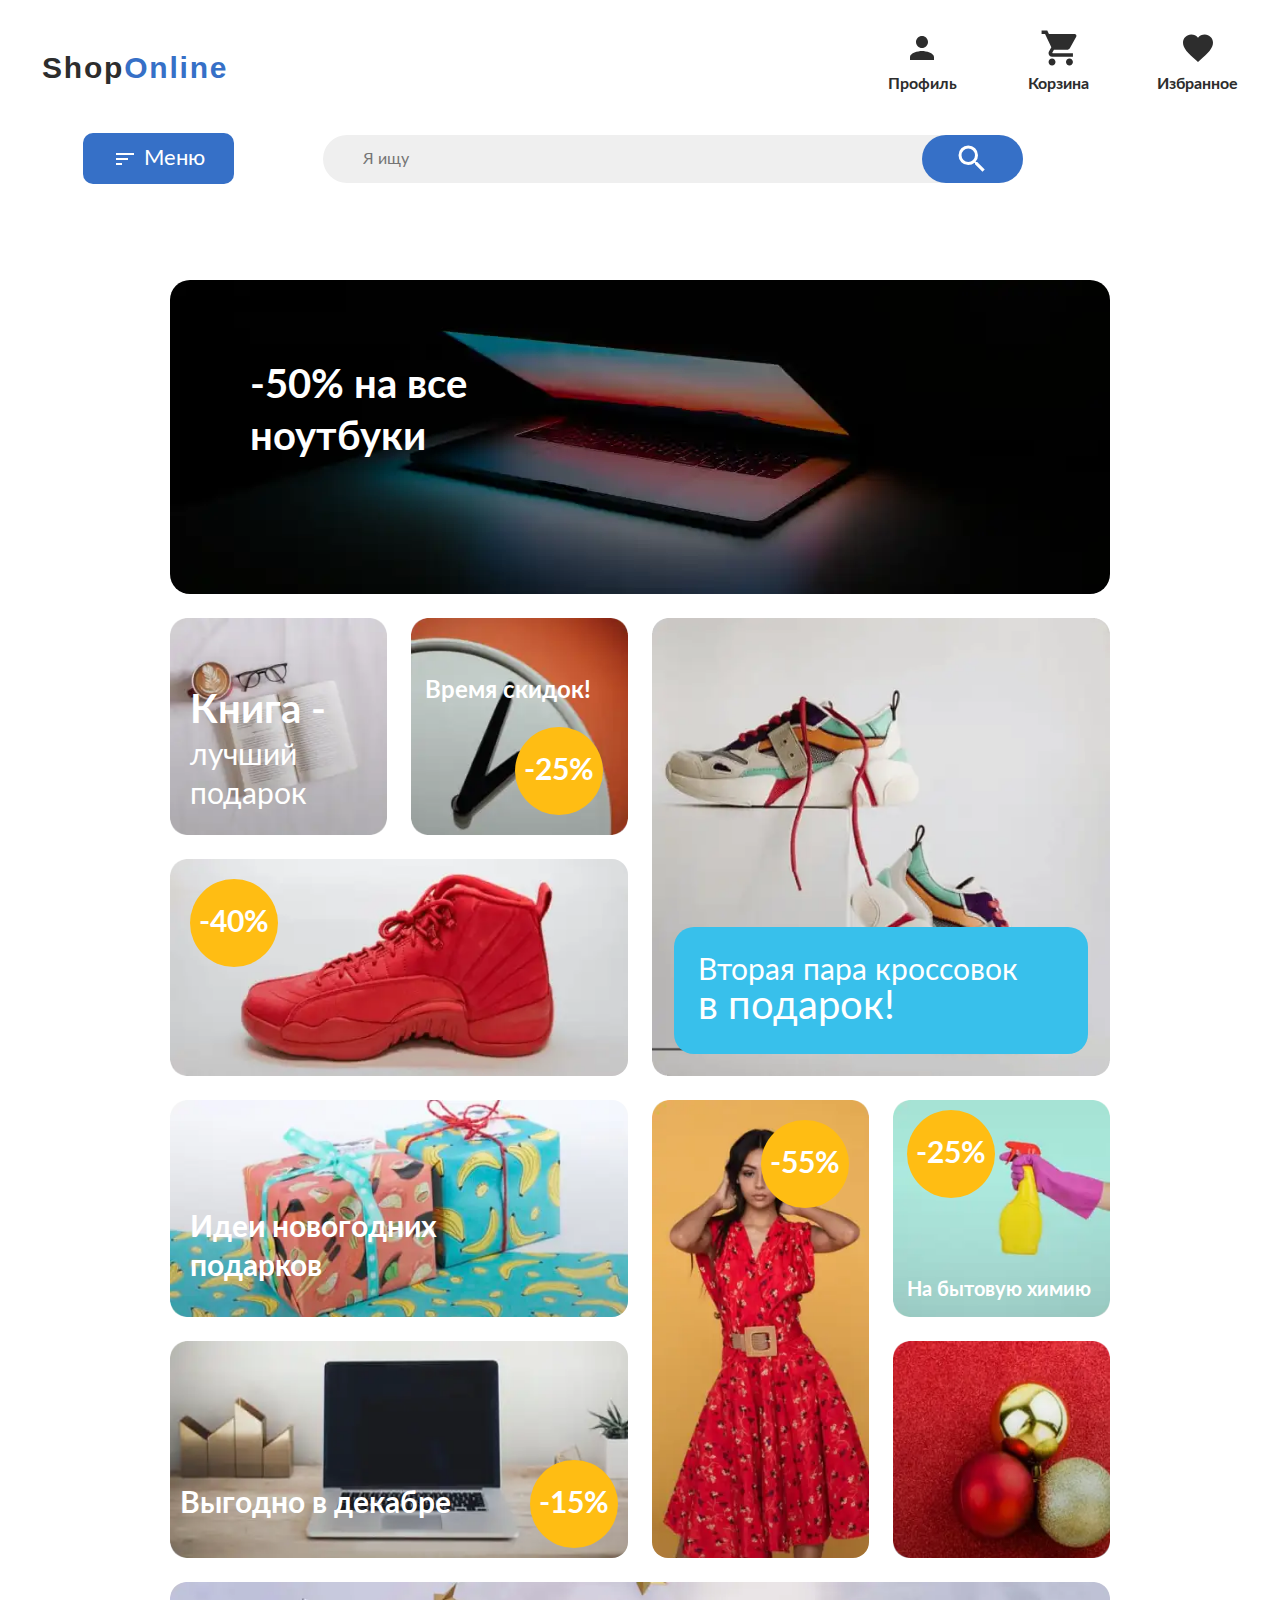
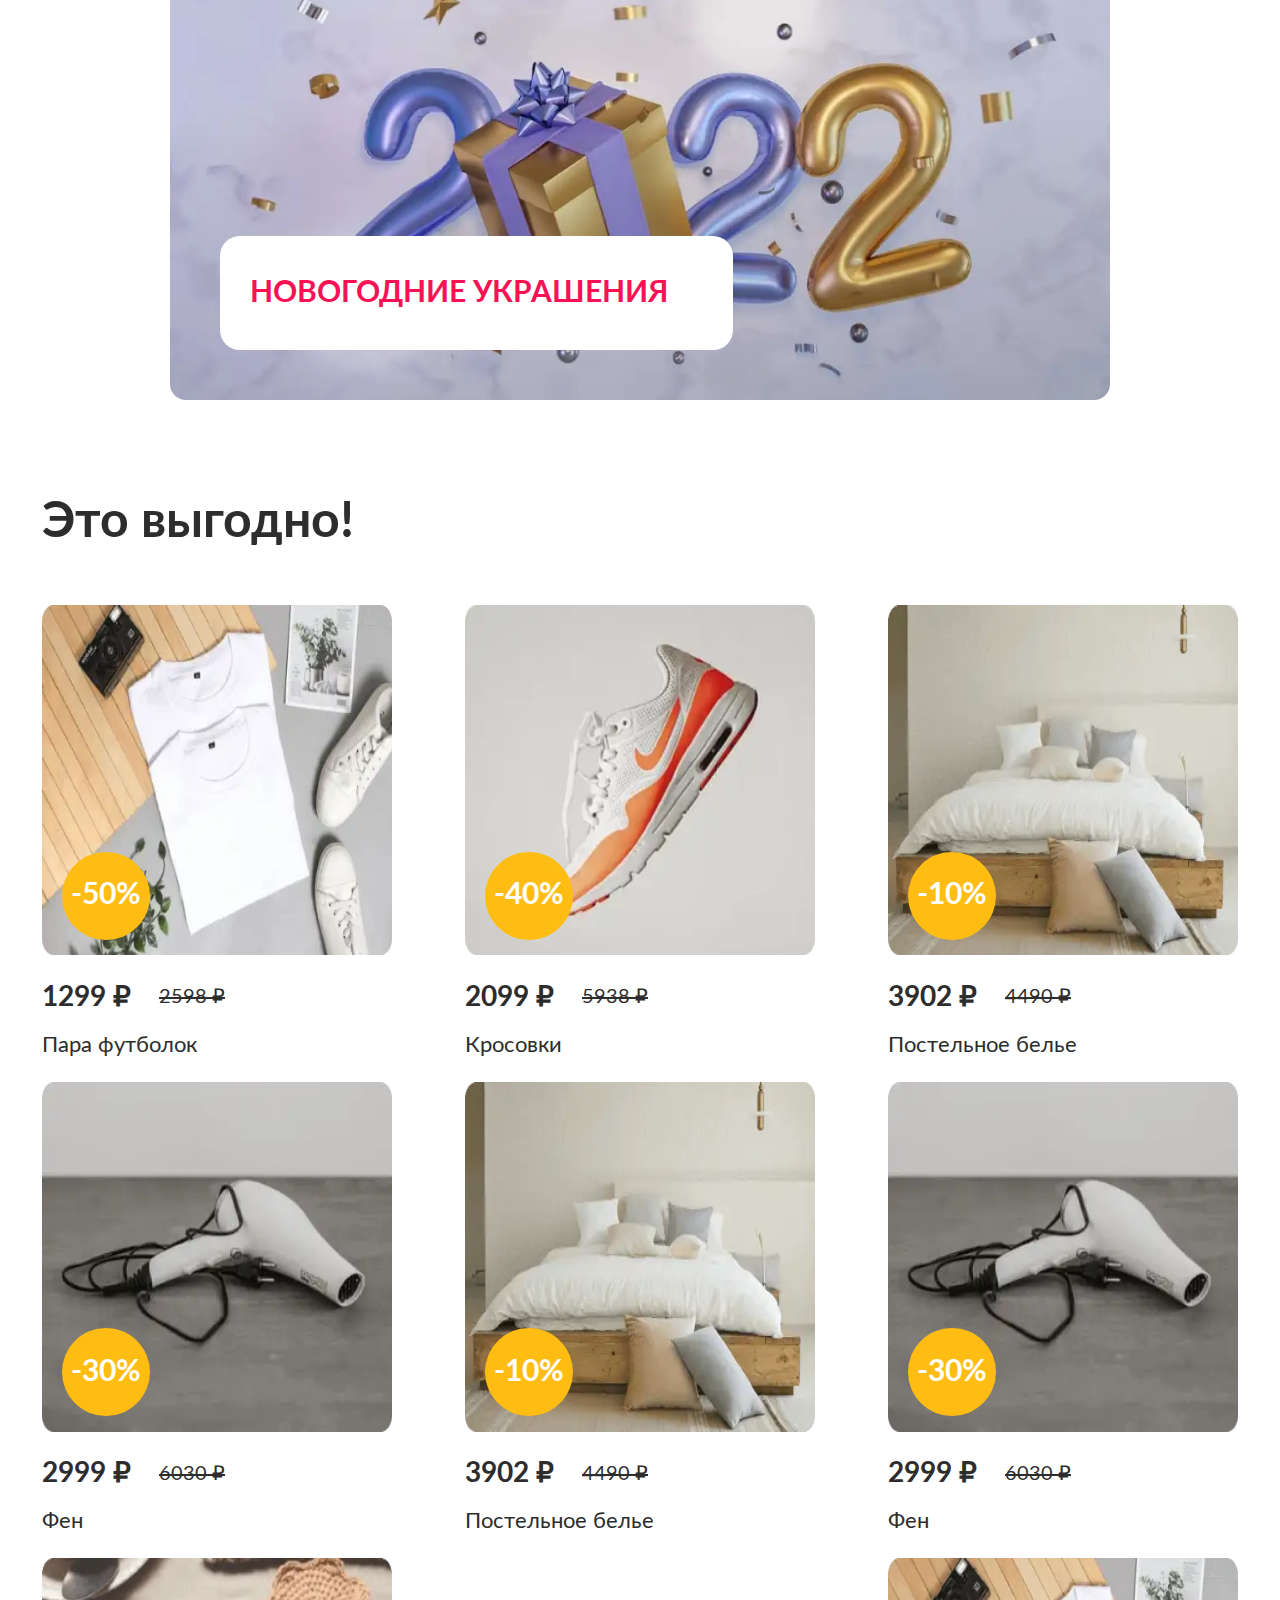
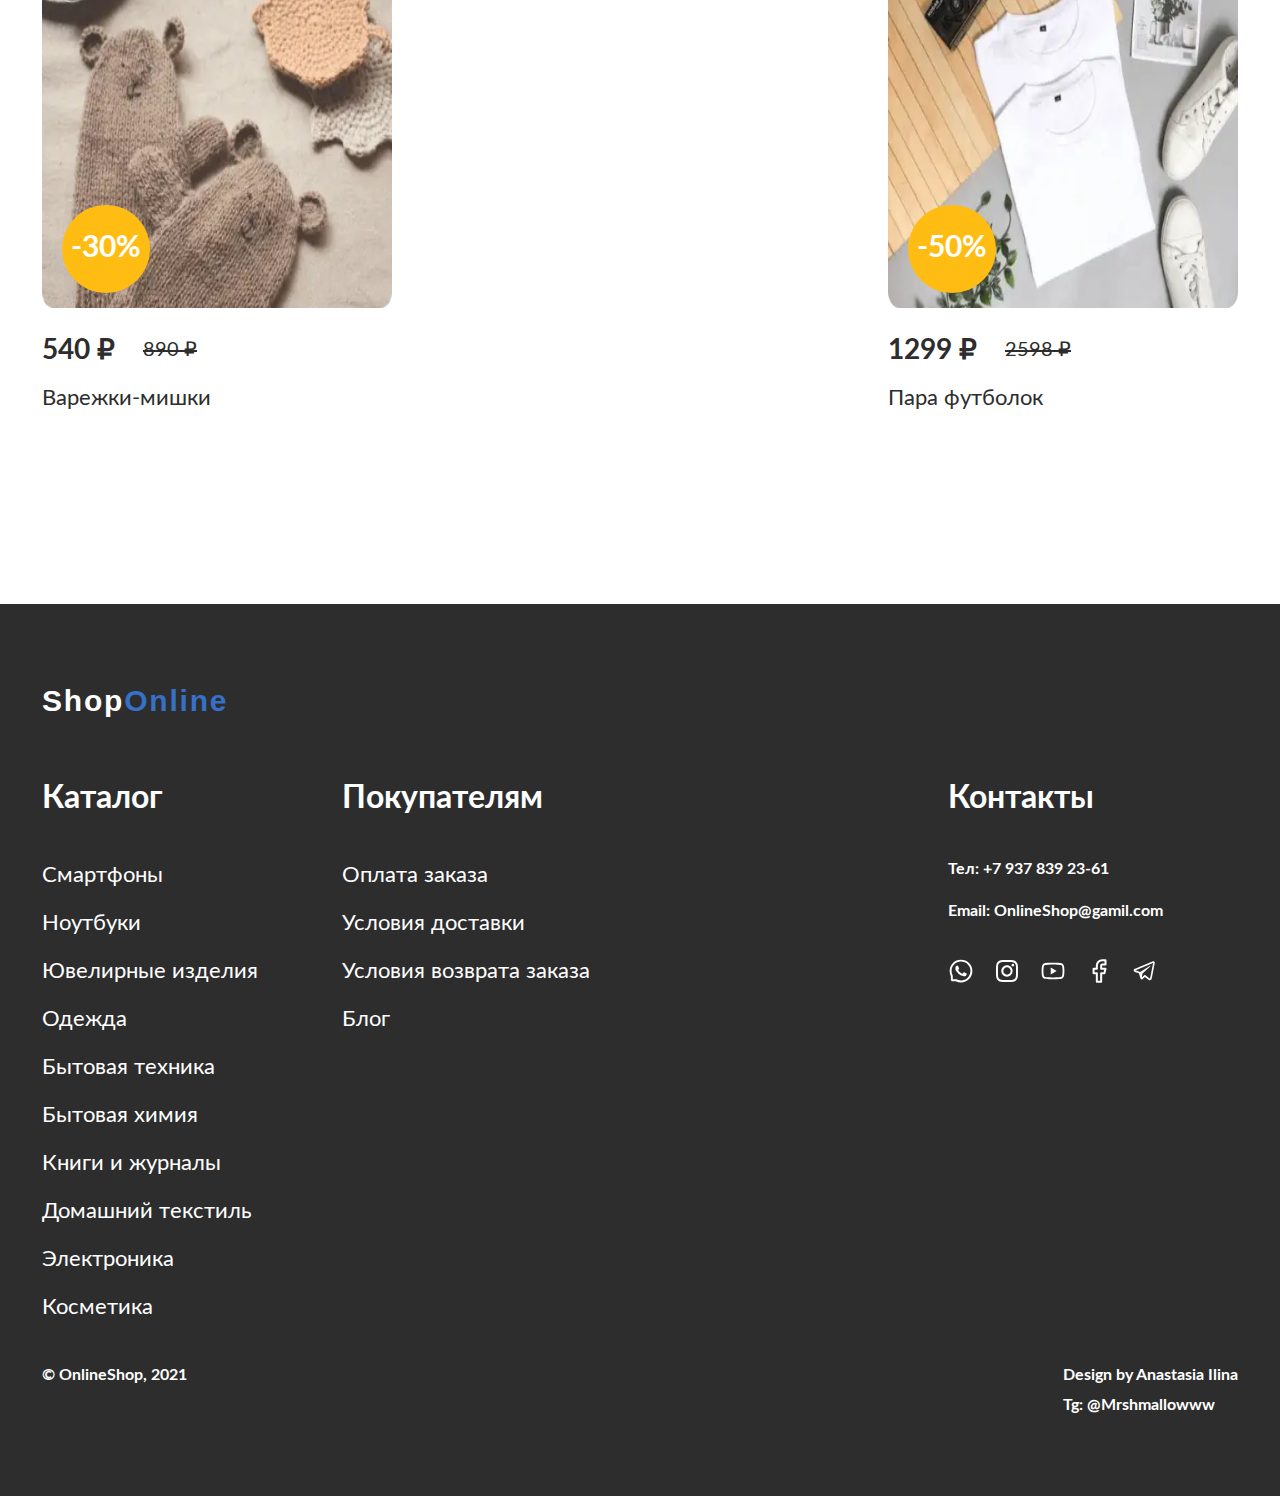
==== index.html @ 6661eb70 "pages" ====
<!DOCTYPE html><html lang="ru"><head><meta charset="UTF-8"><meta name="viewport" content="width=device-width,initial-scale=1"><style>@charset "UTF-8";html{line-height:1.15;-webkit-text-size-adjust:100%}body{margin:0}main{display:block}h1{font-size:2em;margin:.67em 0}a{background-color:transparent}img{border-style:none}button,input{font-family:inherit;font-size:100%;line-height:1.15;margin:0}button,input{overflow:visible}button{text-transform:none}button{-webkit-appearance:button}button::-moz-focus-inner{border-style:none;padding:0}button:-moz-focusring{outline:ButtonText dotted 1px}::-webkit-file-upload-button{-webkit-appearance:button;font:inherit}@font-face{font-family:Lato;font-weight:300;font-display:swap;src:url(fonts/Lato-300.woff2) format("woff2"),url(fonts/Lato-300.woff) format("woff")}@font-face{font-family:Lato;font-weight:400;font-display:swap;src:url(fonts/Lato-400.woff2) format("woff2"),url(fonts/Lato-400.woff) format("woff")}@font-face{font-family:Lato;font-weight:700;font-display:swap;src:url(fonts/Lato-700.woff2) format("woff2"),url(fonts/Lato-700.woff) format("woff")}html{position:relative;box-sizing:border-box;height:100%}*,::after,::before{box-sizing:inherit}body{min-width:320px;min-height:100%;background-color:#fff;font-family:Lato,sans-serif;font-style:normal;color:#2d2d2d;font-weight:400}.wrapper{display:flex;flex-direction:column;min-height:100%}img,svg{max-width:100%;max-height:100%;height:auto}button{padding:0;border:none;background-color:transparent}a{text-decoration:none;color:inherit}ul{list-style:none;padding:0;margin:0}h1,h2,p{margin:0}.visually-hidden{position:fixed;transform:scale(0)}.container{max-width:1920px;padding:0 75px;margin:0 auto;width:100%}.sale{display:flex;justify-content:center;align-items:center;width:88px;height:88px;border-radius:50%;color:#fff;font-family:Lato,sans-serif;font-size:30px;font-style:normal;font-weight:700;line-height:130%;background-color:#ffbd13}.visually-hidden{position:absolute!important;clip:rect(1px 1px 1px 1px);clip:rect(1px,1px,1px,1px);padding:0!important;border:0!important;height:1px!important;width:1px!important;overflow:hidden}.main{flex:1 1 auto;padding:90px 0 189px}@media (max-width:1919px) and (min-width:1024px){.container{max-width:100%;padding:0 42px}}@media (max-width:1024px){.container{max-width:1024px;padding:0 42px}.main{padding:30px 0 106px}}@media (max-width:768px){.container{max-width:768px;padding:0 34px}.main{padding:25px 0 80px}.sale{width:50px;height:50px;font-size:16px}}@media (max-width:320px){.container{max-width:320px;padding:0 20px}.main{padding:21px 0 70px}}.header-container{padding:27px 0 0}.header__wrapper{display:grid;grid-template-columns:1fr 1fr 4fr 1fr;align-items:center;gap:99px;padding-top:3px}.header__logo{padding-top:13px;grid-column:1/2;color:#2d2d2d;font-family:Open,sans-serif;font-size:30px;font-style:normal;font-weight:700;line-height:normal;letter-spacing:1.8px}.header__logo-span{color:#3670c7}.header__btn{max-height:61px;justify-self:end;align-items:center;width:151px;display:grid;grid-column:2/3;border-radius:10px;background:#3670c7;padding:9px 28px 9px 30px;gap:7px;color:#fff;font-family:Lato;font-size:22px;font-style:normal;font-weight:400;line-height:150%}.header__btn-icon{grid-column:1/2;background-image:url(img/menu.svg);background-position:center;background-repeat:no-repeat;width:24px;height:24px}.header__btn-text{grid-column:2/3}.header__form{grid-column:3/4}.header__label{display:block;position:relative;max-height:54px;width:757px}.header__input{appearance:none;border-radius:30px;background:#efefef;padding:15px 40px;max-height:54px;min-width:100%;border:none}.header__input-btn{background-image:url(img/search.svg);background-color:#3670c7;background-position:center;max-width:101px;width:100%;height:100%;background-repeat:no-repeat;border-radius:30px;position:absolute;top:0;right:0}.header-panel{grid-column:4/5;display:grid;grid-template-columns:repeat(3,1fr);gap:70px;align-items:center}.header-panel__item{justify-items:center;display:grid;grid-template-rows:repeat(3,1fr);gap:4px}.header-panel__icon{grid-row:1/3;width:36px;height:36px}.header-panel__text{grid-row:3/4;color:#2d2d2d;font-family:Lato;font-size:16px;font-style:normal;font-weight:700}@media (max-width:1919px) and (min-width:1024px){.header__wrapper{grid-template-columns:1fr 1fr 1fr;grid-template-rows:1fr 1fr;gap:34px 89px}.header__logo{grid-column:1/3;grid-row:1/2}.header__btn{grid-column:1/2;grid-row:2/3;width:151px;max-height:54px}.header__form{grid-column:2/5;grid-row:2/3}.header__label{max-width:700px}.header-panel{grid-column:4/5;grid-row:1/2;max-width:354px;gap:60px}}@media (max-width:1024px){.header-container{padding:34px 0 0}.header__wrapper{grid-template-columns:1fr 1fr 1fr;grid-template-rows:1fr 1fr;gap:34px 89px}.header__logo{grid-column:1/3;grid-row:1/2}.header__btn{grid-column:1/2;grid-row:2/3;width:151px;max-height:54px}.header__form{grid-column:2/5;grid-row:2/3}.header__label{max-width:700px}.header-panel{grid-column:4/5;grid-row:1/2;max-width:354px;gap:60px}}@media (max-width:768px){.header-container{padding:27px 0 0}.header__wrapper{grid-template-columns:1fr 1fr 1fr;grid-template-rows:1fr 1fr;gap:29px 45px}.header__btn{font-size:16px;padding:7px 21px 10px;max-height:42px;max-width:115px}.header__label{max-width:540px}.header__input{max-height:54px;max-width:540px}}@media (max-width:320px){.header-container{padding:20px 0}.header__wrapper{grid-template-columns:1fr 1fr;grid-template-rows:1fr 1fr 1fr;gap:20px 71px}.header__logo{font-size:18px;grid-column:1/3;grid-row:1/2}.header__btn-icon{width:14px;height:14px}.header__btn{grid-column:1/2;grid-row:2/3;max-width:79px;max-height:30px;font-size:12px;padding:5px 14px}.header__form{grid-column:1/3;grid-row:3/4}.header__label{max-width:280px}.header__input{padding:9px 16px 11px;max-height:30px;max-width:280px;font-size:8px}.header__input-btn{max-height:30px;max-width:50px;background-size:20px}.header-panel__item{gap:0;grid-template-rows:1fr}.header-panel{grid-column:2/3;grid-row:2/3;max-width:130px;gap:20px}.header-panel__text{display:none}.header-panel__icon{min-width:30px;min-height:30px}.header__btn-icon{background-image:url(img/menu320.svg);width:14px;height:14px}}.menu{background-color:#fff;position:absolute;padding:52px 0 92px;max-width:1800px;width:100%;transform:translateY(-700px);z-index:10}.menu-wrapper{display:flex;gap:225px}.menu-title{font-size:38px;font-weight:700;font-style:normal;line-height:130%;margin-bottom:33px}.menu-list{display:flex;flex-direction:column;align-content:space-between;flex-wrap:wrap;gap:20px;max-height:245px}.menu-catalog{min-width:533px}.menu-item,.menu-link{width:225px}.menu-link{font-size:22px;line-height:150%;font-style:normal;font-weight:400}@media (max-width:1919px) and (min-width:1024px){.menu-wrapper{flex-wrap:wrap}.menu{transform:translateY(-1400px)}}@media (max-width:1024px){.menu{transform:translateY(-1600px)}.menu-wrapper{flex-wrap:wrap}}.section-goods{min-height:100%;margin-bottom:100px}.section-container{display:grid;grid-template-columns:245px 245px 550px 245px 245px;grid-template-rows:480px 245px 245px 245px 245px;gap:60px}@media (max-width:1919px) and (min-width:1024px){.section-goods{margin-bottom:90px}.section-container{display:grid;justify-content:center;grid-template-columns:217px 217px 217px 217px;grid-template-rows:314px 217px 217px 217px 217px 418px;gap:24px}}@media (max-width:1024px){.section-goods{margin-bottom:90px}.section-container{display:grid;grid-template-columns:217px 217px 217px 217px;grid-template-rows:314px 217px 217px 217px 217px 418px;gap:24px}}@media (max-width:768px){.section-goods{margin-bottom:60px}.section-container{display:grid;grid-template-columns:140px 140px 220px 140px;grid-template-rows:280px 140px 140px 60px 60px 60px 60px 337px;gap:20px}}@media (max-width:320px){.section-goods{margin-bottom:70px}.section-container{display:grid;grid-template-columns:130px 130px;grid-template-rows:340px 130px 118px 280px 118px 118px 130px 130px 123px;gap:20px}}.laptop-disconts{grid-column:1/6;grid-row:1/2;grid-template-columns:repeat(3,1fr);color:#fff;padding:40px 112px;display:grid;grid-template-rows:repeat(4,auto);align-items:end;border-radius:16px;position:relative}.laptop-disconts-image-wrapper{position:absolute;z-index:1;top:0;left:0;min-height:auto;height:100%}.laptop-disconts-image{object-fit:cover;border-radius:20px;min-width:100%;min-height:auto;height:100%}.laptop-disconts__title{grid-column:1/6;grid-row:2/3;font-family:Lato;font-size:70px;font-style:normal;font-weight:700;line-height:130%;align-self:end;z-index:2}.disconts-timer{grid-row:4/5;grid-column:2/3;display:grid;grid-template-rows:21px 78px;justify-items:center;z-index:2}@media (max-width:1919px) and (min-width:1024px){.laptop-disconts{grid-column:1/5;grid-row:1/2;display:grid;grid-template-rows:104px 83px;padding:80px 80px 40px}.laptop-disconts__title{font-size:40px;grid-row:1/2;max-width:400px}.disconts-timer{grid-row:2/3;max-height:83px}}@media (max-width:1024px){.laptop-disconts{grid-column:1/5;grid-row:1/2;display:grid;grid-template-rows:104px 83px;padding:80px 80px 40px}.laptop-disconts__title{font-size:40px;grid-row:1/2;max-width:400px}.disconts-timer{grid-row:2/3;max-height:83px}}@media (max-width:768px){.laptop-disconts{padding:64px 80px 33px;grid-template-rows:repeat(2,auto)}.laptop-disconts__title{font-size:30px;grid-row:1/2;max-width:302px}.disconts-timer{grid-template-rows:16px 39px;gap:10px}}@media (max-width:320px){.laptop-disconts{grid-column:1/3;padding:50px 29px 30px;grid-template-rows:repeat(2,auto);border-radius:8px}.laptop-disconts__title{font-size:22px;grid-row:1/2;max-width:222px;align-self:start}}.book{grid-column:1/2;grid-row:2/3;background-image:url(img/book.webp);background-repeat:no-repeat;padding:20px;display:grid;align-items:end;background-size:cover;border-radius:16px}.book__text{color:#fff;font-family:Lato;font-size:30px;font-style:normal;font-weight:400;line-height:130%}.book__span{color:#fff;font-family:Lato;font-size:40px;font-style:normal;font-weight:700;line-height:130%}@media (max-width:1024px){.book{padding:20px 18px 20px 9px}.book__text{font-size:24px}.book__span{font-size:30px}}@media (max-width:768px){.book{padding:48px 4px 15px 10px}.book__text{font-size:20px}.book__span{font-size:26px}}@media (max-width:320px){.book{padding:76px 55px 10px 10px;border-radius:8px}.book__text{font-size:12px;line-height:110%}.book__span{line-height:110%;font-size:16px}}.watch{grid-column:2/3;grid-row:2/3;background-image:url(img/time.webp);background-repeat:no-repeat;padding:78px 25px 20px 14px;display:grid;grid-template-rows:auto 1fr;border-radius:16px;background-size:cover}.watch__text{color:#fff;font-family:Lato;font-size:30px;font-style:normal;font-weight:700;line-height:130%;grid-row:1/2}.watch__sale{grid-row:2/3;justify-self:end;align-self:end}@media (max-width:1919px) and (min-width:1024px){.watch{padding:58px 25px 20px 14px}.watch__text{font-size:24px}}@media (max-width:1024px){.watch{padding:58px 25px 20px 14px}.watch__text{font-size:24px}}@media (max-width:768px){.watch{padding:15px 10px 10px 5px}.watch__text{font-size:16px}}@media (max-width:320px){.watch{padding:28px 5px 5px 10px;border-radius:8px}.watch__text{font-size:12px}}.sneakers{grid-column:1/3;grid-row:3/4;background-image:url(img/sneakers.webp);background-repeat:no-repeat;padding:20px;background-size:cover;border-radius:16px}@media (max-width:1024px){.sneakers{padding:10px}}@media (max-width:320px){.sneakers{padding:5px;border-radius:8px}}.sneakers-green{grid-row:2/4;grid-column:3/4;background-image:url(img/skeakers-green.webp);background-repeat:no-repeat;padding:22px 20px;display:grid;align-items:end;border-radius:16px;background-size:cover;background-position:top}@media (max-width:1919px) and (min-width:1024px){.sneakers-green{grid-row:2/4;grid-column:3/5;padding:22px}}@media (max-width:1024px){.sneakers-green{grid-row:2/4;grid-column:3/5;padding:22px}}@media (max-width:768px){.sneakers-green{grid-row:2/5;grid-column:3/5;padding:10px}}@media (max-width:320px){.sneakers-green{grid-row:4/5;grid-column:1/3;padding:10px;border-radius:8px}}</style><script>document.addEventListener('DOMContentLoaded', () => {
			const createLink = url => {
				const link = document.createElement('link');
				link.rel = 'stylesheet';
				link.href = url;
				document.head.append(link);
			}
			const createScript = url => {
				const script = document.createElement('script');
				script.type = 'module';
				script.src = url;
				document.head.append(script)
			}
			createLink('css/index.css');
			createScript('js/index.js')
		})</script><title>Shop-Online</title></head><body><div class="wrapper"><header class="header"><div class="container"><div class="header-container"><div class="header__wrapper"><p class="header__logo">Shop<span class="header__logo-span">Online</span></p><button class="header__btn" aria-label="Кнопка меню"><div class="header__btn-icon"></div><p class="header__btn-text">Меню</p></button><form class="header__form"><label class="header__label" for="header__input"><input class="header__input" id="header__input" type="text" placeholder="Я ищу"> <button class="header__input-btn" aria-label="Кнопка поиска"></button></label></form><ul class="header-panel"><li class="header-panel__item" tabindex="0"><svg class="header-panel__icon" width="36" height="36" viewBox="0 0 36 36" fill="none" xmlns="http://www.w3.org/2000/svg"><g id="person" clip-path="url(#clip0_4601_20)"><path id="Vector" d="M18 18C21.315 18 24 15.315 24 12C24 8.685 21.315 6 18 6C14.685 6 12 8.685 12 12C12 15.315 14.685 18 18 18ZM18 21C13.995 21 6 23.01 6 27V30H30V27C30 23.01 22.005 21 18 21Z" fill="#2D2D2D"/></g><defs><clip-path id="clip0_4601_20"><rect width="36" height="36" fill="white"/></clip-path></defs></svg><p class="header-panel__text">Профиль</p></li><li class="header-panel__item" tabindex="0"><svg class="header-panel__icon" width="31" height="30" viewBox="0 0 31 30" fill="none" xmlns="http://www.w3.org/2000/svg"><path d="M9.5 24C7.85 24 6.515 25.35 6.515 27C6.515 28.65 7.85 30 9.5 30C11.15 30 12.5 28.65 12.5 27C12.5 25.35 11.15 24 9.5 24ZM0.5 0V3H3.5L8.9 14.385L6.875 18.06C6.635 18.48 6.5 18.975 6.5 19.5C6.5 21.15 7.85 22.5 9.5 22.5H27.5V19.5H10.13C9.92 19.5 9.755 19.335 9.755 19.125L9.8 18.945L11.15 16.5H22.325C23.45 16.5 24.44 15.885 24.95 14.955L30.32 5.22C30.44 5.01 30.5 4.755 30.5 4.5C30.5 3.675 29.825 3 29 3H6.815L5.405 0H0.5ZM24.5 24C22.85 24 21.515 25.35 21.515 27C21.515 28.65 22.85 30 24.5 30C26.15 30 27.5 28.65 27.5 27C27.5 25.35 26.15 24 24.5 24Z" fill="#2D2D2D"/></svg><p class="header-panel__text">Корзина</p></li><li class="header-panel__item" tabindex="0"><svg class="header-panel__icon" width="36" height="36" viewBox="0 0 36 36" fill="none" xmlns="http://www.w3.org/2000/svg"><g clip-path="url(#clip0_4601_33)"><path d="M18 32.025L15.825 30.045C8.1 23.04 3 18.42 3 12.75C3 8.13 6.63 4.5 11.25 4.5C13.86 4.5 16.365 5.715 18 7.635C19.635 5.715 22.14 4.5 24.75 4.5C29.37 4.5 33 8.13 33 12.75C33 18.42 27.9 23.04 20.175 30.06L18 32.025Z" fill="#2D2D2D"/></g><defs><clip-path id="clip0_4601_33"><rect width="36" height="36" fill="white"/></clip-path></defs></svg><p class="header-panel__text">Избранное</p></li></ul></div></div><div class="menu"><div class="menu-wrapper"><div class="menu-wrapper-content menu-catalog"><h2 class="menu-title">Каталог</h2><ul class="menu-list"><li class="menu-item"><a href="#" class="menu-link">Смартфоны</a></li><li class="menu-item"><a href="#" class="menu-link">Ноутбуки</a></li><li class="menu-item"><a href="#" class="menu-link">Ювелирные изделия</a></li><li class="menu-item"><a href="#" class="menu-link">Одежда</a></li><li class="menu-item"><a href="#" class="menu-link">Бытовая техника</a></li><li class="menu-item"><a href="#" class="menu-link">Бытовая химия</a></li><li class="menu-item"><a href="#" class="menu-link">Книги и журналы</a></li><li class="menu-item"><a href="#" class="menu-link">Домашний текстиль</a></li><li class="menu-item"><a href="#" class="menu-link">Электроника</a></li><li class="menu-item"><a href="#" class="menu-link">Косметика</a></li></ul></div><div class="menu-wrapper-content"><h2 class="menu-title">Покупателям</h2><ul class="menu-list menu-list-buyers"><li class="menu-item menu-item-buyers"><a href="#" class="menu-link menu-link-buyers">Оплата заказа</a></li><li class="menu-item menu-item-buyers"><a href="#" class="menu-link menu-link-buyers">Условия доставки</a></li><li class="menu-item menu-item-buyers"><a href="#" class="menu-link menu-link-buyers">Условия возврата заказа</a></li><li class="menu-item menu-item-buyers"><a href="#" class="menu-link menu-link-buyers">Блог</a></li></ul></div><div class="menu-wrapper-content"><h2 class="menu-title">Связаться с нами</h2><ul class="menu-list menu-list-connection"><li class="menu-item menu-item-connection"><a href="#" class="menu-link menu-link-connection">Контакты</a></li></ul></div></div></div></div></header><main class="main"><div class="container"><div class="section-goods"><ul class="section-container section-products"><li class="laptop-disconts" tabindex="0"><picture class="laptop-disconts-image-wrapper"><source media="(max-width: 1920px)" srcset="img/laptop1024.webp" type="image/webp"><source media="(max-width: 768px)" srcset="img/laptop768.webp" type="image/webp"><source media="(max-width: 320px)" srcset="img/laptop320.webp" type="image/webp"><source srcset="img/laptop.avif" type="image/avif"><img class="laptop-disconts-image" src="img/laptop.webp" alt="макбук" width="1770" height="480"></picture><h1 class="laptop-disconts__title">-50% на все ноутбуки</h1><div class="disconts-timer timer" data-timer-deadline="2023/11/23 22:32"></div></li><li class="book" tabindex="0"><h1 class="visually-hidden">Книга - лучший подарок</h1><p class="book__text"><span class="book__span">Книга -</span> лучший подарок</p></li><li class="watch" tabindex="0"><h1 class="visually-hidden">Время скидок!</h1><p class="watch__text">Время скидок!</p><p class="sale watch__sale">-25%</p></li><li class="sneakers" tabindex="0"><h1 class="visually-hidden">Скидка на кросовки</h1><p class="sale sneakers__text">-40%</p></li><li class="sneakers-green" tabindex="0"><p class="sneakers-green__text">Вторая пара кроссовок<br><span class="sneakers-green__span">в подарок!</span></p></li><li class="present" tabindex="0"><p class="present__text">Идеи новогодних подарков</p></li><li class="macbook" tabindex="0"><p class="macbook__text">Выгодно в декабре</p><p class="sale macbook__sale">-15%</p></li><li class="newyears-decor" tabindex="0"><p class="newyears-decor__text">Новогодние украшения</p></li><li class="dresses" tabindex="0"><h1 class="visually-hidden">Скидка на платья</h1><p class="sale dresses__sale">-55%</p></li><li class="him" tabindex="0"><p class="sale him__sale">-25%</p><p class="him__text">На бытовую химию</p></li><li class="balloons" tabindex="0"><h1 class="visually-hidden">Новогодние игрушки</h1></li></ul></div><div class="section-sale"><h2 class="section-sale-title">Это выгодно!</h2><ul class="section-sale-list"><li class="section-sale-item"><a href="./" class="section-sale-link"><div class="sale-link-top"><img class="sale-link-img" src="img/singlet.webp" alt="футболки"><p class="sale sale-link-sale">-50%</p></div><div class="sale-link-content"><div class="sale-price-wrapper"><p class="sale-price sale-new-price">1299 ₽</p><p class="sale-price sale-old-price">2598 ₽</p></div><p class="sale-link-description">Пара футболок</p></div></a></li><li class="section-sale-item"><a href="./" class="section-sale-link"><div class="sale-link-top"><img class="sale-link-img" src="img/sneakers-sale.webp" alt="кросовки"><p class="sale sale-link-sale">-40%</p></div><div class="sale-link-content"><div class="sale-price-wrapper"><p class="sale-price sale-new-price">2099 ₽</p><p class="sale-price sale-old-price">5938 ₽</p></div><p class="sale-link-description">Кросовки</p></div></a></li><li class="section-sale-item"><a href="./" class="section-sale-link"><div class="sale-link-top"><img class="sale-link-img" src="img/bed-sheets.webp" alt="постельное белье"><p class="sale sale-link-sale">-10%</p></div><div class="sale-link-content"><div class="sale-price-wrapper"><p class="sale-price sale-new-price">3902 ₽</p><p class="sale-price sale-old-price">4490 ₽</p></div><p class="sale-link-description">Постельное белье</p></div></a></li><li class="section-sale-item"><a href="./" class="section-sale-link"><div class="sale-link-top"><img class="sale-link-img" src="img/hair-dryer.webp" alt="фен"><p class="sale sale-link-sale">-30%</p></div><div class="sale-link-content"><div class="sale-price-wrapper"><p class="sale-price sale-new-price">2999 ₽</p><p class="sale-price sale-old-price">6030 ₽</p></div><p class="sale-link-description">Фен</p></div></a></li><li class="section-sale-item"><a href="./" class="section-sale-link"><div class="sale-link-top"><img class="sale-link-img" src="img/bed-sheets.webp" alt="постельное белье"><p class="sale sale-link-sale">-10%</p></div><div class="sale-link-content"><div class="sale-price-wrapper"><p class="sale-price sale-new-price">3902 ₽</p><p class="sale-price sale-old-price">4490 ₽</p></div><p class="sale-link-description">Постельное белье</p></div></a></li><li class="section-sale-item"><a href="./" class="section-sale-link"><div class="sale-link-top"><img class="sale-link-img" src="img/hair-dryer.webp" alt="фен"><p class="sale sale-link-sale">-30%</p></div><div class="sale-link-content"><div class="sale-price-wrapper"><p class="sale-price sale-new-price">2999 ₽</p><p class="sale-price sale-old-price">6030 ₽</p></div><p class="sale-link-description">Фен</p></div></a></li><li class="section-sale-item"><a href="./" class="section-sale-link"><div class="sale-link-top"><img class="sale-link-img" src="img/mittens.webp" alt="варежки"><p class="sale sale-link-sale">-30%</p></div><div class="sale-link-content"><div class="sale-price-wrapper"><p class="sale-price sale-new-price">540 ₽</p><p class="sale-price sale-old-price">890 ₽</p></div><p class="sale-link-description">Варежки-мишки</p></div></a></li><li class="section-sale-item"><a href="./" class="section-sale-link"><div class="sale-link-top"><img class="sale-link-img" src="img/singlet.webp" alt="футболки"><p class="sale sale-link-sale">-50%</p></div><div class="sale-link-content"><div class="sale-price-wrapper"><p class="sale-price sale-new-price">1299 ₽</p><p class="sale-price sale-old-price">2598 ₽</p></div><p class="sale-link-description">Пара футболок</p></div></a></li></ul></div></div></main><footer class="footer"><div class="container"><div class="footer-wrapper"><div class="footer-wrapper-top"><div class="footer-content-left"><p class="footer__logo">Shop<span class="footer__logo-span">Online</span></p></div><div class="footer-content-wrapper"><div class="footer-content-center"><div class="footer-content-center__wrapper footer-content-center__catalog"><h2 class="footer-title">Каталог</h2><ul class="footer-content-list"><li class="footer-content-item"><a href="#" class="footer-content-link">Смартфоны</a></li><li class="footer-content-item"><a href="#" class="footer-content-link">Ноутбуки</a></li><li class="footer-content-item"><a href="#" class="footer-content-link">Ювелирные изделия</a></li><li class="footer-content-item"><a href="#" class="footer-content-link">Одежда</a></li><li class="footer-content-item"><a href="#" class="footer-content-link">Бытовая техника</a></li><li class="footer-content-item"><a href="#" class="footer-content-link">Бытовая химия</a></li><li class="footer-content-item"><a href="#" class="footer-content-link">Книги и журналы</a></li><li class="footer-content-item"><a href="#" class="footer-content-link">Домашний текстиль</a></li><li class="footer-content-item"><a href="#" class="footer-content-link">Электроника</a></li><li class="footer-content-item"><a href="#" class="footer-content-link">Косметика</a></li></ul></div><div class="footer-content-center__wrapper"><h2 class="footer-title">Покупателям</h2><ul class="footer-content-list-buyers"><li class="footer-content-item-buyers"><a href="#" class="footer-content-link-buyers">Оплата заказа</a></li><li class="footer-content-item-buyers"><a href="#" class="footer-content-link-buyers">Условия доставки</a></li><li class="footer-content-item-buyers"><a href="#" class="footer-content-link-buyers">Условия возврата заказа</a></li><li class="footer-content-item-buyers"><a href="#" class="footer-content-link-buyers">Блог</a></li></ul></div></div><div class="footer-content-right"><div class="footer-content-contacts"><h2 class="footer-title">Контакты</h2><p class="footer-contact footer-phone">Тел: <a href="tel:+79378392361" class="footer-phone">+7 937 839 23-61</a></p><p class="footer-contact footer-email">Email: <a href="email:OnlineShop@gamil.com" class="footer-phone">OnlineShop@gamil.com</a></p><ul class="footer-social"><li class="footer-social-item"><a href="#" class="footer-social-link"><svg width="26" height="26" viewBox="0 0 26 26" fill="none" xmlns="http://www.w3.org/2000/svg"><path d="M18.1162 15.2318C17.8395 15.0896 16.4608 14.4143 16.2043 14.3229C15.9479 14.2264 15.76 14.1807 15.5746 14.465C15.3867 14.7469 14.8535 15.374 14.686 15.5645C14.5235 15.7523 14.3584 15.7752 14.0817 15.6355C12.4363 14.8129 11.3572 14.168 10.2731 12.3068C9.98616 11.8117 10.56 11.8473 11.0957 10.7783C11.1871 10.5904 11.1414 10.4305 11.0703 10.2883C10.9992 10.1461 10.4406 8.76992 10.2071 8.20879C9.98108 7.66289 9.74748 7.73906 9.57737 7.72891C9.41487 7.71875 9.22952 7.71875 9.04163 7.71875C8.85373 7.71875 8.55159 7.78984 8.29514 8.0666C8.0387 8.34844 7.31506 9.02637 7.31506 10.4025C7.31506 11.7787 8.31799 13.1117 8.4551 13.2996C8.59729 13.4875 10.428 16.3109 13.2387 17.5271C15.016 18.2939 15.7117 18.36 16.6004 18.2279C17.1412 18.1467 18.2559 17.5525 18.4869 16.8949C18.718 16.2398 18.718 15.6787 18.6494 15.5619C18.5809 15.4375 18.393 15.3664 18.1162 15.2318Z" fill="white"/><path d="M23.4914 8.59219C22.9176 7.22871 22.0949 6.00488 21.0463 4.95371C19.9977 3.90508 18.7738 3.07988 17.4078 2.50859C16.0113 1.92207 14.5285 1.625 13 1.625H12.9492C11.4106 1.63262 9.92014 1.9373 8.51858 2.53652C7.16526 3.11543 5.95158 3.93809 4.91311 4.98672C3.87463 6.03535 3.05959 7.2541 2.49592 8.6125C1.91194 10.0191 1.6174 11.5146 1.62502 13.0533C1.63264 14.8154 2.05412 16.5648 2.84377 18.1289V21.9883C2.84377 22.6332 3.36682 23.1562 4.01174 23.1562H7.87365C9.43772 23.9459 11.1871 24.3674 12.9492 24.375H13.0026C14.5235 24.375 15.9987 24.0805 17.3875 23.5041C18.7459 22.9379 19.9672 22.1254 21.0133 21.0869C22.0619 20.0484 22.8871 18.8348 23.4635 17.4814C24.0627 16.0799 24.3674 14.5895 24.375 13.0508C24.3826 11.5045 24.083 10.0039 23.4914 8.59219ZM19.6549 19.7133C17.875 21.4754 15.5137 22.4453 13 22.4453H12.9569C11.4258 22.4377 9.9049 22.0568 8.56174 21.3408L8.34846 21.2266H4.77346V17.6516L4.6592 17.4383C3.94319 16.0951 3.56233 14.5742 3.55471 13.0432C3.54455 10.5117 4.51194 8.13516 6.28674 6.34512C8.05901 4.55508 10.428 3.56484 12.9594 3.55469H13.0026C14.2721 3.55469 15.5035 3.80098 16.6639 4.28848C17.7963 4.76328 18.8119 5.44629 19.6854 6.31973C20.5563 7.19062 21.2418 8.20879 21.7166 9.34121C22.2092 10.5143 22.4555 11.7584 22.4504 13.0432C22.4352 15.5721 21.4424 17.941 19.6549 19.7133Z" fill="white"/></svg></a></li><li class="footer-social-item"><a href="#" class="footer-social-link"><svg width="26" height="26" viewBox="0 0 26 26" fill="none" xmlns="http://www.w3.org/2000/svg"><path d="M13 2C10.0149 2 9.6395 2.01375 8.46663 2.066C7.29375 2.121 6.49487 2.30525 5.795 2.5775C5.06088 2.85363 4.39593 3.28676 3.84663 3.84663C3.2871 4.39621 2.85402 5.06108 2.5775 5.795C2.30525 6.4935 2.11963 7.29375 2.066 8.4625C2.01375 9.63812 2 10.0121 2 13.0014C2 15.9879 2.01375 16.3619 2.066 17.5347C2.121 18.7063 2.30525 19.5051 2.5775 20.205C2.85938 20.9282 3.23475 21.5415 3.84663 22.1534C4.45713 22.7652 5.07037 23.142 5.79363 23.4225C6.49487 23.6947 7.29238 23.8804 8.46388 23.934C9.63813 23.9862 10.0121 24 13 24C15.9879 24 16.3605 23.9862 17.5347 23.934C18.7049 23.879 19.5065 23.6947 20.2064 23.4225C20.94 23.1462 21.6045 22.7131 22.1534 22.1534C22.7652 21.5415 23.1406 20.9282 23.4225 20.205C23.6934 19.5051 23.879 18.7063 23.934 17.5347C23.9862 16.3619 24 15.9879 24 13C24 10.0121 23.9862 9.63813 23.934 8.46388C23.879 7.29375 23.6934 6.4935 23.4225 5.795C23.146 5.06106 22.7129 4.39618 22.1534 3.84663C21.6042 3.28655 20.9392 2.85339 20.205 2.5775C19.5037 2.30525 18.7035 2.11963 17.5334 2.066C16.3591 2.01375 15.9865 2 12.9973 2H13.0014H13ZM12.0141 3.98275H13.0014C15.9384 3.98275 16.2863 3.99238 17.4454 4.046C18.5179 4.09413 19.1009 4.27425 19.4886 4.42412C20.0015 4.6235 20.3686 4.86275 20.7536 5.24775C21.1386 5.63275 21.3765 5.9985 21.5759 6.51275C21.7271 6.89913 21.9059 7.48213 21.954 8.55463C22.0076 9.71375 22.0186 10.0616 22.0186 12.9973C22.0186 15.9329 22.0076 16.2821 21.954 17.4412C21.9059 18.5138 21.7257 19.0954 21.5759 19.4831C21.3995 19.9607 21.118 20.3926 20.7522 20.7467C20.3672 21.1318 20.0015 21.3696 19.4873 21.569C19.1023 21.7203 18.5192 21.899 17.4454 21.9485C16.2863 22.0007 15.9384 22.0131 13.0014 22.0131C10.0644 22.0131 9.71513 22.0007 8.556 21.9485C7.4835 21.899 6.90188 21.7203 6.51412 21.569C6.03631 21.3929 5.60405 21.1119 5.24913 20.7467C4.88303 20.392 4.60112 19.9598 4.42412 19.4818C4.27425 19.0954 4.09413 18.5124 4.046 17.4399C3.99375 16.2808 3.98275 15.9329 3.98275 12.9945C3.98275 10.0575 3.99375 9.711 4.046 8.55187C4.0955 7.47937 4.27425 6.89638 4.4255 6.50863C4.62488 5.99575 4.86412 5.62862 5.24913 5.24362C5.63412 4.85862 5.99988 4.62075 6.51412 4.42138C6.90188 4.27013 7.4835 4.09138 8.556 4.04188C9.57075 3.99513 9.964 3.98138 12.0141 3.98V3.98275ZM18.8726 5.80875C18.6993 5.80875 18.5276 5.84289 18.3675 5.90923C18.2073 5.97557 18.0618 6.0728 17.9392 6.19537C17.8167 6.31794 17.7194 6.46346 17.6531 6.62361C17.5868 6.78376 17.5526 6.95541 17.5526 7.12875C17.5526 7.30209 17.5868 7.47374 17.6531 7.63389C17.7194 7.79404 17.8167 7.93956 17.9392 8.06213C18.0618 8.1847 18.2073 8.28193 18.3675 8.34827C18.5276 8.41461 18.6993 8.44875 18.8726 8.44875C19.2227 8.44875 19.5585 8.30968 19.806 8.06213C20.0536 7.81458 20.1926 7.47884 20.1926 7.12875C20.1926 6.77866 20.0536 6.44292 19.806 6.19537C19.5585 5.94782 19.2227 5.80875 18.8726 5.80875ZM13.0014 7.3515C12.2521 7.33981 11.508 7.47729 10.8123 7.75594C10.1167 8.0346 9.48346 8.44885 8.94946 8.97458C8.41546 9.50032 7.99138 10.127 7.70191 10.8182C7.41244 11.5094 7.26336 12.2513 7.26336 13.0007C7.26336 13.7501 7.41244 14.4919 7.70191 15.1831C7.99138 15.8743 8.41546 16.5011 8.94946 17.0268C9.48346 17.5525 10.1167 17.9668 10.8123 18.2454C11.508 18.5241 12.2521 18.6616 13.0014 18.6499C14.4844 18.6267 15.8988 18.0214 16.9393 16.9645C17.9799 15.9076 18.5631 14.4839 18.5631 13.0007C18.5631 11.5175 17.9799 10.0938 16.9393 9.03691C15.8988 7.97999 14.4844 7.37464 13.0014 7.3515ZM13.0014 9.33288C13.974 9.33288 14.9067 9.71923 15.5944 10.407C16.2821 11.0947 16.6685 12.0274 16.6685 13C16.6685 13.9726 16.2821 14.9053 15.5944 15.593C14.9067 16.2808 13.974 16.6671 13.0014 16.6671C12.0288 16.6671 11.096 16.2808 10.4083 15.593C9.72061 14.9053 9.33425 13.9726 9.33425 13C9.33425 12.0274 9.72061 11.0947 10.4083 10.407C11.096 9.71923 12.0288 9.33288 13.0014 9.33288Z" fill="white"/></svg></a></li><li class="footer-social-item"><a href="#" class="footer-social-link"><svg width="26" height="26" viewBox="0 0 26 26" fill="none" xmlns="http://www.w3.org/2000/svg"><path d="M24.375 12.9291C24.375 12.8732 24.375 12.8097 24.3725 12.7361C24.3699 12.5304 24.3648 12.2994 24.3598 12.0531C24.3395 11.3447 24.3039 10.6388 24.248 9.97358C24.1719 9.05698 24.0602 8.29272 23.9078 7.7189C23.747 7.12006 23.4319 6.5739 22.9939 6.13502C22.5559 5.69614 22.0104 5.3799 21.4119 5.21792C20.6934 5.02495 19.2867 4.90562 17.3062 4.83198C16.3643 4.79644 15.3562 4.77358 14.3482 4.76089C13.9953 4.75581 13.6678 4.75327 13.3732 4.75073H12.6268C12.3322 4.75327 12.0047 4.75581 11.6518 4.76089C10.6438 4.77358 9.63574 4.79644 8.69375 4.83198C6.71328 4.90815 5.3041 5.02749 4.58809 5.21792C3.98938 5.3795 3.44365 5.69561 3.0056 6.13455C2.56755 6.57349 2.25255 7.11986 2.09219 7.7189C1.9373 8.29272 1.82812 9.05698 1.75195 9.97358C1.69609 10.6388 1.66055 11.3447 1.64023 12.0531C1.63262 12.2994 1.63008 12.5304 1.62754 12.7361C1.62754 12.8097 1.625 12.8732 1.625 12.9291V13.0712C1.625 13.1271 1.625 13.1906 1.62754 13.2642C1.63008 13.4699 1.63516 13.7009 1.64023 13.9472C1.66055 14.6556 1.69609 15.3615 1.75195 16.0267C1.82812 16.9433 1.93984 17.7076 2.09219 18.2814C2.41719 19.4976 3.37187 20.4574 4.58809 20.7824C5.3041 20.9753 6.71328 21.0947 8.69375 21.1683C9.63574 21.2039 10.6438 21.2267 11.6518 21.2394C12.0047 21.2445 12.3322 21.247 12.6268 21.2496H13.3732C13.6678 21.247 13.9953 21.2445 14.3482 21.2394C15.3562 21.2267 16.3643 21.2039 17.3062 21.1683C19.2867 21.0921 20.6959 20.9728 21.4119 20.7824C22.6281 20.4574 23.5828 19.5001 23.9078 18.2814C24.0627 17.7076 24.1719 16.9433 24.248 16.0267C24.3039 15.3615 24.3395 14.6556 24.3598 13.9472C24.3674 13.7009 24.3699 13.4699 24.3725 13.2642C24.3725 13.1906 24.375 13.1271 24.375 13.0712V12.9291ZM22.5469 13.0611C22.5469 13.1144 22.5469 13.1728 22.5443 13.2414C22.5418 13.4394 22.5367 13.6578 22.5316 13.8939C22.5139 14.5693 22.4783 15.2447 22.425 15.8718C22.3564 16.6894 22.26 17.3597 22.1406 17.8091C21.9832 18.3957 21.5211 18.8603 20.9371 19.0152C20.4039 19.1574 19.0607 19.2716 17.2352 19.3402C16.3109 19.3757 15.3156 19.3986 14.3229 19.4113C13.975 19.4164 13.6525 19.4189 13.3631 19.4189H12.6369L11.6771 19.4113C10.6844 19.3986 9.6916 19.3757 8.76484 19.3402C6.93926 19.2691 5.59355 19.1574 5.06289 19.0152C4.47891 18.8578 4.0168 18.3957 3.85938 17.8091C3.74004 17.3597 3.64355 16.6894 3.575 15.8718C3.52168 15.2447 3.48867 14.5693 3.46836 13.8939C3.46074 13.6578 3.4582 13.4369 3.45566 13.2414C3.45566 13.1728 3.45312 13.1119 3.45312 13.0611V12.9392C3.45312 12.8859 3.45313 12.8275 3.45566 12.7589C3.4582 12.5609 3.46328 12.3425 3.46836 12.1064C3.48613 11.431 3.52168 10.7556 3.575 10.1285C3.64355 9.31089 3.74004 8.64057 3.85938 8.19116C4.0168 7.60464 4.47891 7.13999 5.06289 6.98511C5.59609 6.84292 6.93926 6.72866 8.76484 6.66011C9.68906 6.62456 10.6844 6.60171 11.6771 6.58901C12.025 6.58393 12.3475 6.5814 12.6369 6.5814H13.3631L14.3229 6.58901C15.3156 6.60171 16.3084 6.62456 17.2352 6.66011C19.0607 6.7312 20.4064 6.84292 20.9371 6.98511C21.5211 7.14253 21.9832 7.60464 22.1406 8.19116C22.26 8.64057 22.3564 9.31089 22.425 10.1285C22.4783 10.7556 22.5113 11.431 22.5316 12.1064C22.5393 12.3425 22.5418 12.5634 22.5443 12.7589C22.5443 12.8275 22.5469 12.8884 22.5469 12.9392V13.0611ZM10.7402 16.4025L16.6309 12.9748L10.7402 9.5978V16.4025Z" fill="white"/></svg></a></li><li class="footer-social-item"><a href="#" class="footer-social-link"><svg width="26" height="26" viewBox="0 0 26 26" fill="none" xmlns="http://www.w3.org/2000/svg"><path d="M19.5 2.1665H16.25C14.8135 2.1665 13.4357 2.73719 12.4199 3.75301C11.4041 4.76883 10.8334 6.14658 10.8334 7.58317V10.8332H7.58337V15.1665H10.8334V23.8332H15.1667V15.1665H18.4167L19.5 10.8332H15.1667V7.58317C15.1667 7.29585 15.2808 7.0203 15.484 6.81714C15.6872 6.61397 15.9627 6.49984 16.25 6.49984H19.5V2.1665Z" stroke="white" stroke-width="2" stroke-linecap="round" stroke-linejoin="round"/></svg></a></li><li class="footer-social-item"><a href="#" class="footer-social-link"><svg width="26" height="26" viewBox="0 0 26 26" fill="none" xmlns="http://www.w3.org/2000/svg"><path d="M21.1818 3.24682C20.921 3.26579 20.665 3.32698 20.4238 3.428H20.4205C20.1889 3.51982 19.088 3.98294 17.4143 4.68494L11.4164 7.211C7.11257 9.02288 2.88188 10.8071 2.88188 10.8071L2.93226 10.7876C2.93226 10.7876 2.64057 10.8835 2.33588 11.0923C2.14765 11.2121 1.98567 11.3688 1.85976 11.553C1.71026 11.7724 1.59001 12.1079 1.63469 12.4549C1.70782 13.0415 2.08807 13.3933 2.36107 13.5875C2.63732 13.7841 2.90057 13.8759 2.90057 13.8759H2.90707L6.87451 15.2125C7.05244 15.7837 8.0835 19.1734 8.33132 19.9543C8.47757 20.4206 8.61975 20.7123 8.79769 20.9349C8.88382 21.0487 8.98457 21.1438 9.10563 21.2201C9.16857 21.2567 9.23567 21.2857 9.3055 21.3063L9.26488 21.2965C9.27707 21.2998 9.28682 21.3095 9.29575 21.3128C9.32825 21.3217 9.35019 21.3249 9.39163 21.3314C10.0197 21.5216 10.5243 21.1316 10.5243 21.1316L10.5527 21.1088L12.8951 18.976L16.8211 21.9879L16.9105 22.0261C17.7287 22.3853 18.5574 22.1854 18.9954 21.8328C19.4366 21.4777 19.608 21.0235 19.608 21.0235L19.6364 20.9504L22.6703 5.40807C22.7564 5.02457 22.7784 4.66544 22.6833 4.31688C22.5853 3.96411 22.3589 3.66071 22.0488 3.46619C21.7883 3.30785 21.4862 3.23142 21.1818 3.24682ZM21.0998 4.91244C21.0965 4.96363 21.1063 4.95794 21.0835 5.05625V5.06519L18.0781 20.4458C18.0651 20.4678 18.0431 20.5157 17.983 20.5636C17.9196 20.614 17.8693 20.6457 17.6052 20.5409L12.8033 16.8594L9.90269 19.5033L10.5121 15.6114L18.3576 8.29894C18.6809 7.99832 18.5729 7.93494 18.5729 7.93494C18.5956 7.56607 18.0846 7.82688 18.0846 7.82688L8.19157 13.9556L8.18832 13.9393L3.44657 12.3428V12.3395L3.43438 12.3371C3.44269 12.3343 3.45083 12.331 3.45876 12.3273L3.48476 12.3143L3.50994 12.3054C3.50994 12.3054 7.74388 10.5211 12.0477 8.70925C14.2024 7.80169 16.3734 6.88763 18.0431 6.18238C19.7128 5.48119 20.947 4.96688 21.0169 4.93925C21.0835 4.91325 21.0518 4.91325 21.0998 4.91325V4.91244Z" fill="white"/></svg></a></li></ul></div></div></div></div><div class="footer-wrapper-bottom"><p class="footer-copyright">© OnlineShop, 2021</p><div class="footer-developer-wrapper"><p class="footer-developer">Design by Anastasia Ilina</p><a href="#" class="footer-developer-social">Tg: @Mrshmallowww</a></div></div></div></div></footer></div></body></html>
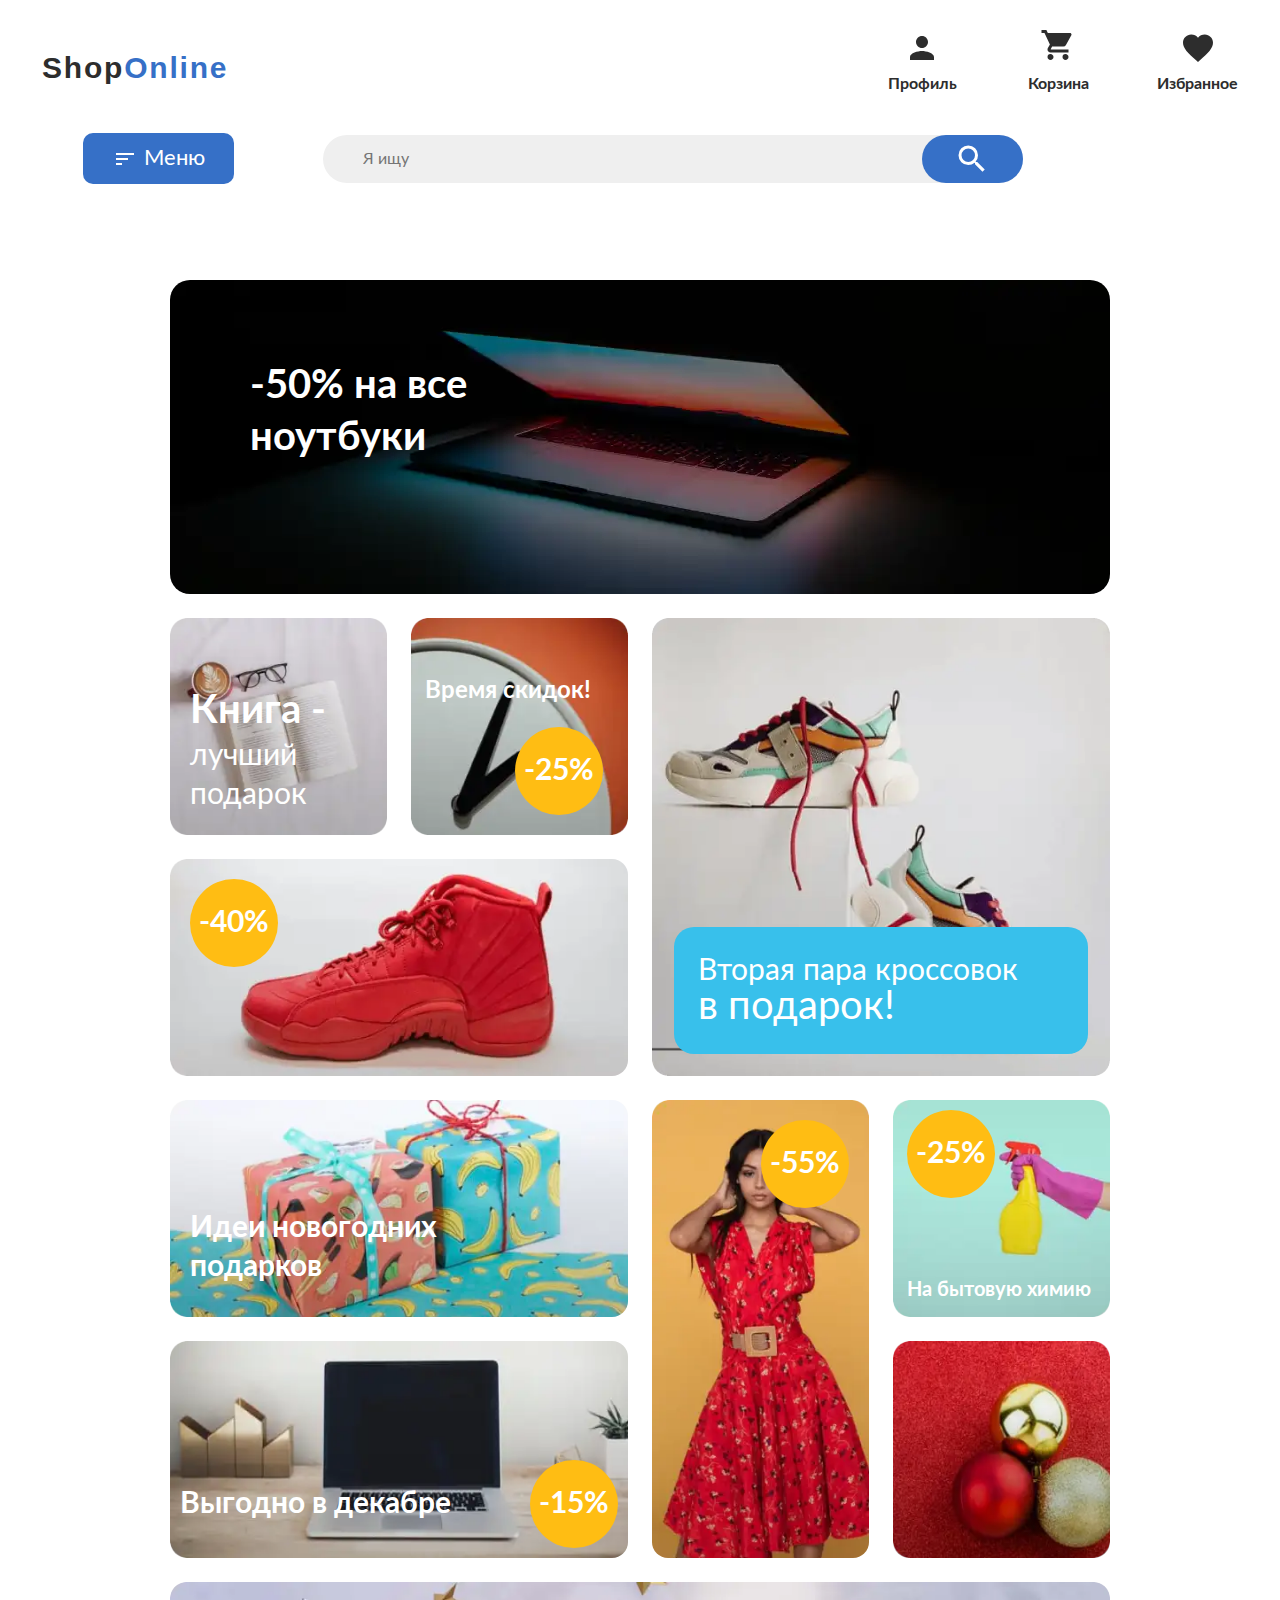
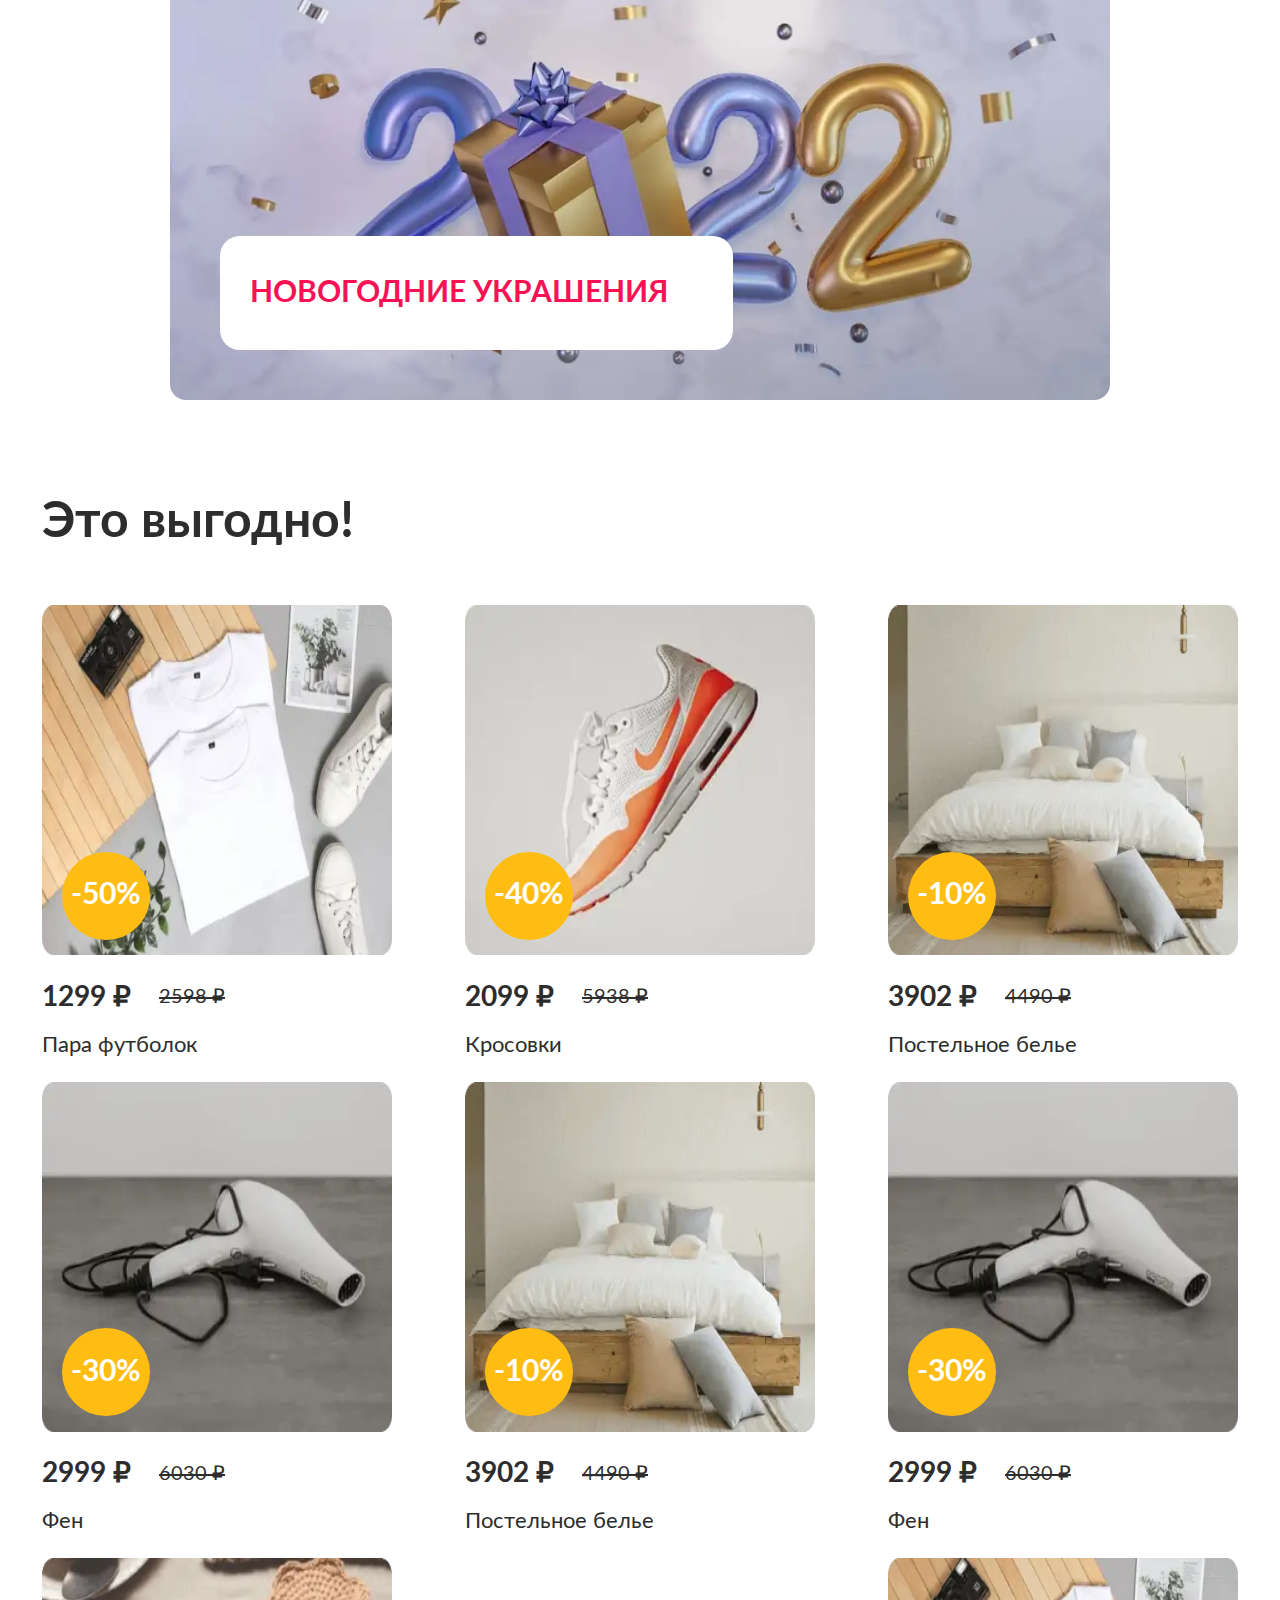
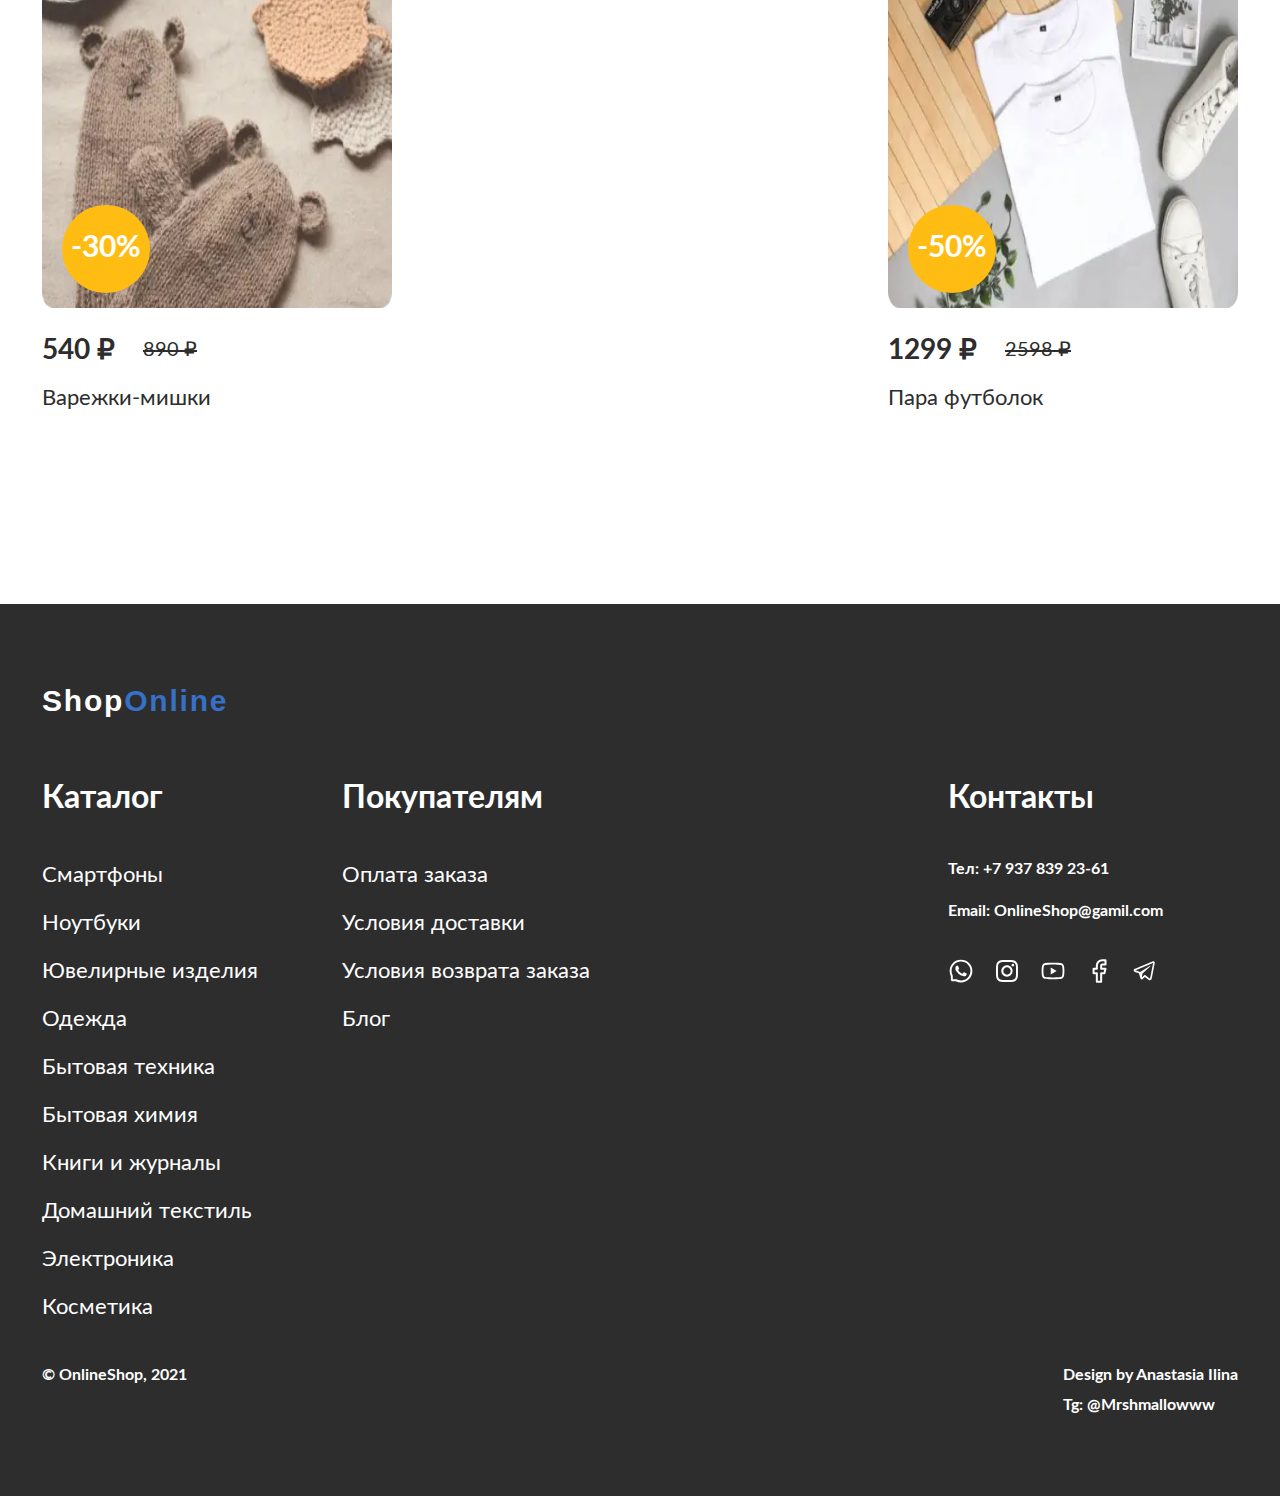
==== commit 875a557c: "crossBrows" ====
--- a/index.html
+++ b/index.html
@@ -1,4 +1,4 @@
-<!DOCTYPE html><html lang="ru"><head><meta charset="UTF-8"><meta name="viewport" content="width=device-width,initial-scale=1"><style>@charset "UTF-8";html{line-height:1.15;-webkit-text-size-adjust:100%}body{margin:0}main{display:block}h1{font-size:2em;margin:.67em 0}a{background-color:transparent}img{border-style:none}button,input{font-family:inherit;font-size:100%;line-height:1.15;margin:0}button,input{overflow:visible}button{text-transform:none}button{-webkit-appearance:button}button::-moz-focus-inner{border-style:none;padding:0}button:-moz-focusring{outline:ButtonText dotted 1px}::-webkit-file-upload-button{-webkit-appearance:button;font:inherit}@font-face{font-family:Lato;font-weight:300;font-display:swap;src:url(fonts/Lato-300.woff2) format("woff2"),url(fonts/Lato-300.woff) format("woff")}@font-face{font-family:Lato;font-weight:400;font-display:swap;src:url(fonts/Lato-400.woff2) format("woff2"),url(fonts/Lato-400.woff) format("woff")}@font-face{font-family:Lato;font-weight:700;font-display:swap;src:url(fonts/Lato-700.woff2) format("woff2"),url(fonts/Lato-700.woff) format("woff")}html{position:relative;box-sizing:border-box;height:100%}*,::after,::before{box-sizing:inherit}body{min-width:320px;min-height:100%;background-color:#fff;font-family:Lato,sans-serif;font-style:normal;color:#2d2d2d;font-weight:400}.wrapper{display:flex;flex-direction:column;min-height:100%}img,svg{max-width:100%;max-height:100%;height:auto}button{padding:0;border:none;background-color:transparent}a{text-decoration:none;color:inherit}ul{list-style:none;padding:0;margin:0}h1,h2,p{margin:0}.visually-hidden{position:fixed;transform:scale(0)}.container{max-width:1920px;padding:0 75px;margin:0 auto;width:100%}.sale{display:flex;justify-content:center;align-items:center;width:88px;height:88px;border-radius:50%;color:#fff;font-family:Lato,sans-serif;font-size:30px;font-style:normal;font-weight:700;line-height:130%;background-color:#ffbd13}.visually-hidden{position:absolute!important;clip:rect(1px 1px 1px 1px);clip:rect(1px,1px,1px,1px);padding:0!important;border:0!important;height:1px!important;width:1px!important;overflow:hidden}.main{flex:1 1 auto;padding:90px 0 189px}@media (max-width:1919px) and (min-width:1024px){.container{max-width:100%;padding:0 42px}}@media (max-width:1024px){.container{max-width:1024px;padding:0 42px}.main{padding:30px 0 106px}}@media (max-width:768px){.container{max-width:768px;padding:0 34px}.main{padding:25px 0 80px}.sale{width:50px;height:50px;font-size:16px}}@media (max-width:320px){.container{max-width:320px;padding:0 20px}.main{padding:21px 0 70px}}.header-container{padding:27px 0 0}.header__wrapper{display:grid;grid-template-columns:1fr 1fr 4fr 1fr;align-items:center;gap:99px;padding-top:3px}.header__logo{padding-top:13px;grid-column:1/2;color:#2d2d2d;font-family:Open,sans-serif;font-size:30px;font-style:normal;font-weight:700;line-height:normal;letter-spacing:1.8px}.header__logo-span{color:#3670c7}.header__btn{max-height:61px;justify-self:end;align-items:center;width:151px;display:grid;grid-column:2/3;border-radius:10px;background:#3670c7;padding:9px 28px 9px 30px;gap:7px;color:#fff;font-family:Lato;font-size:22px;font-style:normal;font-weight:400;line-height:150%}.header__btn-icon{grid-column:1/2;background-image:url(img/menu.svg);background-position:center;background-repeat:no-repeat;width:24px;height:24px}.header__btn-text{grid-column:2/3}.header__form{grid-column:3/4}.header__label{display:block;position:relative;max-height:54px;width:757px}.header__input{appearance:none;border-radius:30px;background:#efefef;padding:15px 40px;max-height:54px;min-width:100%;border:none}.header__input-btn{background-image:url(img/search.svg);background-color:#3670c7;background-position:center;max-width:101px;width:100%;height:100%;background-repeat:no-repeat;border-radius:30px;position:absolute;top:0;right:0}.header-panel{grid-column:4/5;display:grid;grid-template-columns:repeat(3,1fr);gap:70px;align-items:center}.header-panel__item{justify-items:center;display:grid;grid-template-rows:repeat(3,1fr);gap:4px}.header-panel__icon{grid-row:1/3;width:36px;height:36px}.header-panel__text{grid-row:3/4;color:#2d2d2d;font-family:Lato;font-size:16px;font-style:normal;font-weight:700}@media (max-width:1919px) and (min-width:1024px){.header__wrapper{grid-template-columns:1fr 1fr 1fr;grid-template-rows:1fr 1fr;gap:34px 89px}.header__logo{grid-column:1/3;grid-row:1/2}.header__btn{grid-column:1/2;grid-row:2/3;width:151px;max-height:54px}.header__form{grid-column:2/5;grid-row:2/3}.header__label{max-width:700px}.header-panel{grid-column:4/5;grid-row:1/2;max-width:354px;gap:60px}}@media (max-width:1024px){.header-container{padding:34px 0 0}.header__wrapper{grid-template-columns:1fr 1fr 1fr;grid-template-rows:1fr 1fr;gap:34px 89px}.header__logo{grid-column:1/3;grid-row:1/2}.header__btn{grid-column:1/2;grid-row:2/3;width:151px;max-height:54px}.header__form{grid-column:2/5;grid-row:2/3}.header__label{max-width:700px}.header-panel{grid-column:4/5;grid-row:1/2;max-width:354px;gap:60px}}@media (max-width:768px){.header-container{padding:27px 0 0}.header__wrapper{grid-template-columns:1fr 1fr 1fr;grid-template-rows:1fr 1fr;gap:29px 45px}.header__btn{font-size:16px;padding:7px 21px 10px;max-height:42px;max-width:115px}.header__label{max-width:540px}.header__input{max-height:54px;max-width:540px}}@media (max-width:320px){.header-container{padding:20px 0}.header__wrapper{grid-template-columns:1fr 1fr;grid-template-rows:1fr 1fr 1fr;gap:20px 71px}.header__logo{font-size:18px;grid-column:1/3;grid-row:1/2}.header__btn-icon{width:14px;height:14px}.header__btn{grid-column:1/2;grid-row:2/3;max-width:79px;max-height:30px;font-size:12px;padding:5px 14px}.header__form{grid-column:1/3;grid-row:3/4}.header__label{max-width:280px}.header__input{padding:9px 16px 11px;max-height:30px;max-width:280px;font-size:8px}.header__input-btn{max-height:30px;max-width:50px;background-size:20px}.header-panel__item{gap:0;grid-template-rows:1fr}.header-panel{grid-column:2/3;grid-row:2/3;max-width:130px;gap:20px}.header-panel__text{display:none}.header-panel__icon{min-width:30px;min-height:30px}.header__btn-icon{background-image:url(img/menu320.svg);width:14px;height:14px}}.menu{background-color:#fff;position:absolute;padding:52px 0 92px;max-width:1800px;width:100%;transform:translateY(-700px);z-index:10}.menu-wrapper{display:flex;gap:225px}.menu-title{font-size:38px;font-weight:700;font-style:normal;line-height:130%;margin-bottom:33px}.menu-list{display:flex;flex-direction:column;align-content:space-between;flex-wrap:wrap;gap:20px;max-height:245px}.menu-catalog{min-width:533px}.menu-item,.menu-link{width:225px}.menu-link{font-size:22px;line-height:150%;font-style:normal;font-weight:400}@media (max-width:1919px) and (min-width:1024px){.menu-wrapper{flex-wrap:wrap}.menu{transform:translateY(-1400px)}}@media (max-width:1024px){.menu{transform:translateY(-1600px)}.menu-wrapper{flex-wrap:wrap}}.section-goods{min-height:100%;margin-bottom:100px}.section-container{display:grid;grid-template-columns:245px 245px 550px 245px 245px;grid-template-rows:480px 245px 245px 245px 245px;gap:60px}@media (max-width:1919px) and (min-width:1024px){.section-goods{margin-bottom:90px}.section-container{display:grid;justify-content:center;grid-template-columns:217px 217px 217px 217px;grid-template-rows:314px 217px 217px 217px 217px 418px;gap:24px}}@media (max-width:1024px){.section-goods{margin-bottom:90px}.section-container{display:grid;grid-template-columns:217px 217px 217px 217px;grid-template-rows:314px 217px 217px 217px 217px 418px;gap:24px}}@media (max-width:768px){.section-goods{margin-bottom:60px}.section-container{display:grid;grid-template-columns:140px 140px 220px 140px;grid-template-rows:280px 140px 140px 60px 60px 60px 60px 337px;gap:20px}}@media (max-width:320px){.section-goods{margin-bottom:70px}.section-container{display:grid;grid-template-columns:130px 130px;grid-template-rows:340px 130px 118px 280px 118px 118px 130px 130px 123px;gap:20px}}.laptop-disconts{grid-column:1/6;grid-row:1/2;grid-template-columns:repeat(3,1fr);color:#fff;padding:40px 112px;display:grid;grid-template-rows:repeat(4,auto);align-items:end;border-radius:16px;position:relative}.laptop-disconts-image-wrapper{position:absolute;z-index:1;top:0;left:0;min-height:auto;height:100%}.laptop-disconts-image{object-fit:cover;border-radius:20px;min-width:100%;min-height:auto;height:100%}.laptop-disconts__title{grid-column:1/6;grid-row:2/3;font-family:Lato;font-size:70px;font-style:normal;font-weight:700;line-height:130%;align-self:end;z-index:2}.disconts-timer{grid-row:4/5;grid-column:2/3;display:grid;grid-template-rows:21px 78px;justify-items:center;z-index:2}@media (max-width:1919px) and (min-width:1024px){.laptop-disconts{grid-column:1/5;grid-row:1/2;display:grid;grid-template-rows:104px 83px;padding:80px 80px 40px}.laptop-disconts__title{font-size:40px;grid-row:1/2;max-width:400px}.disconts-timer{grid-row:2/3;max-height:83px}}@media (max-width:1024px){.laptop-disconts{grid-column:1/5;grid-row:1/2;display:grid;grid-template-rows:104px 83px;padding:80px 80px 40px}.laptop-disconts__title{font-size:40px;grid-row:1/2;max-width:400px}.disconts-timer{grid-row:2/3;max-height:83px}}@media (max-width:768px){.laptop-disconts{padding:64px 80px 33px;grid-template-rows:repeat(2,auto)}.laptop-disconts__title{font-size:30px;grid-row:1/2;max-width:302px}.disconts-timer{grid-template-rows:16px 39px;gap:10px}}@media (max-width:320px){.laptop-disconts{grid-column:1/3;padding:50px 29px 30px;grid-template-rows:repeat(2,auto);border-radius:8px}.laptop-disconts__title{font-size:22px;grid-row:1/2;max-width:222px;align-self:start}}.book{grid-column:1/2;grid-row:2/3;background-image:url(img/book.webp);background-repeat:no-repeat;padding:20px;display:grid;align-items:end;background-size:cover;border-radius:16px}.book__text{color:#fff;font-family:Lato;font-size:30px;font-style:normal;font-weight:400;line-height:130%}.book__span{color:#fff;font-family:Lato;font-size:40px;font-style:normal;font-weight:700;line-height:130%}@media (max-width:1024px){.book{padding:20px 18px 20px 9px}.book__text{font-size:24px}.book__span{font-size:30px}}@media (max-width:768px){.book{padding:48px 4px 15px 10px}.book__text{font-size:20px}.book__span{font-size:26px}}@media (max-width:320px){.book{padding:76px 55px 10px 10px;border-radius:8px}.book__text{font-size:12px;line-height:110%}.book__span{line-height:110%;font-size:16px}}.watch{grid-column:2/3;grid-row:2/3;background-image:url(img/time.webp);background-repeat:no-repeat;padding:78px 25px 20px 14px;display:grid;grid-template-rows:auto 1fr;border-radius:16px;background-size:cover}.watch__text{color:#fff;font-family:Lato;font-size:30px;font-style:normal;font-weight:700;line-height:130%;grid-row:1/2}.watch__sale{grid-row:2/3;justify-self:end;align-self:end}@media (max-width:1919px) and (min-width:1024px){.watch{padding:58px 25px 20px 14px}.watch__text{font-size:24px}}@media (max-width:1024px){.watch{padding:58px 25px 20px 14px}.watch__text{font-size:24px}}@media (max-width:768px){.watch{padding:15px 10px 10px 5px}.watch__text{font-size:16px}}@media (max-width:320px){.watch{padding:28px 5px 5px 10px;border-radius:8px}.watch__text{font-size:12px}}.sneakers{grid-column:1/3;grid-row:3/4;background-image:url(img/sneakers.webp);background-repeat:no-repeat;padding:20px;background-size:cover;border-radius:16px}@media (max-width:1024px){.sneakers{padding:10px}}@media (max-width:320px){.sneakers{padding:5px;border-radius:8px}}.sneakers-green{grid-row:2/4;grid-column:3/4;background-image:url(img/skeakers-green.webp);background-repeat:no-repeat;padding:22px 20px;display:grid;align-items:end;border-radius:16px;background-size:cover;background-position:top}@media (max-width:1919px) and (min-width:1024px){.sneakers-green{grid-row:2/4;grid-column:3/5;padding:22px}}@media (max-width:1024px){.sneakers-green{grid-row:2/4;grid-column:3/5;padding:22px}}@media (max-width:768px){.sneakers-green{grid-row:2/5;grid-column:3/5;padding:10px}}@media (max-width:320px){.sneakers-green{grid-row:4/5;grid-column:1/3;padding:10px;border-radius:8px}}</style><script>document.addEventListener('DOMContentLoaded', () => {
+<!DOCTYPE html><html lang="ru"><head><meta charset="UTF-8"><meta name="viewport" content="width=device-width,initial-scale=1"><style>@charset "UTF-8";html{line-height:1.15;-webkit-text-size-adjust:100%}body{margin:0}main{display:block}h1{font-size:2em;margin:.67em 0}a{background-color:transparent}img{border-style:none}button,input{font-family:inherit;font-size:100%;line-height:1.15;margin:0}button,input{overflow:visible}button{text-transform:none}button{-webkit-appearance:button}button::-moz-focus-inner{border-style:none;padding:0}button:-moz-focusring{outline:ButtonText dotted 1px}::-webkit-file-upload-button{-webkit-appearance:button;font:inherit}@font-face{font-family:Lato;font-weight:300;font-display:swap;src:url(fonts/Lato-300.woff2) format("woff2"),url(fonts/Lato-300.woff) format("woff")}@font-face{font-family:Lato;font-weight:400;font-display:swap;src:url(fonts/Lato-400.woff2) format("woff2"),url(fonts/Lato-400.woff) format("woff")}@font-face{font-family:Lato;font-weight:700;font-display:swap;src:url(fonts/Lato-700.woff2) format("woff2"),url(fonts/Lato-700.woff) format("woff")}html{position:relative;-webkit-box-sizing:border-box;-moz-box-sizing:border-box;box-sizing:border-box;height:100%}*,::after,::before{-webkit-box-sizing:inherit;-moz-box-sizing:inherit;box-sizing:inherit}body{min-width:320px;min-height:100%;background-color:#fff;font-family:Lato,sans-serif;font-style:normal;color:#2d2d2d;font-weight:400}.wrapper{display:-webkit-box;display:-webkit-flex;display:-moz-box;display:flex;-webkit-box-orient:vertical;-webkit-box-direction:normal;-webkit-flex-direction:column;-moz-box-orient:vertical;-moz-box-direction:normal;flex-direction:column;min-height:100%}img{max-width:100%;max-height:100%;height:auto}button{padding:0;border:none;background-color:transparent}a{text-decoration:none;color:inherit}ul{list-style:none;padding:0;margin:0}h1,h2,p{margin:0}.visually-hidden{position:fixed;-webkit-transform:scale(0);-moz-transform:scale(0);-ms-transform:scale(0);transform:scale(0)}.container{max-width:1920px;padding:0 75px;margin:0 auto;width:100%}.sale{display:-webkit-box;display:-webkit-flex;display:-moz-box;display:flex;-webkit-box-pack:center;-webkit-justify-content:center;-moz-box-pack:center;justify-content:center;-webkit-box-align:center;-webkit-align-items:center;-moz-box-align:center;align-items:center;width:88px;height:88px;border-radius:50%;color:#fff;font-family:Lato,sans-serif;font-size:30px;font-style:normal;font-weight:700;line-height:130%;background-color:#ffbd13}.visually-hidden{position:absolute!important;clip:rect(1px 1px 1px 1px);clip:rect(1px,1px,1px,1px);padding:0!important;border:0!important;height:1px!important;width:1px!important;overflow:hidden}.main{-webkit-box-flex:1;-webkit-flex:1 1 auto;-moz-box-flex:1;flex:1 1 auto;padding:90px 0 189px}@media (max-width:1919px) and (min-width:1024px){.container{max-width:100%;padding:0 42px}}@media (max-width:1024px){.container{max-width:1024px;padding:0 42px}.main{padding:30px 0 106px}}@media (max-width:768px){.container{max-width:768px;padding:0 34px}.main{padding:25px 0 80px}.sale{width:50px;height:50px;font-size:16px}}@media (max-width:768px) and (min-width:320px){.container{max-width:320px;padding:0 20px}.main{padding:21px 0 70px}}.header-container{padding:27px 0 0}.header__wrapper{display:grid;grid-template-columns:1fr 1fr 4fr 1fr;-webkit-box-align:center;-webkit-align-items:center;-moz-box-align:center;align-items:center;gap:99px;padding-top:3px}.header__logo{padding-top:13px;grid-column:1/2;color:#2d2d2d;font-family:Open,sans-serif;font-size:30px;font-style:normal;font-weight:700;line-height:normal;letter-spacing:1.8px}.header__logo-span{color:#3670c7}.header__btn{max-height:61px;justify-self:end;-webkit-box-align:center;-webkit-align-items:center;-moz-box-align:center;align-items:center;width:151px;display:grid;grid-column:2/3;border-radius:10px;background:#3670c7;padding:9px 28px 9px 30px;gap:7px;color:#fff;font-family:Lato;font-size:22px;font-style:normal;font-weight:400;line-height:150%}.header__btn-icon{grid-column:1/2;background-image:url(img/menu.svg);background-position:center;background-repeat:no-repeat;width:24px;height:24px}.header__btn-text{grid-column:2/3}.header__form{grid-column:3/4}.header__label{display:block;position:relative;max-height:54px;width:757px}.header__input{-webkit-appearance:none;-moz-appearance:none;appearance:none;border-radius:30px;background:#efefef;padding:15px 40px;max-height:54px;min-width:100%;border:none}.header__input-btn{background-image:url(img/search.svg);background-color:#3670c7;background-position:center;max-width:101px;width:100%;height:100%;background-repeat:no-repeat;border-radius:30px;position:absolute;top:0;right:0}.header-panel{grid-column:4/5;display:grid;grid-template-columns:repeat(3,1fr);gap:70px;-webkit-box-align:center;-webkit-align-items:center;-moz-box-align:center;align-items:center}.header-panel__item{justify-items:center;display:grid;grid-template-rows:repeat(3,1fr);gap:4px}.header-icon{grid-row:1/3;width:36px;height:36px}.header-icon-profile{background-image:url(img/profile.svg);background-repeat:no-repeat}.header-icon-basket{background-image:url(img/basket.svg);background-repeat:no-repeat}.header-icon-favorites{background-image:url(img/favorite.svg);background-repeat:no-repeat}.header-panel__text{grid-row:3/4;color:#2d2d2d;font-family:Lato;font-size:16px;font-style:normal;font-weight:700}@media (max-width:1919px) and (min-width:1024px){.header__wrapper{grid-template-columns:1fr 1fr 1fr;grid-template-rows:1fr 1fr;gap:34px 89px}.header__logo{grid-column:1/3;grid-row:1/2}.header__btn{grid-column:1/2;grid-row:2/3;width:151px;max-height:54px}.header__form{grid-column:2/5;grid-row:2/3}.header__label{max-width:700px}.header-panel{grid-column:4/5;grid-row:1/2;max-width:354px;gap:60px}}@media (max-width:1024px){.header-container{padding:34px 0 0}.header__wrapper{grid-template-columns:1fr 1fr 1fr;grid-template-rows:1fr 1fr;gap:29px 45px}.header__logo{grid-column:1/3;grid-row:1/2}.header__btn{grid-column:1/2;grid-row:2/3;width:151px;max-height:54px}.header__form{grid-column:2/5;grid-row:2/3}.header__label{max-width:700px}.header-panel{grid-column:4/5;grid-row:1/2;max-width:354px;gap:60px}}@media (max-width:768px){.header-container{padding:27px 0 0}.header-container{padding:20px 0}.header__wrapper{grid-template-columns:1fr 1fr;grid-template-rows:1fr 1fr 1fr;gap:20px 71px}.header__logo{font-size:18px;grid-column:1/3;grid-row:1/2}.header__btn-icon{width:14px;height:14px}.header__btn{grid-column:1/2;grid-row:2/3;max-width:79px;max-height:30px;font-size:12px;padding:5px 14px}.header__form{grid-column:1/3;grid-row:3/4}.header__label{max-width:280px}.header__input-btn{max-height:30px;max-width:50px;-webkit-background-size:20px 20px;background-size:20px}.header-panel__item{gap:0;grid-template-rows:1fr}.header-panel{grid-column:2/3;grid-row:2/3;max-width:130px;gap:20px}.header-panel__text{display:none}.header__input{padding:9px 16px 11px;max-height:30px;max-width:280px;font-size:8px}.header__btn-icon{background-image:url(img/menu320.svg);width:14px;height:14px}.header-icon-profile{background-image:url(img/profile768.svg)}.header-icon-basket{background-image:url(img/basket768.svg)}.header-icon-favorites{background-image:url(img/favorite768.svg)}}@media (max-width:768px) and (min-width:320px){.header-container{padding:20px 0}.header__wrapper{grid-template-columns:1fr 1fr;grid-template-rows:1fr 1fr 1fr;gap:20px 71px}.header__logo{font-size:18px;grid-column:1/3;grid-row:1/2}.header__btn-icon{width:14px;height:14px}.header__btn{grid-column:1/2;grid-row:2/3;max-width:79px;max-height:30px;font-size:12px;padding:5px 14px}.header__form{grid-column:1/3;grid-row:3/4}.header__label{max-width:280px}.header__input{padding:9px 16px 11px;max-height:30px;max-width:280px;font-size:8px}.header__input-btn{max-height:30px;max-width:50px;-webkit-background-size:20px 20px;background-size:20px}.header-panel__item{gap:0;grid-template-rows:1fr}.header-panel{grid-column:2/3;grid-row:2/3;max-width:130px;gap:20px}.header-panel__text{display:none}.header__btn-icon{background-image:url(img/menu320.svg);width:14px;height:14px}.header-icon-profile{background-image:url(img/profile768.svg)}.header-icon-basket{background-image:url(img/basket768.svg)}.header-icon-favorites{background-image:url(img/favorite768.svg)}}.menu{background-color:#fff;position:absolute;padding:52px 0 92px;max-width:1800px;width:100%;-webkit-transform:translateY(-700px);-moz-transform:translateY(-700px);-ms-transform:translateY(-700px);transform:translateY(-700px);z-index:10}.menu-wrapper{display:-webkit-box;display:-webkit-flex;display:-moz-box;display:flex;gap:225px}.menu-title{font-size:38px;font-weight:700;font-style:normal;line-height:130%;margin-bottom:33px}.menu-list{display:-webkit-box;display:-webkit-flex;display:-moz-box;display:flex;-webkit-box-orient:vertical;-webkit-box-direction:normal;-webkit-flex-direction:column;-moz-box-orient:vertical;-moz-box-direction:normal;flex-direction:column;-webkit-align-content:space-between;align-content:space-between;-webkit-flex-wrap:wrap;flex-wrap:wrap;gap:20px;max-height:245px}.menu-catalog{min-width:533px}.menu-item,.menu-link{width:225px}.menu-link{font-size:22px;line-height:150%;font-style:normal;font-weight:400}@media (max-width:1919px) and (min-width:1024px){.menu{max-width:96%}.menu-wrapper{-webkit-flex-wrap:wrap;flex-wrap:wrap}.menu{-webkit-transform:translateY(-1400px);-moz-transform:translateY(-1400px);-ms-transform:translateY(-1400px);transform:translateY(-1400px)}}@media (max-width:1024px){.menu{max-width:90%;min-width:1024px;-webkit-transform:translateY(-1600px);-moz-transform:translateY(-1600px);-ms-transform:translateY(-1600px);transform:translateY(-1600px)}.menu-wrapper{-webkit-flex-wrap:wrap;flex-wrap:wrap}}@media (max-width:768px){.menu-catalog{min-width:220px}.menu{max-width:94%;-webkit-transform:translateY(-1800px);-moz-transform:translateY(-1800px);-ms-transform:translateY(-1800px);transform:translateY(-1800px)}.menu-wrapper{-webkit-box-orient:vertical;-webkit-box-direction:normal;-webkit-flex-direction:column;-moz-box-orient:vertical;-moz-box-direction:normal;flex-direction:column;gap:20px}.menu-list{max-height:510px;-webkit-flex-wrap:nowrap;flex-wrap:nowrap}.menu-item,.menu-link{width:100%}.menu-title{font-size:30px}.menu-link{font-size:18px}}.section-goods{min-height:100%;margin-bottom:100px}.section-container{display:grid;grid-template-columns:245px 245px 550px 245px 245px;grid-template-rows:480px 245px 245px 245px 245px;gap:60px}@media (max-width:1919px) and (min-width:1024px){.section-goods{margin-bottom:90px}.section-container{display:grid;-webkit-box-pack:center;-webkit-justify-content:center;-moz-box-pack:center;justify-content:center;grid-template-columns:217px 217px 217px 217px;grid-template-rows:314px 217px 217px 217px 217px 418px;gap:24px}}@media (max-width:1024px){.section-goods{margin-bottom:90px}.section-container{display:grid;grid-template-columns:217px 217px 217px 217px;grid-template-rows:314px 217px 217px 217px 217px 418px;gap:24px}}@media (max-width:768px){.section-goods{margin-bottom:60px}.section-container{display:grid;grid-template-columns:140px 140px 220px 140px;grid-template-rows:280px 140px 140px 60px 60px 60px 60px 337px;gap:20px}}@media (max-width:768px) and (min-width:320px){.menu{max-width:70%;min-width:320px}.section-goods{margin-bottom:70px}.section-container{display:grid;-webkit-box-pack:center;-webkit-justify-content:center;-moz-box-pack:center;justify-content:center;grid-template-columns:130px 130px;grid-template-rows:340px 130px 118px 280px 118px 118px 130px 130px 123px;gap:20px}}.laptop-disconts{grid-column:1/6;grid-row:1/2;grid-template-columns:repeat(3,1fr);color:#fff;padding:40px 112px;display:grid;grid-template-rows:repeat(4,auto);-webkit-box-align:end;-webkit-align-items:end;-moz-box-align:end;align-items:end;border-radius:16px;position:relative}.laptop-disconts-image-wrapper{position:absolute;z-index:1;top:0;left:0;min-height:auto;height:100%}.laptop-disconts-image{-o-object-fit:cover;object-fit:cover;border-radius:20px;min-width:100%;min-height:auto;height:100%}.laptop-disconts__title{grid-column:1/6;grid-row:2/3;font-family:Lato;font-size:70px;font-style:normal;font-weight:700;line-height:130%;align-self:end;z-index:2}.disconts-timer{grid-row:4/5;grid-column:2/3;display:grid;grid-template-rows:21px 78px;justify-items:center;z-index:2}@media (max-width:1919px) and (min-width:1024px){.laptop-disconts{grid-column:1/5;grid-row:1/2;display:grid;grid-template-rows:104px 83px;padding:80px 80px 40px}.laptop-disconts__title{font-size:40px;grid-row:1/2;max-width:400px}.disconts-timer{grid-row:2/3;max-height:83px}}@media (max-width:1024px){.laptop-disconts{grid-column:1/5;grid-row:1/2;display:grid;grid-template-rows:104px 83px;padding:80px 80px 40px}.laptop-disconts__title{font-size:40px;grid-row:1/2;max-width:400px}.disconts-timer{grid-row:2/3;max-height:83px}}@media (max-width:768px){.laptop-disconts{padding:64px 80px 33px;grid-template-rows:repeat(2,auto)}.laptop-disconts__title{font-size:30px;grid-row:1/2;max-width:302px}.disconts-timer{grid-template-rows:16px 39px;gap:10px}}@media (max-width:768px) and (min-width:320px){.laptop-disconts{grid-column:1/3;padding:50px 29px 30px;grid-template-rows:repeat(2,auto);border-radius:8px}.laptop-disconts__title{font-size:22px;grid-row:1/2;max-width:222px;align-self:start}}.book{grid-column:1/2;grid-row:2/3;background-image:url(img/book.webp);background-repeat:no-repeat;padding:20px;display:grid;-webkit-box-align:end;-webkit-align-items:end;-moz-box-align:end;align-items:end;-webkit-background-size:cover;background-size:cover;border-radius:16px}.book__text{color:#fff;font-family:Lato;font-size:30px;font-style:normal;font-weight:400;line-height:130%}.book__span{color:#fff;font-family:Lato;font-size:40px;font-style:normal;font-weight:700;line-height:130%}@media (max-width:1024px){.book{padding:20px 18px 20px 9px}.book__text{font-size:24px}.book__span{font-size:30px}}@media (max-width:768px){.book{padding:48px 4px 15px 10px}.book__text{font-size:20px}.book__span{font-size:26px}}@media (max-width:768px) and (min-width:320px){.book{padding:76px 55px 10px 10px;border-radius:8px}.book__text{font-size:12px;line-height:110%}.book__span{line-height:110%;font-size:16px}}.watch{grid-column:2/3;grid-row:2/3;background-image:url(img/time.webp);background-repeat:no-repeat;padding:78px 25px 20px 14px;display:grid;grid-template-rows:auto 1fr;border-radius:16px;-webkit-background-size:cover;background-size:cover}.watch__text{color:#fff;font-family:Lato;font-size:30px;font-style:normal;font-weight:700;line-height:130%;grid-row:1/2}.watch__sale{grid-row:2/3;justify-self:end;align-self:end}@media (max-width:1919px) and (min-width:1024px){.watch{padding:58px 25px 20px 14px}.watch__text{font-size:24px}}@media (max-width:1024px){.watch{padding:58px 25px 20px 14px}.watch__text{font-size:24px}}@media (max-width:768px){.watch{padding:15px 10px 10px 5px}.watch__text{font-size:16px}}@media (max-width:768px) and (min-width:320px){.watch{padding:28px 5px 5px 10px;border-radius:8px}.watch__text{font-size:12px}}.sneakers{grid-column:1/3;grid-row:3/4;background-image:url(img/sneakers.webp);background-repeat:no-repeat;padding:20px;-webkit-background-size:cover;background-size:cover;border-radius:16px}@media (max-width:1024px){.sneakers{padding:10px}}@media (max-width:768px) and (min-width:320px){.sneakers{padding:5px;border-radius:8px}}.sneakers-green{grid-row:2/4;grid-column:3/4;background-image:url(img/skeakers-green.webp);background-repeat:no-repeat;padding:22px 20px;display:grid;-webkit-box-align:end;-webkit-align-items:end;-moz-box-align:end;align-items:end;border-radius:16px;-webkit-background-size:cover;background-size:cover;background-position:top}@media (max-width:1919px) and (min-width:1024px){.sneakers-green{grid-row:2/4;grid-column:3/5;padding:22px}}@media (max-width:1024px){.sneakers-green{grid-row:2/4;grid-column:3/5;padding:22px}}@media (max-width:768px){.sneakers-green{grid-row:2/5;grid-column:3/5;padding:10px}}@media (max-width:768px) and (min-width:320px){.sneakers-green{grid-row:4/5;grid-column:1/3;padding:10px;border-radius:8px}}</style><script>document.addEventListener('DOMContentLoaded', () => {
 			const createLink = url => {
 				const link = document.createElement('link');
 				link.rel = 'stylesheet';
@@ -12,5 +12,5 @@
 				document.head.append(script)
 			}
 			createLink('css/index.css');
-			createScript('js/index.js')
-		})</script><title>Shop-Online</title></head><body><div class="wrapper"><header class="header"><div class="container"><div class="header-container"><div class="header__wrapper"><p class="header__logo">Shop<span class="header__logo-span">Online</span></p><button class="header__btn" aria-label="Кнопка меню"><div class="header__btn-icon"></div><p class="header__btn-text">Меню</p></button><form class="header__form"><label class="header__label" for="header__input"><input class="header__input" id="header__input" type="text" placeholder="Я ищу"> <button class="header__input-btn" aria-label="Кнопка поиска"></button></label></form><ul class="header-panel"><li class="header-panel__item" tabindex="0"><svg class="header-panel__icon" width="36" height="36" viewBox="0 0 36 36" fill="none" xmlns="http://www.w3.org/2000/svg"><g id="person" clip-path="url(#clip0_4601_20)"><path id="Vector" d="M18 18C21.315 18 24 15.315 24 12C24 8.685 21.315 6 18 6C14.685 6 12 8.685 12 12C12 15.315 14.685 18 18 18ZM18 21C13.995 21 6 23.01 6 27V30H30V27C30 23.01 22.005 21 18 21Z" fill="#2D2D2D"/></g><defs><clip-path id="clip0_4601_20"><rect width="36" height="36" fill="white"/></clip-path></defs></svg><p class="header-panel__text">Профиль</p></li><li class="header-panel__item" tabindex="0"><svg class="header-panel__icon" width="31" height="30" viewBox="0 0 31 30" fill="none" xmlns="http://www.w3.org/2000/svg"><path d="M9.5 24C7.85 24 6.515 25.35 6.515 27C6.515 28.65 7.85 30 9.5 30C11.15 30 12.5 28.65 12.5 27C12.5 25.35 11.15 24 9.5 24ZM0.5 0V3H3.5L8.9 14.385L6.875 18.06C6.635 18.48 6.5 18.975 6.5 19.5C6.5 21.15 7.85 22.5 9.5 22.5H27.5V19.5H10.13C9.92 19.5 9.755 19.335 9.755 19.125L9.8 18.945L11.15 16.5H22.325C23.45 16.5 24.44 15.885 24.95 14.955L30.32 5.22C30.44 5.01 30.5 4.755 30.5 4.5C30.5 3.675 29.825 3 29 3H6.815L5.405 0H0.5ZM24.5 24C22.85 24 21.515 25.35 21.515 27C21.515 28.65 22.85 30 24.5 30C26.15 30 27.5 28.65 27.5 27C27.5 25.35 26.15 24 24.5 24Z" fill="#2D2D2D"/></svg><p class="header-panel__text">Корзина</p></li><li class="header-panel__item" tabindex="0"><svg class="header-panel__icon" width="36" height="36" viewBox="0 0 36 36" fill="none" xmlns="http://www.w3.org/2000/svg"><g clip-path="url(#clip0_4601_33)"><path d="M18 32.025L15.825 30.045C8.1 23.04 3 18.42 3 12.75C3 8.13 6.63 4.5 11.25 4.5C13.86 4.5 16.365 5.715 18 7.635C19.635 5.715 22.14 4.5 24.75 4.5C29.37 4.5 33 8.13 33 12.75C33 18.42 27.9 23.04 20.175 30.06L18 32.025Z" fill="#2D2D2D"/></g><defs><clip-path id="clip0_4601_33"><rect width="36" height="36" fill="white"/></clip-path></defs></svg><p class="header-panel__text">Избранное</p></li></ul></div></div><div class="menu"><div class="menu-wrapper"><div class="menu-wrapper-content menu-catalog"><h2 class="menu-title">Каталог</h2><ul class="menu-list"><li class="menu-item"><a href="#" class="menu-link">Смартфоны</a></li><li class="menu-item"><a href="#" class="menu-link">Ноутбуки</a></li><li class="menu-item"><a href="#" class="menu-link">Ювелирные изделия</a></li><li class="menu-item"><a href="#" class="menu-link">Одежда</a></li><li class="menu-item"><a href="#" class="menu-link">Бытовая техника</a></li><li class="menu-item"><a href="#" class="menu-link">Бытовая химия</a></li><li class="menu-item"><a href="#" class="menu-link">Книги и журналы</a></li><li class="menu-item"><a href="#" class="menu-link">Домашний текстиль</a></li><li class="menu-item"><a href="#" class="menu-link">Электроника</a></li><li class="menu-item"><a href="#" class="menu-link">Косметика</a></li></ul></div><div class="menu-wrapper-content"><h2 class="menu-title">Покупателям</h2><ul class="menu-list menu-list-buyers"><li class="menu-item menu-item-buyers"><a href="#" class="menu-link menu-link-buyers">Оплата заказа</a></li><li class="menu-item menu-item-buyers"><a href="#" class="menu-link menu-link-buyers">Условия доставки</a></li><li class="menu-item menu-item-buyers"><a href="#" class="menu-link menu-link-buyers">Условия возврата заказа</a></li><li class="menu-item menu-item-buyers"><a href="#" class="menu-link menu-link-buyers">Блог</a></li></ul></div><div class="menu-wrapper-content"><h2 class="menu-title">Связаться с нами</h2><ul class="menu-list menu-list-connection"><li class="menu-item menu-item-connection"><a href="#" class="menu-link menu-link-connection">Контакты</a></li></ul></div></div></div></div></header><main class="main"><div class="container"><div class="section-goods"><ul class="section-container section-products"><li class="laptop-disconts" tabindex="0"><picture class="laptop-disconts-image-wrapper"><source media="(max-width: 1920px)" srcset="img/laptop1024.webp" type="image/webp"><source media="(max-width: 768px)" srcset="img/laptop768.webp" type="image/webp"><source media="(max-width: 320px)" srcset="img/laptop320.webp" type="image/webp"><source srcset="img/laptop.avif" type="image/avif"><img class="laptop-disconts-image" src="img/laptop.webp" alt="макбук" width="1770" height="480"></picture><h1 class="laptop-disconts__title">-50% на все ноутбуки</h1><div class="disconts-timer timer" data-timer-deadline="2023/11/23 22:32"></div></li><li class="book" tabindex="0"><h1 class="visually-hidden">Книга - лучший подарок</h1><p class="book__text"><span class="book__span">Книга -</span> лучший подарок</p></li><li class="watch" tabindex="0"><h1 class="visually-hidden">Время скидок!</h1><p class="watch__text">Время скидок!</p><p class="sale watch__sale">-25%</p></li><li class="sneakers" tabindex="0"><h1 class="visually-hidden">Скидка на кросовки</h1><p class="sale sneakers__text">-40%</p></li><li class="sneakers-green" tabindex="0"><p class="sneakers-green__text">Вторая пара кроссовок<br><span class="sneakers-green__span">в подарок!</span></p></li><li class="present" tabindex="0"><p class="present__text">Идеи новогодних подарков</p></li><li class="macbook" tabindex="0"><p class="macbook__text">Выгодно в декабре</p><p class="sale macbook__sale">-15%</p></li><li class="newyears-decor" tabindex="0"><p class="newyears-decor__text">Новогодние украшения</p></li><li class="dresses" tabindex="0"><h1 class="visually-hidden">Скидка на платья</h1><p class="sale dresses__sale">-55%</p></li><li class="him" tabindex="0"><p class="sale him__sale">-25%</p><p class="him__text">На бытовую химию</p></li><li class="balloons" tabindex="0"><h1 class="visually-hidden">Новогодние игрушки</h1></li></ul></div><div class="section-sale"><h2 class="section-sale-title">Это выгодно!</h2><ul class="section-sale-list"><li class="section-sale-item"><a href="./" class="section-sale-link"><div class="sale-link-top"><img class="sale-link-img" src="img/singlet.webp" alt="футболки"><p class="sale sale-link-sale">-50%</p></div><div class="sale-link-content"><div class="sale-price-wrapper"><p class="sale-price sale-new-price">1299 ₽</p><p class="sale-price sale-old-price">2598 ₽</p></div><p class="sale-link-description">Пара футболок</p></div></a></li><li class="section-sale-item"><a href="./" class="section-sale-link"><div class="sale-link-top"><img class="sale-link-img" src="img/sneakers-sale.webp" alt="кросовки"><p class="sale sale-link-sale">-40%</p></div><div class="sale-link-content"><div class="sale-price-wrapper"><p class="sale-price sale-new-price">2099 ₽</p><p class="sale-price sale-old-price">5938 ₽</p></div><p class="sale-link-description">Кросовки</p></div></a></li><li class="section-sale-item"><a href="./" class="section-sale-link"><div class="sale-link-top"><img class="sale-link-img" src="img/bed-sheets.webp" alt="постельное белье"><p class="sale sale-link-sale">-10%</p></div><div class="sale-link-content"><div class="sale-price-wrapper"><p class="sale-price sale-new-price">3902 ₽</p><p class="sale-price sale-old-price">4490 ₽</p></div><p class="sale-link-description">Постельное белье</p></div></a></li><li class="section-sale-item"><a href="./" class="section-sale-link"><div class="sale-link-top"><img class="sale-link-img" src="img/hair-dryer.webp" alt="фен"><p class="sale sale-link-sale">-30%</p></div><div class="sale-link-content"><div class="sale-price-wrapper"><p class="sale-price sale-new-price">2999 ₽</p><p class="sale-price sale-old-price">6030 ₽</p></div><p class="sale-link-description">Фен</p></div></a></li><li class="section-sale-item"><a href="./" class="section-sale-link"><div class="sale-link-top"><img class="sale-link-img" src="img/bed-sheets.webp" alt="постельное белье"><p class="sale sale-link-sale">-10%</p></div><div class="sale-link-content"><div class="sale-price-wrapper"><p class="sale-price sale-new-price">3902 ₽</p><p class="sale-price sale-old-price">4490 ₽</p></div><p class="sale-link-description">Постельное белье</p></div></a></li><li class="section-sale-item"><a href="./" class="section-sale-link"><div class="sale-link-top"><img class="sale-link-img" src="img/hair-dryer.webp" alt="фен"><p class="sale sale-link-sale">-30%</p></div><div class="sale-link-content"><div class="sale-price-wrapper"><p class="sale-price sale-new-price">2999 ₽</p><p class="sale-price sale-old-price">6030 ₽</p></div><p class="sale-link-description">Фен</p></div></a></li><li class="section-sale-item"><a href="./" class="section-sale-link"><div class="sale-link-top"><img class="sale-link-img" src="img/mittens.webp" alt="варежки"><p class="sale sale-link-sale">-30%</p></div><div class="sale-link-content"><div class="sale-price-wrapper"><p class="sale-price sale-new-price">540 ₽</p><p class="sale-price sale-old-price">890 ₽</p></div><p class="sale-link-description">Варежки-мишки</p></div></a></li><li class="section-sale-item"><a href="./" class="section-sale-link"><div class="sale-link-top"><img class="sale-link-img" src="img/singlet.webp" alt="футболки"><p class="sale sale-link-sale">-50%</p></div><div class="sale-link-content"><div class="sale-price-wrapper"><p class="sale-price sale-new-price">1299 ₽</p><p class="sale-price sale-old-price">2598 ₽</p></div><p class="sale-link-description">Пара футболок</p></div></a></li></ul></div></div></main><footer class="footer"><div class="container"><div class="footer-wrapper"><div class="footer-wrapper-top"><div class="footer-content-left"><p class="footer__logo">Shop<span class="footer__logo-span">Online</span></p></div><div class="footer-content-wrapper"><div class="footer-content-center"><div class="footer-content-center__wrapper footer-content-center__catalog"><h2 class="footer-title">Каталог</h2><ul class="footer-content-list"><li class="footer-content-item"><a href="#" class="footer-content-link">Смартфоны</a></li><li class="footer-content-item"><a href="#" class="footer-content-link">Ноутбуки</a></li><li class="footer-content-item"><a href="#" class="footer-content-link">Ювелирные изделия</a></li><li class="footer-content-item"><a href="#" class="footer-content-link">Одежда</a></li><li class="footer-content-item"><a href="#" class="footer-content-link">Бытовая техника</a></li><li class="footer-content-item"><a href="#" class="footer-content-link">Бытовая химия</a></li><li class="footer-content-item"><a href="#" class="footer-content-link">Книги и журналы</a></li><li class="footer-content-item"><a href="#" class="footer-content-link">Домашний текстиль</a></li><li class="footer-content-item"><a href="#" class="footer-content-link">Электроника</a></li><li class="footer-content-item"><a href="#" class="footer-content-link">Косметика</a></li></ul></div><div class="footer-content-center__wrapper"><h2 class="footer-title">Покупателям</h2><ul class="footer-content-list-buyers"><li class="footer-content-item-buyers"><a href="#" class="footer-content-link-buyers">Оплата заказа</a></li><li class="footer-content-item-buyers"><a href="#" class="footer-content-link-buyers">Условия доставки</a></li><li class="footer-content-item-buyers"><a href="#" class="footer-content-link-buyers">Условия возврата заказа</a></li><li class="footer-content-item-buyers"><a href="#" class="footer-content-link-buyers">Блог</a></li></ul></div></div><div class="footer-content-right"><div class="footer-content-contacts"><h2 class="footer-title">Контакты</h2><p class="footer-contact footer-phone">Тел: <a href="tel:+79378392361" class="footer-phone">+7 937 839 23-61</a></p><p class="footer-contact footer-email">Email: <a href="email:OnlineShop@gamil.com" class="footer-phone">OnlineShop@gamil.com</a></p><ul class="footer-social"><li class="footer-social-item"><a href="#" class="footer-social-link"><svg width="26" height="26" viewBox="0 0 26 26" fill="none" xmlns="http://www.w3.org/2000/svg"><path d="M18.1162 15.2318C17.8395 15.0896 16.4608 14.4143 16.2043 14.3229C15.9479 14.2264 15.76 14.1807 15.5746 14.465C15.3867 14.7469 14.8535 15.374 14.686 15.5645C14.5235 15.7523 14.3584 15.7752 14.0817 15.6355C12.4363 14.8129 11.3572 14.168 10.2731 12.3068C9.98616 11.8117 10.56 11.8473 11.0957 10.7783C11.1871 10.5904 11.1414 10.4305 11.0703 10.2883C10.9992 10.1461 10.4406 8.76992 10.2071 8.20879C9.98108 7.66289 9.74748 7.73906 9.57737 7.72891C9.41487 7.71875 9.22952 7.71875 9.04163 7.71875C8.85373 7.71875 8.55159 7.78984 8.29514 8.0666C8.0387 8.34844 7.31506 9.02637 7.31506 10.4025C7.31506 11.7787 8.31799 13.1117 8.4551 13.2996C8.59729 13.4875 10.428 16.3109 13.2387 17.5271C15.016 18.2939 15.7117 18.36 16.6004 18.2279C17.1412 18.1467 18.2559 17.5525 18.4869 16.8949C18.718 16.2398 18.718 15.6787 18.6494 15.5619C18.5809 15.4375 18.393 15.3664 18.1162 15.2318Z" fill="white"/><path d="M23.4914 8.59219C22.9176 7.22871 22.0949 6.00488 21.0463 4.95371C19.9977 3.90508 18.7738 3.07988 17.4078 2.50859C16.0113 1.92207 14.5285 1.625 13 1.625H12.9492C11.4106 1.63262 9.92014 1.9373 8.51858 2.53652C7.16526 3.11543 5.95158 3.93809 4.91311 4.98672C3.87463 6.03535 3.05959 7.2541 2.49592 8.6125C1.91194 10.0191 1.6174 11.5146 1.62502 13.0533C1.63264 14.8154 2.05412 16.5648 2.84377 18.1289V21.9883C2.84377 22.6332 3.36682 23.1562 4.01174 23.1562H7.87365C9.43772 23.9459 11.1871 24.3674 12.9492 24.375H13.0026C14.5235 24.375 15.9987 24.0805 17.3875 23.5041C18.7459 22.9379 19.9672 22.1254 21.0133 21.0869C22.0619 20.0484 22.8871 18.8348 23.4635 17.4814C24.0627 16.0799 24.3674 14.5895 24.375 13.0508C24.3826 11.5045 24.083 10.0039 23.4914 8.59219ZM19.6549 19.7133C17.875 21.4754 15.5137 22.4453 13 22.4453H12.9569C11.4258 22.4377 9.9049 22.0568 8.56174 21.3408L8.34846 21.2266H4.77346V17.6516L4.6592 17.4383C3.94319 16.0951 3.56233 14.5742 3.55471 13.0432C3.54455 10.5117 4.51194 8.13516 6.28674 6.34512C8.05901 4.55508 10.428 3.56484 12.9594 3.55469H13.0026C14.2721 3.55469 15.5035 3.80098 16.6639 4.28848C17.7963 4.76328 18.8119 5.44629 19.6854 6.31973C20.5563 7.19062 21.2418 8.20879 21.7166 9.34121C22.2092 10.5143 22.4555 11.7584 22.4504 13.0432C22.4352 15.5721 21.4424 17.941 19.6549 19.7133Z" fill="white"/></svg></a></li><li class="footer-social-item"><a href="#" class="footer-social-link"><svg width="26" height="26" viewBox="0 0 26 26" fill="none" xmlns="http://www.w3.org/2000/svg"><path d="M13 2C10.0149 2 9.6395 2.01375 8.46663 2.066C7.29375 2.121 6.49487 2.30525 5.795 2.5775C5.06088 2.85363 4.39593 3.28676 3.84663 3.84663C3.2871 4.39621 2.85402 5.06108 2.5775 5.795C2.30525 6.4935 2.11963 7.29375 2.066 8.4625C2.01375 9.63812 2 10.0121 2 13.0014C2 15.9879 2.01375 16.3619 2.066 17.5347C2.121 18.7063 2.30525 19.5051 2.5775 20.205C2.85938 20.9282 3.23475 21.5415 3.84663 22.1534C4.45713 22.7652 5.07037 23.142 5.79363 23.4225C6.49487 23.6947 7.29238 23.8804 8.46388 23.934C9.63813 23.9862 10.0121 24 13 24C15.9879 24 16.3605 23.9862 17.5347 23.934C18.7049 23.879 19.5065 23.6947 20.2064 23.4225C20.94 23.1462 21.6045 22.7131 22.1534 22.1534C22.7652 21.5415 23.1406 20.9282 23.4225 20.205C23.6934 19.5051 23.879 18.7063 23.934 17.5347C23.9862 16.3619 24 15.9879 24 13C24 10.0121 23.9862 9.63813 23.934 8.46388C23.879 7.29375 23.6934 6.4935 23.4225 5.795C23.146 5.06106 22.7129 4.39618 22.1534 3.84663C21.6042 3.28655 20.9392 2.85339 20.205 2.5775C19.5037 2.30525 18.7035 2.11963 17.5334 2.066C16.3591 2.01375 15.9865 2 12.9973 2H13.0014H13ZM12.0141 3.98275H13.0014C15.9384 3.98275 16.2863 3.99238 17.4454 4.046C18.5179 4.09413 19.1009 4.27425 19.4886 4.42412C20.0015 4.6235 20.3686 4.86275 20.7536 5.24775C21.1386 5.63275 21.3765 5.9985 21.5759 6.51275C21.7271 6.89913 21.9059 7.48213 21.954 8.55463C22.0076 9.71375 22.0186 10.0616 22.0186 12.9973C22.0186 15.9329 22.0076 16.2821 21.954 17.4412C21.9059 18.5138 21.7257 19.0954 21.5759 19.4831C21.3995 19.9607 21.118 20.3926 20.7522 20.7467C20.3672 21.1318 20.0015 21.3696 19.4873 21.569C19.1023 21.7203 18.5192 21.899 17.4454 21.9485C16.2863 22.0007 15.9384 22.0131 13.0014 22.0131C10.0644 22.0131 9.71513 22.0007 8.556 21.9485C7.4835 21.899 6.90188 21.7203 6.51412 21.569C6.03631 21.3929 5.60405 21.1119 5.24913 20.7467C4.88303 20.392 4.60112 19.9598 4.42412 19.4818C4.27425 19.0954 4.09413 18.5124 4.046 17.4399C3.99375 16.2808 3.98275 15.9329 3.98275 12.9945C3.98275 10.0575 3.99375 9.711 4.046 8.55187C4.0955 7.47937 4.27425 6.89638 4.4255 6.50863C4.62488 5.99575 4.86412 5.62862 5.24913 5.24362C5.63412 4.85862 5.99988 4.62075 6.51412 4.42138C6.90188 4.27013 7.4835 4.09138 8.556 4.04188C9.57075 3.99513 9.964 3.98138 12.0141 3.98V3.98275ZM18.8726 5.80875C18.6993 5.80875 18.5276 5.84289 18.3675 5.90923C18.2073 5.97557 18.0618 6.0728 17.9392 6.19537C17.8167 6.31794 17.7194 6.46346 17.6531 6.62361C17.5868 6.78376 17.5526 6.95541 17.5526 7.12875C17.5526 7.30209 17.5868 7.47374 17.6531 7.63389C17.7194 7.79404 17.8167 7.93956 17.9392 8.06213C18.0618 8.1847 18.2073 8.28193 18.3675 8.34827C18.5276 8.41461 18.6993 8.44875 18.8726 8.44875C19.2227 8.44875 19.5585 8.30968 19.806 8.06213C20.0536 7.81458 20.1926 7.47884 20.1926 7.12875C20.1926 6.77866 20.0536 6.44292 19.806 6.19537C19.5585 5.94782 19.2227 5.80875 18.8726 5.80875ZM13.0014 7.3515C12.2521 7.33981 11.508 7.47729 10.8123 7.75594C10.1167 8.0346 9.48346 8.44885 8.94946 8.97458C8.41546 9.50032 7.99138 10.127 7.70191 10.8182C7.41244 11.5094 7.26336 12.2513 7.26336 13.0007C7.26336 13.7501 7.41244 14.4919 7.70191 15.1831C7.99138 15.8743 8.41546 16.5011 8.94946 17.0268C9.48346 17.5525 10.1167 17.9668 10.8123 18.2454C11.508 18.5241 12.2521 18.6616 13.0014 18.6499C14.4844 18.6267 15.8988 18.0214 16.9393 16.9645C17.9799 15.9076 18.5631 14.4839 18.5631 13.0007C18.5631 11.5175 17.9799 10.0938 16.9393 9.03691C15.8988 7.97999 14.4844 7.37464 13.0014 7.3515ZM13.0014 9.33288C13.974 9.33288 14.9067 9.71923 15.5944 10.407C16.2821 11.0947 16.6685 12.0274 16.6685 13C16.6685 13.9726 16.2821 14.9053 15.5944 15.593C14.9067 16.2808 13.974 16.6671 13.0014 16.6671C12.0288 16.6671 11.096 16.2808 10.4083 15.593C9.72061 14.9053 9.33425 13.9726 9.33425 13C9.33425 12.0274 9.72061 11.0947 10.4083 10.407C11.096 9.71923 12.0288 9.33288 13.0014 9.33288Z" fill="white"/></svg></a></li><li class="footer-social-item"><a href="#" class="footer-social-link"><svg width="26" height="26" viewBox="0 0 26 26" fill="none" xmlns="http://www.w3.org/2000/svg"><path d="M24.375 12.9291C24.375 12.8732 24.375 12.8097 24.3725 12.7361C24.3699 12.5304 24.3648 12.2994 24.3598 12.0531C24.3395 11.3447 24.3039 10.6388 24.248 9.97358C24.1719 9.05698 24.0602 8.29272 23.9078 7.7189C23.747 7.12006 23.4319 6.5739 22.9939 6.13502C22.5559 5.69614 22.0104 5.3799 21.4119 5.21792C20.6934 5.02495 19.2867 4.90562 17.3062 4.83198C16.3643 4.79644 15.3562 4.77358 14.3482 4.76089C13.9953 4.75581 13.6678 4.75327 13.3732 4.75073H12.6268C12.3322 4.75327 12.0047 4.75581 11.6518 4.76089C10.6438 4.77358 9.63574 4.79644 8.69375 4.83198C6.71328 4.90815 5.3041 5.02749 4.58809 5.21792C3.98938 5.3795 3.44365 5.69561 3.0056 6.13455C2.56755 6.57349 2.25255 7.11986 2.09219 7.7189C1.9373 8.29272 1.82812 9.05698 1.75195 9.97358C1.69609 10.6388 1.66055 11.3447 1.64023 12.0531C1.63262 12.2994 1.63008 12.5304 1.62754 12.7361C1.62754 12.8097 1.625 12.8732 1.625 12.9291V13.0712C1.625 13.1271 1.625 13.1906 1.62754 13.2642C1.63008 13.4699 1.63516 13.7009 1.64023 13.9472C1.66055 14.6556 1.69609 15.3615 1.75195 16.0267C1.82812 16.9433 1.93984 17.7076 2.09219 18.2814C2.41719 19.4976 3.37187 20.4574 4.58809 20.7824C5.3041 20.9753 6.71328 21.0947 8.69375 21.1683C9.63574 21.2039 10.6438 21.2267 11.6518 21.2394C12.0047 21.2445 12.3322 21.247 12.6268 21.2496H13.3732C13.6678 21.247 13.9953 21.2445 14.3482 21.2394C15.3562 21.2267 16.3643 21.2039 17.3062 21.1683C19.2867 21.0921 20.6959 20.9728 21.4119 20.7824C22.6281 20.4574 23.5828 19.5001 23.9078 18.2814C24.0627 17.7076 24.1719 16.9433 24.248 16.0267C24.3039 15.3615 24.3395 14.6556 24.3598 13.9472C24.3674 13.7009 24.3699 13.4699 24.3725 13.2642C24.3725 13.1906 24.375 13.1271 24.375 13.0712V12.9291ZM22.5469 13.0611C22.5469 13.1144 22.5469 13.1728 22.5443 13.2414C22.5418 13.4394 22.5367 13.6578 22.5316 13.8939C22.5139 14.5693 22.4783 15.2447 22.425 15.8718C22.3564 16.6894 22.26 17.3597 22.1406 17.8091C21.9832 18.3957 21.5211 18.8603 20.9371 19.0152C20.4039 19.1574 19.0607 19.2716 17.2352 19.3402C16.3109 19.3757 15.3156 19.3986 14.3229 19.4113C13.975 19.4164 13.6525 19.4189 13.3631 19.4189H12.6369L11.6771 19.4113C10.6844 19.3986 9.6916 19.3757 8.76484 19.3402C6.93926 19.2691 5.59355 19.1574 5.06289 19.0152C4.47891 18.8578 4.0168 18.3957 3.85938 17.8091C3.74004 17.3597 3.64355 16.6894 3.575 15.8718C3.52168 15.2447 3.48867 14.5693 3.46836 13.8939C3.46074 13.6578 3.4582 13.4369 3.45566 13.2414C3.45566 13.1728 3.45312 13.1119 3.45312 13.0611V12.9392C3.45312 12.8859 3.45313 12.8275 3.45566 12.7589C3.4582 12.5609 3.46328 12.3425 3.46836 12.1064C3.48613 11.431 3.52168 10.7556 3.575 10.1285C3.64355 9.31089 3.74004 8.64057 3.85938 8.19116C4.0168 7.60464 4.47891 7.13999 5.06289 6.98511C5.59609 6.84292 6.93926 6.72866 8.76484 6.66011C9.68906 6.62456 10.6844 6.60171 11.6771 6.58901C12.025 6.58393 12.3475 6.5814 12.6369 6.5814H13.3631L14.3229 6.58901C15.3156 6.60171 16.3084 6.62456 17.2352 6.66011C19.0607 6.7312 20.4064 6.84292 20.9371 6.98511C21.5211 7.14253 21.9832 7.60464 22.1406 8.19116C22.26 8.64057 22.3564 9.31089 22.425 10.1285C22.4783 10.7556 22.5113 11.431 22.5316 12.1064C22.5393 12.3425 22.5418 12.5634 22.5443 12.7589C22.5443 12.8275 22.5469 12.8884 22.5469 12.9392V13.0611ZM10.7402 16.4025L16.6309 12.9748L10.7402 9.5978V16.4025Z" fill="white"/></svg></a></li><li class="footer-social-item"><a href="#" class="footer-social-link"><svg width="26" height="26" viewBox="0 0 26 26" fill="none" xmlns="http://www.w3.org/2000/svg"><path d="M19.5 2.1665H16.25C14.8135 2.1665 13.4357 2.73719 12.4199 3.75301C11.4041 4.76883 10.8334 6.14658 10.8334 7.58317V10.8332H7.58337V15.1665H10.8334V23.8332H15.1667V15.1665H18.4167L19.5 10.8332H15.1667V7.58317C15.1667 7.29585 15.2808 7.0203 15.484 6.81714C15.6872 6.61397 15.9627 6.49984 16.25 6.49984H19.5V2.1665Z" stroke="white" stroke-width="2" stroke-linecap="round" stroke-linejoin="round"/></svg></a></li><li class="footer-social-item"><a href="#" class="footer-social-link"><svg width="26" height="26" viewBox="0 0 26 26" fill="none" xmlns="http://www.w3.org/2000/svg"><path d="M21.1818 3.24682C20.921 3.26579 20.665 3.32698 20.4238 3.428H20.4205C20.1889 3.51982 19.088 3.98294 17.4143 4.68494L11.4164 7.211C7.11257 9.02288 2.88188 10.8071 2.88188 10.8071L2.93226 10.7876C2.93226 10.7876 2.64057 10.8835 2.33588 11.0923C2.14765 11.2121 1.98567 11.3688 1.85976 11.553C1.71026 11.7724 1.59001 12.1079 1.63469 12.4549C1.70782 13.0415 2.08807 13.3933 2.36107 13.5875C2.63732 13.7841 2.90057 13.8759 2.90057 13.8759H2.90707L6.87451 15.2125C7.05244 15.7837 8.0835 19.1734 8.33132 19.9543C8.47757 20.4206 8.61975 20.7123 8.79769 20.9349C8.88382 21.0487 8.98457 21.1438 9.10563 21.2201C9.16857 21.2567 9.23567 21.2857 9.3055 21.3063L9.26488 21.2965C9.27707 21.2998 9.28682 21.3095 9.29575 21.3128C9.32825 21.3217 9.35019 21.3249 9.39163 21.3314C10.0197 21.5216 10.5243 21.1316 10.5243 21.1316L10.5527 21.1088L12.8951 18.976L16.8211 21.9879L16.9105 22.0261C17.7287 22.3853 18.5574 22.1854 18.9954 21.8328C19.4366 21.4777 19.608 21.0235 19.608 21.0235L19.6364 20.9504L22.6703 5.40807C22.7564 5.02457 22.7784 4.66544 22.6833 4.31688C22.5853 3.96411 22.3589 3.66071 22.0488 3.46619C21.7883 3.30785 21.4862 3.23142 21.1818 3.24682ZM21.0998 4.91244C21.0965 4.96363 21.1063 4.95794 21.0835 5.05625V5.06519L18.0781 20.4458C18.0651 20.4678 18.0431 20.5157 17.983 20.5636C17.9196 20.614 17.8693 20.6457 17.6052 20.5409L12.8033 16.8594L9.90269 19.5033L10.5121 15.6114L18.3576 8.29894C18.6809 7.99832 18.5729 7.93494 18.5729 7.93494C18.5956 7.56607 18.0846 7.82688 18.0846 7.82688L8.19157 13.9556L8.18832 13.9393L3.44657 12.3428V12.3395L3.43438 12.3371C3.44269 12.3343 3.45083 12.331 3.45876 12.3273L3.48476 12.3143L3.50994 12.3054C3.50994 12.3054 7.74388 10.5211 12.0477 8.70925C14.2024 7.80169 16.3734 6.88763 18.0431 6.18238C19.7128 5.48119 20.947 4.96688 21.0169 4.93925C21.0835 4.91325 21.0518 4.91325 21.0998 4.91325V4.91244Z" fill="white"/></svg></a></li></ul></div></div></div></div><div class="footer-wrapper-bottom"><p class="footer-copyright">© OnlineShop, 2021</p><div class="footer-developer-wrapper"><p class="footer-developer">Design by Anastasia Ilina</p><a href="#" class="footer-developer-social">Tg: @Mrshmallowww</a></div></div></div></div></footer></div></body></html>+			createScript('js/index.js' ? 'js/index.js' : 'js/index.min.js')
+		})</script><title>Shop-Online</title></head><body><div class="wrapper"><header class="header"><div class="container"><div class="header-container"><div class="header__wrapper"><p class="header__logo">Shop<span class="header__logo-span">Online</span></p><button class="header__btn" aria-label="Кнопка меню"><div class="header__btn-icon"></div><p class="header__btn-text">Меню</p></button><form class="header__form"><label class="header__label" for="header__input"><input class="header__input" id="header__input" type="text" placeholder="Я ищу"> <button class="header__input-btn" aria-label="Кнопка поиска"></button></label></form><ul class="header-panel"><li class="header-panel__item" tabindex="0"><div class="header-icon header-icon-profile"></div><p class="header-panel__text">Профиль</p></li><li class="header-panel__item" tabindex="0"><div class="header-icon header-icon-basket"></div><p class="header-panel__text">Корзина</p></li><li class="header-panel__item" tabindex="0"><div class="header-icon header-icon-favorites"></div><p class="header-panel__text">Избранное</p></li></ul></div></div><div class="menu"><div class="menu-wrapper"><div class="menu-wrapper-content menu-catalog"><h2 class="menu-title">Каталог</h2><ul class="menu-list"><li class="menu-item"><a href="#" class="menu-link">Смартфоны</a></li><li class="menu-item"><a href="#" class="menu-link">Ноутбуки</a></li><li class="menu-item"><a href="#" class="menu-link">Ювелирные изделия</a></li><li class="menu-item"><a href="#" class="menu-link">Одежда</a></li><li class="menu-item"><a href="#" class="menu-link">Бытовая техника</a></li><li class="menu-item"><a href="#" class="menu-link">Бытовая химия</a></li><li class="menu-item"><a href="#" class="menu-link">Книги и журналы</a></li><li class="menu-item"><a href="#" class="menu-link">Домашний текстиль</a></li><li class="menu-item"><a href="#" class="menu-link">Электроника</a></li><li class="menu-item"><a href="#" class="menu-link">Косметика</a></li></ul></div><div class="menu-wrapper-content"><h2 class="menu-title">Покупателям</h2><ul class="menu-list menu-list-buyers"><li class="menu-item menu-item-buyers"><a href="#" class="menu-link menu-link-buyers">Оплата заказа</a></li><li class="menu-item menu-item-buyers"><a href="#" class="menu-link menu-link-buyers">Условия доставки</a></li><li class="menu-item menu-item-buyers"><a href="#" class="menu-link menu-link-buyers">Условия возврата заказа</a></li><li class="menu-item menu-item-buyers"><a href="#" class="menu-link menu-link-buyers">Блог</a></li></ul></div><div class="menu-wrapper-content"><h2 class="menu-title">Связаться с нами</h2><ul class="menu-list menu-list-connection"><li class="menu-item menu-item-connection"><a href="#" class="menu-link menu-link-connection">Контакты</a></li></ul></div></div></div></div></header><main class="main"><div class="container"><div class="section-goods"><ul class="section-container section-products"><li class="laptop-disconts" tabindex="0"><picture class="laptop-disconts-image-wrapper"><source media="(max-width: 1920px)" srcset="img/laptop1024.webp" type="image/webp"><source media="(max-width: 768px)" srcset="img/laptop768.webp" type="image/webp"><source media="(max-width: 320px)" srcset="img/laptop320.webp" type="image/webp"><source srcset="img/laptop.avif" type="image/avif"><img class="laptop-disconts-image" src="img/laptop.webp" alt="макбук" width="1770" height="480"></picture><h1 class="laptop-disconts__title">-50% на все ноутбуки</h1><div class="disconts-timer timer" data-timer-deadline="2023/11/23 22:32"></div></li><li class="book" tabindex="0"><h1 class="visually-hidden">Книга - лучший подарок</h1><p class="book__text"><span class="book__span">Книга -</span> лучший подарок</p></li><li class="watch" tabindex="0"><h1 class="visually-hidden">Время скидок!</h1><p class="watch__text">Время скидок!</p><p class="sale watch__sale">-25%</p></li><li class="sneakers" tabindex="0"><h1 class="visually-hidden">Скидка на кросовки</h1><p class="sale sneakers__text">-40%</p></li><li class="sneakers-green" tabindex="0"><p class="sneakers-green__text">Вторая пара кроссовок<br><span class="sneakers-green__span">в подарок!</span></p></li><li class="present" tabindex="0"><p class="present__text">Идеи новогодних подарков</p></li><li class="macbook" tabindex="0"><p class="macbook__text">Выгодно в декабре</p><p class="sale macbook__sale">-15%</p></li><li class="newyears-decor" tabindex="0"><p class="newyears-decor__text">Новогодние украшения</p></li><li class="dresses" tabindex="0"><h1 class="visually-hidden">Скидка на платья</h1><p class="sale dresses__sale">-55%</p></li><li class="him" tabindex="0"><p class="sale him__sale">-25%</p><p class="him__text">На бытовую химию</p></li><li class="balloons" tabindex="0"><h1 class="visually-hidden">Новогодние игрушки</h1></li></ul></div><div class="section-sale"><h2 class="section-sale-title">Это выгодно!</h2><ul class="section-sale-list"><li class="section-sale-item"><a href="./" class="section-sale-link"><div class="sale-link-top"><img class="sale-link-img" src="img/singlet.webp" alt="футболки"><p class="sale sale-link-sale">-50%</p></div><div class="sale-link-content"><div class="sale-price-wrapper"><p class="sale-price sale-new-price">1299 ₽</p><p class="sale-price sale-old-price">2598 ₽</p></div><p class="sale-link-description">Пара футболок</p></div></a></li><li class="section-sale-item"><a href="./" class="section-sale-link"><div class="sale-link-top"><img class="sale-link-img" src="img/sneakers-sale.webp" alt="кросовки"><p class="sale sale-link-sale">-40%</p></div><div class="sale-link-content"><div class="sale-price-wrapper"><p class="sale-price sale-new-price">2099 ₽</p><p class="sale-price sale-old-price">5938 ₽</p></div><p class="sale-link-description">Кросовки</p></div></a></li><li class="section-sale-item"><a href="./" class="section-sale-link"><div class="sale-link-top"><img class="sale-link-img" src="img/bed-sheets.webp" alt="постельное белье"><p class="sale sale-link-sale">-10%</p></div><div class="sale-link-content"><div class="sale-price-wrapper"><p class="sale-price sale-new-price">3902 ₽</p><p class="sale-price sale-old-price">4490 ₽</p></div><p class="sale-link-description">Постельное белье</p></div></a></li><li class="section-sale-item"><a href="./" class="section-sale-link"><div class="sale-link-top"><img class="sale-link-img" src="img/hair-dryer.webp" alt="фен"><p class="sale sale-link-sale">-30%</p></div><div class="sale-link-content"><div class="sale-price-wrapper"><p class="sale-price sale-new-price">2999 ₽</p><p class="sale-price sale-old-price">6030 ₽</p></div><p class="sale-link-description">Фен</p></div></a></li><li class="section-sale-item"><a href="./" class="section-sale-link"><div class="sale-link-top"><img class="sale-link-img" src="img/bed-sheets.webp" alt="постельное белье"><p class="sale sale-link-sale">-10%</p></div><div class="sale-link-content"><div class="sale-price-wrapper"><p class="sale-price sale-new-price">3902 ₽</p><p class="sale-price sale-old-price">4490 ₽</p></div><p class="sale-link-description">Постельное белье</p></div></a></li><li class="section-sale-item"><a href="./" class="section-sale-link"><div class="sale-link-top"><img class="sale-link-img" src="img/hair-dryer.webp" alt="фен"><p class="sale sale-link-sale">-30%</p></div><div class="sale-link-content"><div class="sale-price-wrapper"><p class="sale-price sale-new-price">2999 ₽</p><p class="sale-price sale-old-price">6030 ₽</p></div><p class="sale-link-description">Фен</p></div></a></li><li class="section-sale-item"><a href="./" class="section-sale-link"><div class="sale-link-top"><img class="sale-link-img" src="img/mittens.webp" alt="варежки"><p class="sale sale-link-sale">-30%</p></div><div class="sale-link-content"><div class="sale-price-wrapper"><p class="sale-price sale-new-price">540 ₽</p><p class="sale-price sale-old-price">890 ₽</p></div><p class="sale-link-description">Варежки-мишки</p></div></a></li><li class="section-sale-item"><a href="./" class="section-sale-link"><div class="sale-link-top"><img class="sale-link-img" src="img/singlet.webp" alt="футболки"><p class="sale sale-link-sale">-50%</p></div><div class="sale-link-content"><div class="sale-price-wrapper"><p class="sale-price sale-new-price">1299 ₽</p><p class="sale-price sale-old-price">2598 ₽</p></div><p class="sale-link-description">Пара футболок</p></div></a></li></ul></div></div></main><footer class="footer"><div class="container"><div class="footer-wrapper"><div class="footer-wrapper-top"><div class="footer-content-left"><p class="footer__logo">Shop<span class="footer__logo-span">Online</span></p></div><div class="footer-content-wrapper"><div class="footer-content-center"><div class="footer-content-center__wrapper footer-content-center__catalog"><h2 class="footer-title">Каталог</h2><ul class="footer-content-list"><li class="footer-content-item"><a href="#" class="footer-content-link">Смартфоны</a></li><li class="footer-content-item"><a href="#" class="footer-content-link">Ноутбуки</a></li><li class="footer-content-item"><a href="#" class="footer-content-link">Ювелирные изделия</a></li><li class="footer-content-item"><a href="#" class="footer-content-link">Одежда</a></li><li class="footer-content-item"><a href="#" class="footer-content-link">Бытовая техника</a></li><li class="footer-content-item"><a href="#" class="footer-content-link">Бытовая химия</a></li><li class="footer-content-item"><a href="#" class="footer-content-link">Книги и журналы</a></li><li class="footer-content-item"><a href="#" class="footer-content-link">Домашний текстиль</a></li><li class="footer-content-item"><a href="#" class="footer-content-link">Электроника</a></li><li class="footer-content-item"><a href="#" class="footer-content-link">Косметика</a></li></ul></div><div class="footer-content-center__wrapper"><h2 class="footer-title">Покупателям</h2><ul class="footer-content-list-buyers"><li class="footer-content-item-buyers"><a href="#" class="footer-content-link-buyers">Оплата заказа</a></li><li class="footer-content-item-buyers"><a href="#" class="footer-content-link-buyers">Условия доставки</a></li><li class="footer-content-item-buyers"><a href="#" class="footer-content-link-buyers">Условия возврата заказа</a></li><li class="footer-content-item-buyers"><a href="#" class="footer-content-link-buyers">Блог</a></li></ul></div></div><div class="footer-content-right"><div class="footer-content-contacts"><h2 class="footer-title">Контакты</h2><p class="footer-contact footer-phone">Тел: <a href="tel:+79378392361" class="footer-phone">+7 937 839 23-61</a></p><p class="footer-contact footer-email">Email: <a href="email:OnlineShop@gamil.com" class="footer-phone">OnlineShop@gamil.com</a></p><ul class="footer-social"><li class="footer-social-item"><a href="#" class="footer-social-link"><svg width="26" height="26" viewBox="0 0 26 26" fill="none" xmlns="http://www.w3.org/2000/svg"><path d="M18.1162 15.2318C17.8395 15.0896 16.4608 14.4143 16.2043 14.3229C15.9479 14.2264 15.76 14.1807 15.5746 14.465C15.3867 14.7469 14.8535 15.374 14.686 15.5645C14.5235 15.7523 14.3584 15.7752 14.0817 15.6355C12.4363 14.8129 11.3572 14.168 10.2731 12.3068C9.98616 11.8117 10.56 11.8473 11.0957 10.7783C11.1871 10.5904 11.1414 10.4305 11.0703 10.2883C10.9992 10.1461 10.4406 8.76992 10.2071 8.20879C9.98108 7.66289 9.74748 7.73906 9.57737 7.72891C9.41487 7.71875 9.22952 7.71875 9.04163 7.71875C8.85373 7.71875 8.55159 7.78984 8.29514 8.0666C8.0387 8.34844 7.31506 9.02637 7.31506 10.4025C7.31506 11.7787 8.31799 13.1117 8.4551 13.2996C8.59729 13.4875 10.428 16.3109 13.2387 17.5271C15.016 18.2939 15.7117 18.36 16.6004 18.2279C17.1412 18.1467 18.2559 17.5525 18.4869 16.8949C18.718 16.2398 18.718 15.6787 18.6494 15.5619C18.5809 15.4375 18.393 15.3664 18.1162 15.2318Z" fill="white"/><path d="M23.4914 8.59219C22.9176 7.22871 22.0949 6.00488 21.0463 4.95371C19.9977 3.90508 18.7738 3.07988 17.4078 2.50859C16.0113 1.92207 14.5285 1.625 13 1.625H12.9492C11.4106 1.63262 9.92014 1.9373 8.51858 2.53652C7.16526 3.11543 5.95158 3.93809 4.91311 4.98672C3.87463 6.03535 3.05959 7.2541 2.49592 8.6125C1.91194 10.0191 1.6174 11.5146 1.62502 13.0533C1.63264 14.8154 2.05412 16.5648 2.84377 18.1289V21.9883C2.84377 22.6332 3.36682 23.1562 4.01174 23.1562H7.87365C9.43772 23.9459 11.1871 24.3674 12.9492 24.375H13.0026C14.5235 24.375 15.9987 24.0805 17.3875 23.5041C18.7459 22.9379 19.9672 22.1254 21.0133 21.0869C22.0619 20.0484 22.8871 18.8348 23.4635 17.4814C24.0627 16.0799 24.3674 14.5895 24.375 13.0508C24.3826 11.5045 24.083 10.0039 23.4914 8.59219ZM19.6549 19.7133C17.875 21.4754 15.5137 22.4453 13 22.4453H12.9569C11.4258 22.4377 9.9049 22.0568 8.56174 21.3408L8.34846 21.2266H4.77346V17.6516L4.6592 17.4383C3.94319 16.0951 3.56233 14.5742 3.55471 13.0432C3.54455 10.5117 4.51194 8.13516 6.28674 6.34512C8.05901 4.55508 10.428 3.56484 12.9594 3.55469H13.0026C14.2721 3.55469 15.5035 3.80098 16.6639 4.28848C17.7963 4.76328 18.8119 5.44629 19.6854 6.31973C20.5563 7.19062 21.2418 8.20879 21.7166 9.34121C22.2092 10.5143 22.4555 11.7584 22.4504 13.0432C22.4352 15.5721 21.4424 17.941 19.6549 19.7133Z" fill="white"/></svg></a></li><li class="footer-social-item"><a href="#" class="footer-social-link"><svg width="26" height="26" viewBox="0 0 26 26" fill="none" xmlns="http://www.w3.org/2000/svg"><path d="M13 2C10.0149 2 9.6395 2.01375 8.46663 2.066C7.29375 2.121 6.49487 2.30525 5.795 2.5775C5.06088 2.85363 4.39593 3.28676 3.84663 3.84663C3.2871 4.39621 2.85402 5.06108 2.5775 5.795C2.30525 6.4935 2.11963 7.29375 2.066 8.4625C2.01375 9.63812 2 10.0121 2 13.0014C2 15.9879 2.01375 16.3619 2.066 17.5347C2.121 18.7063 2.30525 19.5051 2.5775 20.205C2.85938 20.9282 3.23475 21.5415 3.84663 22.1534C4.45713 22.7652 5.07037 23.142 5.79363 23.4225C6.49487 23.6947 7.29238 23.8804 8.46388 23.934C9.63813 23.9862 10.0121 24 13 24C15.9879 24 16.3605 23.9862 17.5347 23.934C18.7049 23.879 19.5065 23.6947 20.2064 23.4225C20.94 23.1462 21.6045 22.7131 22.1534 22.1534C22.7652 21.5415 23.1406 20.9282 23.4225 20.205C23.6934 19.5051 23.879 18.7063 23.934 17.5347C23.9862 16.3619 24 15.9879 24 13C24 10.0121 23.9862 9.63813 23.934 8.46388C23.879 7.29375 23.6934 6.4935 23.4225 5.795C23.146 5.06106 22.7129 4.39618 22.1534 3.84663C21.6042 3.28655 20.9392 2.85339 20.205 2.5775C19.5037 2.30525 18.7035 2.11963 17.5334 2.066C16.3591 2.01375 15.9865 2 12.9973 2H13.0014H13ZM12.0141 3.98275H13.0014C15.9384 3.98275 16.2863 3.99238 17.4454 4.046C18.5179 4.09413 19.1009 4.27425 19.4886 4.42412C20.0015 4.6235 20.3686 4.86275 20.7536 5.24775C21.1386 5.63275 21.3765 5.9985 21.5759 6.51275C21.7271 6.89913 21.9059 7.48213 21.954 8.55463C22.0076 9.71375 22.0186 10.0616 22.0186 12.9973C22.0186 15.9329 22.0076 16.2821 21.954 17.4412C21.9059 18.5138 21.7257 19.0954 21.5759 19.4831C21.3995 19.9607 21.118 20.3926 20.7522 20.7467C20.3672 21.1318 20.0015 21.3696 19.4873 21.569C19.1023 21.7203 18.5192 21.899 17.4454 21.9485C16.2863 22.0007 15.9384 22.0131 13.0014 22.0131C10.0644 22.0131 9.71513 22.0007 8.556 21.9485C7.4835 21.899 6.90188 21.7203 6.51412 21.569C6.03631 21.3929 5.60405 21.1119 5.24913 20.7467C4.88303 20.392 4.60112 19.9598 4.42412 19.4818C4.27425 19.0954 4.09413 18.5124 4.046 17.4399C3.99375 16.2808 3.98275 15.9329 3.98275 12.9945C3.98275 10.0575 3.99375 9.711 4.046 8.55187C4.0955 7.47937 4.27425 6.89638 4.4255 6.50863C4.62488 5.99575 4.86412 5.62862 5.24913 5.24362C5.63412 4.85862 5.99988 4.62075 6.51412 4.42138C6.90188 4.27013 7.4835 4.09138 8.556 4.04188C9.57075 3.99513 9.964 3.98138 12.0141 3.98V3.98275ZM18.8726 5.80875C18.6993 5.80875 18.5276 5.84289 18.3675 5.90923C18.2073 5.97557 18.0618 6.0728 17.9392 6.19537C17.8167 6.31794 17.7194 6.46346 17.6531 6.62361C17.5868 6.78376 17.5526 6.95541 17.5526 7.12875C17.5526 7.30209 17.5868 7.47374 17.6531 7.63389C17.7194 7.79404 17.8167 7.93956 17.9392 8.06213C18.0618 8.1847 18.2073 8.28193 18.3675 8.34827C18.5276 8.41461 18.6993 8.44875 18.8726 8.44875C19.2227 8.44875 19.5585 8.30968 19.806 8.06213C20.0536 7.81458 20.1926 7.47884 20.1926 7.12875C20.1926 6.77866 20.0536 6.44292 19.806 6.19537C19.5585 5.94782 19.2227 5.80875 18.8726 5.80875ZM13.0014 7.3515C12.2521 7.33981 11.508 7.47729 10.8123 7.75594C10.1167 8.0346 9.48346 8.44885 8.94946 8.97458C8.41546 9.50032 7.99138 10.127 7.70191 10.8182C7.41244 11.5094 7.26336 12.2513 7.26336 13.0007C7.26336 13.7501 7.41244 14.4919 7.70191 15.1831C7.99138 15.8743 8.41546 16.5011 8.94946 17.0268C9.48346 17.5525 10.1167 17.9668 10.8123 18.2454C11.508 18.5241 12.2521 18.6616 13.0014 18.6499C14.4844 18.6267 15.8988 18.0214 16.9393 16.9645C17.9799 15.9076 18.5631 14.4839 18.5631 13.0007C18.5631 11.5175 17.9799 10.0938 16.9393 9.03691C15.8988 7.97999 14.4844 7.37464 13.0014 7.3515ZM13.0014 9.33288C13.974 9.33288 14.9067 9.71923 15.5944 10.407C16.2821 11.0947 16.6685 12.0274 16.6685 13C16.6685 13.9726 16.2821 14.9053 15.5944 15.593C14.9067 16.2808 13.974 16.6671 13.0014 16.6671C12.0288 16.6671 11.096 16.2808 10.4083 15.593C9.72061 14.9053 9.33425 13.9726 9.33425 13C9.33425 12.0274 9.72061 11.0947 10.4083 10.407C11.096 9.71923 12.0288 9.33288 13.0014 9.33288Z" fill="white"/></svg></a></li><li class="footer-social-item"><a href="#" class="footer-social-link"><svg width="26" height="26" viewBox="0 0 26 26" fill="none" xmlns="http://www.w3.org/2000/svg"><path d="M24.375 12.9291C24.375 12.8732 24.375 12.8097 24.3725 12.7361C24.3699 12.5304 24.3648 12.2994 24.3598 12.0531C24.3395 11.3447 24.3039 10.6388 24.248 9.97358C24.1719 9.05698 24.0602 8.29272 23.9078 7.7189C23.747 7.12006 23.4319 6.5739 22.9939 6.13502C22.5559 5.69614 22.0104 5.3799 21.4119 5.21792C20.6934 5.02495 19.2867 4.90562 17.3062 4.83198C16.3643 4.79644 15.3562 4.77358 14.3482 4.76089C13.9953 4.75581 13.6678 4.75327 13.3732 4.75073H12.6268C12.3322 4.75327 12.0047 4.75581 11.6518 4.76089C10.6438 4.77358 9.63574 4.79644 8.69375 4.83198C6.71328 4.90815 5.3041 5.02749 4.58809 5.21792C3.98938 5.3795 3.44365 5.69561 3.0056 6.13455C2.56755 6.57349 2.25255 7.11986 2.09219 7.7189C1.9373 8.29272 1.82812 9.05698 1.75195 9.97358C1.69609 10.6388 1.66055 11.3447 1.64023 12.0531C1.63262 12.2994 1.63008 12.5304 1.62754 12.7361C1.62754 12.8097 1.625 12.8732 1.625 12.9291V13.0712C1.625 13.1271 1.625 13.1906 1.62754 13.2642C1.63008 13.4699 1.63516 13.7009 1.64023 13.9472C1.66055 14.6556 1.69609 15.3615 1.75195 16.0267C1.82812 16.9433 1.93984 17.7076 2.09219 18.2814C2.41719 19.4976 3.37187 20.4574 4.58809 20.7824C5.3041 20.9753 6.71328 21.0947 8.69375 21.1683C9.63574 21.2039 10.6438 21.2267 11.6518 21.2394C12.0047 21.2445 12.3322 21.247 12.6268 21.2496H13.3732C13.6678 21.247 13.9953 21.2445 14.3482 21.2394C15.3562 21.2267 16.3643 21.2039 17.3062 21.1683C19.2867 21.0921 20.6959 20.9728 21.4119 20.7824C22.6281 20.4574 23.5828 19.5001 23.9078 18.2814C24.0627 17.7076 24.1719 16.9433 24.248 16.0267C24.3039 15.3615 24.3395 14.6556 24.3598 13.9472C24.3674 13.7009 24.3699 13.4699 24.3725 13.2642C24.3725 13.1906 24.375 13.1271 24.375 13.0712V12.9291ZM22.5469 13.0611C22.5469 13.1144 22.5469 13.1728 22.5443 13.2414C22.5418 13.4394 22.5367 13.6578 22.5316 13.8939C22.5139 14.5693 22.4783 15.2447 22.425 15.8718C22.3564 16.6894 22.26 17.3597 22.1406 17.8091C21.9832 18.3957 21.5211 18.8603 20.9371 19.0152C20.4039 19.1574 19.0607 19.2716 17.2352 19.3402C16.3109 19.3757 15.3156 19.3986 14.3229 19.4113C13.975 19.4164 13.6525 19.4189 13.3631 19.4189H12.6369L11.6771 19.4113C10.6844 19.3986 9.6916 19.3757 8.76484 19.3402C6.93926 19.2691 5.59355 19.1574 5.06289 19.0152C4.47891 18.8578 4.0168 18.3957 3.85938 17.8091C3.74004 17.3597 3.64355 16.6894 3.575 15.8718C3.52168 15.2447 3.48867 14.5693 3.46836 13.8939C3.46074 13.6578 3.4582 13.4369 3.45566 13.2414C3.45566 13.1728 3.45312 13.1119 3.45312 13.0611V12.9392C3.45312 12.8859 3.45313 12.8275 3.45566 12.7589C3.4582 12.5609 3.46328 12.3425 3.46836 12.1064C3.48613 11.431 3.52168 10.7556 3.575 10.1285C3.64355 9.31089 3.74004 8.64057 3.85938 8.19116C4.0168 7.60464 4.47891 7.13999 5.06289 6.98511C5.59609 6.84292 6.93926 6.72866 8.76484 6.66011C9.68906 6.62456 10.6844 6.60171 11.6771 6.58901C12.025 6.58393 12.3475 6.5814 12.6369 6.5814H13.3631L14.3229 6.58901C15.3156 6.60171 16.3084 6.62456 17.2352 6.66011C19.0607 6.7312 20.4064 6.84292 20.9371 6.98511C21.5211 7.14253 21.9832 7.60464 22.1406 8.19116C22.26 8.64057 22.3564 9.31089 22.425 10.1285C22.4783 10.7556 22.5113 11.431 22.5316 12.1064C22.5393 12.3425 22.5418 12.5634 22.5443 12.7589C22.5443 12.8275 22.5469 12.8884 22.5469 12.9392V13.0611ZM10.7402 16.4025L16.6309 12.9748L10.7402 9.5978V16.4025Z" fill="white"/></svg></a></li><li class="footer-social-item"><a href="#" class="footer-social-link"><svg width="26" height="26" viewBox="0 0 26 26" fill="none" xmlns="http://www.w3.org/2000/svg"><path d="M19.5 2.1665H16.25C14.8135 2.1665 13.4357 2.73719 12.4199 3.75301C11.4041 4.76883 10.8334 6.14658 10.8334 7.58317V10.8332H7.58337V15.1665H10.8334V23.8332H15.1667V15.1665H18.4167L19.5 10.8332H15.1667V7.58317C15.1667 7.29585 15.2808 7.0203 15.484 6.81714C15.6872 6.61397 15.9627 6.49984 16.25 6.49984H19.5V2.1665Z" stroke="white" stroke-width="2" stroke-linecap="round" stroke-linejoin="round"/></svg></a></li><li class="footer-social-item"><a href="#" class="footer-social-link"><svg width="26" height="26" viewBox="0 0 26 26" fill="none" xmlns="http://www.w3.org/2000/svg"><path d="M21.1818 3.24682C20.921 3.26579 20.665 3.32698 20.4238 3.428H20.4205C20.1889 3.51982 19.088 3.98294 17.4143 4.68494L11.4164 7.211C7.11257 9.02288 2.88188 10.8071 2.88188 10.8071L2.93226 10.7876C2.93226 10.7876 2.64057 10.8835 2.33588 11.0923C2.14765 11.2121 1.98567 11.3688 1.85976 11.553C1.71026 11.7724 1.59001 12.1079 1.63469 12.4549C1.70782 13.0415 2.08807 13.3933 2.36107 13.5875C2.63732 13.7841 2.90057 13.8759 2.90057 13.8759H2.90707L6.87451 15.2125C7.05244 15.7837 8.0835 19.1734 8.33132 19.9543C8.47757 20.4206 8.61975 20.7123 8.79769 20.9349C8.88382 21.0487 8.98457 21.1438 9.10563 21.2201C9.16857 21.2567 9.23567 21.2857 9.3055 21.3063L9.26488 21.2965C9.27707 21.2998 9.28682 21.3095 9.29575 21.3128C9.32825 21.3217 9.35019 21.3249 9.39163 21.3314C10.0197 21.5216 10.5243 21.1316 10.5243 21.1316L10.5527 21.1088L12.8951 18.976L16.8211 21.9879L16.9105 22.0261C17.7287 22.3853 18.5574 22.1854 18.9954 21.8328C19.4366 21.4777 19.608 21.0235 19.608 21.0235L19.6364 20.9504L22.6703 5.40807C22.7564 5.02457 22.7784 4.66544 22.6833 4.31688C22.5853 3.96411 22.3589 3.66071 22.0488 3.46619C21.7883 3.30785 21.4862 3.23142 21.1818 3.24682ZM21.0998 4.91244C21.0965 4.96363 21.1063 4.95794 21.0835 5.05625V5.06519L18.0781 20.4458C18.0651 20.4678 18.0431 20.5157 17.983 20.5636C17.9196 20.614 17.8693 20.6457 17.6052 20.5409L12.8033 16.8594L9.90269 19.5033L10.5121 15.6114L18.3576 8.29894C18.6809 7.99832 18.5729 7.93494 18.5729 7.93494C18.5956 7.56607 18.0846 7.82688 18.0846 7.82688L8.19157 13.9556L8.18832 13.9393L3.44657 12.3428V12.3395L3.43438 12.3371C3.44269 12.3343 3.45083 12.331 3.45876 12.3273L3.48476 12.3143L3.50994 12.3054C3.50994 12.3054 7.74388 10.5211 12.0477 8.70925C14.2024 7.80169 16.3734 6.88763 18.0431 6.18238C19.7128 5.48119 20.947 4.96688 21.0169 4.93925C21.0835 4.91325 21.0518 4.91325 21.0998 4.91325V4.91244Z" fill="white"/></svg></a></li></ul></div></div></div></div><div class="footer-wrapper-bottom"><p class="footer-copyright">© OnlineShop, 2021</p><div class="footer-developer-wrapper"><p class="footer-developer">Design by Anastasia Ilina</p><a href="#" class="footer-developer-social">Tg: @Mrshmallowww</a></div></div></div></div></footer></div></body></html>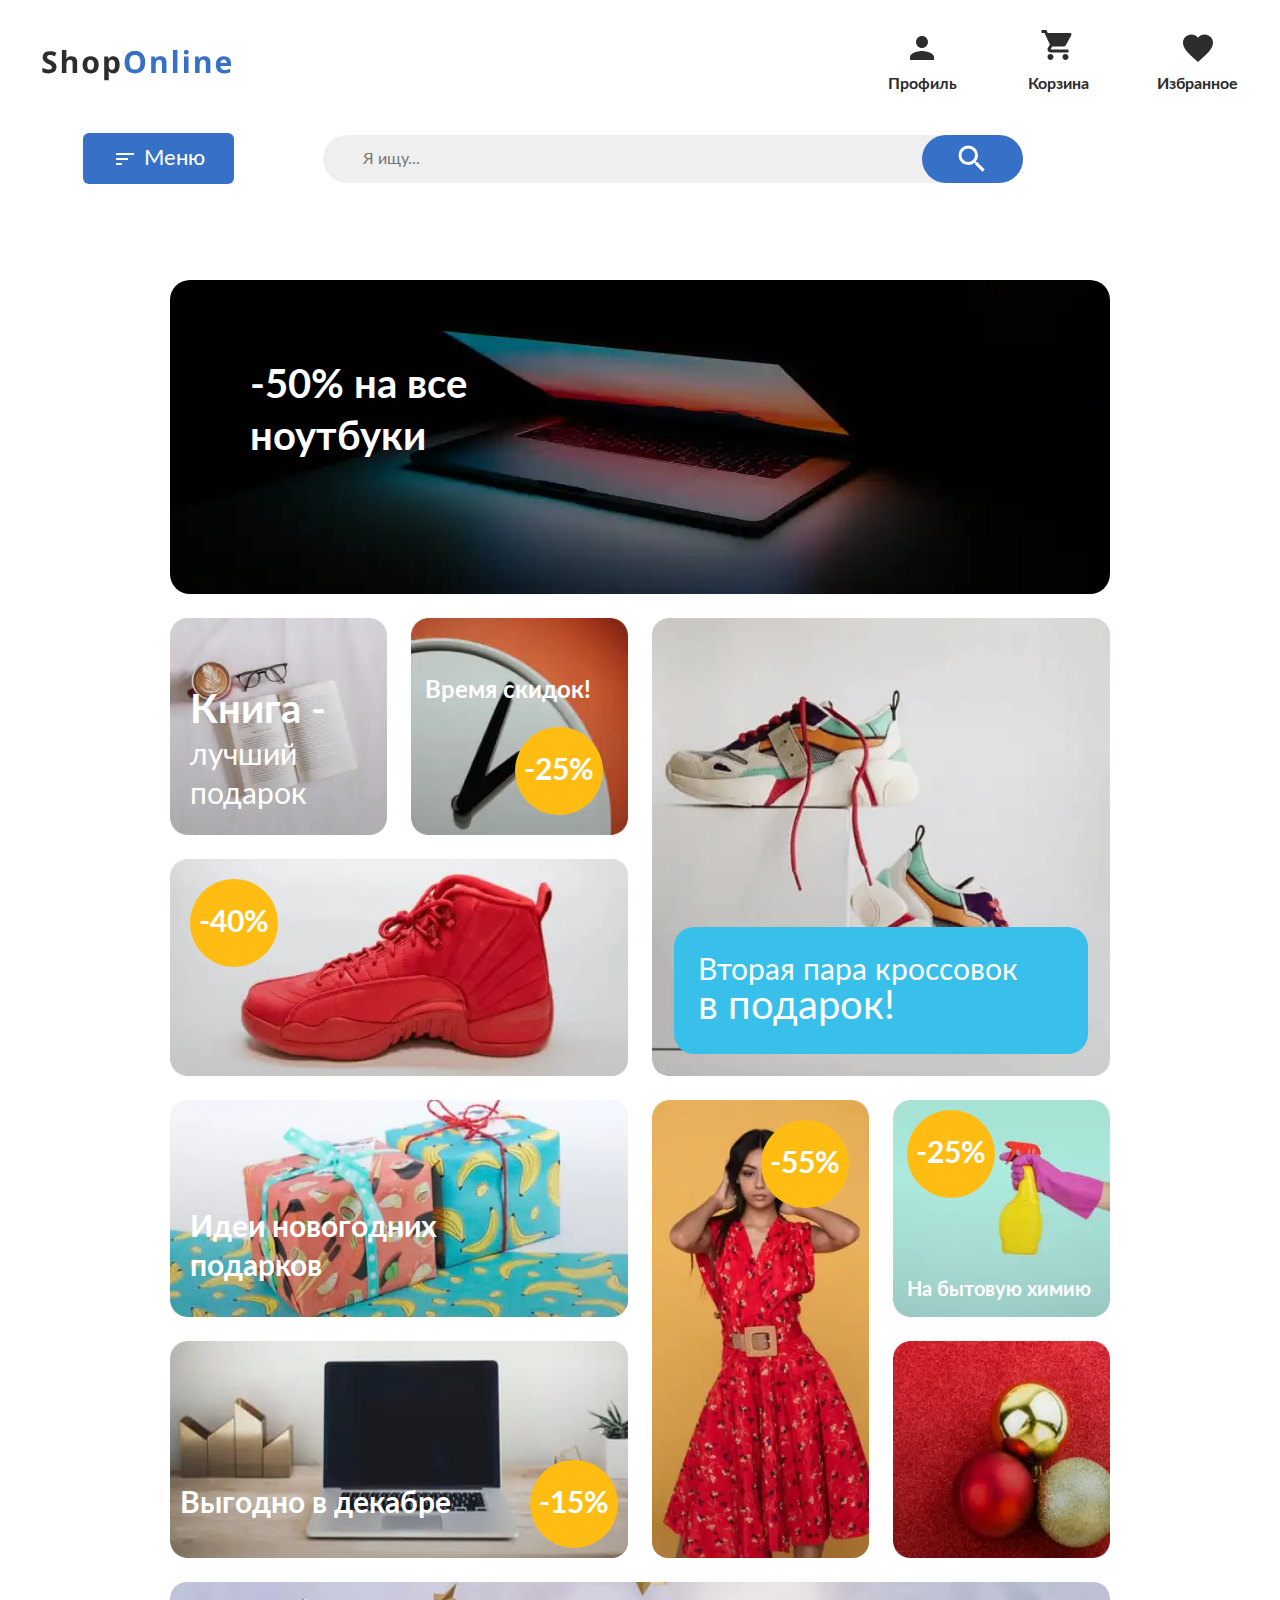
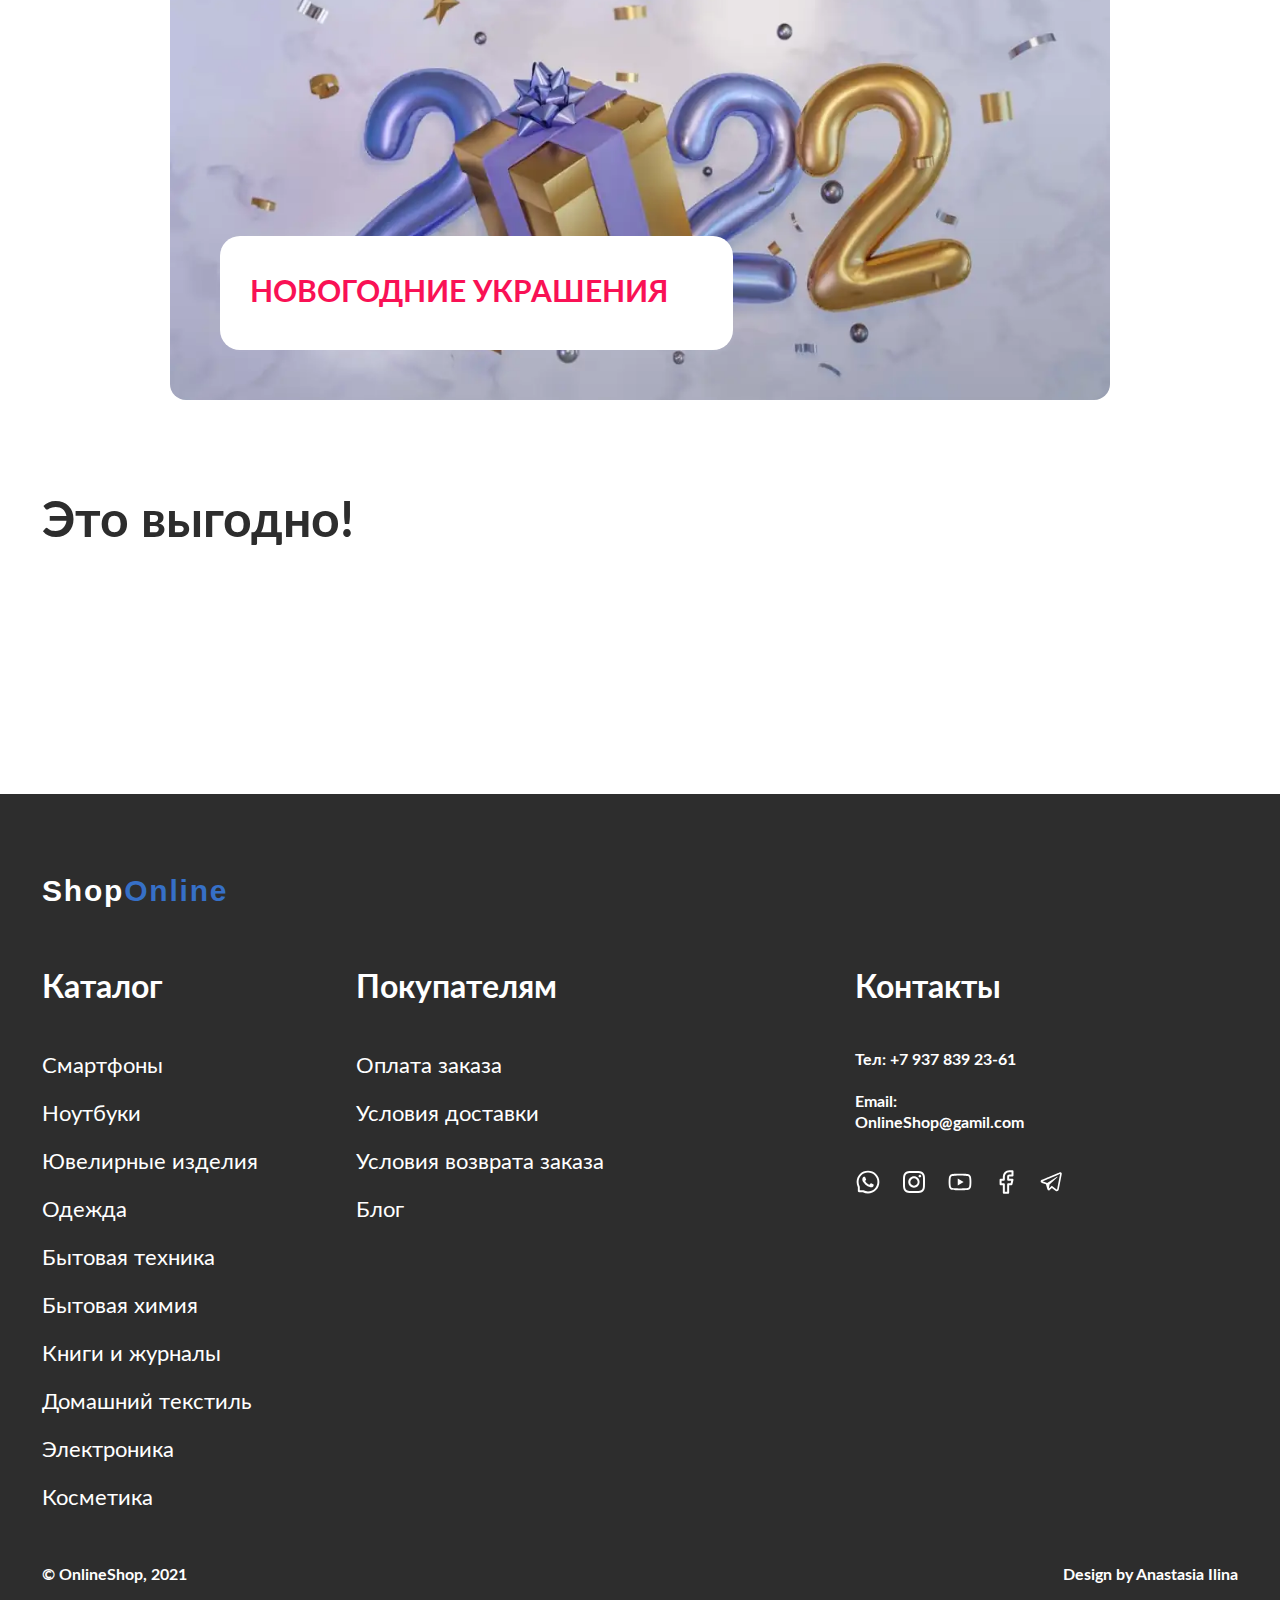
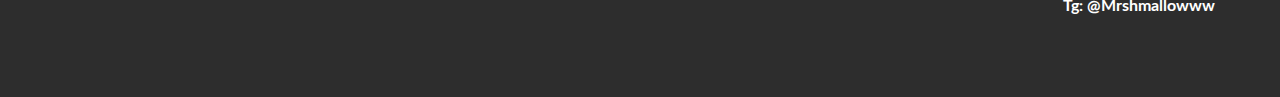
==== commit a444e983: "couurse" ====
--- a/index.html
+++ b/index.html
@@ -1,16 +1,9 @@
-<!DOCTYPE html><html lang="ru"><head><meta charset="UTF-8"><meta name="viewport" content="width=device-width,initial-scale=1"><style>@charset "UTF-8";html{line-height:1.15;-webkit-text-size-adjust:100%}body{margin:0}main{display:block}h1{font-size:2em;margin:.67em 0}a{background-color:transparent}img{border-style:none}button,input{font-family:inherit;font-size:100%;line-height:1.15;margin:0}button,input{overflow:visible}button{text-transform:none}button{-webkit-appearance:button}button::-moz-focus-inner{border-style:none;padding:0}button:-moz-focusring{outline:ButtonText dotted 1px}::-webkit-file-upload-button{-webkit-appearance:button;font:inherit}@font-face{font-family:Lato;font-weight:300;font-display:swap;src:url(fonts/Lato-300.woff2) format("woff2"),url(fonts/Lato-300.woff) format("woff")}@font-face{font-family:Lato;font-weight:400;font-display:swap;src:url(fonts/Lato-400.woff2) format("woff2"),url(fonts/Lato-400.woff) format("woff")}@font-face{font-family:Lato;font-weight:700;font-display:swap;src:url(fonts/Lato-700.woff2) format("woff2"),url(fonts/Lato-700.woff) format("woff")}html{position:relative;-webkit-box-sizing:border-box;-moz-box-sizing:border-box;box-sizing:border-box;height:100%}*,::after,::before{-webkit-box-sizing:inherit;-moz-box-sizing:inherit;box-sizing:inherit}body{min-width:320px;min-height:100%;background-color:#fff;font-family:Lato,sans-serif;font-style:normal;color:#2d2d2d;font-weight:400}.wrapper{display:-webkit-box;display:-webkit-flex;display:-moz-box;display:flex;-webkit-box-orient:vertical;-webkit-box-direction:normal;-webkit-flex-direction:column;-moz-box-orient:vertical;-moz-box-direction:normal;flex-direction:column;min-height:100%}img{max-width:100%;max-height:100%;height:auto}button{padding:0;border:none;background-color:transparent}a{text-decoration:none;color:inherit}ul{list-style:none;padding:0;margin:0}h1,h2,p{margin:0}.visually-hidden{position:fixed;-webkit-transform:scale(0);-moz-transform:scale(0);-ms-transform:scale(0);transform:scale(0)}.container{max-width:1920px;padding:0 75px;margin:0 auto;width:100%}.sale{display:-webkit-box;display:-webkit-flex;display:-moz-box;display:flex;-webkit-box-pack:center;-webkit-justify-content:center;-moz-box-pack:center;justify-content:center;-webkit-box-align:center;-webkit-align-items:center;-moz-box-align:center;align-items:center;width:88px;height:88px;border-radius:50%;color:#fff;font-family:Lato,sans-serif;font-size:30px;font-style:normal;font-weight:700;line-height:130%;background-color:#ffbd13}.visually-hidden{position:absolute!important;clip:rect(1px 1px 1px 1px);clip:rect(1px,1px,1px,1px);padding:0!important;border:0!important;height:1px!important;width:1px!important;overflow:hidden}.main{-webkit-box-flex:1;-webkit-flex:1 1 auto;-moz-box-flex:1;flex:1 1 auto;padding:90px 0 189px}@media (max-width:1919px) and (min-width:1024px){.container{max-width:100%;padding:0 42px}}@media (max-width:1024px){.container{max-width:1024px;padding:0 42px}.main{padding:30px 0 106px}}@media (max-width:768px){.container{max-width:768px;padding:0 34px}.main{padding:25px 0 80px}.sale{width:50px;height:50px;font-size:16px}}@media (max-width:768px) and (min-width:320px){.container{max-width:320px;padding:0 20px}.main{padding:21px 0 70px}}.header-container{padding:27px 0 0}.header__wrapper{display:grid;grid-template-columns:1fr 1fr 4fr 1fr;-webkit-box-align:center;-webkit-align-items:center;-moz-box-align:center;align-items:center;gap:99px;padding-top:3px}.header__logo{padding-top:13px;grid-column:1/2;color:#2d2d2d;font-family:Open,sans-serif;font-size:30px;font-style:normal;font-weight:700;line-height:normal;letter-spacing:1.8px}.header__logo-span{color:#3670c7}.header__btn{max-height:61px;justify-self:end;-webkit-box-align:center;-webkit-align-items:center;-moz-box-align:center;align-items:center;width:151px;display:grid;grid-column:2/3;border-radius:10px;background:#3670c7;padding:9px 28px 9px 30px;gap:7px;color:#fff;font-family:Lato;font-size:22px;font-style:normal;font-weight:400;line-height:150%}.header__btn-icon{grid-column:1/2;background-image:url(img/menu.svg);background-position:center;background-repeat:no-repeat;width:24px;height:24px}.header__btn-text{grid-column:2/3}.header__form{grid-column:3/4}.header__label{display:block;position:relative;max-height:54px;width:757px}.header__input{-webkit-appearance:none;-moz-appearance:none;appearance:none;border-radius:30px;background:#efefef;padding:15px 40px;max-height:54px;min-width:100%;border:none}.header__input-btn{background-image:url(img/search.svg);background-color:#3670c7;background-position:center;max-width:101px;width:100%;height:100%;background-repeat:no-repeat;border-radius:30px;position:absolute;top:0;right:0}.header-panel{grid-column:4/5;display:grid;grid-template-columns:repeat(3,1fr);gap:70px;-webkit-box-align:center;-webkit-align-items:center;-moz-box-align:center;align-items:center}.header-panel__item{justify-items:center;display:grid;grid-template-rows:repeat(3,1fr);gap:4px}.header-icon{grid-row:1/3;width:36px;height:36px}.header-icon-profile{background-image:url(img/profile.svg);background-repeat:no-repeat}.header-icon-basket{background-image:url(img/basket.svg);background-repeat:no-repeat}.header-icon-favorites{background-image:url(img/favorite.svg);background-repeat:no-repeat}.header-panel__text{grid-row:3/4;color:#2d2d2d;font-family:Lato;font-size:16px;font-style:normal;font-weight:700}@media (max-width:1919px) and (min-width:1024px){.header__wrapper{grid-template-columns:1fr 1fr 1fr;grid-template-rows:1fr 1fr;gap:34px 89px}.header__logo{grid-column:1/3;grid-row:1/2}.header__btn{grid-column:1/2;grid-row:2/3;width:151px;max-height:54px}.header__form{grid-column:2/5;grid-row:2/3}.header__label{max-width:700px}.header-panel{grid-column:4/5;grid-row:1/2;max-width:354px;gap:60px}}@media (max-width:1024px){.header-container{padding:34px 0 0}.header__wrapper{grid-template-columns:1fr 1fr 1fr;grid-template-rows:1fr 1fr;gap:29px 45px}.header__logo{grid-column:1/3;grid-row:1/2}.header__btn{grid-column:1/2;grid-row:2/3;width:151px;max-height:54px}.header__form{grid-column:2/5;grid-row:2/3}.header__label{max-width:700px}.header-panel{grid-column:4/5;grid-row:1/2;max-width:354px;gap:60px}}@media (max-width:768px){.header-container{padding:27px 0 0}.header-container{padding:20px 0}.header__wrapper{grid-template-columns:1fr 1fr;grid-template-rows:1fr 1fr 1fr;gap:20px 71px}.header__logo{font-size:18px;grid-column:1/3;grid-row:1/2}.header__btn-icon{width:14px;height:14px}.header__btn{grid-column:1/2;grid-row:2/3;max-width:79px;max-height:30px;font-size:12px;padding:5px 14px}.header__form{grid-column:1/3;grid-row:3/4}.header__label{max-width:280px}.header__input-btn{max-height:30px;max-width:50px;-webkit-background-size:20px 20px;background-size:20px}.header-panel__item{gap:0;grid-template-rows:1fr}.header-panel{grid-column:2/3;grid-row:2/3;max-width:130px;gap:20px}.header-panel__text{display:none}.header__input{padding:9px 16px 11px;max-height:30px;max-width:280px;font-size:8px}.header__btn-icon{background-image:url(img/menu320.svg);width:14px;height:14px}.header-icon-profile{background-image:url(img/profile768.svg)}.header-icon-basket{background-image:url(img/basket768.svg)}.header-icon-favorites{background-image:url(img/favorite768.svg)}}@media (max-width:768px) and (min-width:320px){.header-container{padding:20px 0}.header__wrapper{grid-template-columns:1fr 1fr;grid-template-rows:1fr 1fr 1fr;gap:20px 71px}.header__logo{font-size:18px;grid-column:1/3;grid-row:1/2}.header__btn-icon{width:14px;height:14px}.header__btn{grid-column:1/2;grid-row:2/3;max-width:79px;max-height:30px;font-size:12px;padding:5px 14px}.header__form{grid-column:1/3;grid-row:3/4}.header__label{max-width:280px}.header__input{padding:9px 16px 11px;max-height:30px;max-width:280px;font-size:8px}.header__input-btn{max-height:30px;max-width:50px;-webkit-background-size:20px 20px;background-size:20px}.header-panel__item{gap:0;grid-template-rows:1fr}.header-panel{grid-column:2/3;grid-row:2/3;max-width:130px;gap:20px}.header-panel__text{display:none}.header__btn-icon{background-image:url(img/menu320.svg);width:14px;height:14px}.header-icon-profile{background-image:url(img/profile768.svg)}.header-icon-basket{background-image:url(img/basket768.svg)}.header-icon-favorites{background-image:url(img/favorite768.svg)}}.menu{background-color:#fff;position:absolute;padding:52px 0 92px;max-width:1800px;width:100%;-webkit-transform:translateY(-700px);-moz-transform:translateY(-700px);-ms-transform:translateY(-700px);transform:translateY(-700px);z-index:10}.menu-wrapper{display:-webkit-box;display:-webkit-flex;display:-moz-box;display:flex;gap:225px}.menu-title{font-size:38px;font-weight:700;font-style:normal;line-height:130%;margin-bottom:33px}.menu-list{display:-webkit-box;display:-webkit-flex;display:-moz-box;display:flex;-webkit-box-orient:vertical;-webkit-box-direction:normal;-webkit-flex-direction:column;-moz-box-orient:vertical;-moz-box-direction:normal;flex-direction:column;-webkit-align-content:space-between;align-content:space-between;-webkit-flex-wrap:wrap;flex-wrap:wrap;gap:20px;max-height:245px}.menu-catalog{min-width:533px}.menu-item,.menu-link{width:225px}.menu-link{font-size:22px;line-height:150%;font-style:normal;font-weight:400}@media (max-width:1919px) and (min-width:1024px){.menu{max-width:96%}.menu-wrapper{-webkit-flex-wrap:wrap;flex-wrap:wrap}.menu{-webkit-transform:translateY(-1400px);-moz-transform:translateY(-1400px);-ms-transform:translateY(-1400px);transform:translateY(-1400px)}}@media (max-width:1024px){.menu{max-width:90%;min-width:1024px;-webkit-transform:translateY(-1600px);-moz-transform:translateY(-1600px);-ms-transform:translateY(-1600px);transform:translateY(-1600px)}.menu-wrapper{-webkit-flex-wrap:wrap;flex-wrap:wrap}}@media (max-width:768px){.menu-catalog{min-width:220px}.menu{max-width:94%;-webkit-transform:translateY(-1800px);-moz-transform:translateY(-1800px);-ms-transform:translateY(-1800px);transform:translateY(-1800px)}.menu-wrapper{-webkit-box-orient:vertical;-webkit-box-direction:normal;-webkit-flex-direction:column;-moz-box-orient:vertical;-moz-box-direction:normal;flex-direction:column;gap:20px}.menu-list{max-height:510px;-webkit-flex-wrap:nowrap;flex-wrap:nowrap}.menu-item,.menu-link{width:100%}.menu-title{font-size:30px}.menu-link{font-size:18px}}.section-goods{min-height:100%;margin-bottom:100px}.section-container{display:grid;grid-template-columns:245px 245px 550px 245px 245px;grid-template-rows:480px 245px 245px 245px 245px;gap:60px}@media (max-width:1919px) and (min-width:1024px){.section-goods{margin-bottom:90px}.section-container{display:grid;-webkit-box-pack:center;-webkit-justify-content:center;-moz-box-pack:center;justify-content:center;grid-template-columns:217px 217px 217px 217px;grid-template-rows:314px 217px 217px 217px 217px 418px;gap:24px}}@media (max-width:1024px){.section-goods{margin-bottom:90px}.section-container{display:grid;grid-template-columns:217px 217px 217px 217px;grid-template-rows:314px 217px 217px 217px 217px 418px;gap:24px}}@media (max-width:768px){.section-goods{margin-bottom:60px}.section-container{display:grid;grid-template-columns:140px 140px 220px 140px;grid-template-rows:280px 140px 140px 60px 60px 60px 60px 337px;gap:20px}}@media (max-width:768px) and (min-width:320px){.menu{max-width:70%;min-width:320px}.section-goods{margin-bottom:70px}.section-container{display:grid;-webkit-box-pack:center;-webkit-justify-content:center;-moz-box-pack:center;justify-content:center;grid-template-columns:130px 130px;grid-template-rows:340px 130px 118px 280px 118px 118px 130px 130px 123px;gap:20px}}.laptop-disconts{grid-column:1/6;grid-row:1/2;grid-template-columns:repeat(3,1fr);color:#fff;padding:40px 112px;display:grid;grid-template-rows:repeat(4,auto);-webkit-box-align:end;-webkit-align-items:end;-moz-box-align:end;align-items:end;border-radius:16px;position:relative}.laptop-disconts-image-wrapper{position:absolute;z-index:1;top:0;left:0;min-height:auto;height:100%}.laptop-disconts-image{-o-object-fit:cover;object-fit:cover;border-radius:20px;min-width:100%;min-height:auto;height:100%}.laptop-disconts__title{grid-column:1/6;grid-row:2/3;font-family:Lato;font-size:70px;font-style:normal;font-weight:700;line-height:130%;align-self:end;z-index:2}.disconts-timer{grid-row:4/5;grid-column:2/3;display:grid;grid-template-rows:21px 78px;justify-items:center;z-index:2}@media (max-width:1919px) and (min-width:1024px){.laptop-disconts{grid-column:1/5;grid-row:1/2;display:grid;grid-template-rows:104px 83px;padding:80px 80px 40px}.laptop-disconts__title{font-size:40px;grid-row:1/2;max-width:400px}.disconts-timer{grid-row:2/3;max-height:83px}}@media (max-width:1024px){.laptop-disconts{grid-column:1/5;grid-row:1/2;display:grid;grid-template-rows:104px 83px;padding:80px 80px 40px}.laptop-disconts__title{font-size:40px;grid-row:1/2;max-width:400px}.disconts-timer{grid-row:2/3;max-height:83px}}@media (max-width:768px){.laptop-disconts{padding:64px 80px 33px;grid-template-rows:repeat(2,auto)}.laptop-disconts__title{font-size:30px;grid-row:1/2;max-width:302px}.disconts-timer{grid-template-rows:16px 39px;gap:10px}}@media (max-width:768px) and (min-width:320px){.laptop-disconts{grid-column:1/3;padding:50px 29px 30px;grid-template-rows:repeat(2,auto);border-radius:8px}.laptop-disconts__title{font-size:22px;grid-row:1/2;max-width:222px;align-self:start}}.book{grid-column:1/2;grid-row:2/3;background-image:url(img/book.webp);background-repeat:no-repeat;padding:20px;display:grid;-webkit-box-align:end;-webkit-align-items:end;-moz-box-align:end;align-items:end;-webkit-background-size:cover;background-size:cover;border-radius:16px}.book__text{color:#fff;font-family:Lato;font-size:30px;font-style:normal;font-weight:400;line-height:130%}.book__span{color:#fff;font-family:Lato;font-size:40px;font-style:normal;font-weight:700;line-height:130%}@media (max-width:1024px){.book{padding:20px 18px 20px 9px}.book__text{font-size:24px}.book__span{font-size:30px}}@media (max-width:768px){.book{padding:48px 4px 15px 10px}.book__text{font-size:20px}.book__span{font-size:26px}}@media (max-width:768px) and (min-width:320px){.book{padding:76px 55px 10px 10px;border-radius:8px}.book__text{font-size:12px;line-height:110%}.book__span{line-height:110%;font-size:16px}}.watch{grid-column:2/3;grid-row:2/3;background-image:url(img/time.webp);background-repeat:no-repeat;padding:78px 25px 20px 14px;display:grid;grid-template-rows:auto 1fr;border-radius:16px;-webkit-background-size:cover;background-size:cover}.watch__text{color:#fff;font-family:Lato;font-size:30px;font-style:normal;font-weight:700;line-height:130%;grid-row:1/2}.watch__sale{grid-row:2/3;justify-self:end;align-self:end}@media (max-width:1919px) and (min-width:1024px){.watch{padding:58px 25px 20px 14px}.watch__text{font-size:24px}}@media (max-width:1024px){.watch{padding:58px 25px 20px 14px}.watch__text{font-size:24px}}@media (max-width:768px){.watch{padding:15px 10px 10px 5px}.watch__text{font-size:16px}}@media (max-width:768px) and (min-width:320px){.watch{padding:28px 5px 5px 10px;border-radius:8px}.watch__text{font-size:12px}}.sneakers{grid-column:1/3;grid-row:3/4;background-image:url(img/sneakers.webp);background-repeat:no-repeat;padding:20px;-webkit-background-size:cover;background-size:cover;border-radius:16px}@media (max-width:1024px){.sneakers{padding:10px}}@media (max-width:768px) and (min-width:320px){.sneakers{padding:5px;border-radius:8px}}.sneakers-green{grid-row:2/4;grid-column:3/4;background-image:url(img/skeakers-green.webp);background-repeat:no-repeat;padding:22px 20px;display:grid;-webkit-box-align:end;-webkit-align-items:end;-moz-box-align:end;align-items:end;border-radius:16px;-webkit-background-size:cover;background-size:cover;background-position:top}@media (max-width:1919px) and (min-width:1024px){.sneakers-green{grid-row:2/4;grid-column:3/5;padding:22px}}@media (max-width:1024px){.sneakers-green{grid-row:2/4;grid-column:3/5;padding:22px}}@media (max-width:768px){.sneakers-green{grid-row:2/5;grid-column:3/5;padding:10px}}@media (max-width:768px) and (min-width:320px){.sneakers-green{grid-row:4/5;grid-column:1/3;padding:10px;border-radius:8px}}</style><script>document.addEventListener('DOMContentLoaded', () => {
+<!DOCTYPE html><html lang="ru"><head><meta charset="UTF-8"><meta name="viewport" content="width=device-width,initial-scale=1"><style>@charset "UTF-8";html{line-height:1.15;-webkit-text-size-adjust:100%}body{margin:0}main{display:block}h1{font-size:2em;margin:.67em 0}a{background-color:transparent}img{border-style:none}button,input{font-family:inherit;font-size:100%;line-height:1.15;margin:0}button,input{overflow:visible}button{text-transform:none}button{-webkit-appearance:button}button::-moz-focus-inner{border-style:none;padding:0}button:-moz-focusring{outline:ButtonText dotted 1px}::-webkit-file-upload-button{-webkit-appearance:button;font:inherit}@font-face{font-family:Lato;font-weight:300;font-display:swap;src:url(fonts/Lato-300.woff2) format("woff2"),url(fonts/Lato-300.woff) format("woff")}@font-face{font-family:Lato;font-weight:400;font-display:swap;src:url(fonts/Lato-400.woff2) format("woff2"),url(fonts/Lato-400.woff) format("woff")}@font-face{font-family:Lato;font-weight:700;font-display:swap;src:url(fonts/Lato-700.woff2) format("woff2"),url(fonts/Lato-700.woff) format("woff")}html{position:relative;-webkit-box-sizing:border-box;-moz-box-sizing:border-box;box-sizing:border-box;height:100%}*,::after,::before{-webkit-box-sizing:inherit;-moz-box-sizing:inherit;box-sizing:inherit;margin:0}body{overflow-x:hidden;min-width:320px;height:100%;background-color:#fff;font-family:Lato,sans-serif;font-style:normal;color:#2d2d2d;font-weight:400}#wrap{min-height:100%;display:-webkit-box;display:-webkit-flex;display:-moz-box;display:flex;-webkit-box-orient:vertical;-webkit-box-direction:normal;-webkit-flex-direction:column;-moz-box-orient:vertical;-moz-box-direction:normal;flex-direction:column}img,svg{height:auto}button{padding:0;border:none;background-color:transparent}a{text-decoration:none;color:inherit}ul{list-style:none;padding:0;margin:0}h1,h2,p{margin:0}.visually-hidden{position:fixed;-webkit-transform:scale(0);-moz-transform:scale(0);-ms-transform:scale(0);transform:scale(0)}.container{max-width:1920px;width:100%;padding:0 75px;margin:0 auto}.sale{display:-webkit-box;display:-webkit-flex;display:-moz-box;display:flex;-webkit-box-pack:center;-webkit-justify-content:center;-moz-box-pack:center;justify-content:center;-webkit-box-align:center;-webkit-align-items:center;-moz-box-align:center;align-items:center;width:88px;height:88px;border-radius:50%;color:#fff;font-family:Lato,sans-serif;font-size:30px;font-style:normal;font-weight:700;line-height:130%;background-color:#ffbd13}.visually-hidden{position:absolute!important;clip:rect(1px 1px 1px 1px);clip:rect(1px,1px,1px,1px);padding:0!important;border:0!important;height:1px!important;width:1px!important;overflow:hidden}.main{-webkit-box-flex:1;-webkit-flex:1 1 auto;-moz-box-flex:1;flex:1 1 auto;max-width:100%;padding:90px 0 189px}@media (max-width:1919px) and (min-width:1025px){.container{max-width:100%;padding:0 42px}}@media (max-width:1024px) and (min-width:769px){.container{max-width:1024px;padding:0 42px}.main{padding:30px 0 106px}}@media (max-width:768px) and (min-width:480px){.container{max-width:768px;min-width:480px;padding:0 34px}.main{padding:25px 0 80px}.sale{width:50px;height:50px;font-size:16px}}@media (max-width:480px) and (min-width:320px){.container{max-width:100%;padding:0 20px}.main{padding:21px 0 70px}.sale{width:50px;height:50px;font-size:16px}}.header-container{padding:27px 0 0}.header__wrapper{display:grid;grid-template-columns:1fr 1fr 4fr 1fr;-webkit-box-align:center;-webkit-align-items:center;-moz-box-align:center;align-items:center;gap:99px;padding-top:3px}.header__logo{padding-top:13px;grid-column:1/2}.header__logo-svg{width:190px;height:41px}.header__btn{max-height:61px;justify-self:end;-webkit-box-align:center;-webkit-align-items:center;-moz-box-align:center;align-items:center;width:151px;display:grid;grid-column:2/3;border-radius:6px;background:#3670c7;padding:9px 28px 9px 30px;gap:7px;color:#fff;font-family:Lato;font-size:22px;font-style:normal;font-weight:400;line-height:150%}.header__btn-icon{grid-column:1/2;background-image:url(img/menu.svg);background-position:center;background-repeat:no-repeat;width:24px;height:24px}.header__btn-text{grid-column:2/3}.header__form{grid-column:3/4}.header__label{display:block;position:relative;max-height:54px;width:757px}.header__input{-webkit-appearance:none;-moz-appearance:none;appearance:none;border-radius:30px;background:#efefef;padding:15px 40px;max-height:54px;min-width:100%;border:none}.header__input-btn{background-image:url(img/search.svg);background-color:#3670c7;background-position:center;max-width:101px;width:100%;height:100%;background-repeat:no-repeat;border-radius:30px;position:absolute;top:0;right:0}.header-panel{grid-column:4/5;display:grid;grid-template-columns:repeat(3,1fr);gap:70px;-webkit-box-align:center;-webkit-align-items:center;-moz-box-align:center;align-items:center}.header-panel__link{justify-items:center;display:grid;grid-template-rows:repeat(3,1fr);gap:4px}.header-icon{grid-row:1/3;width:36px;height:36px}.header-icon-profile{background-image:url(img/profile.svg);background-repeat:no-repeat}.header-icon-basket{background-image:url(img/basket.svg);background-repeat:no-repeat}.header-icon-favorites{background-image:url(img/favorite.svg);background-repeat:no-repeat}.header-panel__text{grid-row:3/4;color:#2d2d2d;font-family:Lato;font-size:16px;font-style:normal;font-weight:700}@media (max-width:1919px) and (min-width:1025px){.header__wrapper{grid-template-columns:1fr 1fr 1fr;grid-template-rows:1fr 1fr;gap:34px 89px}.header__logo{grid-column:1/3;grid-row:1/2}.header__btn{grid-column:1/2;grid-row:2/3;width:151px;max-height:54px}.header__form{grid-column:2/5;grid-row:2/3}.header__label{max-width:700px}.header-panel{grid-column:4/5;grid-row:1/2;max-width:354px;gap:60px}}@media (max-width:1024px) and (min-width:769px){.header-container{padding:34px 0 0}.header__wrapper{grid-template-columns:1fr 1fr 1fr;grid-template-rows:1fr 1fr;gap:29px 45px}.header__logo{grid-column:1/3;grid-row:1/2}.header__btn{grid-column:1/2;grid-row:2/3;width:151px;max-height:54px}.header__form{grid-column:2/5;grid-row:2/3}.header__label{max-width:100%}.header-panel{grid-column:4/5;grid-row:1/2;max-width:354px;gap:60px}}@media (max-width:768px) and (min-width:480px){.header-container{padding:27px 0 0}.header-container{padding:20px 0}.header__wrapper{grid-template-columns:auto 1fr auto;grid-template-rows:1fr 1fr;gap:20px 71px}.header__logo{grid-column:1/3;grid-row:1/2}.header__logo-svg{width:165px;height:35px}.header__btn-icon{width:14px;height:14px}.header__btn{-webkit-box-pack:center;-webkit-justify-content:center;-moz-box-pack:center;justify-content:center;grid-column:1/2;grid-row:2/3;max-width:115px;height:42px;font-size:16px;padding:8px 21px}.header__form{grid-column:2/4;grid-row:2/3}.header__label{width:100%;height:42px}.header__input-btn{height:100%;max-width:82px;-webkit-background-size:20px 20px;background-size:20px}.header-panel__link{gap:0;grid-template-rows:1fr}.header-panel{grid-column:3/4;grid-row:1/2;max-width:130px;gap:20px}.header-panel__text{display:none}.header__input{padding:9px 16px 11px;height:100%;max-width:280px;font-size:8px}.header__btn-icon{background-image:url(img/menu.svg);width:14px;height:14px}.header-icon{width:30px;height:30px}.header-icon-profile{background-image:url(img/profile768.svg)}.header-icon-basket{background-image:url(img/basket768.svg)}.header-icon-favorites{background-image:url(img/favorite768.svg)}}@media (max-width:480px) and (min-width:320px){.header-container{padding-top:20px}.header__wrapper{grid-template-columns:auto 1fr;grid-template-rows:1fr 1fr;gap:20px 71px}.header__logo{font-size:18px;grid-column:1/3;grid-row:1/2}.header__logo-svg{width:114px;height:25px}.header__btn-icon{width:14px;height:14px}.header__btn{grid-column:1/2;grid-row:2/3;max-width:79px;max-height:30px;font-size:12px;padding:5px 14px}.header__form{grid-column:1/3;grid-row:3/4}.header__label{max-width:100%;min-width:280px}.header__input{padding:9px 16px 11px;max-height:30px;max-width:280px;font-size:8px}.header__input-btn{max-height:30px;max-width:50px;-webkit-background-size:20px 20px;background-size:20px}.header-panel__item{gap:0;grid-template-rows:1fr}.header-panel{grid-column:2/3;grid-row:2/3;max-width:100%;min-width:130px;gap:20px}.header-panel__text{display:none}.header-icon{width:30px;height:30px}.header__btn-icon{background-image:url(img/menu320.svg);width:10px;height:10px}.header-icon-profile{background-image:url(img/profile768.svg)}.header-icon-basket{background-image:url(img/basket768.svg)}.header-icon-favorites{background-image:url(img/favorite768.svg)}}.menu{background-color:#fff;position:absolute;padding:52px 75px 92px;max-width:100%;width:100%;-webkit-transform:translateY(-700px);-moz-transform:translateY(-700px);-ms-transform:translateY(-700px);transform:translateY(-700px);z-index:10}.menu-wrapper{display:-webkit-box;display:-webkit-flex;display:-moz-box;display:flex;gap:225px}.menu-title{font-size:38px;font-weight:700;font-style:normal;line-height:130%;margin-bottom:33px}.menu-list{display:-webkit-box;display:-webkit-flex;display:-moz-box;display:flex;-webkit-box-orient:vertical;-webkit-box-direction:normal;-webkit-flex-direction:column;-moz-box-orient:vertical;-moz-box-direction:normal;flex-direction:column;-webkit-align-content:space-between;align-content:space-between;-webkit-flex-wrap:wrap;flex-wrap:wrap;gap:20px;max-height:245px}.menu-catalog{min-width:533px}.menu-item,.menu-link{text-align:start;width:225px}.menu-link{font-size:22px;line-height:150%;font-style:normal;font-weight:400}@media (max-width:1919px) and (min-width:1025px){.menu{padding:30 42px}.menu-wrapper{-webkit-flex-wrap:wrap;flex-wrap:wrap}.menu{-webkit-transform:translateY(-1400px);-moz-transform:translateY(-1400px);-ms-transform:translateY(-1400px);transform:translateY(-1400px)}}@media (max-width:1024px) and (min-width:769px){.menu{padding:30 34px;-webkit-transform:translateY(-1600px);-moz-transform:translateY(-1600px);-ms-transform:translateY(-1600px);transform:translateY(-1600px)}.menu-wrapper{-webkit-flex-wrap:wrap;flex-wrap:wrap}}@media (max-width:768px) and (min-width:480px){.menu-catalog{min-width:220px}.menu{padding:20 20px;-webkit-transform:translateY(-1800px);-moz-transform:translateY(-1800px);-ms-transform:translateY(-1800px);transform:translateY(-1800px)}.menu-wrapper{-webkit-box-orient:vertical;-webkit-box-direction:normal;-webkit-flex-direction:column;-moz-box-orient:vertical;-moz-box-direction:normal;flex-direction:column;gap:20px}.menu-list{max-height:510px;-webkit-flex-wrap:nowrap;flex-wrap:nowrap}.menu-item,.menu-link{width:100%}.menu-title{font-size:30px}.menu-link{font-size:18px}}@media (max-width:480px) and (min-width:320px){.menu-catalog{min-width:220px}.menu{max-width:320px;padding:20 20px;-webkit-transform:translateY(-1800px);-moz-transform:translateY(-1800px);-ms-transform:translateY(-1800px);transform:translateY(-1800px)}.menu-wrapper{-webkit-box-orient:vertical;-webkit-box-direction:normal;-webkit-flex-direction:column;-moz-box-orient:vertical;-moz-box-direction:normal;flex-direction:column;gap:20px}.menu-list{max-height:510px;-webkit-flex-wrap:nowrap;flex-wrap:nowrap}.menu-item,.menu-link{width:100%}.menu-title{font-size:30px}.menu-link{font-size:18px}}.section-goods{min-height:100%;margin-bottom:100px}.section-container{display:grid;grid-template-columns:245px 245px 550px 245px 245px;grid-template-rows:480px 245px 245px 245px 245px;gap:60px}@media (max-width:1919px) and (min-width:1025px){.section-goods{margin-bottom:90px}.section-container{display:grid;-webkit-box-pack:center;-webkit-justify-content:center;-moz-box-pack:center;justify-content:center;grid-template-columns:217px 217px 217px 217px;grid-template-rows:314px 217px 217px 217px 217px 418px;gap:24px}}@media (max-width:1024px) and (min-width:769px){.section-goods{margin-bottom:90px}.section-container{display:grid;grid-template-columns:24% 22% 20% 24%;grid-template-rows:314px 217px 217px 217px 217px 418px;gap:24px}}@media (max-width:768px) and (min-width:480px){.section-goods{margin-bottom:60px}.section-container{display:grid;grid-template-columns:24% 22% 20% 20%;grid-template-rows:280px 140px 140px 60px 60px 60px 60px 337px;gap:20px}}@media (max-width:480px) and (min-width:320px){.section-goods{margin-bottom:70px}.section-container{display:grid;-webkit-box-pack:center;-webkit-justify-content:center;-moz-box-pack:center;justify-content:center;grid-template-columns:130px 130px;grid-template-rows:340px 130px 118px 280px 118px 118px 130px 130px 123px;gap:20px}}.laptop-disconts{grid-column:1/6;grid-row:1/2;grid-template-columns:repeat(3,1fr);color:#fff;padding:40px 112px;display:grid;grid-template-rows:repeat(4,auto);-webkit-box-align:end;-webkit-align-items:end;-moz-box-align:end;align-items:end;border-radius:16px;position:relative}.laptop-disconts-image-wrapper{position:absolute;z-index:1;top:0;left:0;min-height:auto;height:100%}.laptop-disconts-image{-o-object-fit:cover;object-fit:cover;border-radius:20px;max-width:100%;min-height:auto;height:100%}.laptop-disconts__title{grid-column:1/6;grid-row:2/3;font-family:Lato;font-size:70px;font-style:normal;font-weight:700;line-height:130%;align-self:end;z-index:2}.disconts-timer{grid-row:4/5;grid-column:2/3;display:grid;grid-template-rows:21px 78px;justify-items:center;z-index:2}@media (max-width:1919px) and (min-width:1025px){.laptop-disconts{grid-column:1/5;grid-row:1/2;display:grid;grid-template-rows:104px 83px;padding:80px 80px 40px}.laptop-disconts__title{font-size:40px;grid-row:1/2;max-width:400px}.disconts-timer{grid-row:2/3;max-height:83px}}@media (max-width:1024px) and (min-width:769px){.laptop-disconts{grid-column:1/5;grid-row:1/2;display:grid;grid-template-rows:104px 83px;padding:80px 80px 40px}.laptop-disconts__title{font-size:40px;grid-row:1/2;max-width:400px}.disconts-timer{grid-row:2/3;max-height:83px}}@media (max-width:768px) and (min-width:480px){.laptop-disconts{grid-column:1/5;padding:64px 80px 33px;grid-template-rows:repeat(2,auto)}.laptop-disconts__title{font-size:30px;grid-row:1/2;max-width:302px}.disconts-timer{grid-template-rows:16px 39px;gap:10px}}@media (max-width:480px) and (min-width:320px){.laptop-disconts{grid-column:1/3;padding:50px 29px 30px;grid-template-rows:repeat(2,auto);border-radius:8px}.laptop-disconts__title{font-size:22px;grid-row:1/2;max-width:222px;align-self:start}}.book{grid-column:1/2;grid-row:2/3;background-image:url(img/book.webp);background-repeat:no-repeat;padding:20px;display:grid;-webkit-box-align:end;-webkit-align-items:end;-moz-box-align:end;align-items:end;-webkit-background-size:cover;background-size:cover;border-radius:16px}.book__text{color:#fff;font-family:Lato;font-size:30px;font-style:normal;font-weight:400;line-height:130%}.book__span{color:#fff;font-family:Lato;font-size:40px;font-style:normal;font-weight:700;line-height:130%}@media (max-width:1024px) and (min-width:769px){.book{padding:20px 18px 20px 9px}.book__text{font-size:24px}.book__span{font-size:30px}}@media (max-width:768px) and (min-width:480px){.book{padding:48px 4px 15px 10px}.book__text{font-size:20px}.book__span{font-size:26px}}@media (max-width:480px) and (min-width:320px){.book{padding:76px 55px 10px 10px;border-radius:8px}.book__text{font-size:12px;line-height:110%}.book__span{line-height:110%;font-size:16px}}.watch{grid-column:2/3;grid-row:2/3;background-image:url(img/time.webp);background-repeat:no-repeat;padding:78px 25px 20px 14px;display:grid;grid-template-rows:auto 1fr;border-radius:16px;-webkit-background-size:cover;background-size:cover}.watch__text{color:#fff;font-family:Lato;font-size:30px;font-style:normal;font-weight:700;line-height:130%;grid-row:1/2}.watch__sale{grid-row:2/3;justify-self:end;align-self:end}@media (max-width:1919px) and (min-width:1025px){.watch{padding:58px 25px 20px 14px}.watch__text{font-size:24px}}@media (max-width:1024px) and (min-width:769px){.watch{padding:58px 25px 20px 14px}.watch__text{font-size:24px}}@media (max-width:768px) and (min-width:480px){.watch{padding:15px 10px 10px 5px}.watch__text{font-size:16px}}@media (max-width:480px) and (min-width:320px){.watch{padding:28px 5px 5px 10px;border-radius:8px}.watch__text{font-size:12px}}.sneakers{grid-column:1/3;grid-row:3/4;background-image:url(img/sneakers.webp);background-repeat:no-repeat;padding:20px;-webkit-background-size:cover;background-size:cover;border-radius:16px}@media (max-width:1024px) and (min-width:769px){.sneakers{padding:10px}}@media (max-width:480px) and (min-width:320px){.sneakers{padding:5px;border-radius:8px}}.sneakers-green{grid-row:2/4;grid-column:3/4;background-image:url(img/skeakers-green.webp);background-repeat:no-repeat;padding:22px 20px;display:grid;-webkit-box-align:end;-webkit-align-items:end;-moz-box-align:end;align-items:end;border-radius:16px;-webkit-background-size:cover;background-size:cover;background-position:top}@media (max-width:1919px) and (min-width:1025px){.sneakers-green{grid-row:2/4;grid-column:3/5;padding:22px}}@media (max-width:1024px) and (min-width:769px){.sneakers-green{grid-row:2/4;grid-column:3/5;padding:22px}}@media (max-width:768px) and (min-width:480px){.sneakers-green{grid-row:2/5;grid-column:3/5;padding:10px}}.footer-title-btn{display:none;background-image:url(img/closeFooter.svg);background-repeat:no-repeat;width:17px;height:8px}@media (max-width:480px) and (min-width:320px){.sneakers-green{grid-row:4/5;grid-column:1/3;padding:10px;border-radius:8px}.footer-title-btn{display:block}}</style><script>document.addEventListener('DOMContentLoaded', () => {
 			const createLink = url => {
 				const link = document.createElement('link');
 				link.rel = 'stylesheet';
 				link.href = url;
 				document.head.append(link);
 			}
-			const createScript = url => {
-				const script = document.createElement('script');
-				script.type = 'module';
-				script.src = url;
-				document.head.append(script)
-			}
 			createLink('css/index.css');
-			createScript('js/index.js' ? 'js/index.js' : 'js/index.min.js')
-		})</script><title>Shop-Online</title></head><body><div class="wrapper"><header class="header"><div class="container"><div class="header-container"><div class="header__wrapper"><p class="header__logo">Shop<span class="header__logo-span">Online</span></p><button class="header__btn" aria-label="Кнопка меню"><div class="header__btn-icon"></div><p class="header__btn-text">Меню</p></button><form class="header__form"><label class="header__label" for="header__input"><input class="header__input" id="header__input" type="text" placeholder="Я ищу"> <button class="header__input-btn" aria-label="Кнопка поиска"></button></label></form><ul class="header-panel"><li class="header-panel__item" tabindex="0"><div class="header-icon header-icon-profile"></div><p class="header-panel__text">Профиль</p></li><li class="header-panel__item" tabindex="0"><div class="header-icon header-icon-basket"></div><p class="header-panel__text">Корзина</p></li><li class="header-panel__item" tabindex="0"><div class="header-icon header-icon-favorites"></div><p class="header-panel__text">Избранное</p></li></ul></div></div><div class="menu"><div class="menu-wrapper"><div class="menu-wrapper-content menu-catalog"><h2 class="menu-title">Каталог</h2><ul class="menu-list"><li class="menu-item"><a href="#" class="menu-link">Смартфоны</a></li><li class="menu-item"><a href="#" class="menu-link">Ноутбуки</a></li><li class="menu-item"><a href="#" class="menu-link">Ювелирные изделия</a></li><li class="menu-item"><a href="#" class="menu-link">Одежда</a></li><li class="menu-item"><a href="#" class="menu-link">Бытовая техника</a></li><li class="menu-item"><a href="#" class="menu-link">Бытовая химия</a></li><li class="menu-item"><a href="#" class="menu-link">Книги и журналы</a></li><li class="menu-item"><a href="#" class="menu-link">Домашний текстиль</a></li><li class="menu-item"><a href="#" class="menu-link">Электроника</a></li><li class="menu-item"><a href="#" class="menu-link">Косметика</a></li></ul></div><div class="menu-wrapper-content"><h2 class="menu-title">Покупателям</h2><ul class="menu-list menu-list-buyers"><li class="menu-item menu-item-buyers"><a href="#" class="menu-link menu-link-buyers">Оплата заказа</a></li><li class="menu-item menu-item-buyers"><a href="#" class="menu-link menu-link-buyers">Условия доставки</a></li><li class="menu-item menu-item-buyers"><a href="#" class="menu-link menu-link-buyers">Условия возврата заказа</a></li><li class="menu-item menu-item-buyers"><a href="#" class="menu-link menu-link-buyers">Блог</a></li></ul></div><div class="menu-wrapper-content"><h2 class="menu-title">Связаться с нами</h2><ul class="menu-list menu-list-connection"><li class="menu-item menu-item-connection"><a href="#" class="menu-link menu-link-connection">Контакты</a></li></ul></div></div></div></div></header><main class="main"><div class="container"><div class="section-goods"><ul class="section-container section-products"><li class="laptop-disconts" tabindex="0"><picture class="laptop-disconts-image-wrapper"><source media="(max-width: 1920px)" srcset="img/laptop1024.webp" type="image/webp"><source media="(max-width: 768px)" srcset="img/laptop768.webp" type="image/webp"><source media="(max-width: 320px)" srcset="img/laptop320.webp" type="image/webp"><source srcset="img/laptop.avif" type="image/avif"><img class="laptop-disconts-image" src="img/laptop.webp" alt="макбук" width="1770" height="480"></picture><h1 class="laptop-disconts__title">-50% на все ноутбуки</h1><div class="disconts-timer timer" data-timer-deadline="2023/11/23 22:32"></div></li><li class="book" tabindex="0"><h1 class="visually-hidden">Книга - лучший подарок</h1><p class="book__text"><span class="book__span">Книга -</span> лучший подарок</p></li><li class="watch" tabindex="0"><h1 class="visually-hidden">Время скидок!</h1><p class="watch__text">Время скидок!</p><p class="sale watch__sale">-25%</p></li><li class="sneakers" tabindex="0"><h1 class="visually-hidden">Скидка на кросовки</h1><p class="sale sneakers__text">-40%</p></li><li class="sneakers-green" tabindex="0"><p class="sneakers-green__text">Вторая пара кроссовок<br><span class="sneakers-green__span">в подарок!</span></p></li><li class="present" tabindex="0"><p class="present__text">Идеи новогодних подарков</p></li><li class="macbook" tabindex="0"><p class="macbook__text">Выгодно в декабре</p><p class="sale macbook__sale">-15%</p></li><li class="newyears-decor" tabindex="0"><p class="newyears-decor__text">Новогодние украшения</p></li><li class="dresses" tabindex="0"><h1 class="visually-hidden">Скидка на платья</h1><p class="sale dresses__sale">-55%</p></li><li class="him" tabindex="0"><p class="sale him__sale">-25%</p><p class="him__text">На бытовую химию</p></li><li class="balloons" tabindex="0"><h1 class="visually-hidden">Новогодние игрушки</h1></li></ul></div><div class="section-sale"><h2 class="section-sale-title">Это выгодно!</h2><ul class="section-sale-list"><li class="section-sale-item"><a href="./" class="section-sale-link"><div class="sale-link-top"><img class="sale-link-img" src="img/singlet.webp" alt="футболки"><p class="sale sale-link-sale">-50%</p></div><div class="sale-link-content"><div class="sale-price-wrapper"><p class="sale-price sale-new-price">1299 ₽</p><p class="sale-price sale-old-price">2598 ₽</p></div><p class="sale-link-description">Пара футболок</p></div></a></li><li class="section-sale-item"><a href="./" class="section-sale-link"><div class="sale-link-top"><img class="sale-link-img" src="img/sneakers-sale.webp" alt="кросовки"><p class="sale sale-link-sale">-40%</p></div><div class="sale-link-content"><div class="sale-price-wrapper"><p class="sale-price sale-new-price">2099 ₽</p><p class="sale-price sale-old-price">5938 ₽</p></div><p class="sale-link-description">Кросовки</p></div></a></li><li class="section-sale-item"><a href="./" class="section-sale-link"><div class="sale-link-top"><img class="sale-link-img" src="img/bed-sheets.webp" alt="постельное белье"><p class="sale sale-link-sale">-10%</p></div><div class="sale-link-content"><div class="sale-price-wrapper"><p class="sale-price sale-new-price">3902 ₽</p><p class="sale-price sale-old-price">4490 ₽</p></div><p class="sale-link-description">Постельное белье</p></div></a></li><li class="section-sale-item"><a href="./" class="section-sale-link"><div class="sale-link-top"><img class="sale-link-img" src="img/hair-dryer.webp" alt="фен"><p class="sale sale-link-sale">-30%</p></div><div class="sale-link-content"><div class="sale-price-wrapper"><p class="sale-price sale-new-price">2999 ₽</p><p class="sale-price sale-old-price">6030 ₽</p></div><p class="sale-link-description">Фен</p></div></a></li><li class="section-sale-item"><a href="./" class="section-sale-link"><div class="sale-link-top"><img class="sale-link-img" src="img/bed-sheets.webp" alt="постельное белье"><p class="sale sale-link-sale">-10%</p></div><div class="sale-link-content"><div class="sale-price-wrapper"><p class="sale-price sale-new-price">3902 ₽</p><p class="sale-price sale-old-price">4490 ₽</p></div><p class="sale-link-description">Постельное белье</p></div></a></li><li class="section-sale-item"><a href="./" class="section-sale-link"><div class="sale-link-top"><img class="sale-link-img" src="img/hair-dryer.webp" alt="фен"><p class="sale sale-link-sale">-30%</p></div><div class="sale-link-content"><div class="sale-price-wrapper"><p class="sale-price sale-new-price">2999 ₽</p><p class="sale-price sale-old-price">6030 ₽</p></div><p class="sale-link-description">Фен</p></div></a></li><li class="section-sale-item"><a href="./" class="section-sale-link"><div class="sale-link-top"><img class="sale-link-img" src="img/mittens.webp" alt="варежки"><p class="sale sale-link-sale">-30%</p></div><div class="sale-link-content"><div class="sale-price-wrapper"><p class="sale-price sale-new-price">540 ₽</p><p class="sale-price sale-old-price">890 ₽</p></div><p class="sale-link-description">Варежки-мишки</p></div></a></li><li class="section-sale-item"><a href="./" class="section-sale-link"><div class="sale-link-top"><img class="sale-link-img" src="img/singlet.webp" alt="футболки"><p class="sale sale-link-sale">-50%</p></div><div class="sale-link-content"><div class="sale-price-wrapper"><p class="sale-price sale-new-price">1299 ₽</p><p class="sale-price sale-old-price">2598 ₽</p></div><p class="sale-link-description">Пара футболок</p></div></a></li></ul></div></div></main><footer class="footer"><div class="container"><div class="footer-wrapper"><div class="footer-wrapper-top"><div class="footer-content-left"><p class="footer__logo">Shop<span class="footer__logo-span">Online</span></p></div><div class="footer-content-wrapper"><div class="footer-content-center"><div class="footer-content-center__wrapper footer-content-center__catalog"><h2 class="footer-title">Каталог</h2><ul class="footer-content-list"><li class="footer-content-item"><a href="#" class="footer-content-link">Смартфоны</a></li><li class="footer-content-item"><a href="#" class="footer-content-link">Ноутбуки</a></li><li class="footer-content-item"><a href="#" class="footer-content-link">Ювелирные изделия</a></li><li class="footer-content-item"><a href="#" class="footer-content-link">Одежда</a></li><li class="footer-content-item"><a href="#" class="footer-content-link">Бытовая техника</a></li><li class="footer-content-item"><a href="#" class="footer-content-link">Бытовая химия</a></li><li class="footer-content-item"><a href="#" class="footer-content-link">Книги и журналы</a></li><li class="footer-content-item"><a href="#" class="footer-content-link">Домашний текстиль</a></li><li class="footer-content-item"><a href="#" class="footer-content-link">Электроника</a></li><li class="footer-content-item"><a href="#" class="footer-content-link">Косметика</a></li></ul></div><div class="footer-content-center__wrapper"><h2 class="footer-title">Покупателям</h2><ul class="footer-content-list-buyers"><li class="footer-content-item-buyers"><a href="#" class="footer-content-link-buyers">Оплата заказа</a></li><li class="footer-content-item-buyers"><a href="#" class="footer-content-link-buyers">Условия доставки</a></li><li class="footer-content-item-buyers"><a href="#" class="footer-content-link-buyers">Условия возврата заказа</a></li><li class="footer-content-item-buyers"><a href="#" class="footer-content-link-buyers">Блог</a></li></ul></div></div><div class="footer-content-right"><div class="footer-content-contacts"><h2 class="footer-title">Контакты</h2><p class="footer-contact footer-phone">Тел: <a href="tel:+79378392361" class="footer-phone">+7 937 839 23-61</a></p><p class="footer-contact footer-email">Email: <a href="email:OnlineShop@gamil.com" class="footer-phone">OnlineShop@gamil.com</a></p><ul class="footer-social"><li class="footer-social-item"><a href="#" class="footer-social-link"><svg width="26" height="26" viewBox="0 0 26 26" fill="none" xmlns="http://www.w3.org/2000/svg"><path d="M18.1162 15.2318C17.8395 15.0896 16.4608 14.4143 16.2043 14.3229C15.9479 14.2264 15.76 14.1807 15.5746 14.465C15.3867 14.7469 14.8535 15.374 14.686 15.5645C14.5235 15.7523 14.3584 15.7752 14.0817 15.6355C12.4363 14.8129 11.3572 14.168 10.2731 12.3068C9.98616 11.8117 10.56 11.8473 11.0957 10.7783C11.1871 10.5904 11.1414 10.4305 11.0703 10.2883C10.9992 10.1461 10.4406 8.76992 10.2071 8.20879C9.98108 7.66289 9.74748 7.73906 9.57737 7.72891C9.41487 7.71875 9.22952 7.71875 9.04163 7.71875C8.85373 7.71875 8.55159 7.78984 8.29514 8.0666C8.0387 8.34844 7.31506 9.02637 7.31506 10.4025C7.31506 11.7787 8.31799 13.1117 8.4551 13.2996C8.59729 13.4875 10.428 16.3109 13.2387 17.5271C15.016 18.2939 15.7117 18.36 16.6004 18.2279C17.1412 18.1467 18.2559 17.5525 18.4869 16.8949C18.718 16.2398 18.718 15.6787 18.6494 15.5619C18.5809 15.4375 18.393 15.3664 18.1162 15.2318Z" fill="white"/><path d="M23.4914 8.59219C22.9176 7.22871 22.0949 6.00488 21.0463 4.95371C19.9977 3.90508 18.7738 3.07988 17.4078 2.50859C16.0113 1.92207 14.5285 1.625 13 1.625H12.9492C11.4106 1.63262 9.92014 1.9373 8.51858 2.53652C7.16526 3.11543 5.95158 3.93809 4.91311 4.98672C3.87463 6.03535 3.05959 7.2541 2.49592 8.6125C1.91194 10.0191 1.6174 11.5146 1.62502 13.0533C1.63264 14.8154 2.05412 16.5648 2.84377 18.1289V21.9883C2.84377 22.6332 3.36682 23.1562 4.01174 23.1562H7.87365C9.43772 23.9459 11.1871 24.3674 12.9492 24.375H13.0026C14.5235 24.375 15.9987 24.0805 17.3875 23.5041C18.7459 22.9379 19.9672 22.1254 21.0133 21.0869C22.0619 20.0484 22.8871 18.8348 23.4635 17.4814C24.0627 16.0799 24.3674 14.5895 24.375 13.0508C24.3826 11.5045 24.083 10.0039 23.4914 8.59219ZM19.6549 19.7133C17.875 21.4754 15.5137 22.4453 13 22.4453H12.9569C11.4258 22.4377 9.9049 22.0568 8.56174 21.3408L8.34846 21.2266H4.77346V17.6516L4.6592 17.4383C3.94319 16.0951 3.56233 14.5742 3.55471 13.0432C3.54455 10.5117 4.51194 8.13516 6.28674 6.34512C8.05901 4.55508 10.428 3.56484 12.9594 3.55469H13.0026C14.2721 3.55469 15.5035 3.80098 16.6639 4.28848C17.7963 4.76328 18.8119 5.44629 19.6854 6.31973C20.5563 7.19062 21.2418 8.20879 21.7166 9.34121C22.2092 10.5143 22.4555 11.7584 22.4504 13.0432C22.4352 15.5721 21.4424 17.941 19.6549 19.7133Z" fill="white"/></svg></a></li><li class="footer-social-item"><a href="#" class="footer-social-link"><svg width="26" height="26" viewBox="0 0 26 26" fill="none" xmlns="http://www.w3.org/2000/svg"><path d="M13 2C10.0149 2 9.6395 2.01375 8.46663 2.066C7.29375 2.121 6.49487 2.30525 5.795 2.5775C5.06088 2.85363 4.39593 3.28676 3.84663 3.84663C3.2871 4.39621 2.85402 5.06108 2.5775 5.795C2.30525 6.4935 2.11963 7.29375 2.066 8.4625C2.01375 9.63812 2 10.0121 2 13.0014C2 15.9879 2.01375 16.3619 2.066 17.5347C2.121 18.7063 2.30525 19.5051 2.5775 20.205C2.85938 20.9282 3.23475 21.5415 3.84663 22.1534C4.45713 22.7652 5.07037 23.142 5.79363 23.4225C6.49487 23.6947 7.29238 23.8804 8.46388 23.934C9.63813 23.9862 10.0121 24 13 24C15.9879 24 16.3605 23.9862 17.5347 23.934C18.7049 23.879 19.5065 23.6947 20.2064 23.4225C20.94 23.1462 21.6045 22.7131 22.1534 22.1534C22.7652 21.5415 23.1406 20.9282 23.4225 20.205C23.6934 19.5051 23.879 18.7063 23.934 17.5347C23.9862 16.3619 24 15.9879 24 13C24 10.0121 23.9862 9.63813 23.934 8.46388C23.879 7.29375 23.6934 6.4935 23.4225 5.795C23.146 5.06106 22.7129 4.39618 22.1534 3.84663C21.6042 3.28655 20.9392 2.85339 20.205 2.5775C19.5037 2.30525 18.7035 2.11963 17.5334 2.066C16.3591 2.01375 15.9865 2 12.9973 2H13.0014H13ZM12.0141 3.98275H13.0014C15.9384 3.98275 16.2863 3.99238 17.4454 4.046C18.5179 4.09413 19.1009 4.27425 19.4886 4.42412C20.0015 4.6235 20.3686 4.86275 20.7536 5.24775C21.1386 5.63275 21.3765 5.9985 21.5759 6.51275C21.7271 6.89913 21.9059 7.48213 21.954 8.55463C22.0076 9.71375 22.0186 10.0616 22.0186 12.9973C22.0186 15.9329 22.0076 16.2821 21.954 17.4412C21.9059 18.5138 21.7257 19.0954 21.5759 19.4831C21.3995 19.9607 21.118 20.3926 20.7522 20.7467C20.3672 21.1318 20.0015 21.3696 19.4873 21.569C19.1023 21.7203 18.5192 21.899 17.4454 21.9485C16.2863 22.0007 15.9384 22.0131 13.0014 22.0131C10.0644 22.0131 9.71513 22.0007 8.556 21.9485C7.4835 21.899 6.90188 21.7203 6.51412 21.569C6.03631 21.3929 5.60405 21.1119 5.24913 20.7467C4.88303 20.392 4.60112 19.9598 4.42412 19.4818C4.27425 19.0954 4.09413 18.5124 4.046 17.4399C3.99375 16.2808 3.98275 15.9329 3.98275 12.9945C3.98275 10.0575 3.99375 9.711 4.046 8.55187C4.0955 7.47937 4.27425 6.89638 4.4255 6.50863C4.62488 5.99575 4.86412 5.62862 5.24913 5.24362C5.63412 4.85862 5.99988 4.62075 6.51412 4.42138C6.90188 4.27013 7.4835 4.09138 8.556 4.04188C9.57075 3.99513 9.964 3.98138 12.0141 3.98V3.98275ZM18.8726 5.80875C18.6993 5.80875 18.5276 5.84289 18.3675 5.90923C18.2073 5.97557 18.0618 6.0728 17.9392 6.19537C17.8167 6.31794 17.7194 6.46346 17.6531 6.62361C17.5868 6.78376 17.5526 6.95541 17.5526 7.12875C17.5526 7.30209 17.5868 7.47374 17.6531 7.63389C17.7194 7.79404 17.8167 7.93956 17.9392 8.06213C18.0618 8.1847 18.2073 8.28193 18.3675 8.34827C18.5276 8.41461 18.6993 8.44875 18.8726 8.44875C19.2227 8.44875 19.5585 8.30968 19.806 8.06213C20.0536 7.81458 20.1926 7.47884 20.1926 7.12875C20.1926 6.77866 20.0536 6.44292 19.806 6.19537C19.5585 5.94782 19.2227 5.80875 18.8726 5.80875ZM13.0014 7.3515C12.2521 7.33981 11.508 7.47729 10.8123 7.75594C10.1167 8.0346 9.48346 8.44885 8.94946 8.97458C8.41546 9.50032 7.99138 10.127 7.70191 10.8182C7.41244 11.5094 7.26336 12.2513 7.26336 13.0007C7.26336 13.7501 7.41244 14.4919 7.70191 15.1831C7.99138 15.8743 8.41546 16.5011 8.94946 17.0268C9.48346 17.5525 10.1167 17.9668 10.8123 18.2454C11.508 18.5241 12.2521 18.6616 13.0014 18.6499C14.4844 18.6267 15.8988 18.0214 16.9393 16.9645C17.9799 15.9076 18.5631 14.4839 18.5631 13.0007C18.5631 11.5175 17.9799 10.0938 16.9393 9.03691C15.8988 7.97999 14.4844 7.37464 13.0014 7.3515ZM13.0014 9.33288C13.974 9.33288 14.9067 9.71923 15.5944 10.407C16.2821 11.0947 16.6685 12.0274 16.6685 13C16.6685 13.9726 16.2821 14.9053 15.5944 15.593C14.9067 16.2808 13.974 16.6671 13.0014 16.6671C12.0288 16.6671 11.096 16.2808 10.4083 15.593C9.72061 14.9053 9.33425 13.9726 9.33425 13C9.33425 12.0274 9.72061 11.0947 10.4083 10.407C11.096 9.71923 12.0288 9.33288 13.0014 9.33288Z" fill="white"/></svg></a></li><li class="footer-social-item"><a href="#" class="footer-social-link"><svg width="26" height="26" viewBox="0 0 26 26" fill="none" xmlns="http://www.w3.org/2000/svg"><path d="M24.375 12.9291C24.375 12.8732 24.375 12.8097 24.3725 12.7361C24.3699 12.5304 24.3648 12.2994 24.3598 12.0531C24.3395 11.3447 24.3039 10.6388 24.248 9.97358C24.1719 9.05698 24.0602 8.29272 23.9078 7.7189C23.747 7.12006 23.4319 6.5739 22.9939 6.13502C22.5559 5.69614 22.0104 5.3799 21.4119 5.21792C20.6934 5.02495 19.2867 4.90562 17.3062 4.83198C16.3643 4.79644 15.3562 4.77358 14.3482 4.76089C13.9953 4.75581 13.6678 4.75327 13.3732 4.75073H12.6268C12.3322 4.75327 12.0047 4.75581 11.6518 4.76089C10.6438 4.77358 9.63574 4.79644 8.69375 4.83198C6.71328 4.90815 5.3041 5.02749 4.58809 5.21792C3.98938 5.3795 3.44365 5.69561 3.0056 6.13455C2.56755 6.57349 2.25255 7.11986 2.09219 7.7189C1.9373 8.29272 1.82812 9.05698 1.75195 9.97358C1.69609 10.6388 1.66055 11.3447 1.64023 12.0531C1.63262 12.2994 1.63008 12.5304 1.62754 12.7361C1.62754 12.8097 1.625 12.8732 1.625 12.9291V13.0712C1.625 13.1271 1.625 13.1906 1.62754 13.2642C1.63008 13.4699 1.63516 13.7009 1.64023 13.9472C1.66055 14.6556 1.69609 15.3615 1.75195 16.0267C1.82812 16.9433 1.93984 17.7076 2.09219 18.2814C2.41719 19.4976 3.37187 20.4574 4.58809 20.7824C5.3041 20.9753 6.71328 21.0947 8.69375 21.1683C9.63574 21.2039 10.6438 21.2267 11.6518 21.2394C12.0047 21.2445 12.3322 21.247 12.6268 21.2496H13.3732C13.6678 21.247 13.9953 21.2445 14.3482 21.2394C15.3562 21.2267 16.3643 21.2039 17.3062 21.1683C19.2867 21.0921 20.6959 20.9728 21.4119 20.7824C22.6281 20.4574 23.5828 19.5001 23.9078 18.2814C24.0627 17.7076 24.1719 16.9433 24.248 16.0267C24.3039 15.3615 24.3395 14.6556 24.3598 13.9472C24.3674 13.7009 24.3699 13.4699 24.3725 13.2642C24.3725 13.1906 24.375 13.1271 24.375 13.0712V12.9291ZM22.5469 13.0611C22.5469 13.1144 22.5469 13.1728 22.5443 13.2414C22.5418 13.4394 22.5367 13.6578 22.5316 13.8939C22.5139 14.5693 22.4783 15.2447 22.425 15.8718C22.3564 16.6894 22.26 17.3597 22.1406 17.8091C21.9832 18.3957 21.5211 18.8603 20.9371 19.0152C20.4039 19.1574 19.0607 19.2716 17.2352 19.3402C16.3109 19.3757 15.3156 19.3986 14.3229 19.4113C13.975 19.4164 13.6525 19.4189 13.3631 19.4189H12.6369L11.6771 19.4113C10.6844 19.3986 9.6916 19.3757 8.76484 19.3402C6.93926 19.2691 5.59355 19.1574 5.06289 19.0152C4.47891 18.8578 4.0168 18.3957 3.85938 17.8091C3.74004 17.3597 3.64355 16.6894 3.575 15.8718C3.52168 15.2447 3.48867 14.5693 3.46836 13.8939C3.46074 13.6578 3.4582 13.4369 3.45566 13.2414C3.45566 13.1728 3.45312 13.1119 3.45312 13.0611V12.9392C3.45312 12.8859 3.45313 12.8275 3.45566 12.7589C3.4582 12.5609 3.46328 12.3425 3.46836 12.1064C3.48613 11.431 3.52168 10.7556 3.575 10.1285C3.64355 9.31089 3.74004 8.64057 3.85938 8.19116C4.0168 7.60464 4.47891 7.13999 5.06289 6.98511C5.59609 6.84292 6.93926 6.72866 8.76484 6.66011C9.68906 6.62456 10.6844 6.60171 11.6771 6.58901C12.025 6.58393 12.3475 6.5814 12.6369 6.5814H13.3631L14.3229 6.58901C15.3156 6.60171 16.3084 6.62456 17.2352 6.66011C19.0607 6.7312 20.4064 6.84292 20.9371 6.98511C21.5211 7.14253 21.9832 7.60464 22.1406 8.19116C22.26 8.64057 22.3564 9.31089 22.425 10.1285C22.4783 10.7556 22.5113 11.431 22.5316 12.1064C22.5393 12.3425 22.5418 12.5634 22.5443 12.7589C22.5443 12.8275 22.5469 12.8884 22.5469 12.9392V13.0611ZM10.7402 16.4025L16.6309 12.9748L10.7402 9.5978V16.4025Z" fill="white"/></svg></a></li><li class="footer-social-item"><a href="#" class="footer-social-link"><svg width="26" height="26" viewBox="0 0 26 26" fill="none" xmlns="http://www.w3.org/2000/svg"><path d="M19.5 2.1665H16.25C14.8135 2.1665 13.4357 2.73719 12.4199 3.75301C11.4041 4.76883 10.8334 6.14658 10.8334 7.58317V10.8332H7.58337V15.1665H10.8334V23.8332H15.1667V15.1665H18.4167L19.5 10.8332H15.1667V7.58317C15.1667 7.29585 15.2808 7.0203 15.484 6.81714C15.6872 6.61397 15.9627 6.49984 16.25 6.49984H19.5V2.1665Z" stroke="white" stroke-width="2" stroke-linecap="round" stroke-linejoin="round"/></svg></a></li><li class="footer-social-item"><a href="#" class="footer-social-link"><svg width="26" height="26" viewBox="0 0 26 26" fill="none" xmlns="http://www.w3.org/2000/svg"><path d="M21.1818 3.24682C20.921 3.26579 20.665 3.32698 20.4238 3.428H20.4205C20.1889 3.51982 19.088 3.98294 17.4143 4.68494L11.4164 7.211C7.11257 9.02288 2.88188 10.8071 2.88188 10.8071L2.93226 10.7876C2.93226 10.7876 2.64057 10.8835 2.33588 11.0923C2.14765 11.2121 1.98567 11.3688 1.85976 11.553C1.71026 11.7724 1.59001 12.1079 1.63469 12.4549C1.70782 13.0415 2.08807 13.3933 2.36107 13.5875C2.63732 13.7841 2.90057 13.8759 2.90057 13.8759H2.90707L6.87451 15.2125C7.05244 15.7837 8.0835 19.1734 8.33132 19.9543C8.47757 20.4206 8.61975 20.7123 8.79769 20.9349C8.88382 21.0487 8.98457 21.1438 9.10563 21.2201C9.16857 21.2567 9.23567 21.2857 9.3055 21.3063L9.26488 21.2965C9.27707 21.2998 9.28682 21.3095 9.29575 21.3128C9.32825 21.3217 9.35019 21.3249 9.39163 21.3314C10.0197 21.5216 10.5243 21.1316 10.5243 21.1316L10.5527 21.1088L12.8951 18.976L16.8211 21.9879L16.9105 22.0261C17.7287 22.3853 18.5574 22.1854 18.9954 21.8328C19.4366 21.4777 19.608 21.0235 19.608 21.0235L19.6364 20.9504L22.6703 5.40807C22.7564 5.02457 22.7784 4.66544 22.6833 4.31688C22.5853 3.96411 22.3589 3.66071 22.0488 3.46619C21.7883 3.30785 21.4862 3.23142 21.1818 3.24682ZM21.0998 4.91244C21.0965 4.96363 21.1063 4.95794 21.0835 5.05625V5.06519L18.0781 20.4458C18.0651 20.4678 18.0431 20.5157 17.983 20.5636C17.9196 20.614 17.8693 20.6457 17.6052 20.5409L12.8033 16.8594L9.90269 19.5033L10.5121 15.6114L18.3576 8.29894C18.6809 7.99832 18.5729 7.93494 18.5729 7.93494C18.5956 7.56607 18.0846 7.82688 18.0846 7.82688L8.19157 13.9556L8.18832 13.9393L3.44657 12.3428V12.3395L3.43438 12.3371C3.44269 12.3343 3.45083 12.331 3.45876 12.3273L3.48476 12.3143L3.50994 12.3054C3.50994 12.3054 7.74388 10.5211 12.0477 8.70925C14.2024 7.80169 16.3734 6.88763 18.0431 6.18238C19.7128 5.48119 20.947 4.96688 21.0169 4.93925C21.0835 4.91325 21.0518 4.91325 21.0998 4.91325V4.91244Z" fill="white"/></svg></a></li></ul></div></div></div></div><div class="footer-wrapper-bottom"><p class="footer-copyright">© OnlineShop, 2021</p><div class="footer-developer-wrapper"><p class="footer-developer">Design by Anastasia Ilina</p><a href="#" class="footer-developer-social">Tg: @Mrshmallowww</a></div></div></div></div></footer></div></body></html>+		})</script><title>Shop-Online</title><script type="module" src="js/index.min.js"></script></head><body><div id="wrap"><header class="header"><div class="container"><div class="header-container"><div class="header__wrapper"><a href="./" class="header__logo"><svg class="header__logo-svg" viewBox="0 0 188 31" fill="none" xmlns="http://www.w3.org/2000/svg"><path d="M14.3369 17.0527C14.3369 18.3223 14.0293 19.4258 13.4141 20.3633C12.7988 21.3008 11.9004 22.0234 10.7188 22.5312C9.54688 23.0391 8.12109 23.293 6.44141 23.293C5.69922 23.293 4.97168 23.2441 4.25879 23.1465C3.55566 23.0488 2.87695 22.9072 2.22266 22.7217C1.57812 22.5264 0.962891 22.2871 0.376953 22.0039V17.7852C1.39258 18.2344 2.44727 18.6396 3.54102 19.001C4.63477 19.3623 5.71875 19.543 6.79297 19.543C7.53516 19.543 8.13086 19.4453 8.58008 19.25C9.03906 19.0547 9.37109 18.7861 9.57617 18.4443C9.78125 18.1025 9.88379 17.7119 9.88379 17.2725C9.88379 16.7354 9.70312 16.2764 9.3418 15.8955C8.98047 15.5146 8.48242 15.1582 7.84766 14.8262C7.22266 14.4941 6.51465 14.1377 5.72363 13.7568C5.22559 13.5225 4.68359 13.2393 4.09766 12.9072C3.51172 12.5654 2.95508 12.1504 2.42773 11.6621C1.90039 11.1738 1.46582 10.583 1.12402 9.88965C0.791992 9.18652 0.625977 8.34668 0.625977 7.37012C0.625977 6.09082 0.918945 4.99707 1.50488 4.08887C2.09082 3.18066 2.92578 2.4873 4.00977 2.00879C5.10352 1.52051 6.39258 1.27637 7.87695 1.27637C8.99023 1.27637 10.0498 1.4082 11.0557 1.67188C12.0713 1.92578 13.1309 2.29688 14.2344 2.78516L12.7695 6.31543C11.7832 5.91504 10.8994 5.60742 10.1182 5.39258C9.33691 5.16797 8.54102 5.05566 7.73047 5.05566C7.16406 5.05566 6.68066 5.14844 6.28027 5.33398C5.87988 5.50977 5.57715 5.76367 5.37207 6.0957C5.16699 6.41797 5.06445 6.79395 5.06445 7.22363C5.06445 7.73145 5.21094 8.16113 5.50391 8.5127C5.80664 8.85449 6.25586 9.18652 6.85156 9.50879C7.45703 9.83105 8.20898 10.207 9.10742 10.6367C10.2012 11.1543 11.1338 11.6963 11.9053 12.2627C12.6865 12.8193 13.2871 13.4785 13.707 14.2402C14.127 14.9922 14.3369 15.9297 14.3369 17.0527ZM24.135 0.207031V4.85059C24.135 5.66113 24.1057 6.43262 24.0471 7.16504C23.9982 7.89746 23.9592 8.41504 23.9299 8.71777H24.1643C24.5158 8.15137 24.9309 7.69238 25.4094 7.34082C25.8977 6.98926 26.4348 6.73047 27.0207 6.56445C27.6066 6.39844 28.2365 6.31543 28.9104 6.31543C30.092 6.31543 31.1223 6.52539 32.0012 6.94531C32.8801 7.35547 33.5637 8.00488 34.052 8.89355C34.5402 9.77246 34.7844 10.915 34.7844 12.3213V23H30.3166V13.4346C30.3166 12.2627 30.1018 11.3789 29.6721 10.7832C29.2424 10.1875 28.5783 9.88965 27.6799 9.88965C26.7814 9.88965 26.0734 10.0996 25.5559 10.5195C25.0383 10.9297 24.6721 11.54 24.4572 12.3506C24.2424 13.1514 24.135 14.1328 24.135 15.2949V23H19.6672V0.207031H24.135ZM56.0668 14.7822C56.0668 16.1494 55.8812 17.3604 55.5102 18.415C55.1488 19.4697 54.6166 20.3633 53.9135 21.0957C53.2201 21.8184 52.3803 22.3652 51.3939 22.7363C50.4174 23.1074 49.3139 23.293 48.0834 23.293C46.9311 23.293 45.8715 23.1074 44.9047 22.7363C43.9477 22.3652 43.1127 21.8184 42.3998 21.0957C41.6967 20.3633 41.1498 19.4697 40.7592 18.415C40.3783 17.3604 40.1879 16.1494 40.1879 14.7822C40.1879 12.9658 40.5102 11.4277 41.1547 10.168C41.7992 8.9082 42.7172 7.95117 43.9086 7.29688C45.1 6.64258 46.5209 6.31543 48.1713 6.31543C49.7045 6.31543 51.0619 6.64258 52.2436 7.29688C53.435 7.95117 54.3676 8.9082 55.0414 10.168C55.725 11.4277 56.0668 12.9658 56.0668 14.7822ZM44.7436 14.7822C44.7436 15.8564 44.8607 16.7598 45.0951 17.4922C45.3295 18.2246 45.6957 18.7764 46.1937 19.1475C46.6918 19.5186 47.3412 19.7041 48.142 19.7041C48.933 19.7041 49.5727 19.5186 50.0609 19.1475C50.559 18.7764 50.9203 18.2246 51.1449 17.4922C51.3793 16.7598 51.4965 15.8564 51.4965 14.7822C51.4965 13.6982 51.3793 12.7998 51.1449 12.0869C50.9203 11.3643 50.559 10.8223 50.0609 10.4609C49.5629 10.0996 48.9135 9.91895 48.1127 9.91895C46.9311 9.91895 46.0717 10.3242 45.5346 11.1348C45.0072 11.9453 44.7436 13.1611 44.7436 14.7822ZM70.6695 6.31543C72.5152 6.31543 74.0045 7.0332 75.1373 8.46875C76.2799 9.9043 76.8512 12.0088 76.8512 14.7822C76.8512 16.6377 76.5826 18.2002 76.0455 19.4697C75.5084 20.7295 74.7662 21.6816 73.8189 22.3262C72.8717 22.9707 71.7828 23.293 70.5523 23.293C69.7613 23.293 69.0826 23.1953 68.5162 23C67.9498 22.7949 67.4664 22.5361 67.066 22.2236C66.6656 21.9014 66.3189 21.5596 66.026 21.1982H65.7916C65.8697 21.5889 65.9283 21.9893 65.9674 22.3994C66.0064 22.8096 66.026 23.21 66.026 23.6006V30.207H61.5582V6.62305H65.191L65.8209 8.74707H66.026C66.3189 8.30762 66.6754 7.90234 67.0953 7.53125C67.5152 7.16016 68.0182 6.86719 68.6041 6.65234C69.1998 6.42773 69.8883 6.31543 70.6695 6.31543ZM69.234 9.88965C68.4527 9.88965 67.8326 10.0508 67.3736 10.373C66.9146 10.6953 66.5777 11.1787 66.3629 11.8232C66.1578 12.4678 66.0455 13.2832 66.026 14.2695V14.7529C66.026 15.8076 66.1236 16.7012 66.3189 17.4336C66.524 18.166 66.8609 18.7227 67.3297 19.1035C67.8082 19.4844 68.4625 19.6748 69.2926 19.6748C69.9762 19.6748 70.5377 19.4844 70.9771 19.1035C71.4166 18.7227 71.7438 18.166 71.9586 17.4336C72.1832 16.6914 72.2955 15.7881 72.2955 14.7236C72.2955 13.1221 72.0465 11.916 71.5484 11.1055C71.0504 10.2949 70.2789 9.88965 69.234 9.88965Z" fill="#2D2D2D"/><path d="M102.133 12.2627C102.133 13.9131 101.928 15.417 101.517 16.7744C101.107 18.1221 100.482 19.2842 99.6424 20.2607C98.8123 21.2373 97.7576 21.9893 96.4783 22.5166C95.199 23.0342 93.6853 23.293 91.9373 23.293C90.1893 23.293 88.6756 23.0342 87.3963 22.5166C86.117 21.9893 85.0574 21.2373 84.2176 20.2607C83.3875 19.2842 82.7674 18.1172 82.3572 16.7598C81.9471 15.4023 81.742 13.8936 81.742 12.2334C81.742 10.0166 82.1033 8.08789 82.826 6.44727C83.5584 4.79687 84.6814 3.51758 86.1951 2.60938C87.7088 1.70117 89.6326 1.24707 91.9666 1.24707C94.2908 1.24707 96.2 1.70117 97.6941 2.60938C99.198 3.51758 100.311 4.79687 101.034 6.44727C101.766 8.09766 102.133 10.0361 102.133 12.2627ZM86.5027 12.2627C86.5027 13.7568 86.6883 15.0459 87.0594 16.1299C87.4402 17.2041 88.0311 18.0342 88.8318 18.6201C89.6326 19.1963 90.6678 19.4844 91.9373 19.4844C93.2264 19.4844 94.2713 19.1963 95.0721 18.6201C95.8728 18.0342 96.4539 17.2041 96.8152 16.1299C97.1863 15.0459 97.3719 13.7568 97.3719 12.2627C97.3719 10.0166 96.952 8.24902 96.1121 6.95996C95.2723 5.6709 93.8904 5.02637 91.9666 5.02637C90.6873 5.02637 89.6424 5.31934 88.8318 5.90527C88.0311 6.48145 87.4402 7.31152 87.0594 8.39551C86.6883 9.46973 86.5027 10.7588 86.5027 12.2627ZM117.321 6.31543C119.069 6.31543 120.476 6.79395 121.54 7.75098C122.604 8.69824 123.137 10.2217 123.137 12.3213V23H118.669V13.4346C118.669 12.2627 118.454 11.3789 118.024 10.7832C117.604 10.1875 116.94 9.88965 116.032 9.88965C114.665 9.88965 113.732 10.3535 113.234 11.2812C112.736 12.209 112.487 13.5469 112.487 15.2949V23H108.02V6.62305H111.433L112.033 8.71777H112.282C112.634 8.15137 113.068 7.69238 113.586 7.34082C114.113 6.98926 114.694 6.73047 115.329 6.56445C115.974 6.39844 116.638 6.31543 117.321 6.31543ZM134.004 23H129.536V0.207031H134.004V23ZM144.974 6.62305V23H140.506V6.62305H144.974ZM142.747 0.207031C143.412 0.207031 143.983 0.363281 144.461 0.675781C144.94 0.978516 145.179 1.5498 145.179 2.38965C145.179 3.21973 144.94 3.7959 144.461 4.11816C143.983 4.43066 143.412 4.58691 142.747 4.58691C142.074 4.58691 141.497 4.43066 141.019 4.11816C140.55 3.7959 140.316 3.21973 140.316 2.38965C140.316 1.5498 140.55 0.978516 141.019 0.675781C141.497 0.363281 142.074 0.207031 142.747 0.207031ZM160.778 6.31543C162.526 6.31543 163.932 6.79395 164.997 7.75098C166.061 8.69824 166.593 10.2217 166.593 12.3213V23H162.126V13.4346C162.126 12.2627 161.911 11.3789 161.481 10.7832C161.061 10.1875 160.397 9.88965 159.489 9.88965C158.122 9.88965 157.189 10.3535 156.691 11.2812C156.193 12.209 155.944 13.5469 155.944 15.2949V23H151.476V6.62305H154.889L155.49 8.71777H155.739C156.09 8.15137 156.525 7.69238 157.043 7.34082C157.57 6.98926 158.151 6.73047 158.786 6.56445C159.43 6.39844 160.094 6.31543 160.778 6.31543ZM179.746 6.31543C181.26 6.31543 182.563 6.6084 183.657 7.19434C184.751 7.77051 185.596 8.61035 186.191 9.71387C186.787 10.8174 187.085 12.165 187.085 13.7568V15.9248H176.523C176.572 17.1846 176.948 18.1758 177.651 18.8984C178.364 19.6113 179.35 19.9678 180.61 19.9678C181.655 19.9678 182.612 19.8604 183.481 19.6455C184.35 19.4307 185.244 19.1084 186.162 18.6787V22.1357C185.351 22.5361 184.502 22.8291 183.613 23.0146C182.734 23.2002 181.665 23.293 180.405 23.293C178.764 23.293 177.309 22.9902 176.04 22.3848C174.78 21.7793 173.789 20.8564 173.066 19.6162C172.353 18.376 171.997 16.8135 171.997 14.9287C171.997 13.0146 172.319 11.4229 172.964 10.1533C173.618 8.87402 174.526 7.91699 175.688 7.28223C176.85 6.6377 178.203 6.31543 179.746 6.31543ZM179.775 9.49414C178.906 9.49414 178.183 9.77246 177.607 10.3291C177.041 10.8857 176.714 11.7598 176.626 12.9512H182.895C182.886 12.2871 182.763 11.6963 182.529 11.1787C182.304 10.6611 181.963 10.251 181.504 9.94824C181.054 9.64551 180.478 9.49414 179.775 9.49414Z" fill="#3670C7"/></svg> </a><button class="header__btn" aria-label="Кнопка меню"><div class="header__btn-icon"></div><p class="header__btn-text">Меню</p></button><form class="header__form"><label class="header__label" for="header__input"><input class="header__input" id="header__input" type="text" placeholder="Я ищу..."> <button class="header__input-btn" aria-label="Кнопка поиска"></button></label></form><ul class="header-panel"><li class="header-panel__item" tabindex="0"><a href="#" class="header-panel__link header-panel__link-profile"><div class="header-icon header-icon-profile"></div><p class="header-panel__text">Профиль</p></a></li><li class="header-panel__item" tabindex="0"><a href="#" class="header-panel__link header-panel__link-basket"><div class="header-icon header-icon-basket"></div><p class="header-panel__text">Корзина</p></a></li><li class="header-panel__item" tabindex="0"><a href="#" class="header-panel__link header-panel__link-favorites"><div class="header-icon header-icon-favorites"></div><p class="header-panel__text">Избранное</p></a></li></ul></div></div></div><div class="menu"><div class="menu-wrapper"><div class="menu-wrapper-content menu-catalog"><h2 class="menu-title">Каталог</h2><ul class="menu-list menu-list-categories"></ul></div><div class="menu-wrapper-content"><h2 class="menu-title">Покупателям</h2><ul class="menu-list menu-list-buyers"><li class="menu-item menu-item-buyers"><a href="#" class="menu-link menu-link-buyers">Оплата заказа</a></li><li class="menu-item menu-item-buyers"><a href="#" class="menu-link menu-link-buyers">Условия доставки</a></li><li class="menu-item menu-item-buyers"><a href="#" class="menu-link menu-link-buyers">Условия возврата заказа</a></li><li class="menu-item menu-item-buyers"><a href="#" class="menu-link menu-link-buyers">Блог</a></li></ul></div><div class="menu-wrapper-content"><h2 class="menu-title">Связаться с нами</h2><ul class="menu-list menu-list-connection"><li class="menu-item menu-item-connection"><a href="#" class="menu-link menu-link-connection">Контакты</a></li></ul></div></div></div></header><main class="main"><div class="section-wrapper"><div class="section-goods"><div class="container"><ul class="section-container section-products"><li class="laptop-disconts" tabindex="0"><picture class="laptop-disconts-image-wrapper"><source media="(max-width: 1920px)" srcset="img/laptop1024.webp" type="image/webp"><source media="(max-width: 768px)" srcset="img/laptop768.webp" type="image/webp"><source media="(max-width: 320px)" srcset="img/laptop320.webp" type="image/webp"><source srcset="img/laptop.avif" type="image/avif"><img class="laptop-disconts-image" src="img/laptop.webp" alt="макбук" width="1770" height="480"></picture><h1 class="laptop-disconts__title">-50% на все ноутбуки</h1><div class="disconts-timer timer" data-timer-deadline="2023/11/29 22:32"></div></li><li class="book" tabindex="0"><h1 class="visually-hidden">Книга - лучший подарок</h1><p class="book__text"><span class="book__span">Книга -</span> лучший подарок</p></li><li class="watch" tabindex="0"><h1 class="visually-hidden">Время скидок!</h1><p class="watch__text">Время скидок!</p><p class="sale watch__sale">-25%</p></li><li class="sneakers" tabindex="0"><h1 class="visually-hidden">Скидка на кросовки</h1><p class="sale sneakers__text">-40%</p></li><li class="sneakers-green" tabindex="0"><p class="sneakers-green__text">Вторая пара кроссовок<br><span class="sneakers-green__span">в подарок!</span></p></li><li class="present" tabindex="0"><p class="present__text">Идеи новогодних подарков</p></li><li class="macbook" tabindex="0"><p class="macbook__text">Выгодно в декабре</p><p class="sale macbook__sale">-15%</p></li><li class="newyears-decor" tabindex="0"><p class="newyears-decor__text">Новогодние украшения</p></li><li class="dresses" tabindex="0"><h1 class="visually-hidden">Скидка на платья</h1><p class="sale dresses__sale">-55%</p></li><li class="him" tabindex="0"><p class="sale him__sale">-25%</p><p class="him__text">На бытовую химию</p></li><li class="balloons" tabindex="0"><h1 class="visually-hidden">Новогодние игрушки</h1></li></ul></div></div><div class="section-sale"><div class="container"><h2 class="section-sale-title">Это выгодно!</h2><ul class="section-sale-list"></ul></div></div></div></main><footer class="footer"><div class="container"><div class="footer-wrapper"><div class="footer-wrapper-top"><div class="footer-content-left"><p class="footer__logo">Shop<span class="footer__logo-span">Online</span></p></div><div class="footer-content-wrapper"><div class="footer-content-center"><div class="footer-content-center__wrapper footer-content-center__catalog"><div class="footer-title-wrapper"><h2 class="footer-title">Каталог</h2><button class="footer-title-btn"></button></div><ul class="footer-content-list"><li class="footer-content-item"><a href="#" class="footer-content-link">Смартфоны</a></li><li class="footer-content-item"><a href="#" class="footer-content-link">Ноутбуки</a></li><li class="footer-content-item"><a href="#" class="footer-content-link">Ювелирные изделия</a></li><li class="footer-content-item"><a href="#" class="footer-content-link">Одежда</a></li><li class="footer-content-item"><a href="#" class="footer-content-link">Бытовая техника</a></li><li class="footer-content-item"><a href="#" class="footer-content-link">Бытовая химия</a></li><li class="footer-content-item"><a href="#" class="footer-content-link">Книги и журналы</a></li><li class="footer-content-item"><a href="#" class="footer-content-link">Домашний текстиль</a></li><li class="footer-content-item"><a href="#" class="footer-content-link">Электроника</a></li><li class="footer-content-item"><a href="#" class="footer-content-link">Косметика</a></li></ul></div><div class="footer-content-center__wrapper"><div class="footer-title-wrapper"><h2 class="footer-title">Покупателям</h2><button class="footer-title-btn"></button></div><ul class="footer-content-list-buyers"><li class="footer-content-item-buyers"><a href="#" class="footer-content-link-buyers">Оплата заказа</a></li><li class="footer-content-item-buyers"><a href="#" class="footer-content-link-buyers">Условия доставки</a></li><li class="footer-content-item-buyers"><a href="#" class="footer-content-link-buyers">Условия возврата заказа</a></li><li class="footer-content-item-buyers"><a href="#" class="footer-content-link-buyers">Блог</a></li></ul></div></div><div class="footer-content-right"><div class="footer-content-contacts"><h2 class="footer-title">Контакты</h2><p class="footer-contact footer-phone">Тел: <a href="tel:+79378392361" class="footer-phone">+7 937 839 23-61</a></p><p class="footer-contact footer-email">Email: <a href="email:OnlineShop@gamil.com" class="footer-phone">OnlineShop@gamil.com</a></p><ul class="footer-social"><li class="footer-social-item"><a href="#" class="footer-social-link"><svg width="26" height="26" viewBox="0 0 26 26" fill="none" xmlns="http://www.w3.org/2000/svg"><path d="M18.1162 15.2318C17.8395 15.0896 16.4608 14.4143 16.2043 14.3229C15.9479 14.2264 15.76 14.1807 15.5746 14.465C15.3867 14.7469 14.8535 15.374 14.686 15.5645C14.5235 15.7523 14.3584 15.7752 14.0817 15.6355C12.4363 14.8129 11.3572 14.168 10.2731 12.3068C9.98616 11.8117 10.56 11.8473 11.0957 10.7783C11.1871 10.5904 11.1414 10.4305 11.0703 10.2883C10.9992 10.1461 10.4406 8.76992 10.2071 8.20879C9.98108 7.66289 9.74748 7.73906 9.57737 7.72891C9.41487 7.71875 9.22952 7.71875 9.04163 7.71875C8.85373 7.71875 8.55159 7.78984 8.29514 8.0666C8.0387 8.34844 7.31506 9.02637 7.31506 10.4025C7.31506 11.7787 8.31799 13.1117 8.4551 13.2996C8.59729 13.4875 10.428 16.3109 13.2387 17.5271C15.016 18.2939 15.7117 18.36 16.6004 18.2279C17.1412 18.1467 18.2559 17.5525 18.4869 16.8949C18.718 16.2398 18.718 15.6787 18.6494 15.5619C18.5809 15.4375 18.393 15.3664 18.1162 15.2318Z" fill="white"/><path d="M23.4914 8.59219C22.9176 7.22871 22.0949 6.00488 21.0463 4.95371C19.9977 3.90508 18.7738 3.07988 17.4078 2.50859C16.0113 1.92207 14.5285 1.625 13 1.625H12.9492C11.4106 1.63262 9.92014 1.9373 8.51858 2.53652C7.16526 3.11543 5.95158 3.93809 4.91311 4.98672C3.87463 6.03535 3.05959 7.2541 2.49592 8.6125C1.91194 10.0191 1.6174 11.5146 1.62502 13.0533C1.63264 14.8154 2.05412 16.5648 2.84377 18.1289V21.9883C2.84377 22.6332 3.36682 23.1562 4.01174 23.1562H7.87365C9.43772 23.9459 11.1871 24.3674 12.9492 24.375H13.0026C14.5235 24.375 15.9987 24.0805 17.3875 23.5041C18.7459 22.9379 19.9672 22.1254 21.0133 21.0869C22.0619 20.0484 22.8871 18.8348 23.4635 17.4814C24.0627 16.0799 24.3674 14.5895 24.375 13.0508C24.3826 11.5045 24.083 10.0039 23.4914 8.59219ZM19.6549 19.7133C17.875 21.4754 15.5137 22.4453 13 22.4453H12.9569C11.4258 22.4377 9.9049 22.0568 8.56174 21.3408L8.34846 21.2266H4.77346V17.6516L4.6592 17.4383C3.94319 16.0951 3.56233 14.5742 3.55471 13.0432C3.54455 10.5117 4.51194 8.13516 6.28674 6.34512C8.05901 4.55508 10.428 3.56484 12.9594 3.55469H13.0026C14.2721 3.55469 15.5035 3.80098 16.6639 4.28848C17.7963 4.76328 18.8119 5.44629 19.6854 6.31973C20.5563 7.19062 21.2418 8.20879 21.7166 9.34121C22.2092 10.5143 22.4555 11.7584 22.4504 13.0432C22.4352 15.5721 21.4424 17.941 19.6549 19.7133Z" fill="white"/></svg></a></li><li class="footer-social-item"><a href="#" class="footer-social-link"><svg width="26" height="26" viewBox="0 0 26 26" fill="none" xmlns="http://www.w3.org/2000/svg"><path d="M13 2C10.0149 2 9.6395 2.01375 8.46663 2.066C7.29375 2.121 6.49487 2.30525 5.795 2.5775C5.06088 2.85363 4.39593 3.28676 3.84663 3.84663C3.2871 4.39621 2.85402 5.06108 2.5775 5.795C2.30525 6.4935 2.11963 7.29375 2.066 8.4625C2.01375 9.63812 2 10.0121 2 13.0014C2 15.9879 2.01375 16.3619 2.066 17.5347C2.121 18.7063 2.30525 19.5051 2.5775 20.205C2.85938 20.9282 3.23475 21.5415 3.84663 22.1534C4.45713 22.7652 5.07037 23.142 5.79363 23.4225C6.49487 23.6947 7.29238 23.8804 8.46388 23.934C9.63813 23.9862 10.0121 24 13 24C15.9879 24 16.3605 23.9862 17.5347 23.934C18.7049 23.879 19.5065 23.6947 20.2064 23.4225C20.94 23.1462 21.6045 22.7131 22.1534 22.1534C22.7652 21.5415 23.1406 20.9282 23.4225 20.205C23.6934 19.5051 23.879 18.7063 23.934 17.5347C23.9862 16.3619 24 15.9879 24 13C24 10.0121 23.9862 9.63813 23.934 8.46388C23.879 7.29375 23.6934 6.4935 23.4225 5.795C23.146 5.06106 22.7129 4.39618 22.1534 3.84663C21.6042 3.28655 20.9392 2.85339 20.205 2.5775C19.5037 2.30525 18.7035 2.11963 17.5334 2.066C16.3591 2.01375 15.9865 2 12.9973 2H13.0014H13ZM12.0141 3.98275H13.0014C15.9384 3.98275 16.2863 3.99238 17.4454 4.046C18.5179 4.09413 19.1009 4.27425 19.4886 4.42412C20.0015 4.6235 20.3686 4.86275 20.7536 5.24775C21.1386 5.63275 21.3765 5.9985 21.5759 6.51275C21.7271 6.89913 21.9059 7.48213 21.954 8.55463C22.0076 9.71375 22.0186 10.0616 22.0186 12.9973C22.0186 15.9329 22.0076 16.2821 21.954 17.4412C21.9059 18.5138 21.7257 19.0954 21.5759 19.4831C21.3995 19.9607 21.118 20.3926 20.7522 20.7467C20.3672 21.1318 20.0015 21.3696 19.4873 21.569C19.1023 21.7203 18.5192 21.899 17.4454 21.9485C16.2863 22.0007 15.9384 22.0131 13.0014 22.0131C10.0644 22.0131 9.71513 22.0007 8.556 21.9485C7.4835 21.899 6.90188 21.7203 6.51412 21.569C6.03631 21.3929 5.60405 21.1119 5.24913 20.7467C4.88303 20.392 4.60112 19.9598 4.42412 19.4818C4.27425 19.0954 4.09413 18.5124 4.046 17.4399C3.99375 16.2808 3.98275 15.9329 3.98275 12.9945C3.98275 10.0575 3.99375 9.711 4.046 8.55187C4.0955 7.47937 4.27425 6.89638 4.4255 6.50863C4.62488 5.99575 4.86412 5.62862 5.24913 5.24362C5.63412 4.85862 5.99988 4.62075 6.51412 4.42138C6.90188 4.27013 7.4835 4.09138 8.556 4.04188C9.57075 3.99513 9.964 3.98138 12.0141 3.98V3.98275ZM18.8726 5.80875C18.6993 5.80875 18.5276 5.84289 18.3675 5.90923C18.2073 5.97557 18.0618 6.0728 17.9392 6.19537C17.8167 6.31794 17.7194 6.46346 17.6531 6.62361C17.5868 6.78376 17.5526 6.95541 17.5526 7.12875C17.5526 7.30209 17.5868 7.47374 17.6531 7.63389C17.7194 7.79404 17.8167 7.93956 17.9392 8.06213C18.0618 8.1847 18.2073 8.28193 18.3675 8.34827C18.5276 8.41461 18.6993 8.44875 18.8726 8.44875C19.2227 8.44875 19.5585 8.30968 19.806 8.06213C20.0536 7.81458 20.1926 7.47884 20.1926 7.12875C20.1926 6.77866 20.0536 6.44292 19.806 6.19537C19.5585 5.94782 19.2227 5.80875 18.8726 5.80875ZM13.0014 7.3515C12.2521 7.33981 11.508 7.47729 10.8123 7.75594C10.1167 8.0346 9.48346 8.44885 8.94946 8.97458C8.41546 9.50032 7.99138 10.127 7.70191 10.8182C7.41244 11.5094 7.26336 12.2513 7.26336 13.0007C7.26336 13.7501 7.41244 14.4919 7.70191 15.1831C7.99138 15.8743 8.41546 16.5011 8.94946 17.0268C9.48346 17.5525 10.1167 17.9668 10.8123 18.2454C11.508 18.5241 12.2521 18.6616 13.0014 18.6499C14.4844 18.6267 15.8988 18.0214 16.9393 16.9645C17.9799 15.9076 18.5631 14.4839 18.5631 13.0007C18.5631 11.5175 17.9799 10.0938 16.9393 9.03691C15.8988 7.97999 14.4844 7.37464 13.0014 7.3515ZM13.0014 9.33288C13.974 9.33288 14.9067 9.71923 15.5944 10.407C16.2821 11.0947 16.6685 12.0274 16.6685 13C16.6685 13.9726 16.2821 14.9053 15.5944 15.593C14.9067 16.2808 13.974 16.6671 13.0014 16.6671C12.0288 16.6671 11.096 16.2808 10.4083 15.593C9.72061 14.9053 9.33425 13.9726 9.33425 13C9.33425 12.0274 9.72061 11.0947 10.4083 10.407C11.096 9.71923 12.0288 9.33288 13.0014 9.33288Z" fill="white"/></svg></a></li><li class="footer-social-item"><a href="#" class="footer-social-link"><svg width="26" height="26" viewBox="0 0 26 26" fill="none" xmlns="http://www.w3.org/2000/svg"><path d="M24.375 12.9291C24.375 12.8732 24.375 12.8097 24.3725 12.7361C24.3699 12.5304 24.3648 12.2994 24.3598 12.0531C24.3395 11.3447 24.3039 10.6388 24.248 9.97358C24.1719 9.05698 24.0602 8.29272 23.9078 7.7189C23.747 7.12006 23.4319 6.5739 22.9939 6.13502C22.5559 5.69614 22.0104 5.3799 21.4119 5.21792C20.6934 5.02495 19.2867 4.90562 17.3062 4.83198C16.3643 4.79644 15.3562 4.77358 14.3482 4.76089C13.9953 4.75581 13.6678 4.75327 13.3732 4.75073H12.6268C12.3322 4.75327 12.0047 4.75581 11.6518 4.76089C10.6438 4.77358 9.63574 4.79644 8.69375 4.83198C6.71328 4.90815 5.3041 5.02749 4.58809 5.21792C3.98938 5.3795 3.44365 5.69561 3.0056 6.13455C2.56755 6.57349 2.25255 7.11986 2.09219 7.7189C1.9373 8.29272 1.82812 9.05698 1.75195 9.97358C1.69609 10.6388 1.66055 11.3447 1.64023 12.0531C1.63262 12.2994 1.63008 12.5304 1.62754 12.7361C1.62754 12.8097 1.625 12.8732 1.625 12.9291V13.0712C1.625 13.1271 1.625 13.1906 1.62754 13.2642C1.63008 13.4699 1.63516 13.7009 1.64023 13.9472C1.66055 14.6556 1.69609 15.3615 1.75195 16.0267C1.82812 16.9433 1.93984 17.7076 2.09219 18.2814C2.41719 19.4976 3.37187 20.4574 4.58809 20.7824C5.3041 20.9753 6.71328 21.0947 8.69375 21.1683C9.63574 21.2039 10.6438 21.2267 11.6518 21.2394C12.0047 21.2445 12.3322 21.247 12.6268 21.2496H13.3732C13.6678 21.247 13.9953 21.2445 14.3482 21.2394C15.3562 21.2267 16.3643 21.2039 17.3062 21.1683C19.2867 21.0921 20.6959 20.9728 21.4119 20.7824C22.6281 20.4574 23.5828 19.5001 23.9078 18.2814C24.0627 17.7076 24.1719 16.9433 24.248 16.0267C24.3039 15.3615 24.3395 14.6556 24.3598 13.9472C24.3674 13.7009 24.3699 13.4699 24.3725 13.2642C24.3725 13.1906 24.375 13.1271 24.375 13.0712V12.9291ZM22.5469 13.0611C22.5469 13.1144 22.5469 13.1728 22.5443 13.2414C22.5418 13.4394 22.5367 13.6578 22.5316 13.8939C22.5139 14.5693 22.4783 15.2447 22.425 15.8718C22.3564 16.6894 22.26 17.3597 22.1406 17.8091C21.9832 18.3957 21.5211 18.8603 20.9371 19.0152C20.4039 19.1574 19.0607 19.2716 17.2352 19.3402C16.3109 19.3757 15.3156 19.3986 14.3229 19.4113C13.975 19.4164 13.6525 19.4189 13.3631 19.4189H12.6369L11.6771 19.4113C10.6844 19.3986 9.6916 19.3757 8.76484 19.3402C6.93926 19.2691 5.59355 19.1574 5.06289 19.0152C4.47891 18.8578 4.0168 18.3957 3.85938 17.8091C3.74004 17.3597 3.64355 16.6894 3.575 15.8718C3.52168 15.2447 3.48867 14.5693 3.46836 13.8939C3.46074 13.6578 3.4582 13.4369 3.45566 13.2414C3.45566 13.1728 3.45312 13.1119 3.45312 13.0611V12.9392C3.45312 12.8859 3.45313 12.8275 3.45566 12.7589C3.4582 12.5609 3.46328 12.3425 3.46836 12.1064C3.48613 11.431 3.52168 10.7556 3.575 10.1285C3.64355 9.31089 3.74004 8.64057 3.85938 8.19116C4.0168 7.60464 4.47891 7.13999 5.06289 6.98511C5.59609 6.84292 6.93926 6.72866 8.76484 6.66011C9.68906 6.62456 10.6844 6.60171 11.6771 6.58901C12.025 6.58393 12.3475 6.5814 12.6369 6.5814H13.3631L14.3229 6.58901C15.3156 6.60171 16.3084 6.62456 17.2352 6.66011C19.0607 6.7312 20.4064 6.84292 20.9371 6.98511C21.5211 7.14253 21.9832 7.60464 22.1406 8.19116C22.26 8.64057 22.3564 9.31089 22.425 10.1285C22.4783 10.7556 22.5113 11.431 22.5316 12.1064C22.5393 12.3425 22.5418 12.5634 22.5443 12.7589C22.5443 12.8275 22.5469 12.8884 22.5469 12.9392V13.0611ZM10.7402 16.4025L16.6309 12.9748L10.7402 9.5978V16.4025Z" fill="white"/></svg></a></li><li class="footer-social-item"><a href="#" class="footer-social-link"><svg width="26" height="26" viewBox="0 0 26 26" fill="none" xmlns="http://www.w3.org/2000/svg"><path d="M19.5 2.1665H16.25C14.8135 2.1665 13.4357 2.73719 12.4199 3.75301C11.4041 4.76883 10.8334 6.14658 10.8334 7.58317V10.8332H7.58337V15.1665H10.8334V23.8332H15.1667V15.1665H18.4167L19.5 10.8332H15.1667V7.58317C15.1667 7.29585 15.2808 7.0203 15.484 6.81714C15.6872 6.61397 15.9627 6.49984 16.25 6.49984H19.5V2.1665Z" stroke="white" stroke-width="2" stroke-linecap="round" stroke-linejoin="round"/></svg></a></li><li class="footer-social-item"><a href="#" class="footer-social-link"><svg width="26" height="26" viewBox="0 0 26 26" fill="none" xmlns="http://www.w3.org/2000/svg"><path d="M21.1818 3.24682C20.921 3.26579 20.665 3.32698 20.4238 3.428H20.4205C20.1889 3.51982 19.088 3.98294 17.4143 4.68494L11.4164 7.211C7.11257 9.02288 2.88188 10.8071 2.88188 10.8071L2.93226 10.7876C2.93226 10.7876 2.64057 10.8835 2.33588 11.0923C2.14765 11.2121 1.98567 11.3688 1.85976 11.553C1.71026 11.7724 1.59001 12.1079 1.63469 12.4549C1.70782 13.0415 2.08807 13.3933 2.36107 13.5875C2.63732 13.7841 2.90057 13.8759 2.90057 13.8759H2.90707L6.87451 15.2125C7.05244 15.7837 8.0835 19.1734 8.33132 19.9543C8.47757 20.4206 8.61975 20.7123 8.79769 20.9349C8.88382 21.0487 8.98457 21.1438 9.10563 21.2201C9.16857 21.2567 9.23567 21.2857 9.3055 21.3063L9.26488 21.2965C9.27707 21.2998 9.28682 21.3095 9.29575 21.3128C9.32825 21.3217 9.35019 21.3249 9.39163 21.3314C10.0197 21.5216 10.5243 21.1316 10.5243 21.1316L10.5527 21.1088L12.8951 18.976L16.8211 21.9879L16.9105 22.0261C17.7287 22.3853 18.5574 22.1854 18.9954 21.8328C19.4366 21.4777 19.608 21.0235 19.608 21.0235L19.6364 20.9504L22.6703 5.40807C22.7564 5.02457 22.7784 4.66544 22.6833 4.31688C22.5853 3.96411 22.3589 3.66071 22.0488 3.46619C21.7883 3.30785 21.4862 3.23142 21.1818 3.24682ZM21.0998 4.91244C21.0965 4.96363 21.1063 4.95794 21.0835 5.05625V5.06519L18.0781 20.4458C18.0651 20.4678 18.0431 20.5157 17.983 20.5636C17.9196 20.614 17.8693 20.6457 17.6052 20.5409L12.8033 16.8594L9.90269 19.5033L10.5121 15.6114L18.3576 8.29894C18.6809 7.99832 18.5729 7.93494 18.5729 7.93494C18.5956 7.56607 18.0846 7.82688 18.0846 7.82688L8.19157 13.9556L8.18832 13.9393L3.44657 12.3428V12.3395L3.43438 12.3371C3.44269 12.3343 3.45083 12.331 3.45876 12.3273L3.48476 12.3143L3.50994 12.3054C3.50994 12.3054 7.74388 10.5211 12.0477 8.70925C14.2024 7.80169 16.3734 6.88763 18.0431 6.18238C19.7128 5.48119 20.947 4.96688 21.0169 4.93925C21.0835 4.91325 21.0518 4.91325 21.0998 4.91325V4.91244Z" fill="white"/></svg></a></li></ul></div></div></div></div><div class="footer-wrapper-bottom"><p class="footer-copyright">© OnlineShop, 2021</p><div class="footer-developer-wrapper"><p class="footer-developer">Design by Anastasia Ilina</p><a href="#" class="footer-developer-social">Tg: @Mrshmallowww</a></div></div></div></div></footer></div></body></html>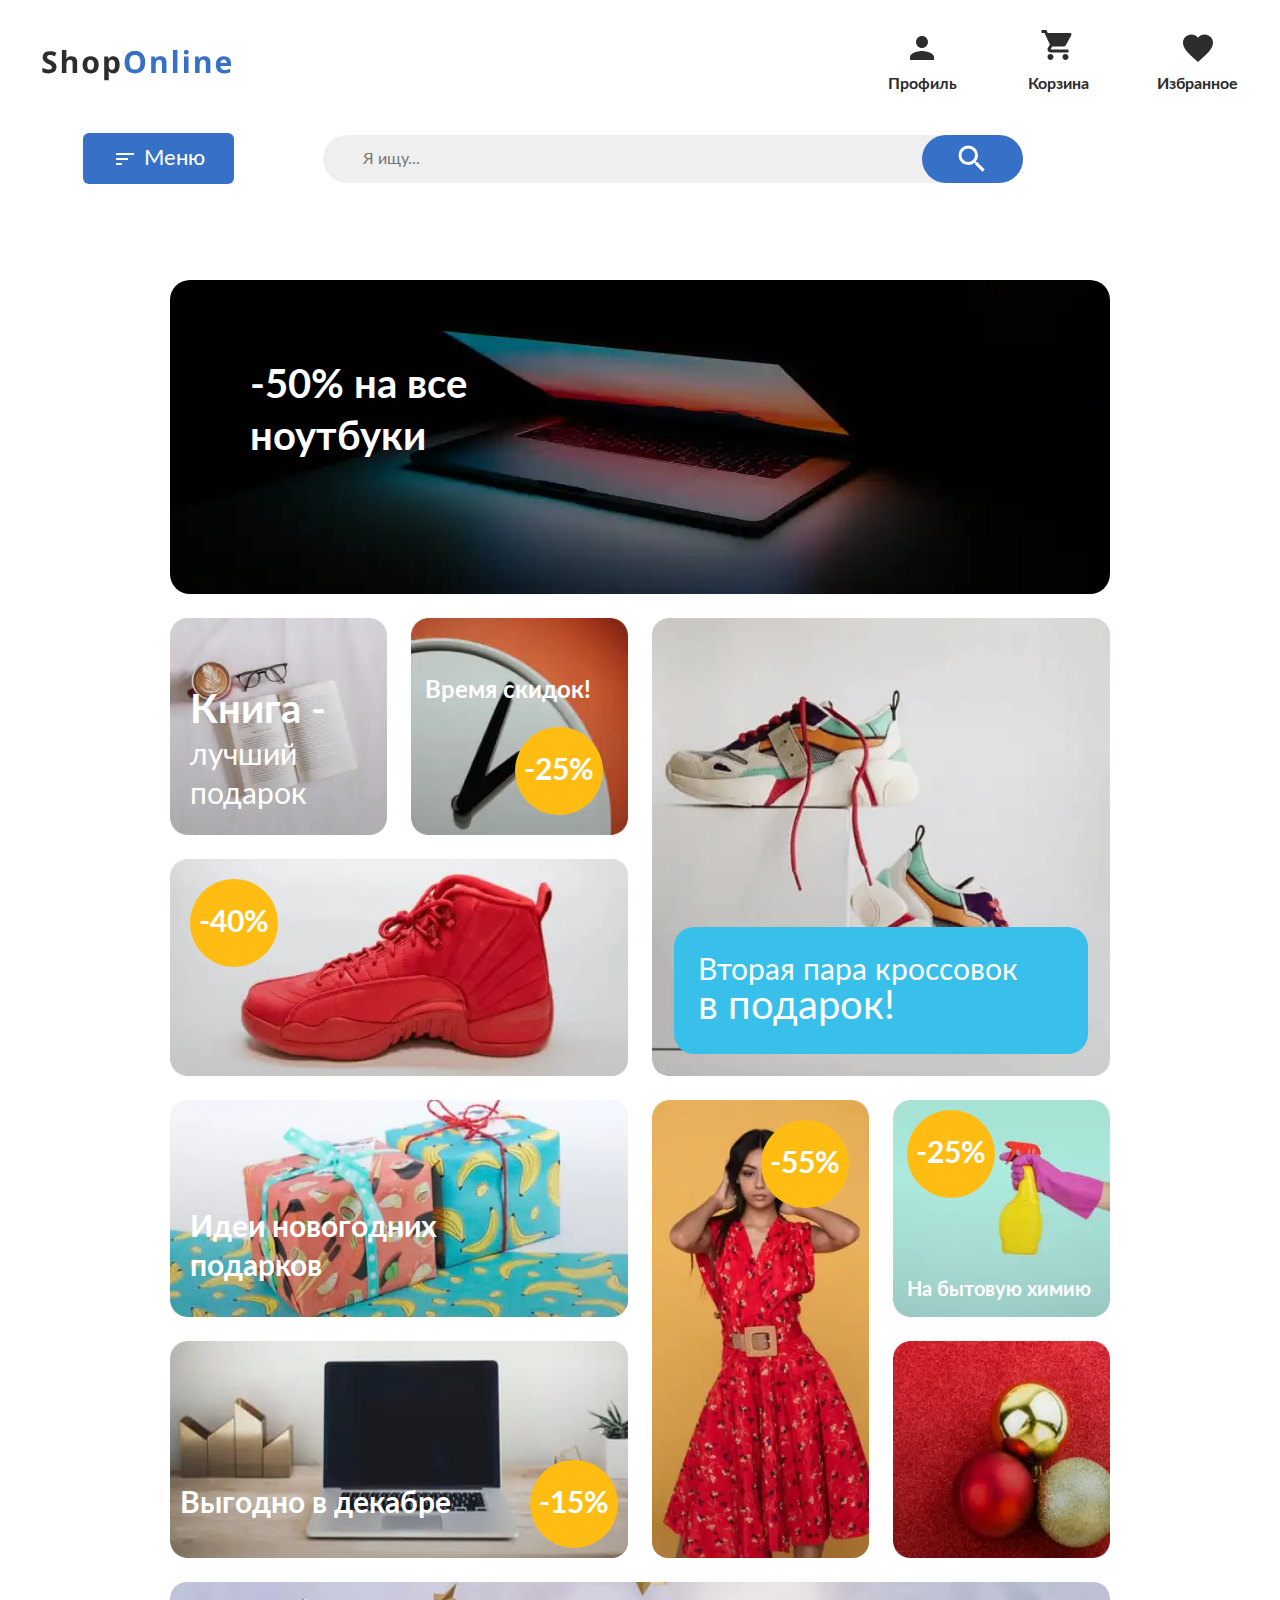
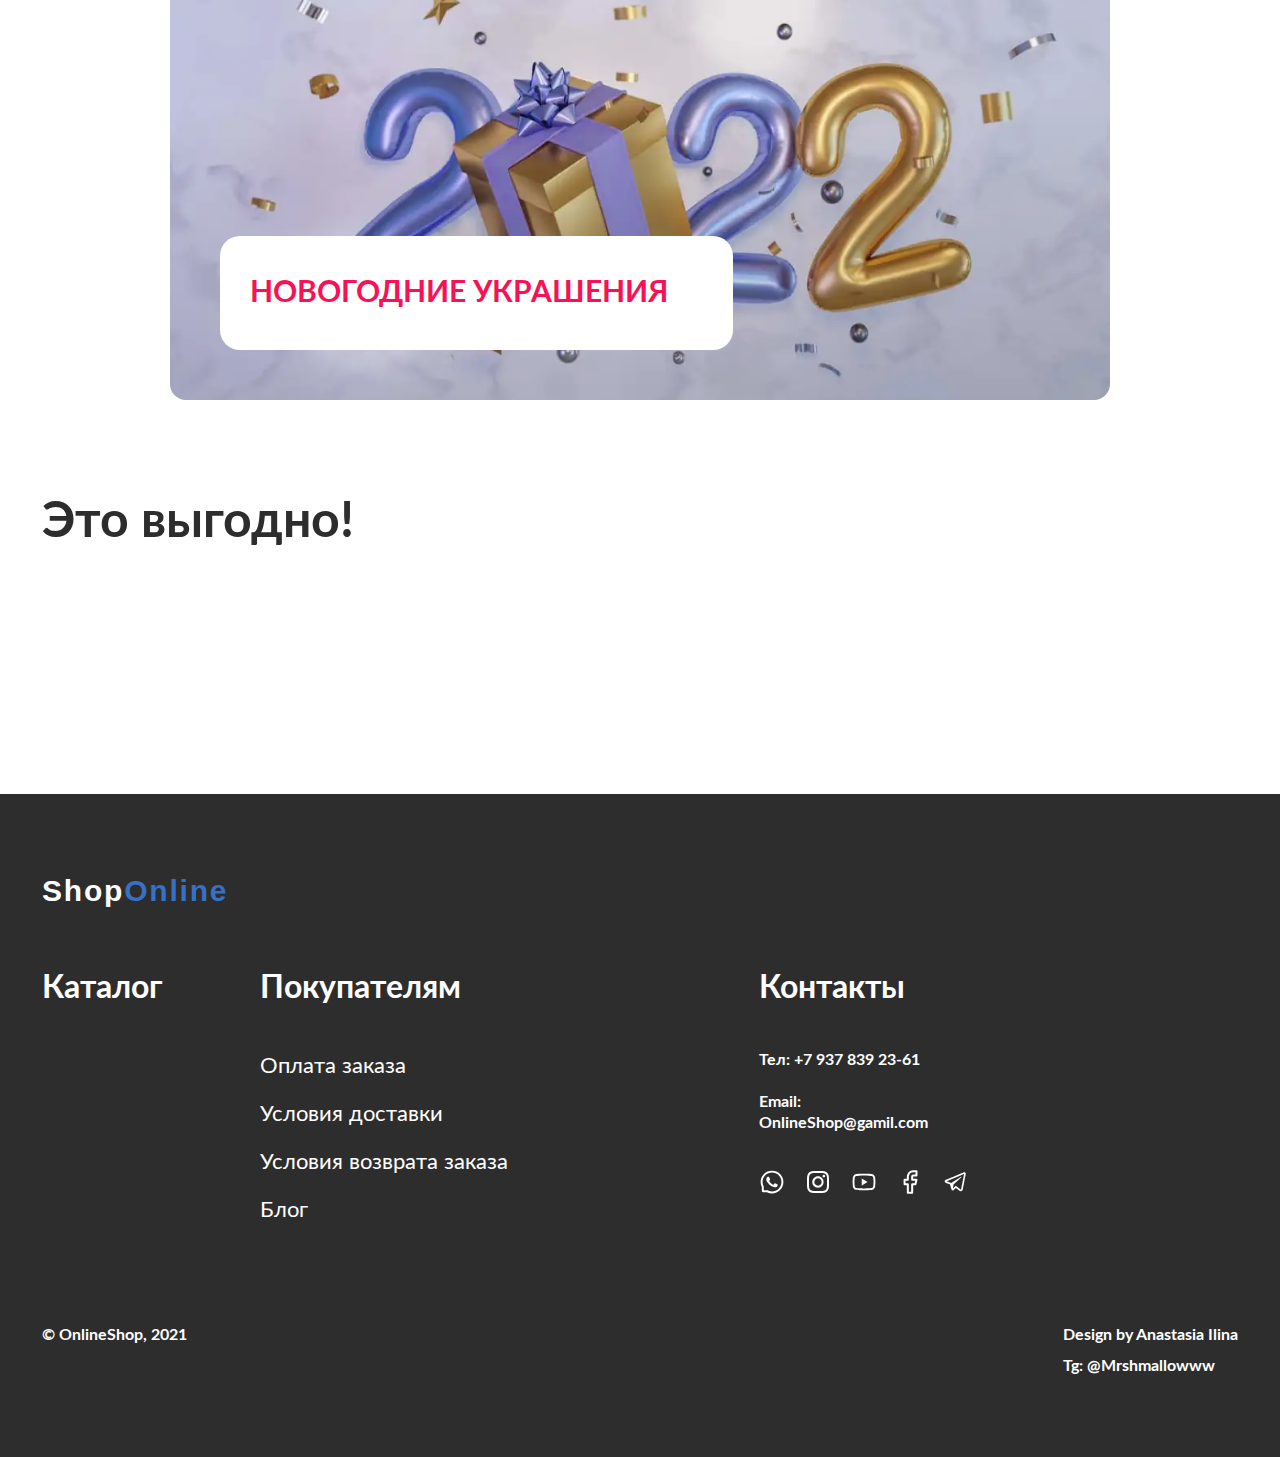
==== commit d9c6f3e9: "fix" ====
--- a/index.html
+++ b/index.html
@@ -6,4 +6,4 @@
 				document.head.append(link);
 			}
 			createLink('css/index.css');
-		})</script><title>Shop-Online</title><script type="module" src="js/index.min.js"></script></head><body><div id="wrap"><header class="header"><div class="container"><div class="header-container"><div class="header__wrapper"><a href="./" class="header__logo"><svg class="header__logo-svg" viewBox="0 0 188 31" fill="none" xmlns="http://www.w3.org/2000/svg"><path d="M14.3369 17.0527C14.3369 18.3223 14.0293 19.4258 13.4141 20.3633C12.7988 21.3008 11.9004 22.0234 10.7188 22.5312C9.54688 23.0391 8.12109 23.293 6.44141 23.293C5.69922 23.293 4.97168 23.2441 4.25879 23.1465C3.55566 23.0488 2.87695 22.9072 2.22266 22.7217C1.57812 22.5264 0.962891 22.2871 0.376953 22.0039V17.7852C1.39258 18.2344 2.44727 18.6396 3.54102 19.001C4.63477 19.3623 5.71875 19.543 6.79297 19.543C7.53516 19.543 8.13086 19.4453 8.58008 19.25C9.03906 19.0547 9.37109 18.7861 9.57617 18.4443C9.78125 18.1025 9.88379 17.7119 9.88379 17.2725C9.88379 16.7354 9.70312 16.2764 9.3418 15.8955C8.98047 15.5146 8.48242 15.1582 7.84766 14.8262C7.22266 14.4941 6.51465 14.1377 5.72363 13.7568C5.22559 13.5225 4.68359 13.2393 4.09766 12.9072C3.51172 12.5654 2.95508 12.1504 2.42773 11.6621C1.90039 11.1738 1.46582 10.583 1.12402 9.88965C0.791992 9.18652 0.625977 8.34668 0.625977 7.37012C0.625977 6.09082 0.918945 4.99707 1.50488 4.08887C2.09082 3.18066 2.92578 2.4873 4.00977 2.00879C5.10352 1.52051 6.39258 1.27637 7.87695 1.27637C8.99023 1.27637 10.0498 1.4082 11.0557 1.67188C12.0713 1.92578 13.1309 2.29688 14.2344 2.78516L12.7695 6.31543C11.7832 5.91504 10.8994 5.60742 10.1182 5.39258C9.33691 5.16797 8.54102 5.05566 7.73047 5.05566C7.16406 5.05566 6.68066 5.14844 6.28027 5.33398C5.87988 5.50977 5.57715 5.76367 5.37207 6.0957C5.16699 6.41797 5.06445 6.79395 5.06445 7.22363C5.06445 7.73145 5.21094 8.16113 5.50391 8.5127C5.80664 8.85449 6.25586 9.18652 6.85156 9.50879C7.45703 9.83105 8.20898 10.207 9.10742 10.6367C10.2012 11.1543 11.1338 11.6963 11.9053 12.2627C12.6865 12.8193 13.2871 13.4785 13.707 14.2402C14.127 14.9922 14.3369 15.9297 14.3369 17.0527ZM24.135 0.207031V4.85059C24.135 5.66113 24.1057 6.43262 24.0471 7.16504C23.9982 7.89746 23.9592 8.41504 23.9299 8.71777H24.1643C24.5158 8.15137 24.9309 7.69238 25.4094 7.34082C25.8977 6.98926 26.4348 6.73047 27.0207 6.56445C27.6066 6.39844 28.2365 6.31543 28.9104 6.31543C30.092 6.31543 31.1223 6.52539 32.0012 6.94531C32.8801 7.35547 33.5637 8.00488 34.052 8.89355C34.5402 9.77246 34.7844 10.915 34.7844 12.3213V23H30.3166V13.4346C30.3166 12.2627 30.1018 11.3789 29.6721 10.7832C29.2424 10.1875 28.5783 9.88965 27.6799 9.88965C26.7814 9.88965 26.0734 10.0996 25.5559 10.5195C25.0383 10.9297 24.6721 11.54 24.4572 12.3506C24.2424 13.1514 24.135 14.1328 24.135 15.2949V23H19.6672V0.207031H24.135ZM56.0668 14.7822C56.0668 16.1494 55.8812 17.3604 55.5102 18.415C55.1488 19.4697 54.6166 20.3633 53.9135 21.0957C53.2201 21.8184 52.3803 22.3652 51.3939 22.7363C50.4174 23.1074 49.3139 23.293 48.0834 23.293C46.9311 23.293 45.8715 23.1074 44.9047 22.7363C43.9477 22.3652 43.1127 21.8184 42.3998 21.0957C41.6967 20.3633 41.1498 19.4697 40.7592 18.415C40.3783 17.3604 40.1879 16.1494 40.1879 14.7822C40.1879 12.9658 40.5102 11.4277 41.1547 10.168C41.7992 8.9082 42.7172 7.95117 43.9086 7.29688C45.1 6.64258 46.5209 6.31543 48.1713 6.31543C49.7045 6.31543 51.0619 6.64258 52.2436 7.29688C53.435 7.95117 54.3676 8.9082 55.0414 10.168C55.725 11.4277 56.0668 12.9658 56.0668 14.7822ZM44.7436 14.7822C44.7436 15.8564 44.8607 16.7598 45.0951 17.4922C45.3295 18.2246 45.6957 18.7764 46.1937 19.1475C46.6918 19.5186 47.3412 19.7041 48.142 19.7041C48.933 19.7041 49.5727 19.5186 50.0609 19.1475C50.559 18.7764 50.9203 18.2246 51.1449 17.4922C51.3793 16.7598 51.4965 15.8564 51.4965 14.7822C51.4965 13.6982 51.3793 12.7998 51.1449 12.0869C50.9203 11.3643 50.559 10.8223 50.0609 10.4609C49.5629 10.0996 48.9135 9.91895 48.1127 9.91895C46.9311 9.91895 46.0717 10.3242 45.5346 11.1348C45.0072 11.9453 44.7436 13.1611 44.7436 14.7822ZM70.6695 6.31543C72.5152 6.31543 74.0045 7.0332 75.1373 8.46875C76.2799 9.9043 76.8512 12.0088 76.8512 14.7822C76.8512 16.6377 76.5826 18.2002 76.0455 19.4697C75.5084 20.7295 74.7662 21.6816 73.8189 22.3262C72.8717 22.9707 71.7828 23.293 70.5523 23.293C69.7613 23.293 69.0826 23.1953 68.5162 23C67.9498 22.7949 67.4664 22.5361 67.066 22.2236C66.6656 21.9014 66.3189 21.5596 66.026 21.1982H65.7916C65.8697 21.5889 65.9283 21.9893 65.9674 22.3994C66.0064 22.8096 66.026 23.21 66.026 23.6006V30.207H61.5582V6.62305H65.191L65.8209 8.74707H66.026C66.3189 8.30762 66.6754 7.90234 67.0953 7.53125C67.5152 7.16016 68.0182 6.86719 68.6041 6.65234C69.1998 6.42773 69.8883 6.31543 70.6695 6.31543ZM69.234 9.88965C68.4527 9.88965 67.8326 10.0508 67.3736 10.373C66.9146 10.6953 66.5777 11.1787 66.3629 11.8232C66.1578 12.4678 66.0455 13.2832 66.026 14.2695V14.7529C66.026 15.8076 66.1236 16.7012 66.3189 17.4336C66.524 18.166 66.8609 18.7227 67.3297 19.1035C67.8082 19.4844 68.4625 19.6748 69.2926 19.6748C69.9762 19.6748 70.5377 19.4844 70.9771 19.1035C71.4166 18.7227 71.7438 18.166 71.9586 17.4336C72.1832 16.6914 72.2955 15.7881 72.2955 14.7236C72.2955 13.1221 72.0465 11.916 71.5484 11.1055C71.0504 10.2949 70.2789 9.88965 69.234 9.88965Z" fill="#2D2D2D"/><path d="M102.133 12.2627C102.133 13.9131 101.928 15.417 101.517 16.7744C101.107 18.1221 100.482 19.2842 99.6424 20.2607C98.8123 21.2373 97.7576 21.9893 96.4783 22.5166C95.199 23.0342 93.6853 23.293 91.9373 23.293C90.1893 23.293 88.6756 23.0342 87.3963 22.5166C86.117 21.9893 85.0574 21.2373 84.2176 20.2607C83.3875 19.2842 82.7674 18.1172 82.3572 16.7598C81.9471 15.4023 81.742 13.8936 81.742 12.2334C81.742 10.0166 82.1033 8.08789 82.826 6.44727C83.5584 4.79687 84.6814 3.51758 86.1951 2.60938C87.7088 1.70117 89.6326 1.24707 91.9666 1.24707C94.2908 1.24707 96.2 1.70117 97.6941 2.60938C99.198 3.51758 100.311 4.79687 101.034 6.44727C101.766 8.09766 102.133 10.0361 102.133 12.2627ZM86.5027 12.2627C86.5027 13.7568 86.6883 15.0459 87.0594 16.1299C87.4402 17.2041 88.0311 18.0342 88.8318 18.6201C89.6326 19.1963 90.6678 19.4844 91.9373 19.4844C93.2264 19.4844 94.2713 19.1963 95.0721 18.6201C95.8728 18.0342 96.4539 17.2041 96.8152 16.1299C97.1863 15.0459 97.3719 13.7568 97.3719 12.2627C97.3719 10.0166 96.952 8.24902 96.1121 6.95996C95.2723 5.6709 93.8904 5.02637 91.9666 5.02637C90.6873 5.02637 89.6424 5.31934 88.8318 5.90527C88.0311 6.48145 87.4402 7.31152 87.0594 8.39551C86.6883 9.46973 86.5027 10.7588 86.5027 12.2627ZM117.321 6.31543C119.069 6.31543 120.476 6.79395 121.54 7.75098C122.604 8.69824 123.137 10.2217 123.137 12.3213V23H118.669V13.4346C118.669 12.2627 118.454 11.3789 118.024 10.7832C117.604 10.1875 116.94 9.88965 116.032 9.88965C114.665 9.88965 113.732 10.3535 113.234 11.2812C112.736 12.209 112.487 13.5469 112.487 15.2949V23H108.02V6.62305H111.433L112.033 8.71777H112.282C112.634 8.15137 113.068 7.69238 113.586 7.34082C114.113 6.98926 114.694 6.73047 115.329 6.56445C115.974 6.39844 116.638 6.31543 117.321 6.31543ZM134.004 23H129.536V0.207031H134.004V23ZM144.974 6.62305V23H140.506V6.62305H144.974ZM142.747 0.207031C143.412 0.207031 143.983 0.363281 144.461 0.675781C144.94 0.978516 145.179 1.5498 145.179 2.38965C145.179 3.21973 144.94 3.7959 144.461 4.11816C143.983 4.43066 143.412 4.58691 142.747 4.58691C142.074 4.58691 141.497 4.43066 141.019 4.11816C140.55 3.7959 140.316 3.21973 140.316 2.38965C140.316 1.5498 140.55 0.978516 141.019 0.675781C141.497 0.363281 142.074 0.207031 142.747 0.207031ZM160.778 6.31543C162.526 6.31543 163.932 6.79395 164.997 7.75098C166.061 8.69824 166.593 10.2217 166.593 12.3213V23H162.126V13.4346C162.126 12.2627 161.911 11.3789 161.481 10.7832C161.061 10.1875 160.397 9.88965 159.489 9.88965C158.122 9.88965 157.189 10.3535 156.691 11.2812C156.193 12.209 155.944 13.5469 155.944 15.2949V23H151.476V6.62305H154.889L155.49 8.71777H155.739C156.09 8.15137 156.525 7.69238 157.043 7.34082C157.57 6.98926 158.151 6.73047 158.786 6.56445C159.43 6.39844 160.094 6.31543 160.778 6.31543ZM179.746 6.31543C181.26 6.31543 182.563 6.6084 183.657 7.19434C184.751 7.77051 185.596 8.61035 186.191 9.71387C186.787 10.8174 187.085 12.165 187.085 13.7568V15.9248H176.523C176.572 17.1846 176.948 18.1758 177.651 18.8984C178.364 19.6113 179.35 19.9678 180.61 19.9678C181.655 19.9678 182.612 19.8604 183.481 19.6455C184.35 19.4307 185.244 19.1084 186.162 18.6787V22.1357C185.351 22.5361 184.502 22.8291 183.613 23.0146C182.734 23.2002 181.665 23.293 180.405 23.293C178.764 23.293 177.309 22.9902 176.04 22.3848C174.78 21.7793 173.789 20.8564 173.066 19.6162C172.353 18.376 171.997 16.8135 171.997 14.9287C171.997 13.0146 172.319 11.4229 172.964 10.1533C173.618 8.87402 174.526 7.91699 175.688 7.28223C176.85 6.6377 178.203 6.31543 179.746 6.31543ZM179.775 9.49414C178.906 9.49414 178.183 9.77246 177.607 10.3291C177.041 10.8857 176.714 11.7598 176.626 12.9512H182.895C182.886 12.2871 182.763 11.6963 182.529 11.1787C182.304 10.6611 181.963 10.251 181.504 9.94824C181.054 9.64551 180.478 9.49414 179.775 9.49414Z" fill="#3670C7"/></svg> </a><button class="header__btn" aria-label="Кнопка меню"><div class="header__btn-icon"></div><p class="header__btn-text">Меню</p></button><form class="header__form"><label class="header__label" for="header__input"><input class="header__input" id="header__input" type="text" placeholder="Я ищу..."> <button class="header__input-btn" aria-label="Кнопка поиска"></button></label></form><ul class="header-panel"><li class="header-panel__item" tabindex="0"><a href="#" class="header-panel__link header-panel__link-profile"><div class="header-icon header-icon-profile"></div><p class="header-panel__text">Профиль</p></a></li><li class="header-panel__item" tabindex="0"><a href="#" class="header-panel__link header-panel__link-basket"><div class="header-icon header-icon-basket"></div><p class="header-panel__text">Корзина</p></a></li><li class="header-panel__item" tabindex="0"><a href="#" class="header-panel__link header-panel__link-favorites"><div class="header-icon header-icon-favorites"></div><p class="header-panel__text">Избранное</p></a></li></ul></div></div></div><div class="menu"><div class="menu-wrapper"><div class="menu-wrapper-content menu-catalog"><h2 class="menu-title">Каталог</h2><ul class="menu-list menu-list-categories"></ul></div><div class="menu-wrapper-content"><h2 class="menu-title">Покупателям</h2><ul class="menu-list menu-list-buyers"><li class="menu-item menu-item-buyers"><a href="#" class="menu-link menu-link-buyers">Оплата заказа</a></li><li class="menu-item menu-item-buyers"><a href="#" class="menu-link menu-link-buyers">Условия доставки</a></li><li class="menu-item menu-item-buyers"><a href="#" class="menu-link menu-link-buyers">Условия возврата заказа</a></li><li class="menu-item menu-item-buyers"><a href="#" class="menu-link menu-link-buyers">Блог</a></li></ul></div><div class="menu-wrapper-content"><h2 class="menu-title">Связаться с нами</h2><ul class="menu-list menu-list-connection"><li class="menu-item menu-item-connection"><a href="#" class="menu-link menu-link-connection">Контакты</a></li></ul></div></div></div></header><main class="main"><div class="section-wrapper"><div class="section-goods"><div class="container"><ul class="section-container section-products"><li class="laptop-disconts" tabindex="0"><picture class="laptop-disconts-image-wrapper"><source media="(max-width: 1920px)" srcset="img/laptop1024.webp" type="image/webp"><source media="(max-width: 768px)" srcset="img/laptop768.webp" type="image/webp"><source media="(max-width: 320px)" srcset="img/laptop320.webp" type="image/webp"><source srcset="img/laptop.avif" type="image/avif"><img class="laptop-disconts-image" src="img/laptop.webp" alt="макбук" width="1770" height="480"></picture><h1 class="laptop-disconts__title">-50% на все ноутбуки</h1><div class="disconts-timer timer" data-timer-deadline="2023/11/29 22:32"></div></li><li class="book" tabindex="0"><h1 class="visually-hidden">Книга - лучший подарок</h1><p class="book__text"><span class="book__span">Книга -</span> лучший подарок</p></li><li class="watch" tabindex="0"><h1 class="visually-hidden">Время скидок!</h1><p class="watch__text">Время скидок!</p><p class="sale watch__sale">-25%</p></li><li class="sneakers" tabindex="0"><h1 class="visually-hidden">Скидка на кросовки</h1><p class="sale sneakers__text">-40%</p></li><li class="sneakers-green" tabindex="0"><p class="sneakers-green__text">Вторая пара кроссовок<br><span class="sneakers-green__span">в подарок!</span></p></li><li class="present" tabindex="0"><p class="present__text">Идеи новогодних подарков</p></li><li class="macbook" tabindex="0"><p class="macbook__text">Выгодно в декабре</p><p class="sale macbook__sale">-15%</p></li><li class="newyears-decor" tabindex="0"><p class="newyears-decor__text">Новогодние украшения</p></li><li class="dresses" tabindex="0"><h1 class="visually-hidden">Скидка на платья</h1><p class="sale dresses__sale">-55%</p></li><li class="him" tabindex="0"><p class="sale him__sale">-25%</p><p class="him__text">На бытовую химию</p></li><li class="balloons" tabindex="0"><h1 class="visually-hidden">Новогодние игрушки</h1></li></ul></div></div><div class="section-sale"><div class="container"><h2 class="section-sale-title">Это выгодно!</h2><ul class="section-sale-list"></ul></div></div></div></main><footer class="footer"><div class="container"><div class="footer-wrapper"><div class="footer-wrapper-top"><div class="footer-content-left"><p class="footer__logo">Shop<span class="footer__logo-span">Online</span></p></div><div class="footer-content-wrapper"><div class="footer-content-center"><div class="footer-content-center__wrapper footer-content-center__catalog"><div class="footer-title-wrapper"><h2 class="footer-title">Каталог</h2><button class="footer-title-btn"></button></div><ul class="footer-content-list"><li class="footer-content-item"><a href="#" class="footer-content-link">Смартфоны</a></li><li class="footer-content-item"><a href="#" class="footer-content-link">Ноутбуки</a></li><li class="footer-content-item"><a href="#" class="footer-content-link">Ювелирные изделия</a></li><li class="footer-content-item"><a href="#" class="footer-content-link">Одежда</a></li><li class="footer-content-item"><a href="#" class="footer-content-link">Бытовая техника</a></li><li class="footer-content-item"><a href="#" class="footer-content-link">Бытовая химия</a></li><li class="footer-content-item"><a href="#" class="footer-content-link">Книги и журналы</a></li><li class="footer-content-item"><a href="#" class="footer-content-link">Домашний текстиль</a></li><li class="footer-content-item"><a href="#" class="footer-content-link">Электроника</a></li><li class="footer-content-item"><a href="#" class="footer-content-link">Косметика</a></li></ul></div><div class="footer-content-center__wrapper"><div class="footer-title-wrapper"><h2 class="footer-title">Покупателям</h2><button class="footer-title-btn"></button></div><ul class="footer-content-list-buyers"><li class="footer-content-item-buyers"><a href="#" class="footer-content-link-buyers">Оплата заказа</a></li><li class="footer-content-item-buyers"><a href="#" class="footer-content-link-buyers">Условия доставки</a></li><li class="footer-content-item-buyers"><a href="#" class="footer-content-link-buyers">Условия возврата заказа</a></li><li class="footer-content-item-buyers"><a href="#" class="footer-content-link-buyers">Блог</a></li></ul></div></div><div class="footer-content-right"><div class="footer-content-contacts"><h2 class="footer-title">Контакты</h2><p class="footer-contact footer-phone">Тел: <a href="tel:+79378392361" class="footer-phone">+7 937 839 23-61</a></p><p class="footer-contact footer-email">Email: <a href="email:OnlineShop@gamil.com" class="footer-phone">OnlineShop@gamil.com</a></p><ul class="footer-social"><li class="footer-social-item"><a href="#" class="footer-social-link"><svg width="26" height="26" viewBox="0 0 26 26" fill="none" xmlns="http://www.w3.org/2000/svg"><path d="M18.1162 15.2318C17.8395 15.0896 16.4608 14.4143 16.2043 14.3229C15.9479 14.2264 15.76 14.1807 15.5746 14.465C15.3867 14.7469 14.8535 15.374 14.686 15.5645C14.5235 15.7523 14.3584 15.7752 14.0817 15.6355C12.4363 14.8129 11.3572 14.168 10.2731 12.3068C9.98616 11.8117 10.56 11.8473 11.0957 10.7783C11.1871 10.5904 11.1414 10.4305 11.0703 10.2883C10.9992 10.1461 10.4406 8.76992 10.2071 8.20879C9.98108 7.66289 9.74748 7.73906 9.57737 7.72891C9.41487 7.71875 9.22952 7.71875 9.04163 7.71875C8.85373 7.71875 8.55159 7.78984 8.29514 8.0666C8.0387 8.34844 7.31506 9.02637 7.31506 10.4025C7.31506 11.7787 8.31799 13.1117 8.4551 13.2996C8.59729 13.4875 10.428 16.3109 13.2387 17.5271C15.016 18.2939 15.7117 18.36 16.6004 18.2279C17.1412 18.1467 18.2559 17.5525 18.4869 16.8949C18.718 16.2398 18.718 15.6787 18.6494 15.5619C18.5809 15.4375 18.393 15.3664 18.1162 15.2318Z" fill="white"/><path d="M23.4914 8.59219C22.9176 7.22871 22.0949 6.00488 21.0463 4.95371C19.9977 3.90508 18.7738 3.07988 17.4078 2.50859C16.0113 1.92207 14.5285 1.625 13 1.625H12.9492C11.4106 1.63262 9.92014 1.9373 8.51858 2.53652C7.16526 3.11543 5.95158 3.93809 4.91311 4.98672C3.87463 6.03535 3.05959 7.2541 2.49592 8.6125C1.91194 10.0191 1.6174 11.5146 1.62502 13.0533C1.63264 14.8154 2.05412 16.5648 2.84377 18.1289V21.9883C2.84377 22.6332 3.36682 23.1562 4.01174 23.1562H7.87365C9.43772 23.9459 11.1871 24.3674 12.9492 24.375H13.0026C14.5235 24.375 15.9987 24.0805 17.3875 23.5041C18.7459 22.9379 19.9672 22.1254 21.0133 21.0869C22.0619 20.0484 22.8871 18.8348 23.4635 17.4814C24.0627 16.0799 24.3674 14.5895 24.375 13.0508C24.3826 11.5045 24.083 10.0039 23.4914 8.59219ZM19.6549 19.7133C17.875 21.4754 15.5137 22.4453 13 22.4453H12.9569C11.4258 22.4377 9.9049 22.0568 8.56174 21.3408L8.34846 21.2266H4.77346V17.6516L4.6592 17.4383C3.94319 16.0951 3.56233 14.5742 3.55471 13.0432C3.54455 10.5117 4.51194 8.13516 6.28674 6.34512C8.05901 4.55508 10.428 3.56484 12.9594 3.55469H13.0026C14.2721 3.55469 15.5035 3.80098 16.6639 4.28848C17.7963 4.76328 18.8119 5.44629 19.6854 6.31973C20.5563 7.19062 21.2418 8.20879 21.7166 9.34121C22.2092 10.5143 22.4555 11.7584 22.4504 13.0432C22.4352 15.5721 21.4424 17.941 19.6549 19.7133Z" fill="white"/></svg></a></li><li class="footer-social-item"><a href="#" class="footer-social-link"><svg width="26" height="26" viewBox="0 0 26 26" fill="none" xmlns="http://www.w3.org/2000/svg"><path d="M13 2C10.0149 2 9.6395 2.01375 8.46663 2.066C7.29375 2.121 6.49487 2.30525 5.795 2.5775C5.06088 2.85363 4.39593 3.28676 3.84663 3.84663C3.2871 4.39621 2.85402 5.06108 2.5775 5.795C2.30525 6.4935 2.11963 7.29375 2.066 8.4625C2.01375 9.63812 2 10.0121 2 13.0014C2 15.9879 2.01375 16.3619 2.066 17.5347C2.121 18.7063 2.30525 19.5051 2.5775 20.205C2.85938 20.9282 3.23475 21.5415 3.84663 22.1534C4.45713 22.7652 5.07037 23.142 5.79363 23.4225C6.49487 23.6947 7.29238 23.8804 8.46388 23.934C9.63813 23.9862 10.0121 24 13 24C15.9879 24 16.3605 23.9862 17.5347 23.934C18.7049 23.879 19.5065 23.6947 20.2064 23.4225C20.94 23.1462 21.6045 22.7131 22.1534 22.1534C22.7652 21.5415 23.1406 20.9282 23.4225 20.205C23.6934 19.5051 23.879 18.7063 23.934 17.5347C23.9862 16.3619 24 15.9879 24 13C24 10.0121 23.9862 9.63813 23.934 8.46388C23.879 7.29375 23.6934 6.4935 23.4225 5.795C23.146 5.06106 22.7129 4.39618 22.1534 3.84663C21.6042 3.28655 20.9392 2.85339 20.205 2.5775C19.5037 2.30525 18.7035 2.11963 17.5334 2.066C16.3591 2.01375 15.9865 2 12.9973 2H13.0014H13ZM12.0141 3.98275H13.0014C15.9384 3.98275 16.2863 3.99238 17.4454 4.046C18.5179 4.09413 19.1009 4.27425 19.4886 4.42412C20.0015 4.6235 20.3686 4.86275 20.7536 5.24775C21.1386 5.63275 21.3765 5.9985 21.5759 6.51275C21.7271 6.89913 21.9059 7.48213 21.954 8.55463C22.0076 9.71375 22.0186 10.0616 22.0186 12.9973C22.0186 15.9329 22.0076 16.2821 21.954 17.4412C21.9059 18.5138 21.7257 19.0954 21.5759 19.4831C21.3995 19.9607 21.118 20.3926 20.7522 20.7467C20.3672 21.1318 20.0015 21.3696 19.4873 21.569C19.1023 21.7203 18.5192 21.899 17.4454 21.9485C16.2863 22.0007 15.9384 22.0131 13.0014 22.0131C10.0644 22.0131 9.71513 22.0007 8.556 21.9485C7.4835 21.899 6.90188 21.7203 6.51412 21.569C6.03631 21.3929 5.60405 21.1119 5.24913 20.7467C4.88303 20.392 4.60112 19.9598 4.42412 19.4818C4.27425 19.0954 4.09413 18.5124 4.046 17.4399C3.99375 16.2808 3.98275 15.9329 3.98275 12.9945C3.98275 10.0575 3.99375 9.711 4.046 8.55187C4.0955 7.47937 4.27425 6.89638 4.4255 6.50863C4.62488 5.99575 4.86412 5.62862 5.24913 5.24362C5.63412 4.85862 5.99988 4.62075 6.51412 4.42138C6.90188 4.27013 7.4835 4.09138 8.556 4.04188C9.57075 3.99513 9.964 3.98138 12.0141 3.98V3.98275ZM18.8726 5.80875C18.6993 5.80875 18.5276 5.84289 18.3675 5.90923C18.2073 5.97557 18.0618 6.0728 17.9392 6.19537C17.8167 6.31794 17.7194 6.46346 17.6531 6.62361C17.5868 6.78376 17.5526 6.95541 17.5526 7.12875C17.5526 7.30209 17.5868 7.47374 17.6531 7.63389C17.7194 7.79404 17.8167 7.93956 17.9392 8.06213C18.0618 8.1847 18.2073 8.28193 18.3675 8.34827C18.5276 8.41461 18.6993 8.44875 18.8726 8.44875C19.2227 8.44875 19.5585 8.30968 19.806 8.06213C20.0536 7.81458 20.1926 7.47884 20.1926 7.12875C20.1926 6.77866 20.0536 6.44292 19.806 6.19537C19.5585 5.94782 19.2227 5.80875 18.8726 5.80875ZM13.0014 7.3515C12.2521 7.33981 11.508 7.47729 10.8123 7.75594C10.1167 8.0346 9.48346 8.44885 8.94946 8.97458C8.41546 9.50032 7.99138 10.127 7.70191 10.8182C7.41244 11.5094 7.26336 12.2513 7.26336 13.0007C7.26336 13.7501 7.41244 14.4919 7.70191 15.1831C7.99138 15.8743 8.41546 16.5011 8.94946 17.0268C9.48346 17.5525 10.1167 17.9668 10.8123 18.2454C11.508 18.5241 12.2521 18.6616 13.0014 18.6499C14.4844 18.6267 15.8988 18.0214 16.9393 16.9645C17.9799 15.9076 18.5631 14.4839 18.5631 13.0007C18.5631 11.5175 17.9799 10.0938 16.9393 9.03691C15.8988 7.97999 14.4844 7.37464 13.0014 7.3515ZM13.0014 9.33288C13.974 9.33288 14.9067 9.71923 15.5944 10.407C16.2821 11.0947 16.6685 12.0274 16.6685 13C16.6685 13.9726 16.2821 14.9053 15.5944 15.593C14.9067 16.2808 13.974 16.6671 13.0014 16.6671C12.0288 16.6671 11.096 16.2808 10.4083 15.593C9.72061 14.9053 9.33425 13.9726 9.33425 13C9.33425 12.0274 9.72061 11.0947 10.4083 10.407C11.096 9.71923 12.0288 9.33288 13.0014 9.33288Z" fill="white"/></svg></a></li><li class="footer-social-item"><a href="#" class="footer-social-link"><svg width="26" height="26" viewBox="0 0 26 26" fill="none" xmlns="http://www.w3.org/2000/svg"><path d="M24.375 12.9291C24.375 12.8732 24.375 12.8097 24.3725 12.7361C24.3699 12.5304 24.3648 12.2994 24.3598 12.0531C24.3395 11.3447 24.3039 10.6388 24.248 9.97358C24.1719 9.05698 24.0602 8.29272 23.9078 7.7189C23.747 7.12006 23.4319 6.5739 22.9939 6.13502C22.5559 5.69614 22.0104 5.3799 21.4119 5.21792C20.6934 5.02495 19.2867 4.90562 17.3062 4.83198C16.3643 4.79644 15.3562 4.77358 14.3482 4.76089C13.9953 4.75581 13.6678 4.75327 13.3732 4.75073H12.6268C12.3322 4.75327 12.0047 4.75581 11.6518 4.76089C10.6438 4.77358 9.63574 4.79644 8.69375 4.83198C6.71328 4.90815 5.3041 5.02749 4.58809 5.21792C3.98938 5.3795 3.44365 5.69561 3.0056 6.13455C2.56755 6.57349 2.25255 7.11986 2.09219 7.7189C1.9373 8.29272 1.82812 9.05698 1.75195 9.97358C1.69609 10.6388 1.66055 11.3447 1.64023 12.0531C1.63262 12.2994 1.63008 12.5304 1.62754 12.7361C1.62754 12.8097 1.625 12.8732 1.625 12.9291V13.0712C1.625 13.1271 1.625 13.1906 1.62754 13.2642C1.63008 13.4699 1.63516 13.7009 1.64023 13.9472C1.66055 14.6556 1.69609 15.3615 1.75195 16.0267C1.82812 16.9433 1.93984 17.7076 2.09219 18.2814C2.41719 19.4976 3.37187 20.4574 4.58809 20.7824C5.3041 20.9753 6.71328 21.0947 8.69375 21.1683C9.63574 21.2039 10.6438 21.2267 11.6518 21.2394C12.0047 21.2445 12.3322 21.247 12.6268 21.2496H13.3732C13.6678 21.247 13.9953 21.2445 14.3482 21.2394C15.3562 21.2267 16.3643 21.2039 17.3062 21.1683C19.2867 21.0921 20.6959 20.9728 21.4119 20.7824C22.6281 20.4574 23.5828 19.5001 23.9078 18.2814C24.0627 17.7076 24.1719 16.9433 24.248 16.0267C24.3039 15.3615 24.3395 14.6556 24.3598 13.9472C24.3674 13.7009 24.3699 13.4699 24.3725 13.2642C24.3725 13.1906 24.375 13.1271 24.375 13.0712V12.9291ZM22.5469 13.0611C22.5469 13.1144 22.5469 13.1728 22.5443 13.2414C22.5418 13.4394 22.5367 13.6578 22.5316 13.8939C22.5139 14.5693 22.4783 15.2447 22.425 15.8718C22.3564 16.6894 22.26 17.3597 22.1406 17.8091C21.9832 18.3957 21.5211 18.8603 20.9371 19.0152C20.4039 19.1574 19.0607 19.2716 17.2352 19.3402C16.3109 19.3757 15.3156 19.3986 14.3229 19.4113C13.975 19.4164 13.6525 19.4189 13.3631 19.4189H12.6369L11.6771 19.4113C10.6844 19.3986 9.6916 19.3757 8.76484 19.3402C6.93926 19.2691 5.59355 19.1574 5.06289 19.0152C4.47891 18.8578 4.0168 18.3957 3.85938 17.8091C3.74004 17.3597 3.64355 16.6894 3.575 15.8718C3.52168 15.2447 3.48867 14.5693 3.46836 13.8939C3.46074 13.6578 3.4582 13.4369 3.45566 13.2414C3.45566 13.1728 3.45312 13.1119 3.45312 13.0611V12.9392C3.45312 12.8859 3.45313 12.8275 3.45566 12.7589C3.4582 12.5609 3.46328 12.3425 3.46836 12.1064C3.48613 11.431 3.52168 10.7556 3.575 10.1285C3.64355 9.31089 3.74004 8.64057 3.85938 8.19116C4.0168 7.60464 4.47891 7.13999 5.06289 6.98511C5.59609 6.84292 6.93926 6.72866 8.76484 6.66011C9.68906 6.62456 10.6844 6.60171 11.6771 6.58901C12.025 6.58393 12.3475 6.5814 12.6369 6.5814H13.3631L14.3229 6.58901C15.3156 6.60171 16.3084 6.62456 17.2352 6.66011C19.0607 6.7312 20.4064 6.84292 20.9371 6.98511C21.5211 7.14253 21.9832 7.60464 22.1406 8.19116C22.26 8.64057 22.3564 9.31089 22.425 10.1285C22.4783 10.7556 22.5113 11.431 22.5316 12.1064C22.5393 12.3425 22.5418 12.5634 22.5443 12.7589C22.5443 12.8275 22.5469 12.8884 22.5469 12.9392V13.0611ZM10.7402 16.4025L16.6309 12.9748L10.7402 9.5978V16.4025Z" fill="white"/></svg></a></li><li class="footer-social-item"><a href="#" class="footer-social-link"><svg width="26" height="26" viewBox="0 0 26 26" fill="none" xmlns="http://www.w3.org/2000/svg"><path d="M19.5 2.1665H16.25C14.8135 2.1665 13.4357 2.73719 12.4199 3.75301C11.4041 4.76883 10.8334 6.14658 10.8334 7.58317V10.8332H7.58337V15.1665H10.8334V23.8332H15.1667V15.1665H18.4167L19.5 10.8332H15.1667V7.58317C15.1667 7.29585 15.2808 7.0203 15.484 6.81714C15.6872 6.61397 15.9627 6.49984 16.25 6.49984H19.5V2.1665Z" stroke="white" stroke-width="2" stroke-linecap="round" stroke-linejoin="round"/></svg></a></li><li class="footer-social-item"><a href="#" class="footer-social-link"><svg width="26" height="26" viewBox="0 0 26 26" fill="none" xmlns="http://www.w3.org/2000/svg"><path d="M21.1818 3.24682C20.921 3.26579 20.665 3.32698 20.4238 3.428H20.4205C20.1889 3.51982 19.088 3.98294 17.4143 4.68494L11.4164 7.211C7.11257 9.02288 2.88188 10.8071 2.88188 10.8071L2.93226 10.7876C2.93226 10.7876 2.64057 10.8835 2.33588 11.0923C2.14765 11.2121 1.98567 11.3688 1.85976 11.553C1.71026 11.7724 1.59001 12.1079 1.63469 12.4549C1.70782 13.0415 2.08807 13.3933 2.36107 13.5875C2.63732 13.7841 2.90057 13.8759 2.90057 13.8759H2.90707L6.87451 15.2125C7.05244 15.7837 8.0835 19.1734 8.33132 19.9543C8.47757 20.4206 8.61975 20.7123 8.79769 20.9349C8.88382 21.0487 8.98457 21.1438 9.10563 21.2201C9.16857 21.2567 9.23567 21.2857 9.3055 21.3063L9.26488 21.2965C9.27707 21.2998 9.28682 21.3095 9.29575 21.3128C9.32825 21.3217 9.35019 21.3249 9.39163 21.3314C10.0197 21.5216 10.5243 21.1316 10.5243 21.1316L10.5527 21.1088L12.8951 18.976L16.8211 21.9879L16.9105 22.0261C17.7287 22.3853 18.5574 22.1854 18.9954 21.8328C19.4366 21.4777 19.608 21.0235 19.608 21.0235L19.6364 20.9504L22.6703 5.40807C22.7564 5.02457 22.7784 4.66544 22.6833 4.31688C22.5853 3.96411 22.3589 3.66071 22.0488 3.46619C21.7883 3.30785 21.4862 3.23142 21.1818 3.24682ZM21.0998 4.91244C21.0965 4.96363 21.1063 4.95794 21.0835 5.05625V5.06519L18.0781 20.4458C18.0651 20.4678 18.0431 20.5157 17.983 20.5636C17.9196 20.614 17.8693 20.6457 17.6052 20.5409L12.8033 16.8594L9.90269 19.5033L10.5121 15.6114L18.3576 8.29894C18.6809 7.99832 18.5729 7.93494 18.5729 7.93494C18.5956 7.56607 18.0846 7.82688 18.0846 7.82688L8.19157 13.9556L8.18832 13.9393L3.44657 12.3428V12.3395L3.43438 12.3371C3.44269 12.3343 3.45083 12.331 3.45876 12.3273L3.48476 12.3143L3.50994 12.3054C3.50994 12.3054 7.74388 10.5211 12.0477 8.70925C14.2024 7.80169 16.3734 6.88763 18.0431 6.18238C19.7128 5.48119 20.947 4.96688 21.0169 4.93925C21.0835 4.91325 21.0518 4.91325 21.0998 4.91325V4.91244Z" fill="white"/></svg></a></li></ul></div></div></div></div><div class="footer-wrapper-bottom"><p class="footer-copyright">© OnlineShop, 2021</p><div class="footer-developer-wrapper"><p class="footer-developer">Design by Anastasia Ilina</p><a href="#" class="footer-developer-social">Tg: @Mrshmallowww</a></div></div></div></div></footer></div></body></html>+		})</script><title>Shop-Online</title><script type="module" src="js/index.min.js"></script></head><body><div id="wrap"><header class="header"><div class="container"><div class="header-container"><div class="header__wrapper"><a href="./" class="header__logo"><svg class="header__logo-svg" viewBox="0 0 188 31" fill="none" xmlns="http://www.w3.org/2000/svg"><path d="M14.3369 17.0527C14.3369 18.3223 14.0293 19.4258 13.4141 20.3633C12.7988 21.3008 11.9004 22.0234 10.7188 22.5312C9.54688 23.0391 8.12109 23.293 6.44141 23.293C5.69922 23.293 4.97168 23.2441 4.25879 23.1465C3.55566 23.0488 2.87695 22.9072 2.22266 22.7217C1.57812 22.5264 0.962891 22.2871 0.376953 22.0039V17.7852C1.39258 18.2344 2.44727 18.6396 3.54102 19.001C4.63477 19.3623 5.71875 19.543 6.79297 19.543C7.53516 19.543 8.13086 19.4453 8.58008 19.25C9.03906 19.0547 9.37109 18.7861 9.57617 18.4443C9.78125 18.1025 9.88379 17.7119 9.88379 17.2725C9.88379 16.7354 9.70312 16.2764 9.3418 15.8955C8.98047 15.5146 8.48242 15.1582 7.84766 14.8262C7.22266 14.4941 6.51465 14.1377 5.72363 13.7568C5.22559 13.5225 4.68359 13.2393 4.09766 12.9072C3.51172 12.5654 2.95508 12.1504 2.42773 11.6621C1.90039 11.1738 1.46582 10.583 1.12402 9.88965C0.791992 9.18652 0.625977 8.34668 0.625977 7.37012C0.625977 6.09082 0.918945 4.99707 1.50488 4.08887C2.09082 3.18066 2.92578 2.4873 4.00977 2.00879C5.10352 1.52051 6.39258 1.27637 7.87695 1.27637C8.99023 1.27637 10.0498 1.4082 11.0557 1.67188C12.0713 1.92578 13.1309 2.29688 14.2344 2.78516L12.7695 6.31543C11.7832 5.91504 10.8994 5.60742 10.1182 5.39258C9.33691 5.16797 8.54102 5.05566 7.73047 5.05566C7.16406 5.05566 6.68066 5.14844 6.28027 5.33398C5.87988 5.50977 5.57715 5.76367 5.37207 6.0957C5.16699 6.41797 5.06445 6.79395 5.06445 7.22363C5.06445 7.73145 5.21094 8.16113 5.50391 8.5127C5.80664 8.85449 6.25586 9.18652 6.85156 9.50879C7.45703 9.83105 8.20898 10.207 9.10742 10.6367C10.2012 11.1543 11.1338 11.6963 11.9053 12.2627C12.6865 12.8193 13.2871 13.4785 13.707 14.2402C14.127 14.9922 14.3369 15.9297 14.3369 17.0527ZM24.135 0.207031V4.85059C24.135 5.66113 24.1057 6.43262 24.0471 7.16504C23.9982 7.89746 23.9592 8.41504 23.9299 8.71777H24.1643C24.5158 8.15137 24.9309 7.69238 25.4094 7.34082C25.8977 6.98926 26.4348 6.73047 27.0207 6.56445C27.6066 6.39844 28.2365 6.31543 28.9104 6.31543C30.092 6.31543 31.1223 6.52539 32.0012 6.94531C32.8801 7.35547 33.5637 8.00488 34.052 8.89355C34.5402 9.77246 34.7844 10.915 34.7844 12.3213V23H30.3166V13.4346C30.3166 12.2627 30.1018 11.3789 29.6721 10.7832C29.2424 10.1875 28.5783 9.88965 27.6799 9.88965C26.7814 9.88965 26.0734 10.0996 25.5559 10.5195C25.0383 10.9297 24.6721 11.54 24.4572 12.3506C24.2424 13.1514 24.135 14.1328 24.135 15.2949V23H19.6672V0.207031H24.135ZM56.0668 14.7822C56.0668 16.1494 55.8812 17.3604 55.5102 18.415C55.1488 19.4697 54.6166 20.3633 53.9135 21.0957C53.2201 21.8184 52.3803 22.3652 51.3939 22.7363C50.4174 23.1074 49.3139 23.293 48.0834 23.293C46.9311 23.293 45.8715 23.1074 44.9047 22.7363C43.9477 22.3652 43.1127 21.8184 42.3998 21.0957C41.6967 20.3633 41.1498 19.4697 40.7592 18.415C40.3783 17.3604 40.1879 16.1494 40.1879 14.7822C40.1879 12.9658 40.5102 11.4277 41.1547 10.168C41.7992 8.9082 42.7172 7.95117 43.9086 7.29688C45.1 6.64258 46.5209 6.31543 48.1713 6.31543C49.7045 6.31543 51.0619 6.64258 52.2436 7.29688C53.435 7.95117 54.3676 8.9082 55.0414 10.168C55.725 11.4277 56.0668 12.9658 56.0668 14.7822ZM44.7436 14.7822C44.7436 15.8564 44.8607 16.7598 45.0951 17.4922C45.3295 18.2246 45.6957 18.7764 46.1937 19.1475C46.6918 19.5186 47.3412 19.7041 48.142 19.7041C48.933 19.7041 49.5727 19.5186 50.0609 19.1475C50.559 18.7764 50.9203 18.2246 51.1449 17.4922C51.3793 16.7598 51.4965 15.8564 51.4965 14.7822C51.4965 13.6982 51.3793 12.7998 51.1449 12.0869C50.9203 11.3643 50.559 10.8223 50.0609 10.4609C49.5629 10.0996 48.9135 9.91895 48.1127 9.91895C46.9311 9.91895 46.0717 10.3242 45.5346 11.1348C45.0072 11.9453 44.7436 13.1611 44.7436 14.7822ZM70.6695 6.31543C72.5152 6.31543 74.0045 7.0332 75.1373 8.46875C76.2799 9.9043 76.8512 12.0088 76.8512 14.7822C76.8512 16.6377 76.5826 18.2002 76.0455 19.4697C75.5084 20.7295 74.7662 21.6816 73.8189 22.3262C72.8717 22.9707 71.7828 23.293 70.5523 23.293C69.7613 23.293 69.0826 23.1953 68.5162 23C67.9498 22.7949 67.4664 22.5361 67.066 22.2236C66.6656 21.9014 66.3189 21.5596 66.026 21.1982H65.7916C65.8697 21.5889 65.9283 21.9893 65.9674 22.3994C66.0064 22.8096 66.026 23.21 66.026 23.6006V30.207H61.5582V6.62305H65.191L65.8209 8.74707H66.026C66.3189 8.30762 66.6754 7.90234 67.0953 7.53125C67.5152 7.16016 68.0182 6.86719 68.6041 6.65234C69.1998 6.42773 69.8883 6.31543 70.6695 6.31543ZM69.234 9.88965C68.4527 9.88965 67.8326 10.0508 67.3736 10.373C66.9146 10.6953 66.5777 11.1787 66.3629 11.8232C66.1578 12.4678 66.0455 13.2832 66.026 14.2695V14.7529C66.026 15.8076 66.1236 16.7012 66.3189 17.4336C66.524 18.166 66.8609 18.7227 67.3297 19.1035C67.8082 19.4844 68.4625 19.6748 69.2926 19.6748C69.9762 19.6748 70.5377 19.4844 70.9771 19.1035C71.4166 18.7227 71.7438 18.166 71.9586 17.4336C72.1832 16.6914 72.2955 15.7881 72.2955 14.7236C72.2955 13.1221 72.0465 11.916 71.5484 11.1055C71.0504 10.2949 70.2789 9.88965 69.234 9.88965Z" fill="#2D2D2D"/><path d="M102.133 12.2627C102.133 13.9131 101.928 15.417 101.517 16.7744C101.107 18.1221 100.482 19.2842 99.6424 20.2607C98.8123 21.2373 97.7576 21.9893 96.4783 22.5166C95.199 23.0342 93.6853 23.293 91.9373 23.293C90.1893 23.293 88.6756 23.0342 87.3963 22.5166C86.117 21.9893 85.0574 21.2373 84.2176 20.2607C83.3875 19.2842 82.7674 18.1172 82.3572 16.7598C81.9471 15.4023 81.742 13.8936 81.742 12.2334C81.742 10.0166 82.1033 8.08789 82.826 6.44727C83.5584 4.79687 84.6814 3.51758 86.1951 2.60938C87.7088 1.70117 89.6326 1.24707 91.9666 1.24707C94.2908 1.24707 96.2 1.70117 97.6941 2.60938C99.198 3.51758 100.311 4.79687 101.034 6.44727C101.766 8.09766 102.133 10.0361 102.133 12.2627ZM86.5027 12.2627C86.5027 13.7568 86.6883 15.0459 87.0594 16.1299C87.4402 17.2041 88.0311 18.0342 88.8318 18.6201C89.6326 19.1963 90.6678 19.4844 91.9373 19.4844C93.2264 19.4844 94.2713 19.1963 95.0721 18.6201C95.8728 18.0342 96.4539 17.2041 96.8152 16.1299C97.1863 15.0459 97.3719 13.7568 97.3719 12.2627C97.3719 10.0166 96.952 8.24902 96.1121 6.95996C95.2723 5.6709 93.8904 5.02637 91.9666 5.02637C90.6873 5.02637 89.6424 5.31934 88.8318 5.90527C88.0311 6.48145 87.4402 7.31152 87.0594 8.39551C86.6883 9.46973 86.5027 10.7588 86.5027 12.2627ZM117.321 6.31543C119.069 6.31543 120.476 6.79395 121.54 7.75098C122.604 8.69824 123.137 10.2217 123.137 12.3213V23H118.669V13.4346C118.669 12.2627 118.454 11.3789 118.024 10.7832C117.604 10.1875 116.94 9.88965 116.032 9.88965C114.665 9.88965 113.732 10.3535 113.234 11.2812C112.736 12.209 112.487 13.5469 112.487 15.2949V23H108.02V6.62305H111.433L112.033 8.71777H112.282C112.634 8.15137 113.068 7.69238 113.586 7.34082C114.113 6.98926 114.694 6.73047 115.329 6.56445C115.974 6.39844 116.638 6.31543 117.321 6.31543ZM134.004 23H129.536V0.207031H134.004V23ZM144.974 6.62305V23H140.506V6.62305H144.974ZM142.747 0.207031C143.412 0.207031 143.983 0.363281 144.461 0.675781C144.94 0.978516 145.179 1.5498 145.179 2.38965C145.179 3.21973 144.94 3.7959 144.461 4.11816C143.983 4.43066 143.412 4.58691 142.747 4.58691C142.074 4.58691 141.497 4.43066 141.019 4.11816C140.55 3.7959 140.316 3.21973 140.316 2.38965C140.316 1.5498 140.55 0.978516 141.019 0.675781C141.497 0.363281 142.074 0.207031 142.747 0.207031ZM160.778 6.31543C162.526 6.31543 163.932 6.79395 164.997 7.75098C166.061 8.69824 166.593 10.2217 166.593 12.3213V23H162.126V13.4346C162.126 12.2627 161.911 11.3789 161.481 10.7832C161.061 10.1875 160.397 9.88965 159.489 9.88965C158.122 9.88965 157.189 10.3535 156.691 11.2812C156.193 12.209 155.944 13.5469 155.944 15.2949V23H151.476V6.62305H154.889L155.49 8.71777H155.739C156.09 8.15137 156.525 7.69238 157.043 7.34082C157.57 6.98926 158.151 6.73047 158.786 6.56445C159.43 6.39844 160.094 6.31543 160.778 6.31543ZM179.746 6.31543C181.26 6.31543 182.563 6.6084 183.657 7.19434C184.751 7.77051 185.596 8.61035 186.191 9.71387C186.787 10.8174 187.085 12.165 187.085 13.7568V15.9248H176.523C176.572 17.1846 176.948 18.1758 177.651 18.8984C178.364 19.6113 179.35 19.9678 180.61 19.9678C181.655 19.9678 182.612 19.8604 183.481 19.6455C184.35 19.4307 185.244 19.1084 186.162 18.6787V22.1357C185.351 22.5361 184.502 22.8291 183.613 23.0146C182.734 23.2002 181.665 23.293 180.405 23.293C178.764 23.293 177.309 22.9902 176.04 22.3848C174.78 21.7793 173.789 20.8564 173.066 19.6162C172.353 18.376 171.997 16.8135 171.997 14.9287C171.997 13.0146 172.319 11.4229 172.964 10.1533C173.618 8.87402 174.526 7.91699 175.688 7.28223C176.85 6.6377 178.203 6.31543 179.746 6.31543ZM179.775 9.49414C178.906 9.49414 178.183 9.77246 177.607 10.3291C177.041 10.8857 176.714 11.7598 176.626 12.9512H182.895C182.886 12.2871 182.763 11.6963 182.529 11.1787C182.304 10.6611 181.963 10.251 181.504 9.94824C181.054 9.64551 180.478 9.49414 179.775 9.49414Z" fill="#3670C7"/></svg> </a><button class="header__btn" aria-label="Кнопка меню"><div class="header__btn-icon"></div><p class="header__btn-text">Меню</p></button><form class="header__form"><label class="header__label" for="header__input"><input class="header__input" id="header__input" type="text" placeholder="Я ищу..."> <button class="header__input-btn" aria-label="Кнопка поиска"></button></label></form><ul class="header-panel"><li class="header-panel__item" tabindex="0"><a href="#" class="header-panel__link header-panel__link-profile"><div class="header-icon header-icon-profile"></div><p class="header-panel__text">Профиль</p></a></li><li class="header-panel__item" tabindex="0"><a href="#" class="header-panel__link header-panel__link-basket"><div class="header-icon header-icon-basket"></div><p class="header-panel__text">Корзина</p></a></li><li class="header-panel__item" tabindex="0"><a href="#" class="header-panel__link header-panel__link-favorites"><div class="header-icon header-icon-favorites"></div><p class="header-panel__text">Избранное</p></a></li></ul></div></div></div><div class="menu"><div class="menu-wrapper"><div class="menu-wrapper-content menu-catalog"><h2 class="menu-title">Каталог</h2><ul class="menu-list menu-list-categories"></ul></div><div class="menu-wrapper-content"><h2 class="menu-title">Покупателям</h2><ul class="menu-list menu-list-buyers"><li class="menu-item menu-item-buyers"><a href="#" class="menu-link menu-link-buyers">Оплата заказа</a></li><li class="menu-item menu-item-buyers"><a href="#" class="menu-link menu-link-buyers">Условия доставки</a></li><li class="menu-item menu-item-buyers"><a href="#" class="menu-link menu-link-buyers">Условия возврата заказа</a></li><li class="menu-item menu-item-buyers"><a href="#" class="menu-link menu-link-buyers">Блог</a></li></ul></div><div class="menu-wrapper-content"><h2 class="menu-title">Связаться с нами</h2><ul class="menu-list menu-list-connection"><li class="menu-item menu-item-connection"><a href="#" class="menu-link menu-link-connection">Контакты</a></li></ul></div></div></div></header><main class="main"><div class="section-wrapper"><div class="section-goods"><div class="container"><ul class="section-container section-products"><li class="laptop-disconts" tabindex="0"><picture class="laptop-disconts-image-wrapper"><source media="(max-width: 1920px)" srcset="img/laptop1024.webp" type="image/webp"><source media="(max-width: 768px)" srcset="img/laptop768.webp" type="image/webp"><source media="(max-width: 320px)" srcset="img/laptop320.webp" type="image/webp"><source srcset="img/laptop.avif" type="image/avif"><img class="laptop-disconts-image" src="img/laptop.webp" alt="макбук" width="1770" height="480"></picture><h1 class="laptop-disconts__title">-50% на все ноутбуки</h1><div class="disconts-timer timer" data-timer-deadline="2023/11/29 22:32"></div></li><li class="book" tabindex="0"><h1 class="visually-hidden">Книга - лучший подарок</h1><p class="book__text"><span class="book__span">Книга -</span> лучший подарок</p></li><li class="watch" tabindex="0"><h1 class="visually-hidden">Время скидок!</h1><p class="watch__text">Время скидок!</p><p class="sale watch__sale">-25%</p></li><li class="sneakers" tabindex="0"><h1 class="visually-hidden">Скидка на кросовки</h1><p class="sale sneakers__text">-40%</p></li><li class="sneakers-green" tabindex="0"><p class="sneakers-green__text">Вторая пара кроссовок<br><span class="sneakers-green__span">в подарок!</span></p></li><li class="present" tabindex="0"><p class="present__text">Идеи новогодних подарков</p></li><li class="macbook" tabindex="0"><p class="macbook__text">Выгодно в декабре</p><p class="sale macbook__sale">-15%</p></li><li class="newyears-decor" tabindex="0"><p class="newyears-decor__text">Новогодние украшения</p></li><li class="dresses" tabindex="0"><h1 class="visually-hidden">Скидка на платья</h1><p class="sale dresses__sale">-55%</p></li><li class="him" tabindex="0"><p class="sale him__sale">-25%</p><p class="him__text">На бытовую химию</p></li><li class="balloons" tabindex="0"><h1 class="visually-hidden">Новогодние игрушки</h1></li></ul></div></div><div class="section-sale"><div class="container"><h2 class="section-sale-title">Это выгодно!</h2><ul class="section-sale-list"></ul></div></div></div></main><footer class="footer"><div class="container"><div class="footer-wrapper"><div class="footer-wrapper-top"><div class="footer-content-left"><p class="footer__logo">Shop<span class="footer__logo-span">Online</span></p></div><div class="footer-content-wrapper"><div class="footer-content-center"><div class="footer-content-center__wrapper footer-content-center__catalog"><div class="footer-title-wrapper"><h2 class="footer-title">Каталог</h2><button class="footer-title-btn"></button></div><ul class="menu-list footer-content-list footer-menu-list-categories"></ul></div><div class="footer-content-center__wrapper"><div class="footer-title-wrapper"><h2 class="footer-title">Покупателям</h2><button class="footer-title-btn"></button></div><ul class="footer-content-list-buyers"><li class="footer-content-item-buyers"><a href="#" class="footer-content-link-buyers">Оплата заказа</a></li><li class="footer-content-item-buyers"><a href="#" class="footer-content-link-buyers">Условия доставки</a></li><li class="footer-content-item-buyers"><a href="#" class="footer-content-link-buyers">Условия возврата заказа</a></li><li class="footer-content-item-buyers"><a href="#" class="footer-content-link-buyers">Блог</a></li></ul></div></div><div class="footer-content-right"><div class="footer-content-contacts"><h2 class="footer-title">Контакты</h2><p class="footer-contact footer-phone">Тел: <a href="tel:+79378392361" class="footer-phone">+7 937 839 23-61</a></p><p class="footer-contact footer-email">Email: <a href="email:OnlineShop@gamil.com" class="footer-phone">OnlineShop@gamil.com</a></p><ul class="footer-social"><li class="footer-social-item"><a href="#" class="footer-social-link"><svg width="26" height="26" viewBox="0 0 26 26" fill="none" xmlns="http://www.w3.org/2000/svg"><path d="M18.1162 15.2318C17.8395 15.0896 16.4608 14.4143 16.2043 14.3229C15.9479 14.2264 15.76 14.1807 15.5746 14.465C15.3867 14.7469 14.8535 15.374 14.686 15.5645C14.5235 15.7523 14.3584 15.7752 14.0817 15.6355C12.4363 14.8129 11.3572 14.168 10.2731 12.3068C9.98616 11.8117 10.56 11.8473 11.0957 10.7783C11.1871 10.5904 11.1414 10.4305 11.0703 10.2883C10.9992 10.1461 10.4406 8.76992 10.2071 8.20879C9.98108 7.66289 9.74748 7.73906 9.57737 7.72891C9.41487 7.71875 9.22952 7.71875 9.04163 7.71875C8.85373 7.71875 8.55159 7.78984 8.29514 8.0666C8.0387 8.34844 7.31506 9.02637 7.31506 10.4025C7.31506 11.7787 8.31799 13.1117 8.4551 13.2996C8.59729 13.4875 10.428 16.3109 13.2387 17.5271C15.016 18.2939 15.7117 18.36 16.6004 18.2279C17.1412 18.1467 18.2559 17.5525 18.4869 16.8949C18.718 16.2398 18.718 15.6787 18.6494 15.5619C18.5809 15.4375 18.393 15.3664 18.1162 15.2318Z" fill="white"/><path d="M23.4914 8.59219C22.9176 7.22871 22.0949 6.00488 21.0463 4.95371C19.9977 3.90508 18.7738 3.07988 17.4078 2.50859C16.0113 1.92207 14.5285 1.625 13 1.625H12.9492C11.4106 1.63262 9.92014 1.9373 8.51858 2.53652C7.16526 3.11543 5.95158 3.93809 4.91311 4.98672C3.87463 6.03535 3.05959 7.2541 2.49592 8.6125C1.91194 10.0191 1.6174 11.5146 1.62502 13.0533C1.63264 14.8154 2.05412 16.5648 2.84377 18.1289V21.9883C2.84377 22.6332 3.36682 23.1562 4.01174 23.1562H7.87365C9.43772 23.9459 11.1871 24.3674 12.9492 24.375H13.0026C14.5235 24.375 15.9987 24.0805 17.3875 23.5041C18.7459 22.9379 19.9672 22.1254 21.0133 21.0869C22.0619 20.0484 22.8871 18.8348 23.4635 17.4814C24.0627 16.0799 24.3674 14.5895 24.375 13.0508C24.3826 11.5045 24.083 10.0039 23.4914 8.59219ZM19.6549 19.7133C17.875 21.4754 15.5137 22.4453 13 22.4453H12.9569C11.4258 22.4377 9.9049 22.0568 8.56174 21.3408L8.34846 21.2266H4.77346V17.6516L4.6592 17.4383C3.94319 16.0951 3.56233 14.5742 3.55471 13.0432C3.54455 10.5117 4.51194 8.13516 6.28674 6.34512C8.05901 4.55508 10.428 3.56484 12.9594 3.55469H13.0026C14.2721 3.55469 15.5035 3.80098 16.6639 4.28848C17.7963 4.76328 18.8119 5.44629 19.6854 6.31973C20.5563 7.19062 21.2418 8.20879 21.7166 9.34121C22.2092 10.5143 22.4555 11.7584 22.4504 13.0432C22.4352 15.5721 21.4424 17.941 19.6549 19.7133Z" fill="white"/></svg></a></li><li class="footer-social-item"><a href="#" class="footer-social-link"><svg width="26" height="26" viewBox="0 0 26 26" fill="none" xmlns="http://www.w3.org/2000/svg"><path d="M13 2C10.0149 2 9.6395 2.01375 8.46663 2.066C7.29375 2.121 6.49487 2.30525 5.795 2.5775C5.06088 2.85363 4.39593 3.28676 3.84663 3.84663C3.2871 4.39621 2.85402 5.06108 2.5775 5.795C2.30525 6.4935 2.11963 7.29375 2.066 8.4625C2.01375 9.63812 2 10.0121 2 13.0014C2 15.9879 2.01375 16.3619 2.066 17.5347C2.121 18.7063 2.30525 19.5051 2.5775 20.205C2.85938 20.9282 3.23475 21.5415 3.84663 22.1534C4.45713 22.7652 5.07037 23.142 5.79363 23.4225C6.49487 23.6947 7.29238 23.8804 8.46388 23.934C9.63813 23.9862 10.0121 24 13 24C15.9879 24 16.3605 23.9862 17.5347 23.934C18.7049 23.879 19.5065 23.6947 20.2064 23.4225C20.94 23.1462 21.6045 22.7131 22.1534 22.1534C22.7652 21.5415 23.1406 20.9282 23.4225 20.205C23.6934 19.5051 23.879 18.7063 23.934 17.5347C23.9862 16.3619 24 15.9879 24 13C24 10.0121 23.9862 9.63813 23.934 8.46388C23.879 7.29375 23.6934 6.4935 23.4225 5.795C23.146 5.06106 22.7129 4.39618 22.1534 3.84663C21.6042 3.28655 20.9392 2.85339 20.205 2.5775C19.5037 2.30525 18.7035 2.11963 17.5334 2.066C16.3591 2.01375 15.9865 2 12.9973 2H13.0014H13ZM12.0141 3.98275H13.0014C15.9384 3.98275 16.2863 3.99238 17.4454 4.046C18.5179 4.09413 19.1009 4.27425 19.4886 4.42412C20.0015 4.6235 20.3686 4.86275 20.7536 5.24775C21.1386 5.63275 21.3765 5.9985 21.5759 6.51275C21.7271 6.89913 21.9059 7.48213 21.954 8.55463C22.0076 9.71375 22.0186 10.0616 22.0186 12.9973C22.0186 15.9329 22.0076 16.2821 21.954 17.4412C21.9059 18.5138 21.7257 19.0954 21.5759 19.4831C21.3995 19.9607 21.118 20.3926 20.7522 20.7467C20.3672 21.1318 20.0015 21.3696 19.4873 21.569C19.1023 21.7203 18.5192 21.899 17.4454 21.9485C16.2863 22.0007 15.9384 22.0131 13.0014 22.0131C10.0644 22.0131 9.71513 22.0007 8.556 21.9485C7.4835 21.899 6.90188 21.7203 6.51412 21.569C6.03631 21.3929 5.60405 21.1119 5.24913 20.7467C4.88303 20.392 4.60112 19.9598 4.42412 19.4818C4.27425 19.0954 4.09413 18.5124 4.046 17.4399C3.99375 16.2808 3.98275 15.9329 3.98275 12.9945C3.98275 10.0575 3.99375 9.711 4.046 8.55187C4.0955 7.47937 4.27425 6.89638 4.4255 6.50863C4.62488 5.99575 4.86412 5.62862 5.24913 5.24362C5.63412 4.85862 5.99988 4.62075 6.51412 4.42138C6.90188 4.27013 7.4835 4.09138 8.556 4.04188C9.57075 3.99513 9.964 3.98138 12.0141 3.98V3.98275ZM18.8726 5.80875C18.6993 5.80875 18.5276 5.84289 18.3675 5.90923C18.2073 5.97557 18.0618 6.0728 17.9392 6.19537C17.8167 6.31794 17.7194 6.46346 17.6531 6.62361C17.5868 6.78376 17.5526 6.95541 17.5526 7.12875C17.5526 7.30209 17.5868 7.47374 17.6531 7.63389C17.7194 7.79404 17.8167 7.93956 17.9392 8.06213C18.0618 8.1847 18.2073 8.28193 18.3675 8.34827C18.5276 8.41461 18.6993 8.44875 18.8726 8.44875C19.2227 8.44875 19.5585 8.30968 19.806 8.06213C20.0536 7.81458 20.1926 7.47884 20.1926 7.12875C20.1926 6.77866 20.0536 6.44292 19.806 6.19537C19.5585 5.94782 19.2227 5.80875 18.8726 5.80875ZM13.0014 7.3515C12.2521 7.33981 11.508 7.47729 10.8123 7.75594C10.1167 8.0346 9.48346 8.44885 8.94946 8.97458C8.41546 9.50032 7.99138 10.127 7.70191 10.8182C7.41244 11.5094 7.26336 12.2513 7.26336 13.0007C7.26336 13.7501 7.41244 14.4919 7.70191 15.1831C7.99138 15.8743 8.41546 16.5011 8.94946 17.0268C9.48346 17.5525 10.1167 17.9668 10.8123 18.2454C11.508 18.5241 12.2521 18.6616 13.0014 18.6499C14.4844 18.6267 15.8988 18.0214 16.9393 16.9645C17.9799 15.9076 18.5631 14.4839 18.5631 13.0007C18.5631 11.5175 17.9799 10.0938 16.9393 9.03691C15.8988 7.97999 14.4844 7.37464 13.0014 7.3515ZM13.0014 9.33288C13.974 9.33288 14.9067 9.71923 15.5944 10.407C16.2821 11.0947 16.6685 12.0274 16.6685 13C16.6685 13.9726 16.2821 14.9053 15.5944 15.593C14.9067 16.2808 13.974 16.6671 13.0014 16.6671C12.0288 16.6671 11.096 16.2808 10.4083 15.593C9.72061 14.9053 9.33425 13.9726 9.33425 13C9.33425 12.0274 9.72061 11.0947 10.4083 10.407C11.096 9.71923 12.0288 9.33288 13.0014 9.33288Z" fill="white"/></svg></a></li><li class="footer-social-item"><a href="#" class="footer-social-link"><svg width="26" height="26" viewBox="0 0 26 26" fill="none" xmlns="http://www.w3.org/2000/svg"><path d="M24.375 12.9291C24.375 12.8732 24.375 12.8097 24.3725 12.7361C24.3699 12.5304 24.3648 12.2994 24.3598 12.0531C24.3395 11.3447 24.3039 10.6388 24.248 9.97358C24.1719 9.05698 24.0602 8.29272 23.9078 7.7189C23.747 7.12006 23.4319 6.5739 22.9939 6.13502C22.5559 5.69614 22.0104 5.3799 21.4119 5.21792C20.6934 5.02495 19.2867 4.90562 17.3062 4.83198C16.3643 4.79644 15.3562 4.77358 14.3482 4.76089C13.9953 4.75581 13.6678 4.75327 13.3732 4.75073H12.6268C12.3322 4.75327 12.0047 4.75581 11.6518 4.76089C10.6438 4.77358 9.63574 4.79644 8.69375 4.83198C6.71328 4.90815 5.3041 5.02749 4.58809 5.21792C3.98938 5.3795 3.44365 5.69561 3.0056 6.13455C2.56755 6.57349 2.25255 7.11986 2.09219 7.7189C1.9373 8.29272 1.82812 9.05698 1.75195 9.97358C1.69609 10.6388 1.66055 11.3447 1.64023 12.0531C1.63262 12.2994 1.63008 12.5304 1.62754 12.7361C1.62754 12.8097 1.625 12.8732 1.625 12.9291V13.0712C1.625 13.1271 1.625 13.1906 1.62754 13.2642C1.63008 13.4699 1.63516 13.7009 1.64023 13.9472C1.66055 14.6556 1.69609 15.3615 1.75195 16.0267C1.82812 16.9433 1.93984 17.7076 2.09219 18.2814C2.41719 19.4976 3.37187 20.4574 4.58809 20.7824C5.3041 20.9753 6.71328 21.0947 8.69375 21.1683C9.63574 21.2039 10.6438 21.2267 11.6518 21.2394C12.0047 21.2445 12.3322 21.247 12.6268 21.2496H13.3732C13.6678 21.247 13.9953 21.2445 14.3482 21.2394C15.3562 21.2267 16.3643 21.2039 17.3062 21.1683C19.2867 21.0921 20.6959 20.9728 21.4119 20.7824C22.6281 20.4574 23.5828 19.5001 23.9078 18.2814C24.0627 17.7076 24.1719 16.9433 24.248 16.0267C24.3039 15.3615 24.3395 14.6556 24.3598 13.9472C24.3674 13.7009 24.3699 13.4699 24.3725 13.2642C24.3725 13.1906 24.375 13.1271 24.375 13.0712V12.9291ZM22.5469 13.0611C22.5469 13.1144 22.5469 13.1728 22.5443 13.2414C22.5418 13.4394 22.5367 13.6578 22.5316 13.8939C22.5139 14.5693 22.4783 15.2447 22.425 15.8718C22.3564 16.6894 22.26 17.3597 22.1406 17.8091C21.9832 18.3957 21.5211 18.8603 20.9371 19.0152C20.4039 19.1574 19.0607 19.2716 17.2352 19.3402C16.3109 19.3757 15.3156 19.3986 14.3229 19.4113C13.975 19.4164 13.6525 19.4189 13.3631 19.4189H12.6369L11.6771 19.4113C10.6844 19.3986 9.6916 19.3757 8.76484 19.3402C6.93926 19.2691 5.59355 19.1574 5.06289 19.0152C4.47891 18.8578 4.0168 18.3957 3.85938 17.8091C3.74004 17.3597 3.64355 16.6894 3.575 15.8718C3.52168 15.2447 3.48867 14.5693 3.46836 13.8939C3.46074 13.6578 3.4582 13.4369 3.45566 13.2414C3.45566 13.1728 3.45312 13.1119 3.45312 13.0611V12.9392C3.45312 12.8859 3.45313 12.8275 3.45566 12.7589C3.4582 12.5609 3.46328 12.3425 3.46836 12.1064C3.48613 11.431 3.52168 10.7556 3.575 10.1285C3.64355 9.31089 3.74004 8.64057 3.85938 8.19116C4.0168 7.60464 4.47891 7.13999 5.06289 6.98511C5.59609 6.84292 6.93926 6.72866 8.76484 6.66011C9.68906 6.62456 10.6844 6.60171 11.6771 6.58901C12.025 6.58393 12.3475 6.5814 12.6369 6.5814H13.3631L14.3229 6.58901C15.3156 6.60171 16.3084 6.62456 17.2352 6.66011C19.0607 6.7312 20.4064 6.84292 20.9371 6.98511C21.5211 7.14253 21.9832 7.60464 22.1406 8.19116C22.26 8.64057 22.3564 9.31089 22.425 10.1285C22.4783 10.7556 22.5113 11.431 22.5316 12.1064C22.5393 12.3425 22.5418 12.5634 22.5443 12.7589C22.5443 12.8275 22.5469 12.8884 22.5469 12.9392V13.0611ZM10.7402 16.4025L16.6309 12.9748L10.7402 9.5978V16.4025Z" fill="white"/></svg></a></li><li class="footer-social-item"><a href="#" class="footer-social-link"><svg width="26" height="26" viewBox="0 0 26 26" fill="none" xmlns="http://www.w3.org/2000/svg"><path d="M19.5 2.1665H16.25C14.8135 2.1665 13.4357 2.73719 12.4199 3.75301C11.4041 4.76883 10.8334 6.14658 10.8334 7.58317V10.8332H7.58337V15.1665H10.8334V23.8332H15.1667V15.1665H18.4167L19.5 10.8332H15.1667V7.58317C15.1667 7.29585 15.2808 7.0203 15.484 6.81714C15.6872 6.61397 15.9627 6.49984 16.25 6.49984H19.5V2.1665Z" stroke="white" stroke-width="2" stroke-linecap="round" stroke-linejoin="round"/></svg></a></li><li class="footer-social-item"><a href="#" class="footer-social-link"><svg width="26" height="26" viewBox="0 0 26 26" fill="none" xmlns="http://www.w3.org/2000/svg"><path d="M21.1818 3.24682C20.921 3.26579 20.665 3.32698 20.4238 3.428H20.4205C20.1889 3.51982 19.088 3.98294 17.4143 4.68494L11.4164 7.211C7.11257 9.02288 2.88188 10.8071 2.88188 10.8071L2.93226 10.7876C2.93226 10.7876 2.64057 10.8835 2.33588 11.0923C2.14765 11.2121 1.98567 11.3688 1.85976 11.553C1.71026 11.7724 1.59001 12.1079 1.63469 12.4549C1.70782 13.0415 2.08807 13.3933 2.36107 13.5875C2.63732 13.7841 2.90057 13.8759 2.90057 13.8759H2.90707L6.87451 15.2125C7.05244 15.7837 8.0835 19.1734 8.33132 19.9543C8.47757 20.4206 8.61975 20.7123 8.79769 20.9349C8.88382 21.0487 8.98457 21.1438 9.10563 21.2201C9.16857 21.2567 9.23567 21.2857 9.3055 21.3063L9.26488 21.2965C9.27707 21.2998 9.28682 21.3095 9.29575 21.3128C9.32825 21.3217 9.35019 21.3249 9.39163 21.3314C10.0197 21.5216 10.5243 21.1316 10.5243 21.1316L10.5527 21.1088L12.8951 18.976L16.8211 21.9879L16.9105 22.0261C17.7287 22.3853 18.5574 22.1854 18.9954 21.8328C19.4366 21.4777 19.608 21.0235 19.608 21.0235L19.6364 20.9504L22.6703 5.40807C22.7564 5.02457 22.7784 4.66544 22.6833 4.31688C22.5853 3.96411 22.3589 3.66071 22.0488 3.46619C21.7883 3.30785 21.4862 3.23142 21.1818 3.24682ZM21.0998 4.91244C21.0965 4.96363 21.1063 4.95794 21.0835 5.05625V5.06519L18.0781 20.4458C18.0651 20.4678 18.0431 20.5157 17.983 20.5636C17.9196 20.614 17.8693 20.6457 17.6052 20.5409L12.8033 16.8594L9.90269 19.5033L10.5121 15.6114L18.3576 8.29894C18.6809 7.99832 18.5729 7.93494 18.5729 7.93494C18.5956 7.56607 18.0846 7.82688 18.0846 7.82688L8.19157 13.9556L8.18832 13.9393L3.44657 12.3428V12.3395L3.43438 12.3371C3.44269 12.3343 3.45083 12.331 3.45876 12.3273L3.48476 12.3143L3.50994 12.3054C3.50994 12.3054 7.74388 10.5211 12.0477 8.70925C14.2024 7.80169 16.3734 6.88763 18.0431 6.18238C19.7128 5.48119 20.947 4.96688 21.0169 4.93925C21.0835 4.91325 21.0518 4.91325 21.0998 4.91325V4.91244Z" fill="white"/></svg></a></li></ul></div></div></div></div><div class="footer-wrapper-bottom"><p class="footer-copyright">© OnlineShop, 2021</p><div class="footer-developer-wrapper"><p class="footer-developer">Design by Anastasia Ilina</p><a href="#" class="footer-developer-social">Tg: @Mrshmallowww</a></div></div></div></div></footer></div></body></html>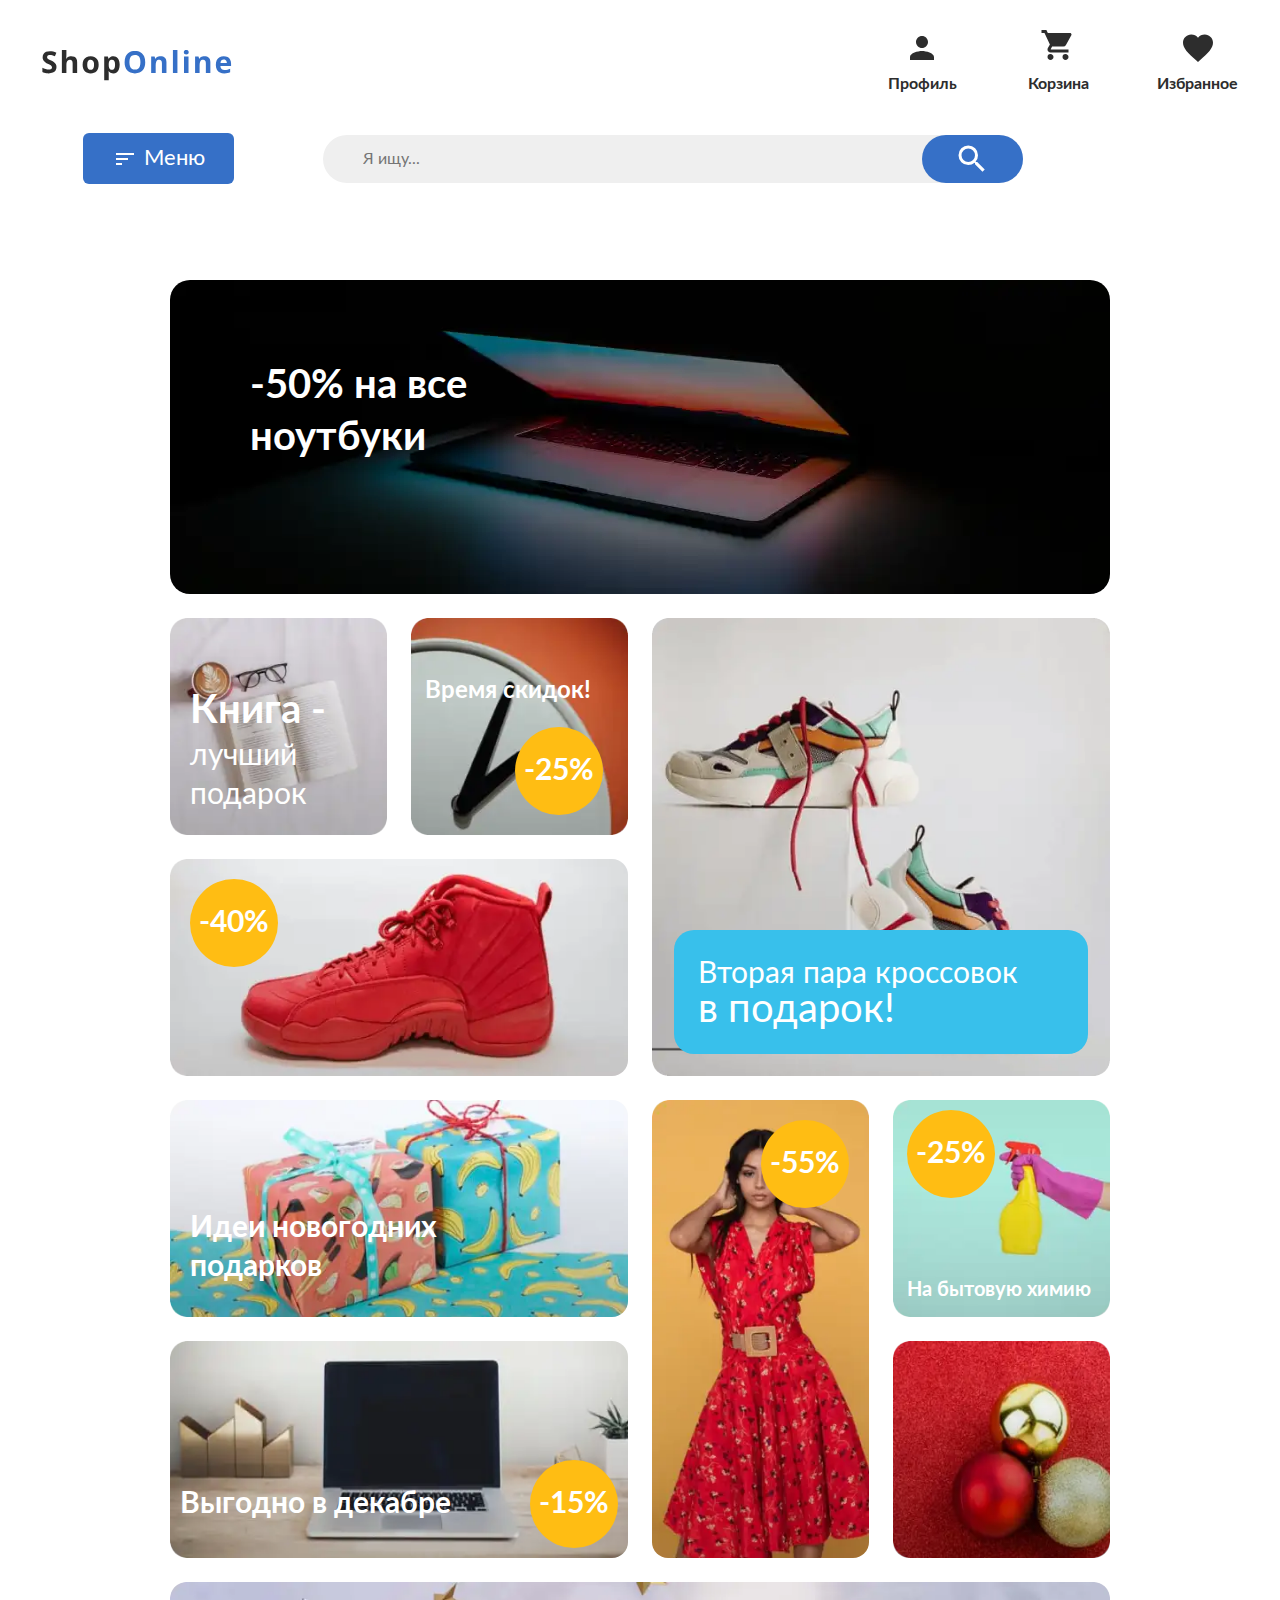
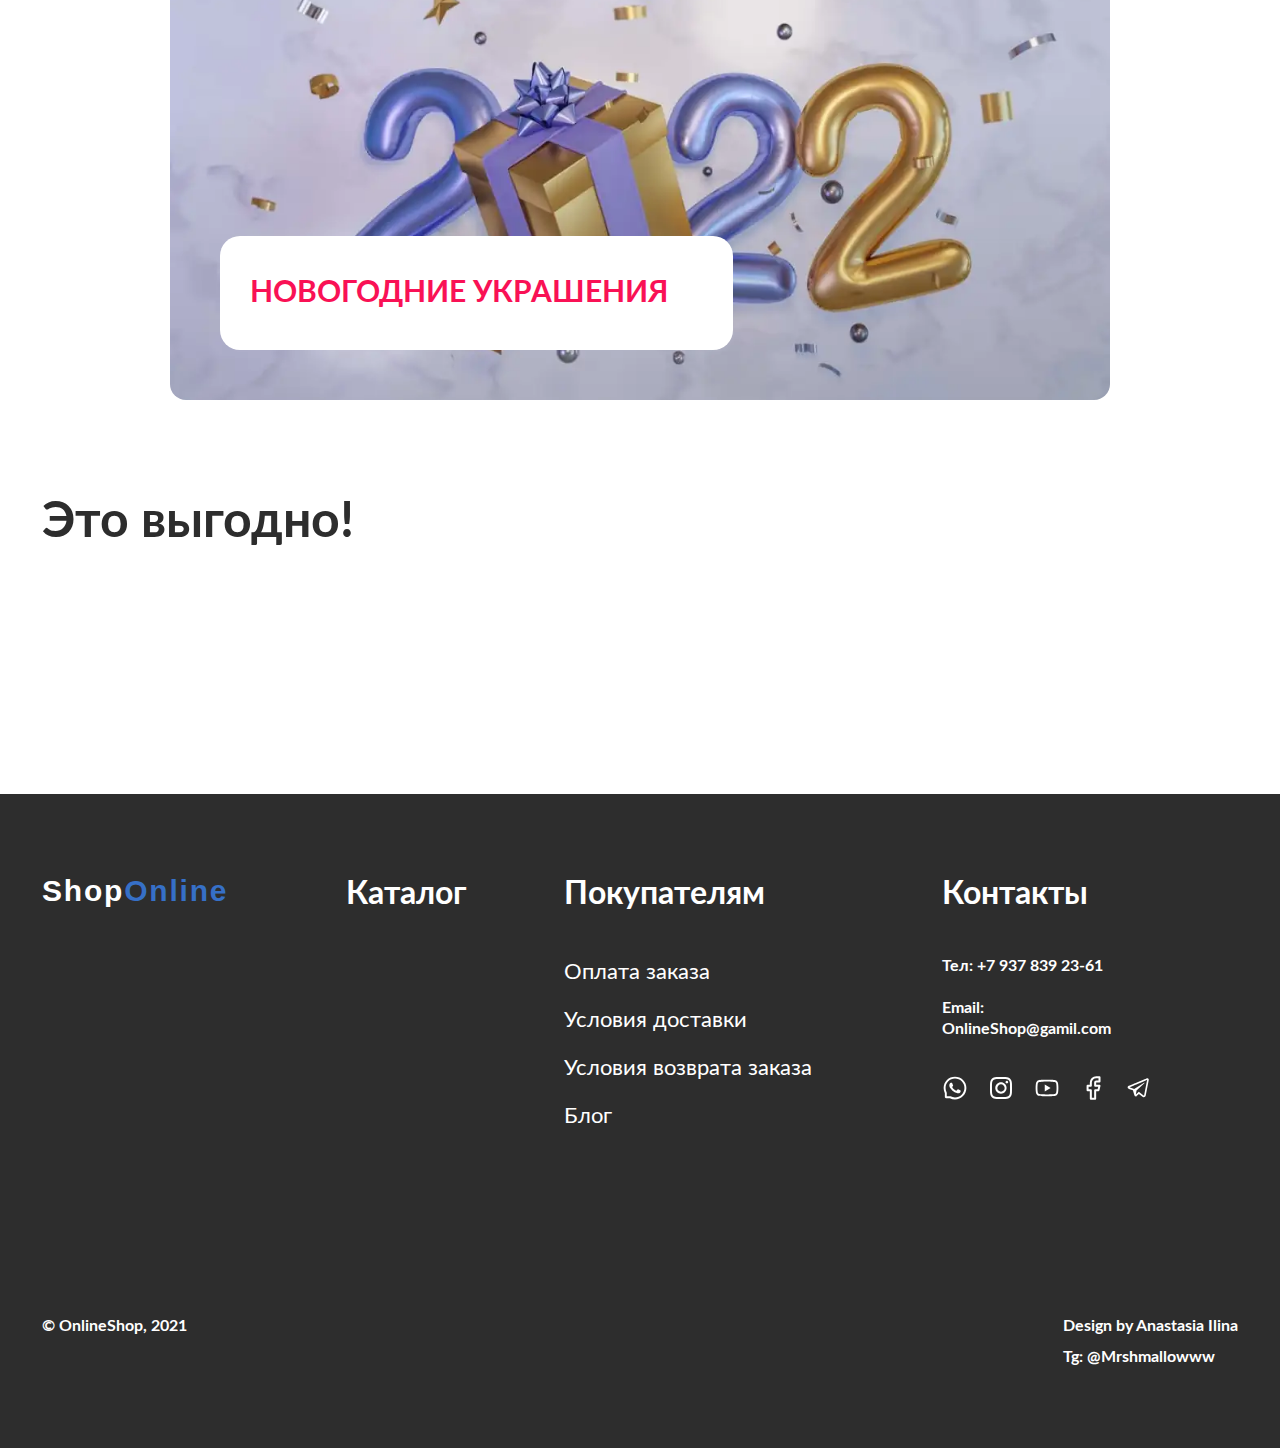
==== commit a4835b61: "fix" ====
--- a/index.html
+++ b/index.html
@@ -1,4 +1,4 @@
-<!DOCTYPE html><html lang="ru"><head><meta charset="UTF-8"><meta name="viewport" content="width=device-width,initial-scale=1"><style>@charset "UTF-8";html{line-height:1.15;-webkit-text-size-adjust:100%}body{margin:0}main{display:block}h1{font-size:2em;margin:.67em 0}a{background-color:transparent}img{border-style:none}button,input{font-family:inherit;font-size:100%;line-height:1.15;margin:0}button,input{overflow:visible}button{text-transform:none}button{-webkit-appearance:button}button::-moz-focus-inner{border-style:none;padding:0}button:-moz-focusring{outline:ButtonText dotted 1px}::-webkit-file-upload-button{-webkit-appearance:button;font:inherit}@font-face{font-family:Lato;font-weight:300;font-display:swap;src:url(fonts/Lato-300.woff2) format("woff2"),url(fonts/Lato-300.woff) format("woff")}@font-face{font-family:Lato;font-weight:400;font-display:swap;src:url(fonts/Lato-400.woff2) format("woff2"),url(fonts/Lato-400.woff) format("woff")}@font-face{font-family:Lato;font-weight:700;font-display:swap;src:url(fonts/Lato-700.woff2) format("woff2"),url(fonts/Lato-700.woff) format("woff")}html{position:relative;-webkit-box-sizing:border-box;-moz-box-sizing:border-box;box-sizing:border-box;height:100%}*,::after,::before{-webkit-box-sizing:inherit;-moz-box-sizing:inherit;box-sizing:inherit;margin:0}body{overflow-x:hidden;min-width:320px;height:100%;background-color:#fff;font-family:Lato,sans-serif;font-style:normal;color:#2d2d2d;font-weight:400}#wrap{min-height:100%;display:-webkit-box;display:-webkit-flex;display:-moz-box;display:flex;-webkit-box-orient:vertical;-webkit-box-direction:normal;-webkit-flex-direction:column;-moz-box-orient:vertical;-moz-box-direction:normal;flex-direction:column}img,svg{height:auto}button{padding:0;border:none;background-color:transparent}a{text-decoration:none;color:inherit}ul{list-style:none;padding:0;margin:0}h1,h2,p{margin:0}.visually-hidden{position:fixed;-webkit-transform:scale(0);-moz-transform:scale(0);-ms-transform:scale(0);transform:scale(0)}.container{max-width:1920px;width:100%;padding:0 75px;margin:0 auto}.sale{display:-webkit-box;display:-webkit-flex;display:-moz-box;display:flex;-webkit-box-pack:center;-webkit-justify-content:center;-moz-box-pack:center;justify-content:center;-webkit-box-align:center;-webkit-align-items:center;-moz-box-align:center;align-items:center;width:88px;height:88px;border-radius:50%;color:#fff;font-family:Lato,sans-serif;font-size:30px;font-style:normal;font-weight:700;line-height:130%;background-color:#ffbd13}.visually-hidden{position:absolute!important;clip:rect(1px 1px 1px 1px);clip:rect(1px,1px,1px,1px);padding:0!important;border:0!important;height:1px!important;width:1px!important;overflow:hidden}.main{-webkit-box-flex:1;-webkit-flex:1 1 auto;-moz-box-flex:1;flex:1 1 auto;max-width:100%;padding:90px 0 189px}@media (max-width:1919px) and (min-width:1025px){.container{max-width:100%;padding:0 42px}}@media (max-width:1024px) and (min-width:769px){.container{max-width:1024px;padding:0 42px}.main{padding:30px 0 106px}}@media (max-width:768px) and (min-width:480px){.container{max-width:768px;min-width:480px;padding:0 34px}.main{padding:25px 0 80px}.sale{width:50px;height:50px;font-size:16px}}@media (max-width:480px) and (min-width:320px){.container{max-width:100%;padding:0 20px}.main{padding:21px 0 70px}.sale{width:50px;height:50px;font-size:16px}}.header-container{padding:27px 0 0}.header__wrapper{display:grid;grid-template-columns:1fr 1fr 4fr 1fr;-webkit-box-align:center;-webkit-align-items:center;-moz-box-align:center;align-items:center;gap:99px;padding-top:3px}.header__logo{padding-top:13px;grid-column:1/2}.header__logo-svg{width:190px;height:41px}.header__btn{max-height:61px;justify-self:end;-webkit-box-align:center;-webkit-align-items:center;-moz-box-align:center;align-items:center;width:151px;display:grid;grid-column:2/3;border-radius:6px;background:#3670c7;padding:9px 28px 9px 30px;gap:7px;color:#fff;font-family:Lato;font-size:22px;font-style:normal;font-weight:400;line-height:150%}.header__btn-icon{grid-column:1/2;background-image:url(img/menu.svg);background-position:center;background-repeat:no-repeat;width:24px;height:24px}.header__btn-text{grid-column:2/3}.header__form{grid-column:3/4}.header__label{display:block;position:relative;max-height:54px;width:757px}.header__input{-webkit-appearance:none;-moz-appearance:none;appearance:none;border-radius:30px;background:#efefef;padding:15px 40px;max-height:54px;min-width:100%;border:none}.header__input-btn{background-image:url(img/search.svg);background-color:#3670c7;background-position:center;max-width:101px;width:100%;height:100%;background-repeat:no-repeat;border-radius:30px;position:absolute;top:0;right:0}.header-panel{grid-column:4/5;display:grid;grid-template-columns:repeat(3,1fr);gap:70px;-webkit-box-align:center;-webkit-align-items:center;-moz-box-align:center;align-items:center}.header-panel__link{justify-items:center;display:grid;grid-template-rows:repeat(3,1fr);gap:4px}.header-icon{grid-row:1/3;width:36px;height:36px}.header-icon-profile{background-image:url(img/profile.svg);background-repeat:no-repeat}.header-icon-basket{background-image:url(img/basket.svg);background-repeat:no-repeat}.header-icon-favorites{background-image:url(img/favorite.svg);background-repeat:no-repeat}.header-panel__text{grid-row:3/4;color:#2d2d2d;font-family:Lato;font-size:16px;font-style:normal;font-weight:700}@media (max-width:1919px) and (min-width:1025px){.header__wrapper{grid-template-columns:1fr 1fr 1fr;grid-template-rows:1fr 1fr;gap:34px 89px}.header__logo{grid-column:1/3;grid-row:1/2}.header__btn{grid-column:1/2;grid-row:2/3;width:151px;max-height:54px}.header__form{grid-column:2/5;grid-row:2/3}.header__label{max-width:700px}.header-panel{grid-column:4/5;grid-row:1/2;max-width:354px;gap:60px}}@media (max-width:1024px) and (min-width:769px){.header-container{padding:34px 0 0}.header__wrapper{grid-template-columns:1fr 1fr 1fr;grid-template-rows:1fr 1fr;gap:29px 45px}.header__logo{grid-column:1/3;grid-row:1/2}.header__btn{grid-column:1/2;grid-row:2/3;width:151px;max-height:54px}.header__form{grid-column:2/5;grid-row:2/3}.header__label{max-width:100%}.header-panel{grid-column:4/5;grid-row:1/2;max-width:354px;gap:60px}}@media (max-width:768px) and (min-width:480px){.header-container{padding:27px 0 0}.header-container{padding:20px 0}.header__wrapper{grid-template-columns:auto 1fr auto;grid-template-rows:1fr 1fr;gap:20px 71px}.header__logo{grid-column:1/3;grid-row:1/2}.header__logo-svg{width:165px;height:35px}.header__btn-icon{width:14px;height:14px}.header__btn{-webkit-box-pack:center;-webkit-justify-content:center;-moz-box-pack:center;justify-content:center;grid-column:1/2;grid-row:2/3;max-width:115px;height:42px;font-size:16px;padding:8px 21px}.header__form{grid-column:2/4;grid-row:2/3}.header__label{width:100%;height:42px}.header__input-btn{height:100%;max-width:82px;-webkit-background-size:20px 20px;background-size:20px}.header-panel__link{gap:0;grid-template-rows:1fr}.header-panel{grid-column:3/4;grid-row:1/2;max-width:130px;gap:20px}.header-panel__text{display:none}.header__input{padding:9px 16px 11px;height:100%;max-width:280px;font-size:8px}.header__btn-icon{background-image:url(img/menu.svg);width:14px;height:14px}.header-icon{width:30px;height:30px}.header-icon-profile{background-image:url(img/profile768.svg)}.header-icon-basket{background-image:url(img/basket768.svg)}.header-icon-favorites{background-image:url(img/favorite768.svg)}}@media (max-width:480px) and (min-width:320px){.header-container{padding-top:20px}.header__wrapper{grid-template-columns:auto 1fr;grid-template-rows:1fr 1fr;gap:20px 71px}.header__logo{font-size:18px;grid-column:1/3;grid-row:1/2}.header__logo-svg{width:114px;height:25px}.header__btn-icon{width:14px;height:14px}.header__btn{grid-column:1/2;grid-row:2/3;max-width:79px;max-height:30px;font-size:12px;padding:5px 14px}.header__form{grid-column:1/3;grid-row:3/4}.header__label{max-width:100%;min-width:280px}.header__input{padding:9px 16px 11px;max-height:30px;max-width:280px;font-size:8px}.header__input-btn{max-height:30px;max-width:50px;-webkit-background-size:20px 20px;background-size:20px}.header-panel__item{gap:0;grid-template-rows:1fr}.header-panel{grid-column:2/3;grid-row:2/3;max-width:100%;min-width:130px;gap:20px}.header-panel__text{display:none}.header-icon{width:30px;height:30px}.header__btn-icon{background-image:url(img/menu320.svg);width:10px;height:10px}.header-icon-profile{background-image:url(img/profile768.svg)}.header-icon-basket{background-image:url(img/basket768.svg)}.header-icon-favorites{background-image:url(img/favorite768.svg)}}.menu{background-color:#fff;position:absolute;padding:52px 75px 92px;max-width:100%;width:100%;-webkit-transform:translateY(-700px);-moz-transform:translateY(-700px);-ms-transform:translateY(-700px);transform:translateY(-700px);z-index:10}.menu-wrapper{display:-webkit-box;display:-webkit-flex;display:-moz-box;display:flex;gap:225px}.menu-title{font-size:38px;font-weight:700;font-style:normal;line-height:130%;margin-bottom:33px}.menu-list{display:-webkit-box;display:-webkit-flex;display:-moz-box;display:flex;-webkit-box-orient:vertical;-webkit-box-direction:normal;-webkit-flex-direction:column;-moz-box-orient:vertical;-moz-box-direction:normal;flex-direction:column;-webkit-align-content:space-between;align-content:space-between;-webkit-flex-wrap:wrap;flex-wrap:wrap;gap:20px;max-height:245px}.menu-catalog{min-width:533px}.menu-item,.menu-link{text-align:start;width:225px}.menu-link{font-size:22px;line-height:150%;font-style:normal;font-weight:400}@media (max-width:1919px) and (min-width:1025px){.menu{padding:30 42px}.menu-wrapper{-webkit-flex-wrap:wrap;flex-wrap:wrap}.menu{-webkit-transform:translateY(-1400px);-moz-transform:translateY(-1400px);-ms-transform:translateY(-1400px);transform:translateY(-1400px)}}@media (max-width:1024px) and (min-width:769px){.menu{padding:30 34px;-webkit-transform:translateY(-1600px);-moz-transform:translateY(-1600px);-ms-transform:translateY(-1600px);transform:translateY(-1600px)}.menu-wrapper{-webkit-flex-wrap:wrap;flex-wrap:wrap}}@media (max-width:768px) and (min-width:480px){.menu-catalog{min-width:220px}.menu{padding:20 20px;-webkit-transform:translateY(-1800px);-moz-transform:translateY(-1800px);-ms-transform:translateY(-1800px);transform:translateY(-1800px)}.menu-wrapper{-webkit-box-orient:vertical;-webkit-box-direction:normal;-webkit-flex-direction:column;-moz-box-orient:vertical;-moz-box-direction:normal;flex-direction:column;gap:20px}.menu-list{max-height:510px;-webkit-flex-wrap:nowrap;flex-wrap:nowrap}.menu-item,.menu-link{width:100%}.menu-title{font-size:30px}.menu-link{font-size:18px}}@media (max-width:480px) and (min-width:320px){.menu-catalog{min-width:220px}.menu{max-width:320px;padding:20 20px;-webkit-transform:translateY(-1800px);-moz-transform:translateY(-1800px);-ms-transform:translateY(-1800px);transform:translateY(-1800px)}.menu-wrapper{-webkit-box-orient:vertical;-webkit-box-direction:normal;-webkit-flex-direction:column;-moz-box-orient:vertical;-moz-box-direction:normal;flex-direction:column;gap:20px}.menu-list{max-height:510px;-webkit-flex-wrap:nowrap;flex-wrap:nowrap}.menu-item,.menu-link{width:100%}.menu-title{font-size:30px}.menu-link{font-size:18px}}.section-goods{min-height:100%;margin-bottom:100px}.section-container{display:grid;grid-template-columns:245px 245px 550px 245px 245px;grid-template-rows:480px 245px 245px 245px 245px;gap:60px}@media (max-width:1919px) and (min-width:1025px){.section-goods{margin-bottom:90px}.section-container{display:grid;-webkit-box-pack:center;-webkit-justify-content:center;-moz-box-pack:center;justify-content:center;grid-template-columns:217px 217px 217px 217px;grid-template-rows:314px 217px 217px 217px 217px 418px;gap:24px}}@media (max-width:1024px) and (min-width:769px){.section-goods{margin-bottom:90px}.section-container{display:grid;grid-template-columns:24% 22% 20% 24%;grid-template-rows:314px 217px 217px 217px 217px 418px;gap:24px}}@media (max-width:768px) and (min-width:480px){.section-goods{margin-bottom:60px}.section-container{display:grid;grid-template-columns:24% 22% 20% 20%;grid-template-rows:280px 140px 140px 60px 60px 60px 60px 337px;gap:20px}}@media (max-width:480px) and (min-width:320px){.section-goods{margin-bottom:70px}.section-container{display:grid;-webkit-box-pack:center;-webkit-justify-content:center;-moz-box-pack:center;justify-content:center;grid-template-columns:130px 130px;grid-template-rows:340px 130px 118px 280px 118px 118px 130px 130px 123px;gap:20px}}.laptop-disconts{grid-column:1/6;grid-row:1/2;grid-template-columns:repeat(3,1fr);color:#fff;padding:40px 112px;display:grid;grid-template-rows:repeat(4,auto);-webkit-box-align:end;-webkit-align-items:end;-moz-box-align:end;align-items:end;border-radius:16px;position:relative}.laptop-disconts-image-wrapper{position:absolute;z-index:1;top:0;left:0;min-height:auto;height:100%}.laptop-disconts-image{-o-object-fit:cover;object-fit:cover;border-radius:20px;max-width:100%;min-height:auto;height:100%}.laptop-disconts__title{grid-column:1/6;grid-row:2/3;font-family:Lato;font-size:70px;font-style:normal;font-weight:700;line-height:130%;align-self:end;z-index:2}.disconts-timer{grid-row:4/5;grid-column:2/3;display:grid;grid-template-rows:21px 78px;justify-items:center;z-index:2}@media (max-width:1919px) and (min-width:1025px){.laptop-disconts{grid-column:1/5;grid-row:1/2;display:grid;grid-template-rows:104px 83px;padding:80px 80px 40px}.laptop-disconts__title{font-size:40px;grid-row:1/2;max-width:400px}.disconts-timer{grid-row:2/3;max-height:83px}}@media (max-width:1024px) and (min-width:769px){.laptop-disconts{grid-column:1/5;grid-row:1/2;display:grid;grid-template-rows:104px 83px;padding:80px 80px 40px}.laptop-disconts__title{font-size:40px;grid-row:1/2;max-width:400px}.disconts-timer{grid-row:2/3;max-height:83px}}@media (max-width:768px) and (min-width:480px){.laptop-disconts{grid-column:1/5;padding:64px 80px 33px;grid-template-rows:repeat(2,auto)}.laptop-disconts__title{font-size:30px;grid-row:1/2;max-width:302px}.disconts-timer{grid-template-rows:16px 39px;gap:10px}}@media (max-width:480px) and (min-width:320px){.laptop-disconts{grid-column:1/3;padding:50px 29px 30px;grid-template-rows:repeat(2,auto);border-radius:8px}.laptop-disconts__title{font-size:22px;grid-row:1/2;max-width:222px;align-self:start}}.book{grid-column:1/2;grid-row:2/3;background-image:url(img/book.webp);background-repeat:no-repeat;padding:20px;display:grid;-webkit-box-align:end;-webkit-align-items:end;-moz-box-align:end;align-items:end;-webkit-background-size:cover;background-size:cover;border-radius:16px}.book__text{color:#fff;font-family:Lato;font-size:30px;font-style:normal;font-weight:400;line-height:130%}.book__span{color:#fff;font-family:Lato;font-size:40px;font-style:normal;font-weight:700;line-height:130%}@media (max-width:1024px) and (min-width:769px){.book{padding:20px 18px 20px 9px}.book__text{font-size:24px}.book__span{font-size:30px}}@media (max-width:768px) and (min-width:480px){.book{padding:48px 4px 15px 10px}.book__text{font-size:20px}.book__span{font-size:26px}}@media (max-width:480px) and (min-width:320px){.book{padding:76px 55px 10px 10px;border-radius:8px}.book__text{font-size:12px;line-height:110%}.book__span{line-height:110%;font-size:16px}}.watch{grid-column:2/3;grid-row:2/3;background-image:url(img/time.webp);background-repeat:no-repeat;padding:78px 25px 20px 14px;display:grid;grid-template-rows:auto 1fr;border-radius:16px;-webkit-background-size:cover;background-size:cover}.watch__text{color:#fff;font-family:Lato;font-size:30px;font-style:normal;font-weight:700;line-height:130%;grid-row:1/2}.watch__sale{grid-row:2/3;justify-self:end;align-self:end}@media (max-width:1919px) and (min-width:1025px){.watch{padding:58px 25px 20px 14px}.watch__text{font-size:24px}}@media (max-width:1024px) and (min-width:769px){.watch{padding:58px 25px 20px 14px}.watch__text{font-size:24px}}@media (max-width:768px) and (min-width:480px){.watch{padding:15px 10px 10px 5px}.watch__text{font-size:16px}}@media (max-width:480px) and (min-width:320px){.watch{padding:28px 5px 5px 10px;border-radius:8px}.watch__text{font-size:12px}}.sneakers{grid-column:1/3;grid-row:3/4;background-image:url(img/sneakers.webp);background-repeat:no-repeat;padding:20px;-webkit-background-size:cover;background-size:cover;border-radius:16px}@media (max-width:1024px) and (min-width:769px){.sneakers{padding:10px}}@media (max-width:480px) and (min-width:320px){.sneakers{padding:5px;border-radius:8px}}.sneakers-green{grid-row:2/4;grid-column:3/4;background-image:url(img/skeakers-green.webp);background-repeat:no-repeat;padding:22px 20px;display:grid;-webkit-box-align:end;-webkit-align-items:end;-moz-box-align:end;align-items:end;border-radius:16px;-webkit-background-size:cover;background-size:cover;background-position:top}@media (max-width:1919px) and (min-width:1025px){.sneakers-green{grid-row:2/4;grid-column:3/5;padding:22px}}@media (max-width:1024px) and (min-width:769px){.sneakers-green{grid-row:2/4;grid-column:3/5;padding:22px}}@media (max-width:768px) and (min-width:480px){.sneakers-green{grid-row:2/5;grid-column:3/5;padding:10px}}.footer-title-btn{display:none;background-image:url(img/closeFooter.svg);background-repeat:no-repeat;width:17px;height:8px}@media (max-width:480px) and (min-width:320px){.sneakers-green{grid-row:4/5;grid-column:1/3;padding:10px;border-radius:8px}.footer-title-btn{display:block}}</style><script>document.addEventListener('DOMContentLoaded', () => {
+<!DOCTYPE html><html lang="ru"><head><meta charset="UTF-8"><meta name="viewport" content="width=device-width,initial-scale=1"><style>@charset "UTF-8";html{line-height:1.15;-webkit-text-size-adjust:100%}body{margin:0}main{display:block}h1{font-size:2em;margin:.67em 0}a{background-color:transparent}img{border-style:none}button,input{font-family:inherit;font-size:100%;line-height:1.15;margin:0}button,input{overflow:visible}button{text-transform:none}button{-webkit-appearance:button}button::-moz-focus-inner{border-style:none;padding:0}button:-moz-focusring{outline:ButtonText dotted 1px}::-webkit-file-upload-button{-webkit-appearance:button;font:inherit}@font-face{font-family:Lato;font-weight:300;font-display:swap;src:url(fonts/Lato-300.woff2) format("woff2"),url(fonts/Lato-300.woff) format("woff")}@font-face{font-family:Lato;font-weight:400;font-display:swap;src:url(fonts/Lato-400.woff2) format("woff2"),url(fonts/Lato-400.woff) format("woff")}@font-face{font-family:Lato;font-weight:700;font-display:swap;src:url(fonts/Lato-700.woff2) format("woff2"),url(fonts/Lato-700.woff) format("woff")}html{position:relative;-webkit-box-sizing:border-box;-moz-box-sizing:border-box;box-sizing:border-box;height:100%}*,::after,::before{-webkit-box-sizing:inherit;-moz-box-sizing:inherit;box-sizing:inherit;margin:0}body{overflow-x:hidden;min-width:320px;height:100%;background-color:#fff;font-family:Lato,sans-serif;font-style:normal;color:#2d2d2d;font-weight:400}#wrap{min-height:100%;display:-webkit-box;display:-webkit-flex;display:-moz-box;display:flex;-webkit-box-orient:vertical;-webkit-box-direction:normal;-webkit-flex-direction:column;-moz-box-orient:vertical;-moz-box-direction:normal;flex-direction:column}img,svg{height:auto}button{padding:0;border:none;background-color:transparent}a{text-decoration:none;color:inherit}ul{list-style:none;padding:0;margin:0}h1,h3,p{margin:0}.visually-hidden{position:fixed;-webkit-transform:scale(0);-moz-transform:scale(0);-ms-transform:scale(0);transform:scale(0)}.container{max-width:1920px;width:100%;padding:0 75px;margin:0 auto}.sale{display:-webkit-box;display:-webkit-flex;display:-moz-box;display:flex;-webkit-box-pack:center;-webkit-justify-content:center;-moz-box-pack:center;justify-content:center;-webkit-box-align:center;-webkit-align-items:center;-moz-box-align:center;align-items:center;width:88px;height:88px;border-radius:50%;color:#fff;font-family:Lato,sans-serif;font-size:30px;font-style:normal;font-weight:700;line-height:130%;background-color:#ffbd13}.visually-hidden{position:absolute!important;clip:rect(1px 1px 1px 1px);clip:rect(1px,1px,1px,1px);padding:0!important;border:0!important;height:1px!important;width:1px!important;overflow:hidden}.main{-webkit-box-flex:1;-webkit-flex:1 1 auto;-moz-box-flex:1;flex:1 1 auto;max-width:100%;padding:90px 0 189px}@media (max-width:1919px) and (min-width:1025px){.container{max-width:100%;padding:0 42px}}@media (max-width:1024px) and (min-width:769px){.container{max-width:1024px;padding:0 42px}.main{padding:30px 0 106px}}@media (max-width:768px) and (min-width:480px){.container{max-width:768px;min-width:480px;padding:0 34px}.main{padding:25px 0 80px}.sale{width:50px;height:50px;font-size:16px}}@media (max-width:480px) and (min-width:320px){.container{max-width:100%;padding:0 20px}.main{padding:21px 0 70px}.sale{width:50px;height:50px;font-size:16px}}.header-container{padding:27px 0 0}.header__wrapper{display:grid;grid-template-columns:1fr 1fr 4fr 1fr;-webkit-box-align:center;-webkit-align-items:center;-moz-box-align:center;align-items:center;gap:99px;padding-top:3px}.header__logo{padding-top:13px;grid-column:1/2}.header__logo-svg{width:190px;height:41px}.header__btn{max-height:61px;justify-self:end;-webkit-box-align:center;-webkit-align-items:center;-moz-box-align:center;align-items:center;width:151px;display:grid;grid-column:2/3;border-radius:6px;background:#3670c7;padding:9px 28px 9px 30px;gap:7px;color:#fff;font-family:Lato;font-size:22px;font-style:normal;font-weight:400;line-height:150%}.header__btn-icon{grid-column:1/2;background-image:url(img/menu.svg);background-position:center;background-repeat:no-repeat;width:24px;height:24px}.header__btn-text{grid-column:2/3}.header__form{grid-column:3/4}.header__label{display:block;position:relative;max-height:54px;width:757px}.header__input{-webkit-appearance:none;-moz-appearance:none;appearance:none;border-radius:30px;background:#efefef;padding:15px 40px;max-height:54px;min-width:100%;border:none}.header__input-btn{background-image:url(img/search.svg);background-color:#3670c7;background-position:center;max-width:101px;width:100%;height:100%;background-repeat:no-repeat;border-radius:30px;position:absolute;top:0;right:0}.header-panel{grid-column:4/5;display:grid;grid-template-columns:repeat(3,1fr);gap:70px;-webkit-box-align:center;-webkit-align-items:center;-moz-box-align:center;align-items:center}.header-panel__link{justify-items:center;display:grid;grid-template-rows:repeat(3,1fr);gap:4px}.header-icon{grid-row:1/3;width:36px;height:36px}.header-icon-profile{background-image:url(img/profile.svg);background-repeat:no-repeat}.header-icon-basket{background-image:url(img/basket.svg);background-repeat:no-repeat}.header-icon-favorites{background-image:url(img/favorite.svg);background-repeat:no-repeat}.header-panel__text{grid-row:3/4;color:#2d2d2d;font-family:Lato;font-size:16px;font-style:normal;font-weight:700}@media (max-width:1919px) and (min-width:1025px){.header__wrapper{grid-template-columns:1fr 1fr 1fr;grid-template-rows:1fr 1fr;gap:34px 89px}.header__logo{grid-column:1/3;grid-row:1/2}.header__btn{grid-column:1/2;grid-row:2/3;width:151px;max-height:54px}.header__form{grid-column:2/5;grid-row:2/3}.header__label{max-width:700px}.header-panel{grid-column:4/5;grid-row:1/2;max-width:354px;gap:60px}}@media (max-width:1024px) and (min-width:769px){.header-container{padding:34px 0 0}.header__wrapper{grid-template-columns:1fr 1fr 1fr;grid-template-rows:1fr 1fr;gap:29px 45px}.header__logo{grid-column:1/3;grid-row:1/2}.header__btn{grid-column:1/2;grid-row:2/3;width:151px;max-height:54px}.header__form{grid-column:2/5;grid-row:2/3}.header__label{max-width:100%}.header-panel{grid-column:4/5;grid-row:1/2;max-width:354px;gap:60px}}@media (max-width:768px) and (min-width:480px){.header-container{padding:27px 0 0}.header-container{padding:20px 0}.header__wrapper{grid-template-columns:auto 1fr auto;grid-template-rows:1fr 1fr;gap:20px 71px}.header__logo{grid-column:1/3;grid-row:1/2}.header__logo-svg{width:165px;height:35px}.header__btn-icon{width:14px;height:14px}.header__btn{-webkit-box-pack:center;-webkit-justify-content:center;-moz-box-pack:center;justify-content:center;grid-column:1/2;grid-row:2/3;max-width:115px;height:42px;font-size:16px;padding:8px 21px}.header__form{grid-column:2/4;grid-row:2/3}.header__label{width:100%;height:42px}.header__input-btn{height:100%;max-width:82px;-webkit-background-size:20px 20px;background-size:20px}.header-panel__link{gap:0;grid-template-rows:1fr}.header-panel{grid-column:3/4;grid-row:1/2;max-width:130px;gap:20px}.header-panel__text{display:none}.header__input{padding:9px 16px 11px;height:100%;max-width:280px;font-size:8px}.header__btn-icon{background-image:url(img/menu.svg);width:14px;height:14px}.header-icon{width:30px;height:30px}.header-icon-profile{background-image:url(img/profile768.svg)}.header-icon-basket{background-image:url(img/basket768.svg)}.header-icon-favorites{background-image:url(img/favorite768.svg)}}@media (max-width:480px) and (min-width:320px){.header-container{padding-top:20px}.header__wrapper{grid-template-columns:auto 1fr;grid-template-rows:1fr 1fr;gap:20px 71px}.header__logo{font-size:18px;grid-column:1/3;grid-row:1/2}.header__logo-svg{width:114px;height:25px}.header__btn-icon{width:14px;height:14px}.header__btn{grid-column:1/2;grid-row:2/3;max-width:79px;max-height:30px;font-size:12px;padding:5px 14px}.header__form{grid-column:1/3;grid-row:3/4}.header__label{max-width:100%;min-width:280px}.header__input{padding:9px 16px 11px;max-height:30px;max-width:280px;font-size:8px}.header__input-btn{max-height:30px;max-width:50px;-webkit-background-size:20px 20px;background-size:20px}.header-panel__item{gap:0;grid-template-rows:1fr}.header-panel{grid-column:2/3;grid-row:2/3;max-width:100%;min-width:130px;gap:20px}.header-panel__text{display:none}.header-icon{width:30px;height:30px}.header__btn-icon{background-image:url(img/menu320.svg);width:10px;height:10px}.header-icon-profile{background-image:url(img/profile768.svg)}.header-icon-basket{background-image:url(img/basket768.svg)}.header-icon-favorites{background-image:url(img/favorite768.svg)}}.menu{background-color:#fff;position:absolute;padding:52px 0 92px;max-width:100%;width:100%;-webkit-transform:translateY(-700px);-moz-transform:translateY(-700px);-ms-transform:translateY(-700px);transform:translateY(-700px);z-index:10}.menu-wrapper{display:-webkit-box;display:-webkit-flex;display:-moz-box;display:flex;gap:225px}.menu-title{font-size:38px;font-weight:700;font-style:normal;line-height:130%;margin-bottom:33px}.menu-list{display:-webkit-box;display:-webkit-flex;display:-moz-box;display:flex;-webkit-box-orient:vertical;-webkit-box-direction:normal;-webkit-flex-direction:column;-moz-box-orient:vertical;-moz-box-direction:normal;flex-direction:column;-webkit-align-content:space-between;align-content:space-between;-webkit-flex-wrap:wrap;flex-wrap:wrap;gap:20px;max-height:245px}.menu-catalog{min-width:533px}.menu-item,.menu-link{text-align:start;width:225px}.menu-link{font-size:22px;line-height:150%;font-style:normal;font-weight:400}@media (max-width:1919px) and (min-width:1025px){.menu{padding:30 42px}.menu-wrapper{-webkit-flex-wrap:wrap;flex-wrap:wrap}.menu{-webkit-transform:translateY(-1400px);-moz-transform:translateY(-1400px);-ms-transform:translateY(-1400px);transform:translateY(-1400px)}}@media (max-width:1024px) and (min-width:769px){.menu-list{max-height:335px}.menu{padding:30 34px;-webkit-transform:translateY(-1600px);-moz-transform:translateY(-1600px);-ms-transform:translateY(-1600px);transform:translateY(-1600px)}.menu-wrapper{-webkit-flex-wrap:wrap;flex-wrap:wrap;gap:30px}}@media (max-width:768px) and (min-width:480px){.menu-catalog{min-width:100%}.menu{padding:20 20px;-webkit-transform:translateY(-1800px);-moz-transform:translateY(-1800px);-ms-transform:translateY(-1800px);transform:translateY(-1800px)}.menu-wrapper{-webkit-box-orient:vertical;-webkit-box-direction:normal;-webkit-flex-direction:column;-moz-box-orient:vertical;-moz-box-direction:normal;flex-direction:column;gap:20px}.menu-list{max-height:550px;-webkit-flex-wrap:nowrap;flex-wrap:nowrap}.menu-item,.menu-link{max-width:100%}.menu-title{font-size:30px}.menu-link{font-size:18px}}@media (max-width:480px) and (min-width:320px){.menu-catalog{min-width:220px}.menu{max-width:320px;padding:20 20px;-webkit-transform:translateY(-1800px);-moz-transform:translateY(-1800px);-ms-transform:translateY(-1800px);transform:translateY(-1800px)}.menu-wrapper{-webkit-box-orient:vertical;-webkit-box-direction:normal;-webkit-flex-direction:column;-moz-box-orient:vertical;-moz-box-direction:normal;flex-direction:column;gap:20px}.menu-list{max-height:510px;-webkit-flex-wrap:nowrap;flex-wrap:nowrap}.menu-item,.menu-link{width:100%}.menu-title{font-size:30px}.menu-link{font-size:18px}}.section-goods{min-height:100%;margin-bottom:100px}.section-container{display:grid;grid-template-columns:245px 245px 550px 245px 245px;grid-template-rows:480px 245px 245px 245px 245px;gap:60px}@media (max-width:1919px) and (min-width:1025px){.section-goods{margin-bottom:90px}.section-container{display:grid;-webkit-box-pack:center;-webkit-justify-content:center;-moz-box-pack:center;justify-content:center;grid-template-columns:217px 217px 217px 217px;grid-template-rows:314px 217px 217px 217px 217px 418px;gap:24px}}@media (max-width:1024px) and (min-width:769px){.section-goods{margin-bottom:90px}.section-container{display:grid;grid-template-columns:24% 22% 20% 24%;grid-template-rows:314px 217px 217px 217px 217px 418px;gap:24px}}@media (max-width:768px) and (min-width:480px){.section-goods{margin-bottom:60px}.section-container{display:grid;-webkit-box-pack:center;-webkit-justify-content:center;-moz-box-pack:center;justify-content:center;grid-template-columns:130px 130px;grid-template-rows:340px 130px 118px 280px 118px 118px 130px 130px 123px;gap:20px}}@media (max-width:480px) and (min-width:320px){.section-goods{margin-bottom:70px}.section-container{display:grid;-webkit-box-pack:center;-webkit-justify-content:center;-moz-box-pack:center;justify-content:center;grid-template-columns:130px 130px;grid-template-rows:340px 130px 118px 280px 118px 118px 130px 130px 123px;gap:20px}}.laptop-disconts{grid-column:1/6;grid-row:1/2;grid-template-columns:repeat(3,1fr);color:#fff;padding:40px 112px;display:grid;grid-template-rows:repeat(4,auto);-webkit-box-align:end;-webkit-align-items:end;-moz-box-align:end;align-items:end;border-radius:16px;position:relative}.laptop-disconts-image-wrapper{position:absolute;z-index:1;top:0;left:0;min-height:auto;height:100%}.laptop-disconts-image{-o-object-fit:cover;object-fit:cover;border-radius:20px;max-width:100%;min-height:auto;height:100%}.laptop-disconts__title{grid-column:1/6;grid-row:2/3;font-family:Lato;font-size:70px;font-style:normal;font-weight:700;line-height:130%;align-self:end;z-index:2}.disconts-timer{grid-row:4/5;grid-column:2/3;display:grid;grid-template-rows:21px 78px;justify-items:center;z-index:2}@media (max-width:1919px) and (min-width:1025px){.laptop-disconts{grid-column:1/5;grid-row:1/2;display:grid;grid-template-rows:104px 83px;padding:80px 80px 40px}.laptop-disconts__title{font-size:40px;grid-row:1/2;max-width:400px}.disconts-timer{grid-row:2/3;max-height:83px}}@media (max-width:1024px) and (min-width:769px){.laptop-disconts{grid-column:1/5;grid-row:1/2;display:grid;grid-template-rows:104px 83px;padding:80px 80px 40px}.laptop-disconts__title{font-size:40px;grid-row:1/2;max-width:400px}.disconts-timer{grid-row:2/3;max-height:83px}}@media (max-width:768px) and (min-width:480px){.laptop-disconts{grid-column:1/3;padding:50px 29px 30px;grid-template-rows:repeat(2,auto);border-radius:8px}.laptop-disconts__title{font-size:22px;grid-row:1/2;max-width:222px;align-self:start}}@media (max-width:480px) and (min-width:320px){.laptop-disconts{grid-column:1/3;padding:50px 29px 30px;grid-template-rows:repeat(2,auto);border-radius:8px}.laptop-disconts__title{font-size:22px;grid-row:1/2;max-width:222px;align-self:start}}.book{grid-column:1/2;grid-row:2/3;background-image:url(img/book.webp);background-repeat:no-repeat;padding:20px;display:grid;-webkit-box-align:end;-webkit-align-items:end;-moz-box-align:end;align-items:end;-webkit-background-size:cover;background-size:cover;border-radius:16px}.book__text{color:#fff;font-family:Lato;font-size:30px;font-style:normal;font-weight:400;line-height:130%}.book__span{color:#fff;font-family:Lato;font-size:40px;font-style:normal;font-weight:700;line-height:130%}@media (max-width:1024px) and (min-width:769px){.book{padding:20px 18px 20px 9px}.book__text{font-size:24px}.book__span{font-size:30px}}@media (max-width:768px) and (min-width:480px){.book{padding:76px 55px 10px 10px;border-radius:8px}.book__text{font-size:12px;line-height:110%}.book__span{line-height:110%;font-size:16px}}@media (max-width:480px) and (min-width:320px){.book{padding:76px 55px 10px 10px;border-radius:8px}.book__text{font-size:12px;line-height:110%}.book__span{line-height:110%;font-size:16px}}.watch{grid-column:2/3;grid-row:2/3;background-image:url(img/time.webp);background-repeat:no-repeat;padding:78px 25px 20px 14px;display:grid;grid-template-rows:auto 1fr;border-radius:16px;-webkit-background-size:cover;background-size:cover}.watch__text{color:#fff;font-family:Lato;font-size:30px;font-style:normal;font-weight:700;line-height:130%;grid-row:1/2}.watch__sale{grid-row:2/3;justify-self:end;align-self:end}@media (max-width:1919px) and (min-width:1025px){.watch{padding:58px 25px 20px 14px}.watch__text{font-size:24px}}@media (max-width:1024px) and (min-width:769px){.watch{padding:58px 25px 20px 14px}.watch__text{font-size:24px}}@media (max-width:768px) and (min-width:480px){.watch{padding:28px 5px 5px 10px;border-radius:8px}.watch__text{font-size:12px}}@media (max-width:480px) and (min-width:320px){.watch{padding:28px 5px 5px 10px;border-radius:8px}.watch__text{font-size:12px}}.sneakers{grid-column:1/3;grid-row:3/4;background-image:url(img/sneakers.webp);background-repeat:no-repeat;padding:20px;-webkit-background-size:cover;background-size:cover;border-radius:16px}@media (max-width:1024px) and (min-width:769px){.sneakers{padding:10px}}@media (max-width:768px) and (min-width:480px){.sneakers{padding:5px;border-radius:8px}}@media (max-width:480px) and (min-width:320px){.sneakers{padding:5px;border-radius:8px}}.sneakers-green{grid-row:2/4;grid-column:3/4;background-image:url(img/skeakers-green.webp);background-repeat:no-repeat;padding:22px 20px;display:grid;-webkit-box-align:end;-webkit-align-items:end;-moz-box-align:end;align-items:end;border-radius:16px;-webkit-background-size:cover;background-size:cover;background-position:top}@media (max-width:1919px) and (min-width:1025px){.sneakers-green{grid-row:2/4;grid-column:3/5;padding:22px}}@media (max-width:1024px) and (min-width:769px){.sneakers-green{grid-row:2/4;grid-column:3/5;padding:22px}}@media (max-width:768px) and (min-width:480px){.sneakers-green{grid-row:4/5;grid-column:1/3;padding:10px;border-radius:8px}}.footer-title-btn{display:none;background-image:url(img/closeFooter.svg);background-repeat:no-repeat;width:17px;height:8px}@media (max-width:480px) and (min-width:320px){.sneakers-green{grid-row:4/5;grid-column:1/3;padding:10px;border-radius:8px}.footer-title-btn{display:block}}</style><script>document.addEventListener('DOMContentLoaded', () => {
 			const createLink = url => {
 				const link = document.createElement('link');
 				link.rel = 'stylesheet';
@@ -6,4 +6,4 @@
 				document.head.append(link);
 			}
 			createLink('css/index.css');
-		})</script><title>Shop-Online</title><script type="module" src="js/index.min.js"></script></head><body><div id="wrap"><header class="header"><div class="container"><div class="header-container"><div class="header__wrapper"><a href="./" class="header__logo"><svg class="header__logo-svg" viewBox="0 0 188 31" fill="none" xmlns="http://www.w3.org/2000/svg"><path d="M14.3369 17.0527C14.3369 18.3223 14.0293 19.4258 13.4141 20.3633C12.7988 21.3008 11.9004 22.0234 10.7188 22.5312C9.54688 23.0391 8.12109 23.293 6.44141 23.293C5.69922 23.293 4.97168 23.2441 4.25879 23.1465C3.55566 23.0488 2.87695 22.9072 2.22266 22.7217C1.57812 22.5264 0.962891 22.2871 0.376953 22.0039V17.7852C1.39258 18.2344 2.44727 18.6396 3.54102 19.001C4.63477 19.3623 5.71875 19.543 6.79297 19.543C7.53516 19.543 8.13086 19.4453 8.58008 19.25C9.03906 19.0547 9.37109 18.7861 9.57617 18.4443C9.78125 18.1025 9.88379 17.7119 9.88379 17.2725C9.88379 16.7354 9.70312 16.2764 9.3418 15.8955C8.98047 15.5146 8.48242 15.1582 7.84766 14.8262C7.22266 14.4941 6.51465 14.1377 5.72363 13.7568C5.22559 13.5225 4.68359 13.2393 4.09766 12.9072C3.51172 12.5654 2.95508 12.1504 2.42773 11.6621C1.90039 11.1738 1.46582 10.583 1.12402 9.88965C0.791992 9.18652 0.625977 8.34668 0.625977 7.37012C0.625977 6.09082 0.918945 4.99707 1.50488 4.08887C2.09082 3.18066 2.92578 2.4873 4.00977 2.00879C5.10352 1.52051 6.39258 1.27637 7.87695 1.27637C8.99023 1.27637 10.0498 1.4082 11.0557 1.67188C12.0713 1.92578 13.1309 2.29688 14.2344 2.78516L12.7695 6.31543C11.7832 5.91504 10.8994 5.60742 10.1182 5.39258C9.33691 5.16797 8.54102 5.05566 7.73047 5.05566C7.16406 5.05566 6.68066 5.14844 6.28027 5.33398C5.87988 5.50977 5.57715 5.76367 5.37207 6.0957C5.16699 6.41797 5.06445 6.79395 5.06445 7.22363C5.06445 7.73145 5.21094 8.16113 5.50391 8.5127C5.80664 8.85449 6.25586 9.18652 6.85156 9.50879C7.45703 9.83105 8.20898 10.207 9.10742 10.6367C10.2012 11.1543 11.1338 11.6963 11.9053 12.2627C12.6865 12.8193 13.2871 13.4785 13.707 14.2402C14.127 14.9922 14.3369 15.9297 14.3369 17.0527ZM24.135 0.207031V4.85059C24.135 5.66113 24.1057 6.43262 24.0471 7.16504C23.9982 7.89746 23.9592 8.41504 23.9299 8.71777H24.1643C24.5158 8.15137 24.9309 7.69238 25.4094 7.34082C25.8977 6.98926 26.4348 6.73047 27.0207 6.56445C27.6066 6.39844 28.2365 6.31543 28.9104 6.31543C30.092 6.31543 31.1223 6.52539 32.0012 6.94531C32.8801 7.35547 33.5637 8.00488 34.052 8.89355C34.5402 9.77246 34.7844 10.915 34.7844 12.3213V23H30.3166V13.4346C30.3166 12.2627 30.1018 11.3789 29.6721 10.7832C29.2424 10.1875 28.5783 9.88965 27.6799 9.88965C26.7814 9.88965 26.0734 10.0996 25.5559 10.5195C25.0383 10.9297 24.6721 11.54 24.4572 12.3506C24.2424 13.1514 24.135 14.1328 24.135 15.2949V23H19.6672V0.207031H24.135ZM56.0668 14.7822C56.0668 16.1494 55.8812 17.3604 55.5102 18.415C55.1488 19.4697 54.6166 20.3633 53.9135 21.0957C53.2201 21.8184 52.3803 22.3652 51.3939 22.7363C50.4174 23.1074 49.3139 23.293 48.0834 23.293C46.9311 23.293 45.8715 23.1074 44.9047 22.7363C43.9477 22.3652 43.1127 21.8184 42.3998 21.0957C41.6967 20.3633 41.1498 19.4697 40.7592 18.415C40.3783 17.3604 40.1879 16.1494 40.1879 14.7822C40.1879 12.9658 40.5102 11.4277 41.1547 10.168C41.7992 8.9082 42.7172 7.95117 43.9086 7.29688C45.1 6.64258 46.5209 6.31543 48.1713 6.31543C49.7045 6.31543 51.0619 6.64258 52.2436 7.29688C53.435 7.95117 54.3676 8.9082 55.0414 10.168C55.725 11.4277 56.0668 12.9658 56.0668 14.7822ZM44.7436 14.7822C44.7436 15.8564 44.8607 16.7598 45.0951 17.4922C45.3295 18.2246 45.6957 18.7764 46.1937 19.1475C46.6918 19.5186 47.3412 19.7041 48.142 19.7041C48.933 19.7041 49.5727 19.5186 50.0609 19.1475C50.559 18.7764 50.9203 18.2246 51.1449 17.4922C51.3793 16.7598 51.4965 15.8564 51.4965 14.7822C51.4965 13.6982 51.3793 12.7998 51.1449 12.0869C50.9203 11.3643 50.559 10.8223 50.0609 10.4609C49.5629 10.0996 48.9135 9.91895 48.1127 9.91895C46.9311 9.91895 46.0717 10.3242 45.5346 11.1348C45.0072 11.9453 44.7436 13.1611 44.7436 14.7822ZM70.6695 6.31543C72.5152 6.31543 74.0045 7.0332 75.1373 8.46875C76.2799 9.9043 76.8512 12.0088 76.8512 14.7822C76.8512 16.6377 76.5826 18.2002 76.0455 19.4697C75.5084 20.7295 74.7662 21.6816 73.8189 22.3262C72.8717 22.9707 71.7828 23.293 70.5523 23.293C69.7613 23.293 69.0826 23.1953 68.5162 23C67.9498 22.7949 67.4664 22.5361 67.066 22.2236C66.6656 21.9014 66.3189 21.5596 66.026 21.1982H65.7916C65.8697 21.5889 65.9283 21.9893 65.9674 22.3994C66.0064 22.8096 66.026 23.21 66.026 23.6006V30.207H61.5582V6.62305H65.191L65.8209 8.74707H66.026C66.3189 8.30762 66.6754 7.90234 67.0953 7.53125C67.5152 7.16016 68.0182 6.86719 68.6041 6.65234C69.1998 6.42773 69.8883 6.31543 70.6695 6.31543ZM69.234 9.88965C68.4527 9.88965 67.8326 10.0508 67.3736 10.373C66.9146 10.6953 66.5777 11.1787 66.3629 11.8232C66.1578 12.4678 66.0455 13.2832 66.026 14.2695V14.7529C66.026 15.8076 66.1236 16.7012 66.3189 17.4336C66.524 18.166 66.8609 18.7227 67.3297 19.1035C67.8082 19.4844 68.4625 19.6748 69.2926 19.6748C69.9762 19.6748 70.5377 19.4844 70.9771 19.1035C71.4166 18.7227 71.7438 18.166 71.9586 17.4336C72.1832 16.6914 72.2955 15.7881 72.2955 14.7236C72.2955 13.1221 72.0465 11.916 71.5484 11.1055C71.0504 10.2949 70.2789 9.88965 69.234 9.88965Z" fill="#2D2D2D"/><path d="M102.133 12.2627C102.133 13.9131 101.928 15.417 101.517 16.7744C101.107 18.1221 100.482 19.2842 99.6424 20.2607C98.8123 21.2373 97.7576 21.9893 96.4783 22.5166C95.199 23.0342 93.6853 23.293 91.9373 23.293C90.1893 23.293 88.6756 23.0342 87.3963 22.5166C86.117 21.9893 85.0574 21.2373 84.2176 20.2607C83.3875 19.2842 82.7674 18.1172 82.3572 16.7598C81.9471 15.4023 81.742 13.8936 81.742 12.2334C81.742 10.0166 82.1033 8.08789 82.826 6.44727C83.5584 4.79687 84.6814 3.51758 86.1951 2.60938C87.7088 1.70117 89.6326 1.24707 91.9666 1.24707C94.2908 1.24707 96.2 1.70117 97.6941 2.60938C99.198 3.51758 100.311 4.79687 101.034 6.44727C101.766 8.09766 102.133 10.0361 102.133 12.2627ZM86.5027 12.2627C86.5027 13.7568 86.6883 15.0459 87.0594 16.1299C87.4402 17.2041 88.0311 18.0342 88.8318 18.6201C89.6326 19.1963 90.6678 19.4844 91.9373 19.4844C93.2264 19.4844 94.2713 19.1963 95.0721 18.6201C95.8728 18.0342 96.4539 17.2041 96.8152 16.1299C97.1863 15.0459 97.3719 13.7568 97.3719 12.2627C97.3719 10.0166 96.952 8.24902 96.1121 6.95996C95.2723 5.6709 93.8904 5.02637 91.9666 5.02637C90.6873 5.02637 89.6424 5.31934 88.8318 5.90527C88.0311 6.48145 87.4402 7.31152 87.0594 8.39551C86.6883 9.46973 86.5027 10.7588 86.5027 12.2627ZM117.321 6.31543C119.069 6.31543 120.476 6.79395 121.54 7.75098C122.604 8.69824 123.137 10.2217 123.137 12.3213V23H118.669V13.4346C118.669 12.2627 118.454 11.3789 118.024 10.7832C117.604 10.1875 116.94 9.88965 116.032 9.88965C114.665 9.88965 113.732 10.3535 113.234 11.2812C112.736 12.209 112.487 13.5469 112.487 15.2949V23H108.02V6.62305H111.433L112.033 8.71777H112.282C112.634 8.15137 113.068 7.69238 113.586 7.34082C114.113 6.98926 114.694 6.73047 115.329 6.56445C115.974 6.39844 116.638 6.31543 117.321 6.31543ZM134.004 23H129.536V0.207031H134.004V23ZM144.974 6.62305V23H140.506V6.62305H144.974ZM142.747 0.207031C143.412 0.207031 143.983 0.363281 144.461 0.675781C144.94 0.978516 145.179 1.5498 145.179 2.38965C145.179 3.21973 144.94 3.7959 144.461 4.11816C143.983 4.43066 143.412 4.58691 142.747 4.58691C142.074 4.58691 141.497 4.43066 141.019 4.11816C140.55 3.7959 140.316 3.21973 140.316 2.38965C140.316 1.5498 140.55 0.978516 141.019 0.675781C141.497 0.363281 142.074 0.207031 142.747 0.207031ZM160.778 6.31543C162.526 6.31543 163.932 6.79395 164.997 7.75098C166.061 8.69824 166.593 10.2217 166.593 12.3213V23H162.126V13.4346C162.126 12.2627 161.911 11.3789 161.481 10.7832C161.061 10.1875 160.397 9.88965 159.489 9.88965C158.122 9.88965 157.189 10.3535 156.691 11.2812C156.193 12.209 155.944 13.5469 155.944 15.2949V23H151.476V6.62305H154.889L155.49 8.71777H155.739C156.09 8.15137 156.525 7.69238 157.043 7.34082C157.57 6.98926 158.151 6.73047 158.786 6.56445C159.43 6.39844 160.094 6.31543 160.778 6.31543ZM179.746 6.31543C181.26 6.31543 182.563 6.6084 183.657 7.19434C184.751 7.77051 185.596 8.61035 186.191 9.71387C186.787 10.8174 187.085 12.165 187.085 13.7568V15.9248H176.523C176.572 17.1846 176.948 18.1758 177.651 18.8984C178.364 19.6113 179.35 19.9678 180.61 19.9678C181.655 19.9678 182.612 19.8604 183.481 19.6455C184.35 19.4307 185.244 19.1084 186.162 18.6787V22.1357C185.351 22.5361 184.502 22.8291 183.613 23.0146C182.734 23.2002 181.665 23.293 180.405 23.293C178.764 23.293 177.309 22.9902 176.04 22.3848C174.78 21.7793 173.789 20.8564 173.066 19.6162C172.353 18.376 171.997 16.8135 171.997 14.9287C171.997 13.0146 172.319 11.4229 172.964 10.1533C173.618 8.87402 174.526 7.91699 175.688 7.28223C176.85 6.6377 178.203 6.31543 179.746 6.31543ZM179.775 9.49414C178.906 9.49414 178.183 9.77246 177.607 10.3291C177.041 10.8857 176.714 11.7598 176.626 12.9512H182.895C182.886 12.2871 182.763 11.6963 182.529 11.1787C182.304 10.6611 181.963 10.251 181.504 9.94824C181.054 9.64551 180.478 9.49414 179.775 9.49414Z" fill="#3670C7"/></svg> </a><button class="header__btn" aria-label="Кнопка меню"><div class="header__btn-icon"></div><p class="header__btn-text">Меню</p></button><form class="header__form"><label class="header__label" for="header__input"><input class="header__input" id="header__input" type="text" placeholder="Я ищу..."> <button class="header__input-btn" aria-label="Кнопка поиска"></button></label></form><ul class="header-panel"><li class="header-panel__item" tabindex="0"><a href="#" class="header-panel__link header-panel__link-profile"><div class="header-icon header-icon-profile"></div><p class="header-panel__text">Профиль</p></a></li><li class="header-panel__item" tabindex="0"><a href="#" class="header-panel__link header-panel__link-basket"><div class="header-icon header-icon-basket"></div><p class="header-panel__text">Корзина</p></a></li><li class="header-panel__item" tabindex="0"><a href="#" class="header-panel__link header-panel__link-favorites"><div class="header-icon header-icon-favorites"></div><p class="header-panel__text">Избранное</p></a></li></ul></div></div></div><div class="menu"><div class="menu-wrapper"><div class="menu-wrapper-content menu-catalog"><h2 class="menu-title">Каталог</h2><ul class="menu-list menu-list-categories"></ul></div><div class="menu-wrapper-content"><h2 class="menu-title">Покупателям</h2><ul class="menu-list menu-list-buyers"><li class="menu-item menu-item-buyers"><a href="#" class="menu-link menu-link-buyers">Оплата заказа</a></li><li class="menu-item menu-item-buyers"><a href="#" class="menu-link menu-link-buyers">Условия доставки</a></li><li class="menu-item menu-item-buyers"><a href="#" class="menu-link menu-link-buyers">Условия возврата заказа</a></li><li class="menu-item menu-item-buyers"><a href="#" class="menu-link menu-link-buyers">Блог</a></li></ul></div><div class="menu-wrapper-content"><h2 class="menu-title">Связаться с нами</h2><ul class="menu-list menu-list-connection"><li class="menu-item menu-item-connection"><a href="#" class="menu-link menu-link-connection">Контакты</a></li></ul></div></div></div></header><main class="main"><div class="section-wrapper"><div class="section-goods"><div class="container"><ul class="section-container section-products"><li class="laptop-disconts" tabindex="0"><picture class="laptop-disconts-image-wrapper"><source media="(max-width: 1920px)" srcset="img/laptop1024.webp" type="image/webp"><source media="(max-width: 768px)" srcset="img/laptop768.webp" type="image/webp"><source media="(max-width: 320px)" srcset="img/laptop320.webp" type="image/webp"><source srcset="img/laptop.avif" type="image/avif"><img class="laptop-disconts-image" src="img/laptop.webp" alt="макбук" width="1770" height="480"></picture><h1 class="laptop-disconts__title">-50% на все ноутбуки</h1><div class="disconts-timer timer" data-timer-deadline="2023/11/29 22:32"></div></li><li class="book" tabindex="0"><h1 class="visually-hidden">Книга - лучший подарок</h1><p class="book__text"><span class="book__span">Книга -</span> лучший подарок</p></li><li class="watch" tabindex="0"><h1 class="visually-hidden">Время скидок!</h1><p class="watch__text">Время скидок!</p><p class="sale watch__sale">-25%</p></li><li class="sneakers" tabindex="0"><h1 class="visually-hidden">Скидка на кросовки</h1><p class="sale sneakers__text">-40%</p></li><li class="sneakers-green" tabindex="0"><p class="sneakers-green__text">Вторая пара кроссовок<br><span class="sneakers-green__span">в подарок!</span></p></li><li class="present" tabindex="0"><p class="present__text">Идеи новогодних подарков</p></li><li class="macbook" tabindex="0"><p class="macbook__text">Выгодно в декабре</p><p class="sale macbook__sale">-15%</p></li><li class="newyears-decor" tabindex="0"><p class="newyears-decor__text">Новогодние украшения</p></li><li class="dresses" tabindex="0"><h1 class="visually-hidden">Скидка на платья</h1><p class="sale dresses__sale">-55%</p></li><li class="him" tabindex="0"><p class="sale him__sale">-25%</p><p class="him__text">На бытовую химию</p></li><li class="balloons" tabindex="0"><h1 class="visually-hidden">Новогодние игрушки</h1></li></ul></div></div><div class="section-sale"><div class="container"><h2 class="section-sale-title">Это выгодно!</h2><ul class="section-sale-list"></ul></div></div></div></main><footer class="footer"><div class="container"><div class="footer-wrapper"><div class="footer-wrapper-top"><div class="footer-content-left"><p class="footer__logo">Shop<span class="footer__logo-span">Online</span></p></div><div class="footer-content-wrapper"><div class="footer-content-center"><div class="footer-content-center__wrapper footer-content-center__catalog"><div class="footer-title-wrapper"><h2 class="footer-title">Каталог</h2><button class="footer-title-btn"></button></div><ul class="menu-list footer-content-list footer-menu-list-categories"></ul></div><div class="footer-content-center__wrapper"><div class="footer-title-wrapper"><h2 class="footer-title">Покупателям</h2><button class="footer-title-btn"></button></div><ul class="footer-content-list-buyers"><li class="footer-content-item-buyers"><a href="#" class="footer-content-link-buyers">Оплата заказа</a></li><li class="footer-content-item-buyers"><a href="#" class="footer-content-link-buyers">Условия доставки</a></li><li class="footer-content-item-buyers"><a href="#" class="footer-content-link-buyers">Условия возврата заказа</a></li><li class="footer-content-item-buyers"><a href="#" class="footer-content-link-buyers">Блог</a></li></ul></div></div><div class="footer-content-right"><div class="footer-content-contacts"><h2 class="footer-title">Контакты</h2><p class="footer-contact footer-phone">Тел: <a href="tel:+79378392361" class="footer-phone">+7 937 839 23-61</a></p><p class="footer-contact footer-email">Email: <a href="email:OnlineShop@gamil.com" class="footer-phone">OnlineShop@gamil.com</a></p><ul class="footer-social"><li class="footer-social-item"><a href="#" class="footer-social-link"><svg width="26" height="26" viewBox="0 0 26 26" fill="none" xmlns="http://www.w3.org/2000/svg"><path d="M18.1162 15.2318C17.8395 15.0896 16.4608 14.4143 16.2043 14.3229C15.9479 14.2264 15.76 14.1807 15.5746 14.465C15.3867 14.7469 14.8535 15.374 14.686 15.5645C14.5235 15.7523 14.3584 15.7752 14.0817 15.6355C12.4363 14.8129 11.3572 14.168 10.2731 12.3068C9.98616 11.8117 10.56 11.8473 11.0957 10.7783C11.1871 10.5904 11.1414 10.4305 11.0703 10.2883C10.9992 10.1461 10.4406 8.76992 10.2071 8.20879C9.98108 7.66289 9.74748 7.73906 9.57737 7.72891C9.41487 7.71875 9.22952 7.71875 9.04163 7.71875C8.85373 7.71875 8.55159 7.78984 8.29514 8.0666C8.0387 8.34844 7.31506 9.02637 7.31506 10.4025C7.31506 11.7787 8.31799 13.1117 8.4551 13.2996C8.59729 13.4875 10.428 16.3109 13.2387 17.5271C15.016 18.2939 15.7117 18.36 16.6004 18.2279C17.1412 18.1467 18.2559 17.5525 18.4869 16.8949C18.718 16.2398 18.718 15.6787 18.6494 15.5619C18.5809 15.4375 18.393 15.3664 18.1162 15.2318Z" fill="white"/><path d="M23.4914 8.59219C22.9176 7.22871 22.0949 6.00488 21.0463 4.95371C19.9977 3.90508 18.7738 3.07988 17.4078 2.50859C16.0113 1.92207 14.5285 1.625 13 1.625H12.9492C11.4106 1.63262 9.92014 1.9373 8.51858 2.53652C7.16526 3.11543 5.95158 3.93809 4.91311 4.98672C3.87463 6.03535 3.05959 7.2541 2.49592 8.6125C1.91194 10.0191 1.6174 11.5146 1.62502 13.0533C1.63264 14.8154 2.05412 16.5648 2.84377 18.1289V21.9883C2.84377 22.6332 3.36682 23.1562 4.01174 23.1562H7.87365C9.43772 23.9459 11.1871 24.3674 12.9492 24.375H13.0026C14.5235 24.375 15.9987 24.0805 17.3875 23.5041C18.7459 22.9379 19.9672 22.1254 21.0133 21.0869C22.0619 20.0484 22.8871 18.8348 23.4635 17.4814C24.0627 16.0799 24.3674 14.5895 24.375 13.0508C24.3826 11.5045 24.083 10.0039 23.4914 8.59219ZM19.6549 19.7133C17.875 21.4754 15.5137 22.4453 13 22.4453H12.9569C11.4258 22.4377 9.9049 22.0568 8.56174 21.3408L8.34846 21.2266H4.77346V17.6516L4.6592 17.4383C3.94319 16.0951 3.56233 14.5742 3.55471 13.0432C3.54455 10.5117 4.51194 8.13516 6.28674 6.34512C8.05901 4.55508 10.428 3.56484 12.9594 3.55469H13.0026C14.2721 3.55469 15.5035 3.80098 16.6639 4.28848C17.7963 4.76328 18.8119 5.44629 19.6854 6.31973C20.5563 7.19062 21.2418 8.20879 21.7166 9.34121C22.2092 10.5143 22.4555 11.7584 22.4504 13.0432C22.4352 15.5721 21.4424 17.941 19.6549 19.7133Z" fill="white"/></svg></a></li><li class="footer-social-item"><a href="#" class="footer-social-link"><svg width="26" height="26" viewBox="0 0 26 26" fill="none" xmlns="http://www.w3.org/2000/svg"><path d="M13 2C10.0149 2 9.6395 2.01375 8.46663 2.066C7.29375 2.121 6.49487 2.30525 5.795 2.5775C5.06088 2.85363 4.39593 3.28676 3.84663 3.84663C3.2871 4.39621 2.85402 5.06108 2.5775 5.795C2.30525 6.4935 2.11963 7.29375 2.066 8.4625C2.01375 9.63812 2 10.0121 2 13.0014C2 15.9879 2.01375 16.3619 2.066 17.5347C2.121 18.7063 2.30525 19.5051 2.5775 20.205C2.85938 20.9282 3.23475 21.5415 3.84663 22.1534C4.45713 22.7652 5.07037 23.142 5.79363 23.4225C6.49487 23.6947 7.29238 23.8804 8.46388 23.934C9.63813 23.9862 10.0121 24 13 24C15.9879 24 16.3605 23.9862 17.5347 23.934C18.7049 23.879 19.5065 23.6947 20.2064 23.4225C20.94 23.1462 21.6045 22.7131 22.1534 22.1534C22.7652 21.5415 23.1406 20.9282 23.4225 20.205C23.6934 19.5051 23.879 18.7063 23.934 17.5347C23.9862 16.3619 24 15.9879 24 13C24 10.0121 23.9862 9.63813 23.934 8.46388C23.879 7.29375 23.6934 6.4935 23.4225 5.795C23.146 5.06106 22.7129 4.39618 22.1534 3.84663C21.6042 3.28655 20.9392 2.85339 20.205 2.5775C19.5037 2.30525 18.7035 2.11963 17.5334 2.066C16.3591 2.01375 15.9865 2 12.9973 2H13.0014H13ZM12.0141 3.98275H13.0014C15.9384 3.98275 16.2863 3.99238 17.4454 4.046C18.5179 4.09413 19.1009 4.27425 19.4886 4.42412C20.0015 4.6235 20.3686 4.86275 20.7536 5.24775C21.1386 5.63275 21.3765 5.9985 21.5759 6.51275C21.7271 6.89913 21.9059 7.48213 21.954 8.55463C22.0076 9.71375 22.0186 10.0616 22.0186 12.9973C22.0186 15.9329 22.0076 16.2821 21.954 17.4412C21.9059 18.5138 21.7257 19.0954 21.5759 19.4831C21.3995 19.9607 21.118 20.3926 20.7522 20.7467C20.3672 21.1318 20.0015 21.3696 19.4873 21.569C19.1023 21.7203 18.5192 21.899 17.4454 21.9485C16.2863 22.0007 15.9384 22.0131 13.0014 22.0131C10.0644 22.0131 9.71513 22.0007 8.556 21.9485C7.4835 21.899 6.90188 21.7203 6.51412 21.569C6.03631 21.3929 5.60405 21.1119 5.24913 20.7467C4.88303 20.392 4.60112 19.9598 4.42412 19.4818C4.27425 19.0954 4.09413 18.5124 4.046 17.4399C3.99375 16.2808 3.98275 15.9329 3.98275 12.9945C3.98275 10.0575 3.99375 9.711 4.046 8.55187C4.0955 7.47937 4.27425 6.89638 4.4255 6.50863C4.62488 5.99575 4.86412 5.62862 5.24913 5.24362C5.63412 4.85862 5.99988 4.62075 6.51412 4.42138C6.90188 4.27013 7.4835 4.09138 8.556 4.04188C9.57075 3.99513 9.964 3.98138 12.0141 3.98V3.98275ZM18.8726 5.80875C18.6993 5.80875 18.5276 5.84289 18.3675 5.90923C18.2073 5.97557 18.0618 6.0728 17.9392 6.19537C17.8167 6.31794 17.7194 6.46346 17.6531 6.62361C17.5868 6.78376 17.5526 6.95541 17.5526 7.12875C17.5526 7.30209 17.5868 7.47374 17.6531 7.63389C17.7194 7.79404 17.8167 7.93956 17.9392 8.06213C18.0618 8.1847 18.2073 8.28193 18.3675 8.34827C18.5276 8.41461 18.6993 8.44875 18.8726 8.44875C19.2227 8.44875 19.5585 8.30968 19.806 8.06213C20.0536 7.81458 20.1926 7.47884 20.1926 7.12875C20.1926 6.77866 20.0536 6.44292 19.806 6.19537C19.5585 5.94782 19.2227 5.80875 18.8726 5.80875ZM13.0014 7.3515C12.2521 7.33981 11.508 7.47729 10.8123 7.75594C10.1167 8.0346 9.48346 8.44885 8.94946 8.97458C8.41546 9.50032 7.99138 10.127 7.70191 10.8182C7.41244 11.5094 7.26336 12.2513 7.26336 13.0007C7.26336 13.7501 7.41244 14.4919 7.70191 15.1831C7.99138 15.8743 8.41546 16.5011 8.94946 17.0268C9.48346 17.5525 10.1167 17.9668 10.8123 18.2454C11.508 18.5241 12.2521 18.6616 13.0014 18.6499C14.4844 18.6267 15.8988 18.0214 16.9393 16.9645C17.9799 15.9076 18.5631 14.4839 18.5631 13.0007C18.5631 11.5175 17.9799 10.0938 16.9393 9.03691C15.8988 7.97999 14.4844 7.37464 13.0014 7.3515ZM13.0014 9.33288C13.974 9.33288 14.9067 9.71923 15.5944 10.407C16.2821 11.0947 16.6685 12.0274 16.6685 13C16.6685 13.9726 16.2821 14.9053 15.5944 15.593C14.9067 16.2808 13.974 16.6671 13.0014 16.6671C12.0288 16.6671 11.096 16.2808 10.4083 15.593C9.72061 14.9053 9.33425 13.9726 9.33425 13C9.33425 12.0274 9.72061 11.0947 10.4083 10.407C11.096 9.71923 12.0288 9.33288 13.0014 9.33288Z" fill="white"/></svg></a></li><li class="footer-social-item"><a href="#" class="footer-social-link"><svg width="26" height="26" viewBox="0 0 26 26" fill="none" xmlns="http://www.w3.org/2000/svg"><path d="M24.375 12.9291C24.375 12.8732 24.375 12.8097 24.3725 12.7361C24.3699 12.5304 24.3648 12.2994 24.3598 12.0531C24.3395 11.3447 24.3039 10.6388 24.248 9.97358C24.1719 9.05698 24.0602 8.29272 23.9078 7.7189C23.747 7.12006 23.4319 6.5739 22.9939 6.13502C22.5559 5.69614 22.0104 5.3799 21.4119 5.21792C20.6934 5.02495 19.2867 4.90562 17.3062 4.83198C16.3643 4.79644 15.3562 4.77358 14.3482 4.76089C13.9953 4.75581 13.6678 4.75327 13.3732 4.75073H12.6268C12.3322 4.75327 12.0047 4.75581 11.6518 4.76089C10.6438 4.77358 9.63574 4.79644 8.69375 4.83198C6.71328 4.90815 5.3041 5.02749 4.58809 5.21792C3.98938 5.3795 3.44365 5.69561 3.0056 6.13455C2.56755 6.57349 2.25255 7.11986 2.09219 7.7189C1.9373 8.29272 1.82812 9.05698 1.75195 9.97358C1.69609 10.6388 1.66055 11.3447 1.64023 12.0531C1.63262 12.2994 1.63008 12.5304 1.62754 12.7361C1.62754 12.8097 1.625 12.8732 1.625 12.9291V13.0712C1.625 13.1271 1.625 13.1906 1.62754 13.2642C1.63008 13.4699 1.63516 13.7009 1.64023 13.9472C1.66055 14.6556 1.69609 15.3615 1.75195 16.0267C1.82812 16.9433 1.93984 17.7076 2.09219 18.2814C2.41719 19.4976 3.37187 20.4574 4.58809 20.7824C5.3041 20.9753 6.71328 21.0947 8.69375 21.1683C9.63574 21.2039 10.6438 21.2267 11.6518 21.2394C12.0047 21.2445 12.3322 21.247 12.6268 21.2496H13.3732C13.6678 21.247 13.9953 21.2445 14.3482 21.2394C15.3562 21.2267 16.3643 21.2039 17.3062 21.1683C19.2867 21.0921 20.6959 20.9728 21.4119 20.7824C22.6281 20.4574 23.5828 19.5001 23.9078 18.2814C24.0627 17.7076 24.1719 16.9433 24.248 16.0267C24.3039 15.3615 24.3395 14.6556 24.3598 13.9472C24.3674 13.7009 24.3699 13.4699 24.3725 13.2642C24.3725 13.1906 24.375 13.1271 24.375 13.0712V12.9291ZM22.5469 13.0611C22.5469 13.1144 22.5469 13.1728 22.5443 13.2414C22.5418 13.4394 22.5367 13.6578 22.5316 13.8939C22.5139 14.5693 22.4783 15.2447 22.425 15.8718C22.3564 16.6894 22.26 17.3597 22.1406 17.8091C21.9832 18.3957 21.5211 18.8603 20.9371 19.0152C20.4039 19.1574 19.0607 19.2716 17.2352 19.3402C16.3109 19.3757 15.3156 19.3986 14.3229 19.4113C13.975 19.4164 13.6525 19.4189 13.3631 19.4189H12.6369L11.6771 19.4113C10.6844 19.3986 9.6916 19.3757 8.76484 19.3402C6.93926 19.2691 5.59355 19.1574 5.06289 19.0152C4.47891 18.8578 4.0168 18.3957 3.85938 17.8091C3.74004 17.3597 3.64355 16.6894 3.575 15.8718C3.52168 15.2447 3.48867 14.5693 3.46836 13.8939C3.46074 13.6578 3.4582 13.4369 3.45566 13.2414C3.45566 13.1728 3.45312 13.1119 3.45312 13.0611V12.9392C3.45312 12.8859 3.45313 12.8275 3.45566 12.7589C3.4582 12.5609 3.46328 12.3425 3.46836 12.1064C3.48613 11.431 3.52168 10.7556 3.575 10.1285C3.64355 9.31089 3.74004 8.64057 3.85938 8.19116C4.0168 7.60464 4.47891 7.13999 5.06289 6.98511C5.59609 6.84292 6.93926 6.72866 8.76484 6.66011C9.68906 6.62456 10.6844 6.60171 11.6771 6.58901C12.025 6.58393 12.3475 6.5814 12.6369 6.5814H13.3631L14.3229 6.58901C15.3156 6.60171 16.3084 6.62456 17.2352 6.66011C19.0607 6.7312 20.4064 6.84292 20.9371 6.98511C21.5211 7.14253 21.9832 7.60464 22.1406 8.19116C22.26 8.64057 22.3564 9.31089 22.425 10.1285C22.4783 10.7556 22.5113 11.431 22.5316 12.1064C22.5393 12.3425 22.5418 12.5634 22.5443 12.7589C22.5443 12.8275 22.5469 12.8884 22.5469 12.9392V13.0611ZM10.7402 16.4025L16.6309 12.9748L10.7402 9.5978V16.4025Z" fill="white"/></svg></a></li><li class="footer-social-item"><a href="#" class="footer-social-link"><svg width="26" height="26" viewBox="0 0 26 26" fill="none" xmlns="http://www.w3.org/2000/svg"><path d="M19.5 2.1665H16.25C14.8135 2.1665 13.4357 2.73719 12.4199 3.75301C11.4041 4.76883 10.8334 6.14658 10.8334 7.58317V10.8332H7.58337V15.1665H10.8334V23.8332H15.1667V15.1665H18.4167L19.5 10.8332H15.1667V7.58317C15.1667 7.29585 15.2808 7.0203 15.484 6.81714C15.6872 6.61397 15.9627 6.49984 16.25 6.49984H19.5V2.1665Z" stroke="white" stroke-width="2" stroke-linecap="round" stroke-linejoin="round"/></svg></a></li><li class="footer-social-item"><a href="#" class="footer-social-link"><svg width="26" height="26" viewBox="0 0 26 26" fill="none" xmlns="http://www.w3.org/2000/svg"><path d="M21.1818 3.24682C20.921 3.26579 20.665 3.32698 20.4238 3.428H20.4205C20.1889 3.51982 19.088 3.98294 17.4143 4.68494L11.4164 7.211C7.11257 9.02288 2.88188 10.8071 2.88188 10.8071L2.93226 10.7876C2.93226 10.7876 2.64057 10.8835 2.33588 11.0923C2.14765 11.2121 1.98567 11.3688 1.85976 11.553C1.71026 11.7724 1.59001 12.1079 1.63469 12.4549C1.70782 13.0415 2.08807 13.3933 2.36107 13.5875C2.63732 13.7841 2.90057 13.8759 2.90057 13.8759H2.90707L6.87451 15.2125C7.05244 15.7837 8.0835 19.1734 8.33132 19.9543C8.47757 20.4206 8.61975 20.7123 8.79769 20.9349C8.88382 21.0487 8.98457 21.1438 9.10563 21.2201C9.16857 21.2567 9.23567 21.2857 9.3055 21.3063L9.26488 21.2965C9.27707 21.2998 9.28682 21.3095 9.29575 21.3128C9.32825 21.3217 9.35019 21.3249 9.39163 21.3314C10.0197 21.5216 10.5243 21.1316 10.5243 21.1316L10.5527 21.1088L12.8951 18.976L16.8211 21.9879L16.9105 22.0261C17.7287 22.3853 18.5574 22.1854 18.9954 21.8328C19.4366 21.4777 19.608 21.0235 19.608 21.0235L19.6364 20.9504L22.6703 5.40807C22.7564 5.02457 22.7784 4.66544 22.6833 4.31688C22.5853 3.96411 22.3589 3.66071 22.0488 3.46619C21.7883 3.30785 21.4862 3.23142 21.1818 3.24682ZM21.0998 4.91244C21.0965 4.96363 21.1063 4.95794 21.0835 5.05625V5.06519L18.0781 20.4458C18.0651 20.4678 18.0431 20.5157 17.983 20.5636C17.9196 20.614 17.8693 20.6457 17.6052 20.5409L12.8033 16.8594L9.90269 19.5033L10.5121 15.6114L18.3576 8.29894C18.6809 7.99832 18.5729 7.93494 18.5729 7.93494C18.5956 7.56607 18.0846 7.82688 18.0846 7.82688L8.19157 13.9556L8.18832 13.9393L3.44657 12.3428V12.3395L3.43438 12.3371C3.44269 12.3343 3.45083 12.331 3.45876 12.3273L3.48476 12.3143L3.50994 12.3054C3.50994 12.3054 7.74388 10.5211 12.0477 8.70925C14.2024 7.80169 16.3734 6.88763 18.0431 6.18238C19.7128 5.48119 20.947 4.96688 21.0169 4.93925C21.0835 4.91325 21.0518 4.91325 21.0998 4.91325V4.91244Z" fill="white"/></svg></a></li></ul></div></div></div></div><div class="footer-wrapper-bottom"><p class="footer-copyright">© OnlineShop, 2021</p><div class="footer-developer-wrapper"><p class="footer-developer">Design by Anastasia Ilina</p><a href="#" class="footer-developer-social">Tg: @Mrshmallowww</a></div></div></div></div></footer></div></body></html>+		})</script><title>Shop-Online</title><script type="module" src="js/index.min.js"></script></head><body><div id="wrap"><header class="header"><div class="container"><div class="header-container"><div class="header__wrapper"><a href="./" class="header__logo"><svg class="header__logo-svg" viewBox="0 0 188 31" fill="none" xmlns="http://www.w3.org/2000/svg"><path d="M14.3369 17.0527C14.3369 18.3223 14.0293 19.4258 13.4141 20.3633C12.7988 21.3008 11.9004 22.0234 10.7188 22.5312C9.54688 23.0391 8.12109 23.293 6.44141 23.293C5.69922 23.293 4.97168 23.2441 4.25879 23.1465C3.55566 23.0488 2.87695 22.9072 2.22266 22.7217C1.57812 22.5264 0.962891 22.2871 0.376953 22.0039V17.7852C1.39258 18.2344 2.44727 18.6396 3.54102 19.001C4.63477 19.3623 5.71875 19.543 6.79297 19.543C7.53516 19.543 8.13086 19.4453 8.58008 19.25C9.03906 19.0547 9.37109 18.7861 9.57617 18.4443C9.78125 18.1025 9.88379 17.7119 9.88379 17.2725C9.88379 16.7354 9.70312 16.2764 9.3418 15.8955C8.98047 15.5146 8.48242 15.1582 7.84766 14.8262C7.22266 14.4941 6.51465 14.1377 5.72363 13.7568C5.22559 13.5225 4.68359 13.2393 4.09766 12.9072C3.51172 12.5654 2.95508 12.1504 2.42773 11.6621C1.90039 11.1738 1.46582 10.583 1.12402 9.88965C0.791992 9.18652 0.625977 8.34668 0.625977 7.37012C0.625977 6.09082 0.918945 4.99707 1.50488 4.08887C2.09082 3.18066 2.92578 2.4873 4.00977 2.00879C5.10352 1.52051 6.39258 1.27637 7.87695 1.27637C8.99023 1.27637 10.0498 1.4082 11.0557 1.67188C12.0713 1.92578 13.1309 2.29688 14.2344 2.78516L12.7695 6.31543C11.7832 5.91504 10.8994 5.60742 10.1182 5.39258C9.33691 5.16797 8.54102 5.05566 7.73047 5.05566C7.16406 5.05566 6.68066 5.14844 6.28027 5.33398C5.87988 5.50977 5.57715 5.76367 5.37207 6.0957C5.16699 6.41797 5.06445 6.79395 5.06445 7.22363C5.06445 7.73145 5.21094 8.16113 5.50391 8.5127C5.80664 8.85449 6.25586 9.18652 6.85156 9.50879C7.45703 9.83105 8.20898 10.207 9.10742 10.6367C10.2012 11.1543 11.1338 11.6963 11.9053 12.2627C12.6865 12.8193 13.2871 13.4785 13.707 14.2402C14.127 14.9922 14.3369 15.9297 14.3369 17.0527ZM24.135 0.207031V4.85059C24.135 5.66113 24.1057 6.43262 24.0471 7.16504C23.9982 7.89746 23.9592 8.41504 23.9299 8.71777H24.1643C24.5158 8.15137 24.9309 7.69238 25.4094 7.34082C25.8977 6.98926 26.4348 6.73047 27.0207 6.56445C27.6066 6.39844 28.2365 6.31543 28.9104 6.31543C30.092 6.31543 31.1223 6.52539 32.0012 6.94531C32.8801 7.35547 33.5637 8.00488 34.052 8.89355C34.5402 9.77246 34.7844 10.915 34.7844 12.3213V23H30.3166V13.4346C30.3166 12.2627 30.1018 11.3789 29.6721 10.7832C29.2424 10.1875 28.5783 9.88965 27.6799 9.88965C26.7814 9.88965 26.0734 10.0996 25.5559 10.5195C25.0383 10.9297 24.6721 11.54 24.4572 12.3506C24.2424 13.1514 24.135 14.1328 24.135 15.2949V23H19.6672V0.207031H24.135ZM56.0668 14.7822C56.0668 16.1494 55.8812 17.3604 55.5102 18.415C55.1488 19.4697 54.6166 20.3633 53.9135 21.0957C53.2201 21.8184 52.3803 22.3652 51.3939 22.7363C50.4174 23.1074 49.3139 23.293 48.0834 23.293C46.9311 23.293 45.8715 23.1074 44.9047 22.7363C43.9477 22.3652 43.1127 21.8184 42.3998 21.0957C41.6967 20.3633 41.1498 19.4697 40.7592 18.415C40.3783 17.3604 40.1879 16.1494 40.1879 14.7822C40.1879 12.9658 40.5102 11.4277 41.1547 10.168C41.7992 8.9082 42.7172 7.95117 43.9086 7.29688C45.1 6.64258 46.5209 6.31543 48.1713 6.31543C49.7045 6.31543 51.0619 6.64258 52.2436 7.29688C53.435 7.95117 54.3676 8.9082 55.0414 10.168C55.725 11.4277 56.0668 12.9658 56.0668 14.7822ZM44.7436 14.7822C44.7436 15.8564 44.8607 16.7598 45.0951 17.4922C45.3295 18.2246 45.6957 18.7764 46.1937 19.1475C46.6918 19.5186 47.3412 19.7041 48.142 19.7041C48.933 19.7041 49.5727 19.5186 50.0609 19.1475C50.559 18.7764 50.9203 18.2246 51.1449 17.4922C51.3793 16.7598 51.4965 15.8564 51.4965 14.7822C51.4965 13.6982 51.3793 12.7998 51.1449 12.0869C50.9203 11.3643 50.559 10.8223 50.0609 10.4609C49.5629 10.0996 48.9135 9.91895 48.1127 9.91895C46.9311 9.91895 46.0717 10.3242 45.5346 11.1348C45.0072 11.9453 44.7436 13.1611 44.7436 14.7822ZM70.6695 6.31543C72.5152 6.31543 74.0045 7.0332 75.1373 8.46875C76.2799 9.9043 76.8512 12.0088 76.8512 14.7822C76.8512 16.6377 76.5826 18.2002 76.0455 19.4697C75.5084 20.7295 74.7662 21.6816 73.8189 22.3262C72.8717 22.9707 71.7828 23.293 70.5523 23.293C69.7613 23.293 69.0826 23.1953 68.5162 23C67.9498 22.7949 67.4664 22.5361 67.066 22.2236C66.6656 21.9014 66.3189 21.5596 66.026 21.1982H65.7916C65.8697 21.5889 65.9283 21.9893 65.9674 22.3994C66.0064 22.8096 66.026 23.21 66.026 23.6006V30.207H61.5582V6.62305H65.191L65.8209 8.74707H66.026C66.3189 8.30762 66.6754 7.90234 67.0953 7.53125C67.5152 7.16016 68.0182 6.86719 68.6041 6.65234C69.1998 6.42773 69.8883 6.31543 70.6695 6.31543ZM69.234 9.88965C68.4527 9.88965 67.8326 10.0508 67.3736 10.373C66.9146 10.6953 66.5777 11.1787 66.3629 11.8232C66.1578 12.4678 66.0455 13.2832 66.026 14.2695V14.7529C66.026 15.8076 66.1236 16.7012 66.3189 17.4336C66.524 18.166 66.8609 18.7227 67.3297 19.1035C67.8082 19.4844 68.4625 19.6748 69.2926 19.6748C69.9762 19.6748 70.5377 19.4844 70.9771 19.1035C71.4166 18.7227 71.7438 18.166 71.9586 17.4336C72.1832 16.6914 72.2955 15.7881 72.2955 14.7236C72.2955 13.1221 72.0465 11.916 71.5484 11.1055C71.0504 10.2949 70.2789 9.88965 69.234 9.88965Z" fill="#2D2D2D"/><path d="M102.133 12.2627C102.133 13.9131 101.928 15.417 101.517 16.7744C101.107 18.1221 100.482 19.2842 99.6424 20.2607C98.8123 21.2373 97.7576 21.9893 96.4783 22.5166C95.199 23.0342 93.6853 23.293 91.9373 23.293C90.1893 23.293 88.6756 23.0342 87.3963 22.5166C86.117 21.9893 85.0574 21.2373 84.2176 20.2607C83.3875 19.2842 82.7674 18.1172 82.3572 16.7598C81.9471 15.4023 81.742 13.8936 81.742 12.2334C81.742 10.0166 82.1033 8.08789 82.826 6.44727C83.5584 4.79687 84.6814 3.51758 86.1951 2.60938C87.7088 1.70117 89.6326 1.24707 91.9666 1.24707C94.2908 1.24707 96.2 1.70117 97.6941 2.60938C99.198 3.51758 100.311 4.79687 101.034 6.44727C101.766 8.09766 102.133 10.0361 102.133 12.2627ZM86.5027 12.2627C86.5027 13.7568 86.6883 15.0459 87.0594 16.1299C87.4402 17.2041 88.0311 18.0342 88.8318 18.6201C89.6326 19.1963 90.6678 19.4844 91.9373 19.4844C93.2264 19.4844 94.2713 19.1963 95.0721 18.6201C95.8728 18.0342 96.4539 17.2041 96.8152 16.1299C97.1863 15.0459 97.3719 13.7568 97.3719 12.2627C97.3719 10.0166 96.952 8.24902 96.1121 6.95996C95.2723 5.6709 93.8904 5.02637 91.9666 5.02637C90.6873 5.02637 89.6424 5.31934 88.8318 5.90527C88.0311 6.48145 87.4402 7.31152 87.0594 8.39551C86.6883 9.46973 86.5027 10.7588 86.5027 12.2627ZM117.321 6.31543C119.069 6.31543 120.476 6.79395 121.54 7.75098C122.604 8.69824 123.137 10.2217 123.137 12.3213V23H118.669V13.4346C118.669 12.2627 118.454 11.3789 118.024 10.7832C117.604 10.1875 116.94 9.88965 116.032 9.88965C114.665 9.88965 113.732 10.3535 113.234 11.2812C112.736 12.209 112.487 13.5469 112.487 15.2949V23H108.02V6.62305H111.433L112.033 8.71777H112.282C112.634 8.15137 113.068 7.69238 113.586 7.34082C114.113 6.98926 114.694 6.73047 115.329 6.56445C115.974 6.39844 116.638 6.31543 117.321 6.31543ZM134.004 23H129.536V0.207031H134.004V23ZM144.974 6.62305V23H140.506V6.62305H144.974ZM142.747 0.207031C143.412 0.207031 143.983 0.363281 144.461 0.675781C144.94 0.978516 145.179 1.5498 145.179 2.38965C145.179 3.21973 144.94 3.7959 144.461 4.11816C143.983 4.43066 143.412 4.58691 142.747 4.58691C142.074 4.58691 141.497 4.43066 141.019 4.11816C140.55 3.7959 140.316 3.21973 140.316 2.38965C140.316 1.5498 140.55 0.978516 141.019 0.675781C141.497 0.363281 142.074 0.207031 142.747 0.207031ZM160.778 6.31543C162.526 6.31543 163.932 6.79395 164.997 7.75098C166.061 8.69824 166.593 10.2217 166.593 12.3213V23H162.126V13.4346C162.126 12.2627 161.911 11.3789 161.481 10.7832C161.061 10.1875 160.397 9.88965 159.489 9.88965C158.122 9.88965 157.189 10.3535 156.691 11.2812C156.193 12.209 155.944 13.5469 155.944 15.2949V23H151.476V6.62305H154.889L155.49 8.71777H155.739C156.09 8.15137 156.525 7.69238 157.043 7.34082C157.57 6.98926 158.151 6.73047 158.786 6.56445C159.43 6.39844 160.094 6.31543 160.778 6.31543ZM179.746 6.31543C181.26 6.31543 182.563 6.6084 183.657 7.19434C184.751 7.77051 185.596 8.61035 186.191 9.71387C186.787 10.8174 187.085 12.165 187.085 13.7568V15.9248H176.523C176.572 17.1846 176.948 18.1758 177.651 18.8984C178.364 19.6113 179.35 19.9678 180.61 19.9678C181.655 19.9678 182.612 19.8604 183.481 19.6455C184.35 19.4307 185.244 19.1084 186.162 18.6787V22.1357C185.351 22.5361 184.502 22.8291 183.613 23.0146C182.734 23.2002 181.665 23.293 180.405 23.293C178.764 23.293 177.309 22.9902 176.04 22.3848C174.78 21.7793 173.789 20.8564 173.066 19.6162C172.353 18.376 171.997 16.8135 171.997 14.9287C171.997 13.0146 172.319 11.4229 172.964 10.1533C173.618 8.87402 174.526 7.91699 175.688 7.28223C176.85 6.6377 178.203 6.31543 179.746 6.31543ZM179.775 9.49414C178.906 9.49414 178.183 9.77246 177.607 10.3291C177.041 10.8857 176.714 11.7598 176.626 12.9512H182.895C182.886 12.2871 182.763 11.6963 182.529 11.1787C182.304 10.6611 181.963 10.251 181.504 9.94824C181.054 9.64551 180.478 9.49414 179.775 9.49414Z" fill="#3670C7"/></svg> </a><button class="header__btn" aria-label="Кнопка меню"><span class="header__btn-icon"></span><p class="header__btn-text">Меню</p></button><form class="header__form"><label class="header__label" for="header__input"><input class="header__input" id="header__input" type="text" placeholder="Я ищу..."> <button class="header__input-btn" aria-label="Кнопка поиска"></button></label></form><ul class="header-panel"><li class="header-panel__item" tabindex="0"><a href="#" class="header-panel__link header-panel__link-profile"><div class="header-icon header-icon-profile"></div><p class="header-panel__text">Профиль</p></a></li><li class="header-panel__item" tabindex="0"><a href="#" class="header-panel__link header-panel__link-basket"><div class="header-icon header-icon-basket"></div><p class="header-panel__text">Корзина</p></a></li><li class="header-panel__item" tabindex="0"><a href="#" class="header-panel__link header-panel__link-favorites"><div class="header-icon header-icon-favorites"></div><p class="header-panel__text">Избранное</p></a></li></ul></div></div></div><div class="menu"><div class="container"><div class="menu-wrapper"><div class="menu-wrapper-content menu-catalog"><h3 class="menu-title">Каталог</h3><ul class="menu-list menu-list-categories"></ul></div><div class="menu-wrapper-content"><h3 class="menu-title">Покупателям</h3><ul class="menu-list menu-list-buyers"><li class="menu-item menu-item-buyers"><a href="#" class="menu-link menu-link-buyers">Оплата заказа</a></li><li class="menu-item menu-item-buyers"><a href="#" class="menu-link menu-link-buyers">Условия доставки</a></li><li class="menu-item menu-item-buyers"><a href="#" class="menu-link menu-link-buyers">Условия возврата заказа</a></li><li class="menu-item menu-item-buyers"><a href="#" class="menu-link menu-link-buyers menu-link-blog-header">Блог</a></li></ul></div><div class="menu-wrapper-content"><h3 class="menu-title">Связаться с нами</h3><ul class="menu-list menu-list-connection"><li class="menu-item menu-item-connection"><a href="#" class="menu-link menu-link-connection">Контакты</a></li></ul></div></div></div></div></header><main class="main"><div class="section-wrapper"><div class="section-goods"><div class="container"><ul class="section-container section-products"><li class="laptop-disconts" tabindex="0"><picture class="laptop-disconts-image-wrapper"><source media="(max-width: 1920px)" srcset="img/laptop1024.webp" type="image/webp"><source media="(max-width: 768px)" srcset="img/laptop768.webp" type="image/webp"><source media="(max-width: 320px)" srcset="img/laptop320.webp" type="image/webp"><source srcset="img/laptop.avif" type="image/avif"><img class="laptop-disconts-image" src="img/laptop.webp" alt="макбук" width="1770" height="480"></picture><h1 class="laptop-disconts__title">-50% на все ноутбуки</h1><div class="disconts-timer timer" data-timer-deadline="2023/11/29 22:32"></div></li><li class="book" tabindex="0"><h1 class="visually-hidden">Книга - лучший подарок</h1><p class="book__text"><span class="book__span">Книга -</span> лучший подарок</p></li><li class="watch" tabindex="0"><h1 class="visually-hidden">Время скидок!</h1><p class="watch__text">Время скидок!</p><p class="sale watch__sale">-25%</p></li><li class="sneakers" tabindex="0"><h1 class="visually-hidden">Скидка на кросовки</h1><p class="sale sneakers__text">-40%</p></li><li class="sneakers-green" tabindex="0"><h1 class="visually-hidden">Вторая пара кроссовок в подарок!</h1><p class="sneakers-green__text">Вторая пара кроссовок <span class="sneakers-green__span">в подарок!</span></p></li><li class="present" tabindex="0"><h1 class="present__text">Идеи новогодних подарков</h1></li><li class="macbook" tabindex="0"><h1 class="visually-hidden">Выгодно в декабре</h1><p class="macbook__text">Выгодно в декабре</p><p class="sale macbook__sale">-15%</p></li><li class="newyears-decor" tabindex="0"><h1 class="visually-hidden">Новогодние украшения</h1><p class="newyears-decor__text">Новогодние украшения</p></li><li class="dresses" tabindex="0"><h1 class="visually-hidden">Скидка на платья</h1><p class="sale dresses__sale">-55%</p></li><li class="him" tabindex="0"><h1 class="visually-hidden">Скидка 25% на бытовую химию</h1><p class="sale him__sale">-25%</p><p class="him__text">На бытовую химию</p></li><li class="balloons" tabindex="0"><h1 class="visually-hidden">Новогодние игрушки</h1></li></ul></div></div><div class="section-sale"><div class="container"><h2 class="section-sale-title">Это выгодно!</h2><ul class="section-sale-list"></ul></div></div></div></main><footer class="footer"><div class="container"><div class="footer-wrapper"><div class="footer-wrapper-top"><div class="footer-content-left"><p class="footer__logo">Shop<span class="footer__logo-span">Online</span></p></div><div class="footer-content-wrapper"><div class="footer-content-center"><div class="footer-content-center__wrapper footer-content-center__catalog"><div class="footer-title-wrapper"><h3 class="footer-title">Каталог</h3><button class="footer-title-btn"></button></div><ul class="menu-list footer-content-list footer-menu-list-categories"></ul></div><div class="footer-content-center__wrapper"><div class="footer-title-wrapper"><h3 class="footer-title">Покупателям</h3><button class="footer-title-btn"></button></div><ul class="footer-content-list-buyers"><li class="footer-content-item-buyers"><a href="#" class="footer-content-link-buyers">Оплата заказа</a></li><li class="footer-content-item-buyers"><a href="#" class="footer-content-link-buyers">Условия доставки</a></li><li class="footer-content-item-buyers"><a href="#" class="footer-content-link-buyers">Условия возврата заказа</a></li><li class="footer-content-item-buyers"><a href="#" class="footer-content-link-buyers footer-content-link-blog-footer">Блог</a></li></ul></div></div><div class="footer-content-right"><div class="footer-content-contacts"><h3 class="footer-title">Контакты</h3><p class="footer-contact footer-phone">Тел: <a href="tel:+79378392361" class="footer-phone">+7 937 839 23-61</a></p><p class="footer-contact footer-email">Email: <a href="email:OnlineShop@gamil.com" class="footer-phone">OnlineShop@gamil.com</a></p><ul class="footer-social"><li class="footer-social-item"><a href="#" class="footer-social-link"><svg width="26" height="26" viewBox="0 0 26 26" fill="none" xmlns="http://www.w3.org/2000/svg"><path d="M18.1162 15.2318C17.8395 15.0896 16.4608 14.4143 16.2043 14.3229C15.9479 14.2264 15.76 14.1807 15.5746 14.465C15.3867 14.7469 14.8535 15.374 14.686 15.5645C14.5235 15.7523 14.3584 15.7752 14.0817 15.6355C12.4363 14.8129 11.3572 14.168 10.2731 12.3068C9.98616 11.8117 10.56 11.8473 11.0957 10.7783C11.1871 10.5904 11.1414 10.4305 11.0703 10.2883C10.9992 10.1461 10.4406 8.76992 10.2071 8.20879C9.98108 7.66289 9.74748 7.73906 9.57737 7.72891C9.41487 7.71875 9.22952 7.71875 9.04163 7.71875C8.85373 7.71875 8.55159 7.78984 8.29514 8.0666C8.0387 8.34844 7.31506 9.02637 7.31506 10.4025C7.31506 11.7787 8.31799 13.1117 8.4551 13.2996C8.59729 13.4875 10.428 16.3109 13.2387 17.5271C15.016 18.2939 15.7117 18.36 16.6004 18.2279C17.1412 18.1467 18.2559 17.5525 18.4869 16.8949C18.718 16.2398 18.718 15.6787 18.6494 15.5619C18.5809 15.4375 18.393 15.3664 18.1162 15.2318Z" fill="white"/><path d="M23.4914 8.59219C22.9176 7.22871 22.0949 6.00488 21.0463 4.95371C19.9977 3.90508 18.7738 3.07988 17.4078 2.50859C16.0113 1.92207 14.5285 1.625 13 1.625H12.9492C11.4106 1.63262 9.92014 1.9373 8.51858 2.53652C7.16526 3.11543 5.95158 3.93809 4.91311 4.98672C3.87463 6.03535 3.05959 7.2541 2.49592 8.6125C1.91194 10.0191 1.6174 11.5146 1.62502 13.0533C1.63264 14.8154 2.05412 16.5648 2.84377 18.1289V21.9883C2.84377 22.6332 3.36682 23.1562 4.01174 23.1562H7.87365C9.43772 23.9459 11.1871 24.3674 12.9492 24.375H13.0026C14.5235 24.375 15.9987 24.0805 17.3875 23.5041C18.7459 22.9379 19.9672 22.1254 21.0133 21.0869C22.0619 20.0484 22.8871 18.8348 23.4635 17.4814C24.0627 16.0799 24.3674 14.5895 24.375 13.0508C24.3826 11.5045 24.083 10.0039 23.4914 8.59219ZM19.6549 19.7133C17.875 21.4754 15.5137 22.4453 13 22.4453H12.9569C11.4258 22.4377 9.9049 22.0568 8.56174 21.3408L8.34846 21.2266H4.77346V17.6516L4.6592 17.4383C3.94319 16.0951 3.56233 14.5742 3.55471 13.0432C3.54455 10.5117 4.51194 8.13516 6.28674 6.34512C8.05901 4.55508 10.428 3.56484 12.9594 3.55469H13.0026C14.2721 3.55469 15.5035 3.80098 16.6639 4.28848C17.7963 4.76328 18.8119 5.44629 19.6854 6.31973C20.5563 7.19062 21.2418 8.20879 21.7166 9.34121C22.2092 10.5143 22.4555 11.7584 22.4504 13.0432C22.4352 15.5721 21.4424 17.941 19.6549 19.7133Z" fill="white"/></svg></a></li><li class="footer-social-item"><a href="#" class="footer-social-link"><svg width="26" height="26" viewBox="0 0 26 26" fill="none" xmlns="http://www.w3.org/2000/svg"><path d="M13 2C10.0149 2 9.6395 2.01375 8.46663 2.066C7.29375 2.121 6.49487 2.30525 5.795 2.5775C5.06088 2.85363 4.39593 3.28676 3.84663 3.84663C3.2871 4.39621 2.85402 5.06108 2.5775 5.795C2.30525 6.4935 2.11963 7.29375 2.066 8.4625C2.01375 9.63812 2 10.0121 2 13.0014C2 15.9879 2.01375 16.3619 2.066 17.5347C2.121 18.7063 2.30525 19.5051 2.5775 20.205C2.85938 20.9282 3.23475 21.5415 3.84663 22.1534C4.45713 22.7652 5.07037 23.142 5.79363 23.4225C6.49487 23.6947 7.29238 23.8804 8.46388 23.934C9.63813 23.9862 10.0121 24 13 24C15.9879 24 16.3605 23.9862 17.5347 23.934C18.7049 23.879 19.5065 23.6947 20.2064 23.4225C20.94 23.1462 21.6045 22.7131 22.1534 22.1534C22.7652 21.5415 23.1406 20.9282 23.4225 20.205C23.6934 19.5051 23.879 18.7063 23.934 17.5347C23.9862 16.3619 24 15.9879 24 13C24 10.0121 23.9862 9.63813 23.934 8.46388C23.879 7.29375 23.6934 6.4935 23.4225 5.795C23.146 5.06106 22.7129 4.39618 22.1534 3.84663C21.6042 3.28655 20.9392 2.85339 20.205 2.5775C19.5037 2.30525 18.7035 2.11963 17.5334 2.066C16.3591 2.01375 15.9865 2 12.9973 2H13.0014H13ZM12.0141 3.98275H13.0014C15.9384 3.98275 16.2863 3.99238 17.4454 4.046C18.5179 4.09413 19.1009 4.27425 19.4886 4.42412C20.0015 4.6235 20.3686 4.86275 20.7536 5.24775C21.1386 5.63275 21.3765 5.9985 21.5759 6.51275C21.7271 6.89913 21.9059 7.48213 21.954 8.55463C22.0076 9.71375 22.0186 10.0616 22.0186 12.9973C22.0186 15.9329 22.0076 16.2821 21.954 17.4412C21.9059 18.5138 21.7257 19.0954 21.5759 19.4831C21.3995 19.9607 21.118 20.3926 20.7522 20.7467C20.3672 21.1318 20.0015 21.3696 19.4873 21.569C19.1023 21.7203 18.5192 21.899 17.4454 21.9485C16.2863 22.0007 15.9384 22.0131 13.0014 22.0131C10.0644 22.0131 9.71513 22.0007 8.556 21.9485C7.4835 21.899 6.90188 21.7203 6.51412 21.569C6.03631 21.3929 5.60405 21.1119 5.24913 20.7467C4.88303 20.392 4.60112 19.9598 4.42412 19.4818C4.27425 19.0954 4.09413 18.5124 4.046 17.4399C3.99375 16.2808 3.98275 15.9329 3.98275 12.9945C3.98275 10.0575 3.99375 9.711 4.046 8.55187C4.0955 7.47937 4.27425 6.89638 4.4255 6.50863C4.62488 5.99575 4.86412 5.62862 5.24913 5.24362C5.63412 4.85862 5.99988 4.62075 6.51412 4.42138C6.90188 4.27013 7.4835 4.09138 8.556 4.04188C9.57075 3.99513 9.964 3.98138 12.0141 3.98V3.98275ZM18.8726 5.80875C18.6993 5.80875 18.5276 5.84289 18.3675 5.90923C18.2073 5.97557 18.0618 6.0728 17.9392 6.19537C17.8167 6.31794 17.7194 6.46346 17.6531 6.62361C17.5868 6.78376 17.5526 6.95541 17.5526 7.12875C17.5526 7.30209 17.5868 7.47374 17.6531 7.63389C17.7194 7.79404 17.8167 7.93956 17.9392 8.06213C18.0618 8.1847 18.2073 8.28193 18.3675 8.34827C18.5276 8.41461 18.6993 8.44875 18.8726 8.44875C19.2227 8.44875 19.5585 8.30968 19.806 8.06213C20.0536 7.81458 20.1926 7.47884 20.1926 7.12875C20.1926 6.77866 20.0536 6.44292 19.806 6.19537C19.5585 5.94782 19.2227 5.80875 18.8726 5.80875ZM13.0014 7.3515C12.2521 7.33981 11.508 7.47729 10.8123 7.75594C10.1167 8.0346 9.48346 8.44885 8.94946 8.97458C8.41546 9.50032 7.99138 10.127 7.70191 10.8182C7.41244 11.5094 7.26336 12.2513 7.26336 13.0007C7.26336 13.7501 7.41244 14.4919 7.70191 15.1831C7.99138 15.8743 8.41546 16.5011 8.94946 17.0268C9.48346 17.5525 10.1167 17.9668 10.8123 18.2454C11.508 18.5241 12.2521 18.6616 13.0014 18.6499C14.4844 18.6267 15.8988 18.0214 16.9393 16.9645C17.9799 15.9076 18.5631 14.4839 18.5631 13.0007C18.5631 11.5175 17.9799 10.0938 16.9393 9.03691C15.8988 7.97999 14.4844 7.37464 13.0014 7.3515ZM13.0014 9.33288C13.974 9.33288 14.9067 9.71923 15.5944 10.407C16.2821 11.0947 16.6685 12.0274 16.6685 13C16.6685 13.9726 16.2821 14.9053 15.5944 15.593C14.9067 16.2808 13.974 16.6671 13.0014 16.6671C12.0288 16.6671 11.096 16.2808 10.4083 15.593C9.72061 14.9053 9.33425 13.9726 9.33425 13C9.33425 12.0274 9.72061 11.0947 10.4083 10.407C11.096 9.71923 12.0288 9.33288 13.0014 9.33288Z" fill="white"/></svg></a></li><li class="footer-social-item"><a href="#" class="footer-social-link"><svg width="26" height="26" viewBox="0 0 26 26" fill="none" xmlns="http://www.w3.org/2000/svg"><path d="M24.375 12.9291C24.375 12.8732 24.375 12.8097 24.3725 12.7361C24.3699 12.5304 24.3648 12.2994 24.3598 12.0531C24.3395 11.3447 24.3039 10.6388 24.248 9.97358C24.1719 9.05698 24.0602 8.29272 23.9078 7.7189C23.747 7.12006 23.4319 6.5739 22.9939 6.13502C22.5559 5.69614 22.0104 5.3799 21.4119 5.21792C20.6934 5.02495 19.2867 4.90562 17.3062 4.83198C16.3643 4.79644 15.3562 4.77358 14.3482 4.76089C13.9953 4.75581 13.6678 4.75327 13.3732 4.75073H12.6268C12.3322 4.75327 12.0047 4.75581 11.6518 4.76089C10.6438 4.77358 9.63574 4.79644 8.69375 4.83198C6.71328 4.90815 5.3041 5.02749 4.58809 5.21792C3.98938 5.3795 3.44365 5.69561 3.0056 6.13455C2.56755 6.57349 2.25255 7.11986 2.09219 7.7189C1.9373 8.29272 1.82812 9.05698 1.75195 9.97358C1.69609 10.6388 1.66055 11.3447 1.64023 12.0531C1.63262 12.2994 1.63008 12.5304 1.62754 12.7361C1.62754 12.8097 1.625 12.8732 1.625 12.9291V13.0712C1.625 13.1271 1.625 13.1906 1.62754 13.2642C1.63008 13.4699 1.63516 13.7009 1.64023 13.9472C1.66055 14.6556 1.69609 15.3615 1.75195 16.0267C1.82812 16.9433 1.93984 17.7076 2.09219 18.2814C2.41719 19.4976 3.37187 20.4574 4.58809 20.7824C5.3041 20.9753 6.71328 21.0947 8.69375 21.1683C9.63574 21.2039 10.6438 21.2267 11.6518 21.2394C12.0047 21.2445 12.3322 21.247 12.6268 21.2496H13.3732C13.6678 21.247 13.9953 21.2445 14.3482 21.2394C15.3562 21.2267 16.3643 21.2039 17.3062 21.1683C19.2867 21.0921 20.6959 20.9728 21.4119 20.7824C22.6281 20.4574 23.5828 19.5001 23.9078 18.2814C24.0627 17.7076 24.1719 16.9433 24.248 16.0267C24.3039 15.3615 24.3395 14.6556 24.3598 13.9472C24.3674 13.7009 24.3699 13.4699 24.3725 13.2642C24.3725 13.1906 24.375 13.1271 24.375 13.0712V12.9291ZM22.5469 13.0611C22.5469 13.1144 22.5469 13.1728 22.5443 13.2414C22.5418 13.4394 22.5367 13.6578 22.5316 13.8939C22.5139 14.5693 22.4783 15.2447 22.425 15.8718C22.3564 16.6894 22.26 17.3597 22.1406 17.8091C21.9832 18.3957 21.5211 18.8603 20.9371 19.0152C20.4039 19.1574 19.0607 19.2716 17.2352 19.3402C16.3109 19.3757 15.3156 19.3986 14.3229 19.4113C13.975 19.4164 13.6525 19.4189 13.3631 19.4189H12.6369L11.6771 19.4113C10.6844 19.3986 9.6916 19.3757 8.76484 19.3402C6.93926 19.2691 5.59355 19.1574 5.06289 19.0152C4.47891 18.8578 4.0168 18.3957 3.85938 17.8091C3.74004 17.3597 3.64355 16.6894 3.575 15.8718C3.52168 15.2447 3.48867 14.5693 3.46836 13.8939C3.46074 13.6578 3.4582 13.4369 3.45566 13.2414C3.45566 13.1728 3.45312 13.1119 3.45312 13.0611V12.9392C3.45312 12.8859 3.45313 12.8275 3.45566 12.7589C3.4582 12.5609 3.46328 12.3425 3.46836 12.1064C3.48613 11.431 3.52168 10.7556 3.575 10.1285C3.64355 9.31089 3.74004 8.64057 3.85938 8.19116C4.0168 7.60464 4.47891 7.13999 5.06289 6.98511C5.59609 6.84292 6.93926 6.72866 8.76484 6.66011C9.68906 6.62456 10.6844 6.60171 11.6771 6.58901C12.025 6.58393 12.3475 6.5814 12.6369 6.5814H13.3631L14.3229 6.58901C15.3156 6.60171 16.3084 6.62456 17.2352 6.66011C19.0607 6.7312 20.4064 6.84292 20.9371 6.98511C21.5211 7.14253 21.9832 7.60464 22.1406 8.19116C22.26 8.64057 22.3564 9.31089 22.425 10.1285C22.4783 10.7556 22.5113 11.431 22.5316 12.1064C22.5393 12.3425 22.5418 12.5634 22.5443 12.7589C22.5443 12.8275 22.5469 12.8884 22.5469 12.9392V13.0611ZM10.7402 16.4025L16.6309 12.9748L10.7402 9.5978V16.4025Z" fill="white"/></svg></a></li><li class="footer-social-item"><a href="#" class="footer-social-link"><svg width="26" height="26" viewBox="0 0 26 26" fill="none" xmlns="http://www.w3.org/2000/svg"><path d="M19.5 2.1665H16.25C14.8135 2.1665 13.4357 2.73719 12.4199 3.75301C11.4041 4.76883 10.8334 6.14658 10.8334 7.58317V10.8332H7.58337V15.1665H10.8334V23.8332H15.1667V15.1665H18.4167L19.5 10.8332H15.1667V7.58317C15.1667 7.29585 15.2808 7.0203 15.484 6.81714C15.6872 6.61397 15.9627 6.49984 16.25 6.49984H19.5V2.1665Z" stroke="white" stroke-width="2" stroke-linecap="round" stroke-linejoin="round"/></svg></a></li><li class="footer-social-item"><a href="#" class="footer-social-link"><svg width="26" height="26" viewBox="0 0 26 26" fill="none" xmlns="http://www.w3.org/2000/svg"><path d="M21.1818 3.24682C20.921 3.26579 20.665 3.32698 20.4238 3.428H20.4205C20.1889 3.51982 19.088 3.98294 17.4143 4.68494L11.4164 7.211C7.11257 9.02288 2.88188 10.8071 2.88188 10.8071L2.93226 10.7876C2.93226 10.7876 2.64057 10.8835 2.33588 11.0923C2.14765 11.2121 1.98567 11.3688 1.85976 11.553C1.71026 11.7724 1.59001 12.1079 1.63469 12.4549C1.70782 13.0415 2.08807 13.3933 2.36107 13.5875C2.63732 13.7841 2.90057 13.8759 2.90057 13.8759H2.90707L6.87451 15.2125C7.05244 15.7837 8.0835 19.1734 8.33132 19.9543C8.47757 20.4206 8.61975 20.7123 8.79769 20.9349C8.88382 21.0487 8.98457 21.1438 9.10563 21.2201C9.16857 21.2567 9.23567 21.2857 9.3055 21.3063L9.26488 21.2965C9.27707 21.2998 9.28682 21.3095 9.29575 21.3128C9.32825 21.3217 9.35019 21.3249 9.39163 21.3314C10.0197 21.5216 10.5243 21.1316 10.5243 21.1316L10.5527 21.1088L12.8951 18.976L16.8211 21.9879L16.9105 22.0261C17.7287 22.3853 18.5574 22.1854 18.9954 21.8328C19.4366 21.4777 19.608 21.0235 19.608 21.0235L19.6364 20.9504L22.6703 5.40807C22.7564 5.02457 22.7784 4.66544 22.6833 4.31688C22.5853 3.96411 22.3589 3.66071 22.0488 3.46619C21.7883 3.30785 21.4862 3.23142 21.1818 3.24682ZM21.0998 4.91244C21.0965 4.96363 21.1063 4.95794 21.0835 5.05625V5.06519L18.0781 20.4458C18.0651 20.4678 18.0431 20.5157 17.983 20.5636C17.9196 20.614 17.8693 20.6457 17.6052 20.5409L12.8033 16.8594L9.90269 19.5033L10.5121 15.6114L18.3576 8.29894C18.6809 7.99832 18.5729 7.93494 18.5729 7.93494C18.5956 7.56607 18.0846 7.82688 18.0846 7.82688L8.19157 13.9556L8.18832 13.9393L3.44657 12.3428V12.3395L3.43438 12.3371C3.44269 12.3343 3.45083 12.331 3.45876 12.3273L3.48476 12.3143L3.50994 12.3054C3.50994 12.3054 7.74388 10.5211 12.0477 8.70925C14.2024 7.80169 16.3734 6.88763 18.0431 6.18238C19.7128 5.48119 20.947 4.96688 21.0169 4.93925C21.0835 4.91325 21.0518 4.91325 21.0998 4.91325V4.91244Z" fill="white"/></svg></a></li></ul></div></div></div></div><div class="footer-wrapper-bottom"><p class="footer-copyright">© OnlineShop, 2021</p><div class="footer-developer-wrapper"><p class="footer-developer">Design by Anastasia Ilina</p><a href="#" class="footer-developer-social">Tg: @Mrshmallowww</a></div></div></div></div></footer></div></body></html>